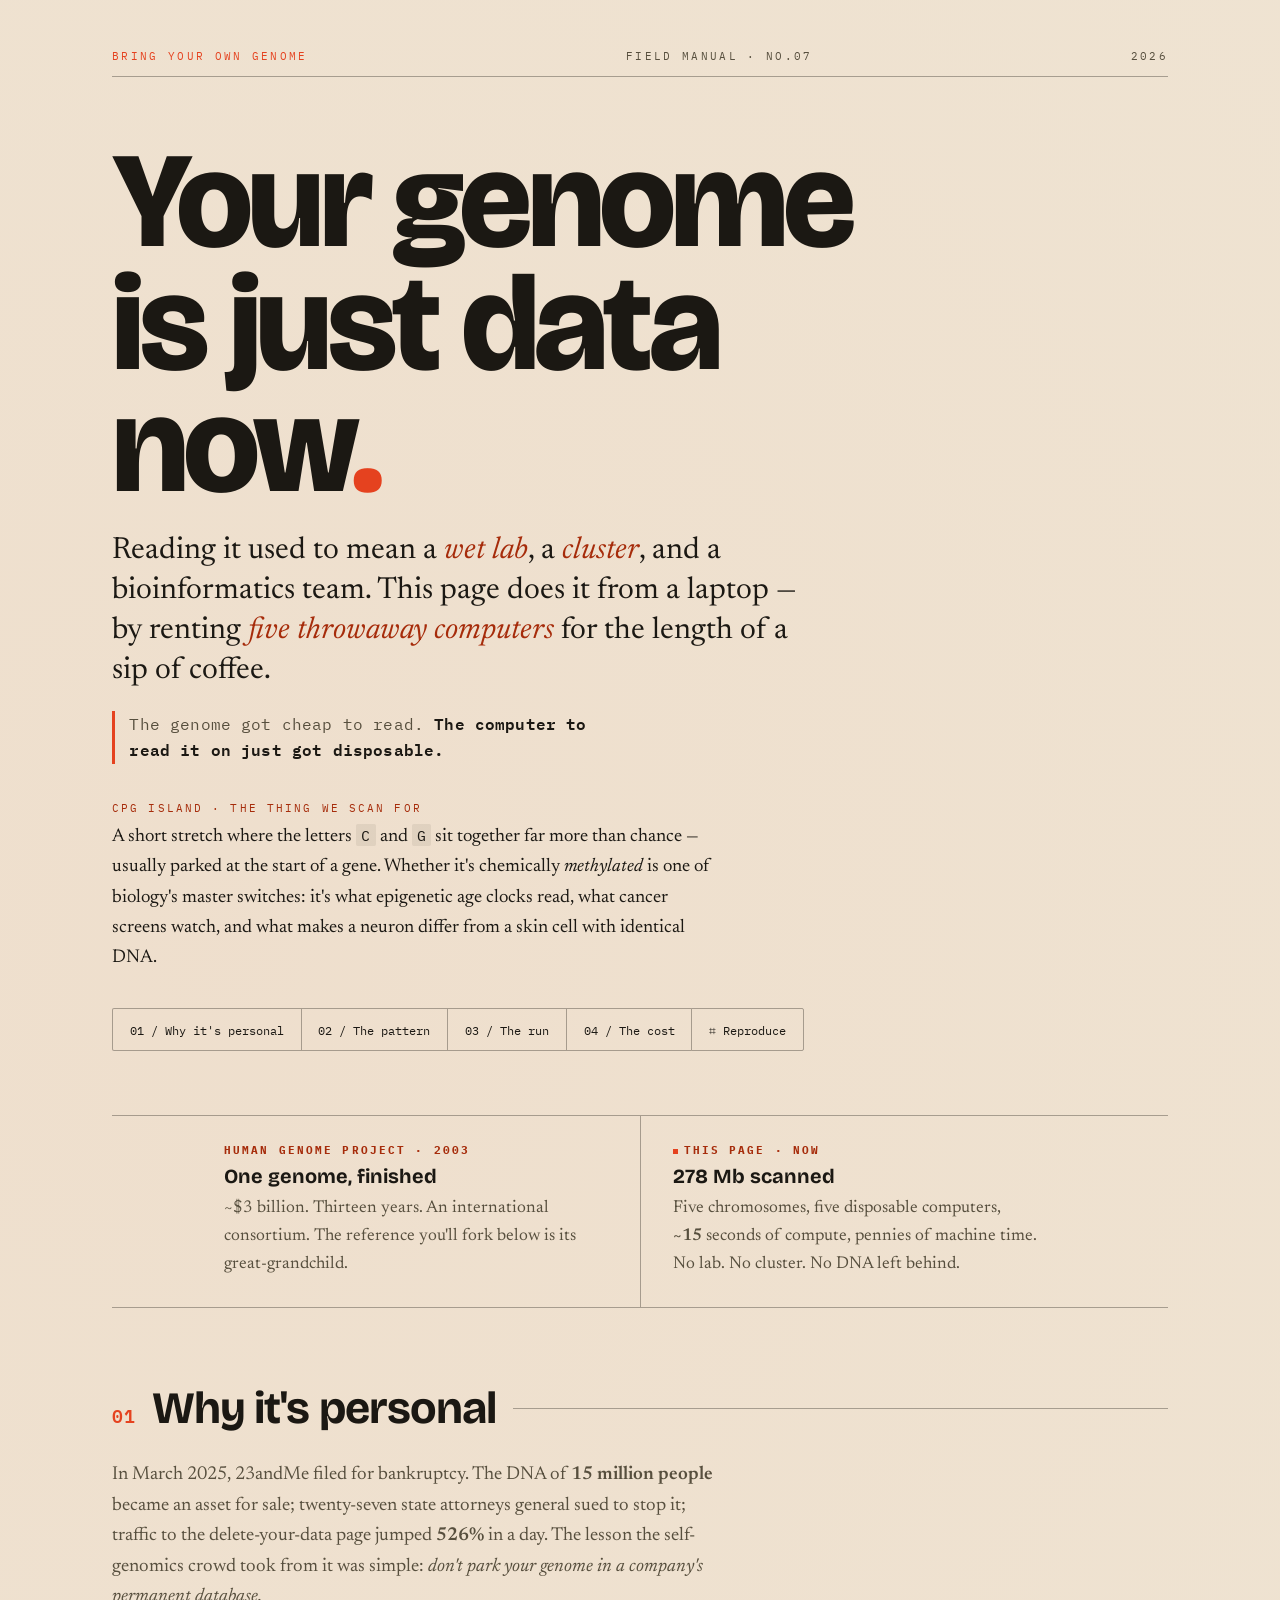
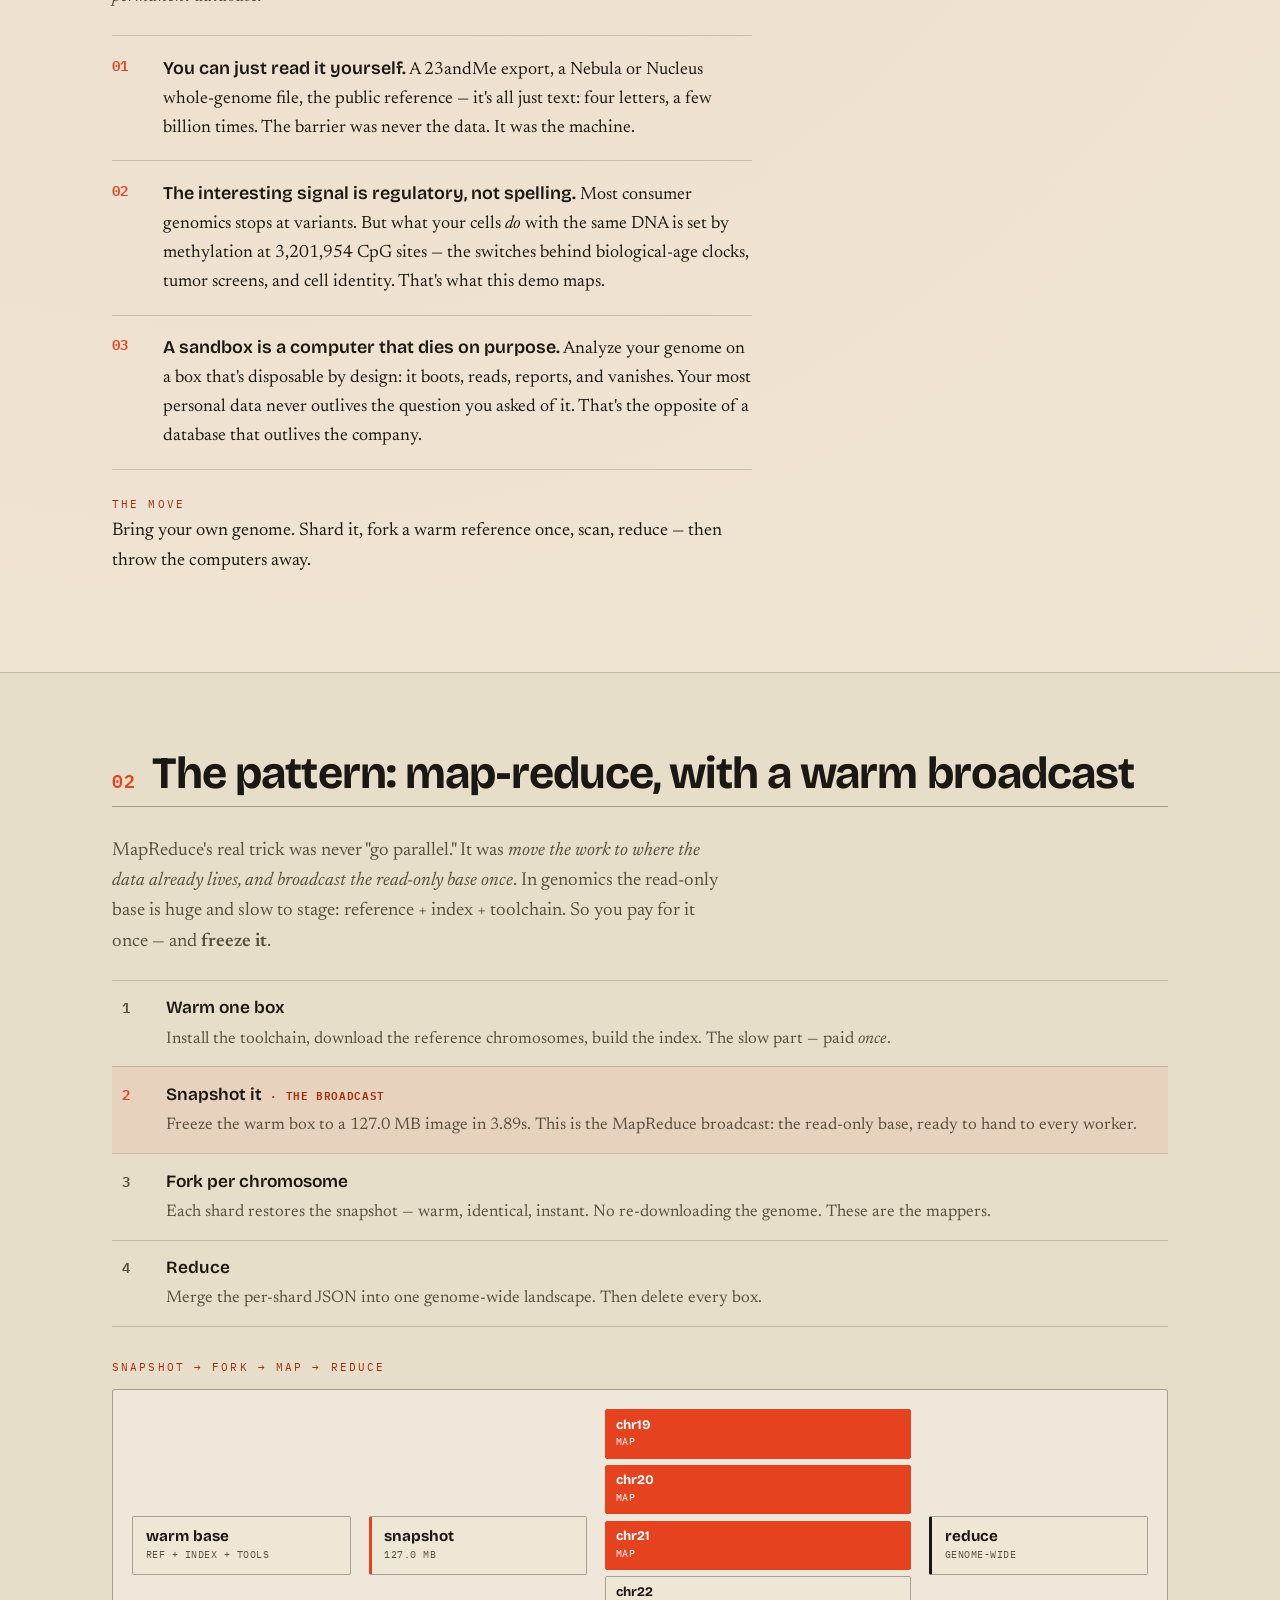
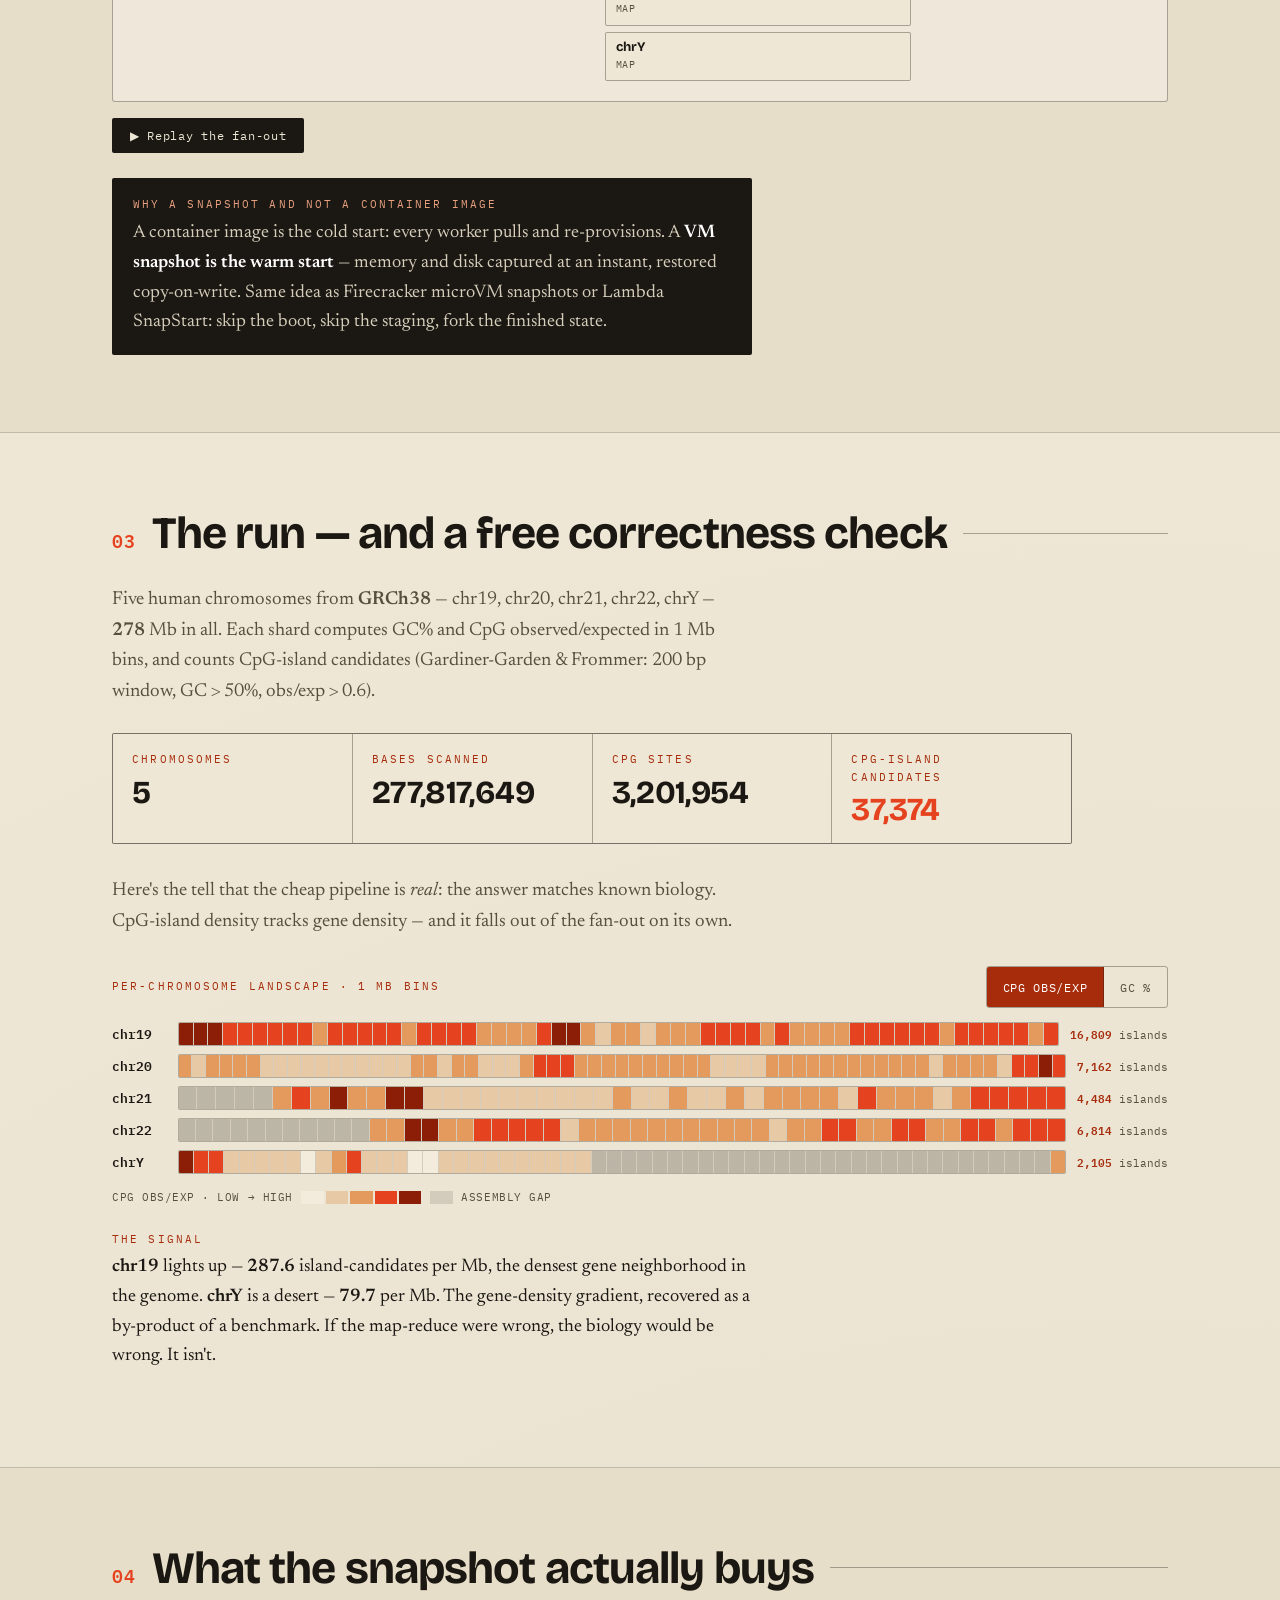
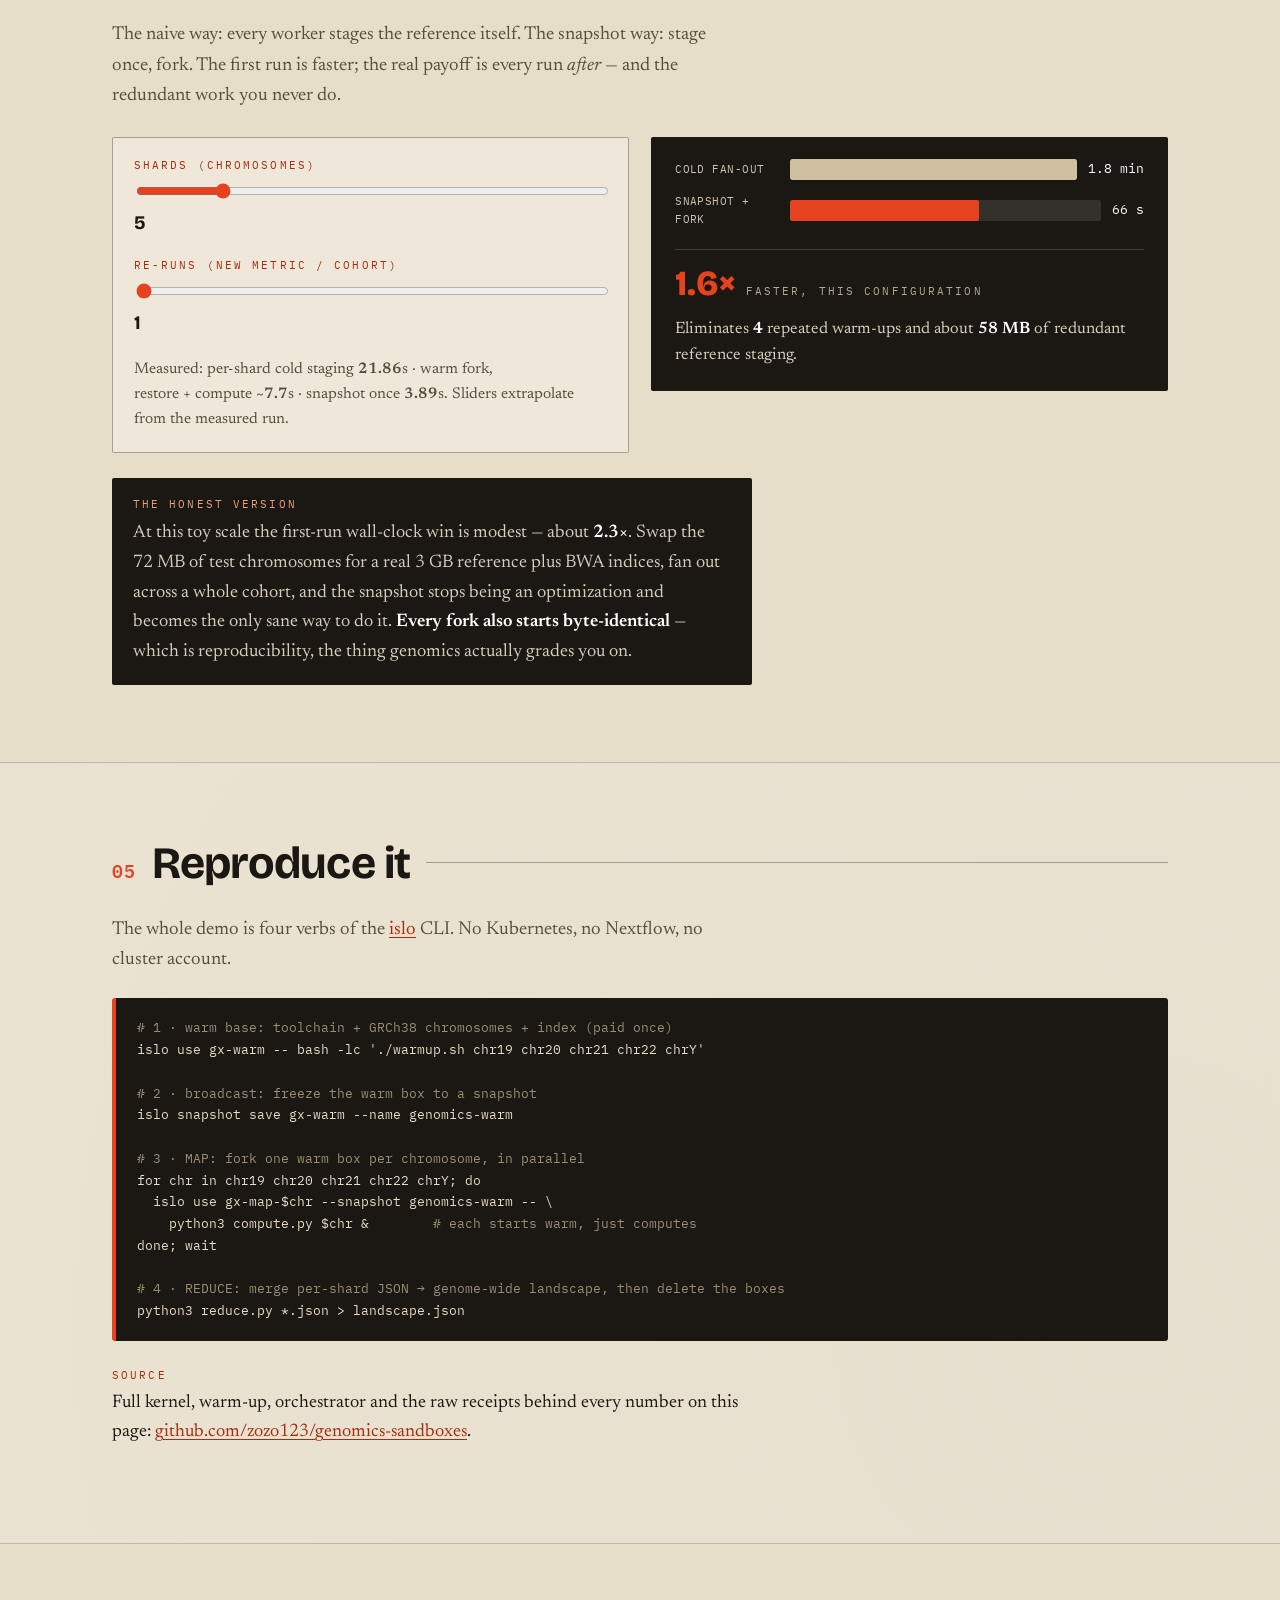
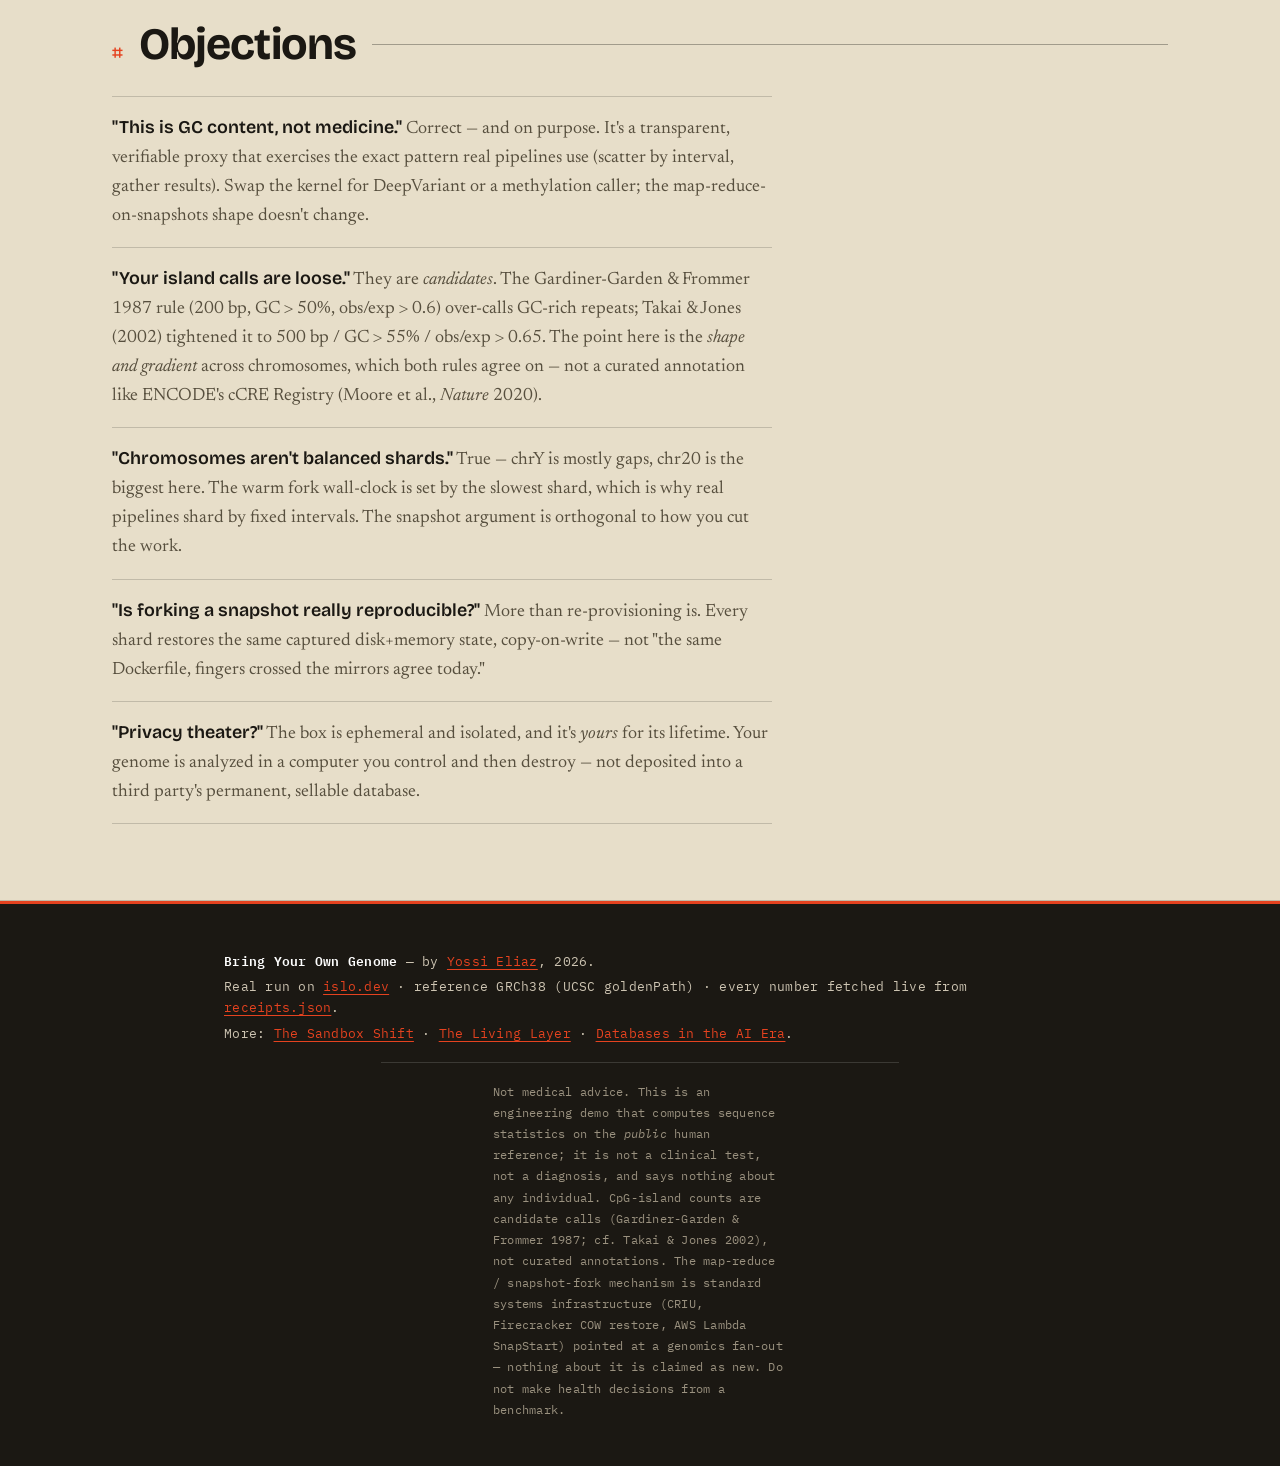
==== index.html @ f75ce4e0 "Bring Your Own Genome: map-reduce the human genome on disposable islo sandboxes Real, reproducible d" ====
<!doctype html>
<html lang="en">
<head>
  <meta charset="utf-8">
  <meta name="viewport" content="width=device-width, initial-scale=1">
  <title>Bring Your Own Genome — map-reducing the human genome on disposable sandboxes</title>
  <meta name="description" content="A decade ago, reading the methylation landscape of your chromosomes meant a wet lab and a cluster. Here it runs from a laptop in ~15 seconds: shard the genome by chromosome, fork one warm reference snapshot, scan for CpG islands, reduce — on computers that vanish. A real, reproducible demo on islo.dev.">
  <meta name="color-scheme" content="light">
  <meta name="theme-color" content="#1a1712">

  <link rel="canonical" href="https://zozo123.github.io/genomics-sandboxes/">
  <meta name="author" content="Yossi Eliaz">

  <meta property="og:type" content="article">
  <meta property="og:url" content="https://zozo123.github.io/genomics-sandboxes/">
  <meta property="og:title" content="Bring Your Own Genome">
  <meta property="og:description" content="The human genome is just data now. Shard it by chromosome, fork one warm reference snapshot, scan for the methylation switches your cells actually use — on disposable computers, from a laptop, in ~15 seconds.">
  <meta property="og:image" content="https://zozo123.github.io/genomics-sandboxes/og.png">
  <meta property="og:image:width" content="1200">
  <meta property="og:image:height" content="630">
  <meta property="og:image:alt" content="Bring Your Own Genome — map-reduce the human genome on disposable sandboxes.">
  <meta name="twitter:card" content="summary_large_image">
  <meta name="twitter:title" content="Bring Your Own Genome">
  <meta name="twitter:description" content="Map-reduce the human genome on disposable sandboxes. Real demo, real numbers, real biology.">
  <meta name="twitter:image" content="https://zozo123.github.io/genomics-sandboxes/og.png">

  <link rel="icon" href="data:image/svg+xml,%3Csvg xmlns='http://www.w3.org/2000/svg' viewBox='0 0 64 64'%3E%3Crect width='64' height='64' fill='%231a1712'/%3E%3Cg stroke='%23e5421f' stroke-width='4' fill='none'%3E%3Cpath d='M22 10c20 9 -20 35 0 44'/%3E%3Cpath d='M42 10c-20 9 20 35 0 44'/%3E%3C/g%3E%3Cg stroke='%23e5421f' stroke-width='3'%3E%3Cline x1='24' y1='20' x2='40' y2='20'/%3E%3Cline x1='24' y1='32' x2='40' y2='32'/%3E%3Cline x1='24' y1='44' x2='40' y2='44'/%3E%3C/g%3E%3C/svg%3E">

  <link rel="preconnect" href="https://fonts.googleapis.com">
  <link rel="preconnect" href="https://fonts.gstatic.com" crossorigin>
  <link href="https://fonts.googleapis.com/css2?family=Bricolage+Grotesque:opsz,wght@12..96,600;12..96,700;12..96,800&family=IBM+Plex+Mono:wght@400;600&family=Newsreader:ital,opsz,wght@0,6..72,400;0,6..72,600;1,6..72,400&display=swap" rel="stylesheet">

  <script>document.documentElement.classList.add('js')</script>
  <link rel="stylesheet" href="styles.css">

  <script type="application/ld+json">
  {
    "@context": "https://schema.org",
    "@type": "TechArticle",
    "headline": "Bring Your Own Genome",
    "description": "Map-reduce the human genome on disposable sandboxes: shard by chromosome, fork one warm reference snapshot, scan for CpG islands, reduce. A real, reproducible demo on islo.dev.",
    "url": "https://zozo123.github.io/genomics-sandboxes/",
    "image": "https://zozo123.github.io/genomics-sandboxes/og.png",
    "datePublished": "2026-06-14",
    "author": { "@type": "Person", "name": "Yossi Eliaz", "url": "https://www.linkedin.com/in/yossi-eliaz" }
  }
  </script>
</head>
<body>
<a class="skip" href="#why">Skip to content</a>

<!-- ============ MASTHEAD ============ -->
<header class="mast">
  <div class="rule-top"><span>BRING YOUR OWN GENOME</span><span>FIELD&nbsp;MANUAL · No.07</span><span>2026</span></div>
  <h1 class="load" style="--d:.05s">Your genome<br>is just data<br>now<span class="dot">.</span></h1>
  <p class="thesis load" style="--d:.18s">
    Reading it used to mean a <em>wet lab</em>, a <em>cluster</em>, and a bioinformatics team.
    This page does it from a laptop — by renting <em>five throwaway computers</em> for the length of a sip of coffee.
  </p>
  <p class="claim load" style="--d:.3s">The genome got cheap to read. <strong>The computer to read it on just got disposable.</strong></p>
  <p class="def load" style="--d:.4s"><span class="mk">CpG island · the thing we scan for</span>A short stretch where the letters <code>C</code> and <code>G</code> sit together far more than chance — usually parked at the start of a gene. Whether it's chemically <i>methylated</i> is one of biology's master switches: it's what epigenetic age clocks read, what cancer screens watch, and what makes a neuron differ from a skin cell with identical DNA.</p>
  <nav class="jump load" style="--d:.5s" aria-label="Sections">
    <a href="#why">01 / Why it's personal</a><a href="#pattern">02 / The pattern</a><a href="#run">03 / The run</a><a href="#cost">04 / The cost</a><a href="#repro">⌗ Reproduce</a>
  </nav>
</header>

<main>

<!-- ============ THEN / NOW ============ -->
<section class="strip reveal" aria-label="Then and now">
  <div class="tn">
    <p class="tn-h"><span class="mk">Human Genome Project · 2003</span>One genome, finished</p>
    <p>~$3&nbsp;billion. Thirteen years. An international consortium. The reference you'll fork below is its great-grandchild.</p>
  </div>
  <div class="tn now">
    <p class="tn-h"><span class="mk hot">This page · now</span>278&nbsp;Mb scanned</p>
    <p>Five chromosomes, five disposable computers, <strong data-bind="map_wallclock_sec_round">~15</strong>&nbsp;seconds of compute, pennies of machine time. No lab. No cluster. No DNA left behind.</p>
  </div>
</section>

<!-- ============ 01 WHY IT'S PERSONAL ============ -->
<section id="why" class="sec">
  <header class="sec-h reveal"><span class="idx">01</span><h2>Why it's personal</h2><span class="sec-line"></span></header>
  <p class="lead reveal">In March 2025, 23andMe filed for bankruptcy. The DNA of <b>15&nbsp;million people</b> became an asset for sale; twenty-seven state attorneys general sued to stop it; traffic to the delete-your-data page jumped <b>526%</b> in a day. The lesson the self-genomics crowd took from it was simple: <em>don't park your genome in a company's permanent database.</em></p>
  <ol class="why">
    <li class="reveal"><b>You can just read it yourself.</b> A 23andMe export, a Nebula or Nucleus whole-genome file, the public reference — it's all just text: four letters, a few billion times. The barrier was never the data. It was the machine.</li>
    <li class="reveal"><b>The interesting signal is regulatory, not spelling.</b> Most consumer genomics stops at variants. But what your cells <i>do</i> with the same DNA is set by methylation at <span data-bind="genome.cpg_sites">3,201,954</span> CpG sites — the switches behind biological-age clocks, tumor screens, and cell identity. That's what this demo maps.</li>
    <li class="reveal"><b>A sandbox is a computer that dies on purpose.</b> Analyze your genome on a box that's disposable by design: it boots, reads, reports, and vanishes. Your most personal data never outlives the question you asked of it. That's the opposite of a database that outlives the company.</li>
  </ol>
  <p class="bear reveal"><span class="mk">the move</span>Bring your own genome. Shard it, fork a warm reference once, scan, reduce — then throw the computers away.</p>
</section>

<!-- ============ 02 THE PATTERN ============ -->
<section id="pattern" class="sec alt">
  <header class="sec-h reveal"><span class="idx">02</span><h2>The pattern: map-reduce, with a warm broadcast</h2><span class="sec-line"></span></header>
  <p class="lead reveal">MapReduce's real trick was never "go parallel." It was <em>move the work to where the data already lives, and broadcast the read-only base once</em>. In genomics the read-only base is huge and slow to stage: reference + index + toolchain. So you pay for it once — and <b>freeze it</b>.</p>

  <ol class="ladder reveal" id="pattern-steps">
    <li><span class="rung">Warm one box</span><span class="d">Install the toolchain, download the reference chromosomes, build the index. The slow part — paid <i>once</i>.</span></li>
    <li class="sweet"><span class="rung">Snapshot it</span><span class="d">Freeze the warm box to a <span data-bind="snapshot.size">127&nbsp;MB</span> image in <span data-bind="snapshot.save_sec">~4</span>s. This is the MapReduce broadcast: the read-only base, ready to hand to every worker.</span></li>
    <li><span class="rung">Fork per chromosome</span><span class="d">Each shard restores the snapshot — warm, identical, instant. No re-downloading the genome. These are the mappers.</span></li>
    <li><span class="rung">Reduce</span><span class="d">Merge the per-shard JSON into one genome-wide landscape. Then delete every box.</span></li>
  </ol>

  <!-- fork fan-out animation -->
  <figure class="forkfig reveal" aria-label="Animation: one warm snapshot forks into five map shards, then reduces">
    <figcaption class="mk">snapshot → fork → map → reduce</figcaption>
    <div id="forkstage" class="forkstage" data-state="idle">
      <div class="fork-warm"><span class="box-tag">warm base</span><span class="box-sub">ref + index + tools</span></div>
      <div class="fork-snap"><span class="box-tag">snapshot</span><span class="box-sub" data-bind="snapshot.size">127 MB</span></div>
      <div class="fork-shards" id="fork-shards"></div>
      <div class="fork-reduce"><span class="box-tag">reduce</span><span class="box-sub">genome-wide</span></div>
    </div>
    <button class="btn" id="fork-run" type="button">▶ Replay the fan-out</button>
  </figure>
  <p class="kicker reveal"><span class="mk">why a snapshot and not a container image</span>A container image is the cold start: every worker pulls and re-provisions. A <strong>VM snapshot is the warm start</strong> — memory and disk captured at an instant, restored copy-on-write. Same idea as Firecracker microVM snapshots or Lambda SnapStart: skip the boot, skip the staging, fork the finished state.</p>
</section>

<!-- ============ 03 THE RUN ============ -->
<section id="run" class="sec">
  <header class="sec-h reveal"><span class="idx">03</span><h2>The run — and a free correctness check</h2><span class="sec-line"></span></header>
  <p class="lead reveal">Five human chromosomes from <b>GRCh38</b> — chr19, chr20, chr21, chr22, chrY — <b data-bind="genome.total_bp_mb">278</b>&nbsp;Mb in all. Each shard computes GC% and CpG observed/expected in 1&nbsp;Mb bins, and counts CpG-island candidates (Gardiner-Garden &amp; Frommer: 200&nbsp;bp window, GC&nbsp;&gt;&nbsp;50%, obs/exp&nbsp;&gt;&nbsp;0.6).</p>

  <div class="stats reveal" id="stats">
    <div class="stat"><span class="mk">chromosomes</span><b data-bind="shards">5</b></div>
    <div class="stat"><span class="mk">bases scanned</span><b data-bind="genome.total_bp_commas">277,817,649</b></div>
    <div class="stat"><span class="mk">CpG sites</span><b data-bind="genome.cpg_sites">3,201,954</b></div>
    <div class="stat hot"><span class="mk">CpG-island candidates</span><b data-bind="genome.cpg_islands">37,374</b></div>
  </div>

  <p class="lead reveal" style="margin-top:2rem">Here's the tell that the cheap pipeline is <em>real</em>: the answer matches known biology. CpG-island density tracks gene density — and it falls out of the fan-out on its own.</p>

  <!-- karyotype landscape -->
  <figure class="kary-wrap reveal" aria-label="Per-chromosome CpG / GC landscape">
    <div class="kary-head">
      <figcaption class="mk">per-chromosome landscape · 1&nbsp;Mb bins</figcaption>
      <div class="seg kary-seg" role="tablist" aria-label="Metric">
        <button role="tab" aria-selected="true" data-metric="cpg_oe" type="button">CpG obs/exp</button>
        <button role="tab" aria-selected="false" data-metric="gc" type="button">GC&nbsp;%</button>
      </div>
    </div>
    <div id="kary" class="kary"></div>
    <div class="kary-legend" id="kary-legend"></div>
  </figure>

  <p class="bear reveal"><span class="mk">the signal</span><b>chr19</b> lights up — <b data-bind="biology.chr19_density">287.6</b> island-candidates per Mb, the densest gene neighborhood in the genome. <b>chrY</b> is a desert — <b data-bind="biology.chrY_density">79.7</b> per Mb. The gene-density gradient, recovered as a by-product of a benchmark. If the map-reduce were wrong, the biology would be wrong. It isn't.</p>
</section>

<!-- ============ 04 THE COST ============ -->
<section id="cost" class="sec alt">
  <header class="sec-h reveal"><span class="idx">04</span><h2>What the snapshot actually buys</h2><span class="sec-line"></span></header>
  <p class="lead reveal">The naive way: every worker stages the reference itself. The snapshot way: stage once, fork. The first run is faster; the real payoff is every run <em>after</em> — and the redundant work you never do.</p>

  <div class="calc reveal" id="calc">
    <div class="calc-controls">
      <label class="calc-row">
        <span class="mk">shards (chromosomes)</span>
        <input type="range" id="calc-shards" min="1" max="24" value="5" step="1">
        <output id="calc-shards-out">5</output>
      </label>
      <label class="calc-row">
        <span class="mk">re-runs (new metric / cohort)</span>
        <input type="range" id="calc-reruns" min="1" max="50" value="1" step="1">
        <output id="calc-reruns-out">1</output>
      </label>
      <p class="calc-note">Measured: per-shard cold staging <b data-bind="cold_shard_avg_sec">21.9</b>s · warm fork, restore&nbsp;+&nbsp;compute <b data-bind="map_per_shard">~7.6</b>s · snapshot once <b data-bind="snapshot.save_sec">3.9</b>s. Sliders extrapolate from the measured run.</p>
    </div>
    <div class="calc-out">
      <div class="bars" id="calc-bars">
        <div class="bar-row"><span class="bar-lab">cold fan-out</span><div class="bar"><span class="bar-fill cold" id="bar-cold"></span></div><span class="bar-val" id="val-cold">—</span></div>
        <div class="bar-row"><span class="bar-lab">snapshot + fork</span><div class="bar"><span class="bar-fill warm" id="bar-warm"></span></div><span class="bar-val" id="val-warm">—</span></div>
      </div>
      <div class="calc-head"><span class="big" id="calc-speedup">2.3×</span><span class="mk">faster, this configuration</span></div>
      <p class="calc-saved" id="calc-saved">Eliminates <b>288 MB</b> of redundant reference downloads and <b>4</b> repeated warm-ups.</p>
    </div>
  </div>

  <p class="kicker reveal"><span class="mk">the honest version</span>At this toy scale the first-run wall-clock win is modest — about <strong data-bind="economics.speedup_fanout">2.3×</strong>. Swap the 72&nbsp;MB of test chromosomes for a real 3&nbsp;GB reference plus BWA indices, fan out across a whole cohort, and the snapshot stops being an optimization and becomes the only sane way to do it. <strong>Every fork also starts byte-identical</strong> — which is reproducibility, the thing genomics actually grades you on.</p>
</section>

<!-- ============ REPRODUCE ============ -->
<section id="repro" class="sec">
  <header class="sec-h reveal"><span class="idx">05</span><h2>Reproduce it</h2><span class="sec-line"></span></header>
  <p class="lead reveal">The whole demo is four verbs of the <a href="https://islo.dev">islo</a> CLI. No Kubernetes, no Nextflow, no cluster account.</p>
  <pre class="code-block reveal"><code><span class="c"># 1 · warm base: toolchain + GRCh38 chromosomes + index (paid once)</span>
islo use gx-warm -- bash -lc './warmup.sh chr19 chr20 chr21 chr22 chrY'

<span class="c"># 2 · broadcast: freeze the warm box to a snapshot</span>
islo snapshot save gx-warm --name genomics-warm

<span class="c"># 3 · MAP: fork one warm box per chromosome, in parallel</span>
for chr in chr19 chr20 chr21 chr22 chrY; do
  islo use gx-map-$chr --snapshot genomics-warm -- \
    python3 compute.py $chr &amp;        <span class="c"># each starts warm, just computes</span>
done; wait

<span class="c"># 4 · REDUCE: merge per-shard JSON → genome-wide landscape, then delete the boxes</span>
python3 reduce.py *.json &gt; landscape.json</code></pre>
  <p class="bear reveal"><span class="mk">source</span>Full kernel, warm-up, orchestrator and the raw receipts behind every number on this page:
  <a href="https://github.com/zozo123/genomics-sandboxes">github.com/zozo123/genomics-sandboxes</a>.</p>
</section>

<!-- ============ OBJECTIONS ============ -->
<section class="sec alt">
  <header class="sec-h reveal"><span class="idx">⌗</span><h2>Objections</h2><span class="sec-line"></span></header>
  <div class="obs reveal">
    <p><b>"This is GC content, not medicine."</b> Correct — and on purpose. It's a transparent, verifiable proxy that exercises the exact pattern real pipelines use (scatter by interval, gather results). Swap the kernel for DeepVariant or a methylation caller; the map-reduce-on-snapshots shape doesn't change.</p>
    <p><b>"Your island calls are loose."</b> They are <i>candidates</i>. The Gardiner-Garden &amp; Frommer 1987 rule (200&nbsp;bp, GC&nbsp;&gt;&nbsp;50%, obs/exp&nbsp;&gt;&nbsp;0.6) over-calls GC-rich repeats; Takai &amp; Jones (2002) tightened it to 500&nbsp;bp / GC&nbsp;&gt;&nbsp;55% / obs/exp&nbsp;&gt;&nbsp;0.65. The point here is the <i>shape and gradient</i> across chromosomes, which both rules agree on — not a curated annotation like ENCODE's cCRE Registry (Moore et&nbsp;al., <i>Nature</i> 2020).</p>
    <p><b>"Chromosomes aren't balanced shards."</b> True — chrY is mostly gaps, chr20 is the biggest here. The warm fork wall-clock is set by the slowest shard, which is why real pipelines shard by fixed intervals. The snapshot argument is orthogonal to how you cut the work.</p>
    <p><b>"Is forking a snapshot really reproducible?"</b> More than re-provisioning is. Every shard restores the same captured disk+memory state, copy-on-write — not "the same Dockerfile, fingers crossed the mirrors agree today."</p>
    <p><b>"Privacy theater?"</b> The box is ephemeral and isolated, and it's <i>yours</i> for its lifetime. Your genome is analyzed in a computer you control and then destroy — not deposited into a third party's permanent, sellable database.</p>
  </div>
</section>

</main>

<!-- ============ FOOTER ============ -->
<footer class="foot">
  <p><b>Bring Your Own Genome</b> — by <a href="https://www.linkedin.com/in/yossi-eliaz">Yossi Eliaz</a>, 2026.</p>
  <p>Real run on <a href="https://islo.dev">islo.dev</a> · reference GRCh38 (UCSC goldenPath) · every number fetched live from <a href="./data/receipts.json">receipts.json</a>.</p>
  <p>More: <a href="https://zozo123.github.io/sandboxes-why-how-when/">The Sandbox Shift</a> · <a href="https://zozo123.github.io/the-living-layer/">The Living Layer</a> · <a href="https://zozo123.github.io/databases-in-the-ai-era/">Databases in the AI Era</a>.</p>
  <p class="disc">Not medical advice. This is an engineering demo that computes sequence statistics on the <em>public</em> human reference; it is not a clinical test, not a diagnosis, and says nothing about any individual. CpG-island counts are candidate calls (Gardiner-Garden &amp; Frommer 1987; cf. Takai &amp; Jones 2002), not curated annotations. The map-reduce / snapshot-fork mechanism is standard systems infrastructure (CRIU, Firecracker COW restore, AWS Lambda SnapStart) pointed at a genomics fan-out — nothing about it is claimed as new. Do not make health decisions from a benchmark.</p>
</footer>

<script src="script.js"></script>
</body>
</html>
---- styles.css ----
/* ===================================================================
   Bring Your Own Genome — editorial engineering datasheet.
   Bone paper · ink · vermillion · hairline rules · mono labels.
   Same design language as "The Sandbox Shift" / "The Living Layer".
   =================================================================== */

:root {
  --paper:   #efe7d6;
  --paper-2: #e7dec9;
  --ink:     #1b1813;
  --ink-2:   #574f3e;
  --hot:     #e5421f;
  --hot-2:   #a62c0b;
  --rule:    rgba(27,24,19,.18);
  --rule-2:  rgba(27,24,19,.34);

  /* sequence palette for the karyotype (low → high) */
  --seq-0: #f3ecdc;
  --seq-1: #e8c9a6;
  --seq-2: #e39a5c;
  --seq-3: #e5421f;
  --seq-4: #8c1d06;
  --gap:   rgba(27,24,19,.12);

  --display: "Bricolage Grotesque", system-ui, sans-serif;
  --body:    "Newsreader", Georgia, "Times New Roman", serif;
  --mono:    "IBM Plex Mono", ui-monospace, monospace;

  --cw: 66rem;
  --pad: clamp(1.25rem, calc((100% - var(--cw)) / 2), 50%);
}

* { box-sizing: border-box; }
html { scroll-behavior: smooth; }
body {
  margin: 0; background: var(--paper); color: var(--ink);
  font-family: var(--body); font-size: clamp(1.02rem, 1.4vw, 1.18rem);
  line-height: 1.62; overflow-x: hidden; font-optical-sizing: auto;
  -webkit-font-smoothing: antialiased;
  background-image:
    radial-gradient(circle at 18% 12%, rgba(229,66,31,.05), transparent 38%),
    radial-gradient(circle at 88% 78%, rgba(27,24,19,.04), transparent 42%);
}
a { color: var(--hot-2); text-underline-offset: 3px; text-decoration-thickness: 1px; }
a:hover { color: var(--ink); }
code { font-family: var(--mono); font-size: .82em; background: rgba(27,24,19,.07);
       padding: .08em .35em; border-radius: 2px; }
em { font-style: italic; } strong, b { font-weight: 600; }

.skip { position:absolute; left:-999px; }
.skip:focus { left:1rem; top:1rem; background:var(--ink); color:var(--paper); padding:.5rem 1rem; z-index:9; }

.mk { display:inline-block; font-family:var(--mono); font-size:.66rem; letter-spacing:.2em;
  text-transform:uppercase; color:var(--hot-2); margin-right:.6rem; }
.mk.hot { color: var(--hot-2); }
:focus-visible { outline: 2px solid var(--hot); outline-offset: 2px; border-radius: 1px; }
.d-out :focus-visible, .foot :focus-visible { outline-color: #ff7a5c; }

/* ---------- layout primitives ---------- */
.mast, .sec, .foot, .strip { padding-inline: var(--pad); }
.sec  { padding-block: clamp(3rem, 6vw, 5rem); }
.sec.alt { background: var(--paper-2); border-block: 1px solid var(--rule); }
.lead { max-width: 62ch; color: var(--ink-2); font-size: 1.05em; }

/* ============ MASTHEAD ============ */
.mast { padding-top: clamp(1.5rem, 4vw, 3rem); padding-bottom: clamp(2.5rem, 5vw, 4rem); }
.rule-top { display:flex; justify-content:space-between; gap:1rem; flex-wrap:wrap;
  font-family:var(--mono); font-size:.66rem; letter-spacing:.22em; text-transform:uppercase;
  color:var(--ink-2); border-bottom:1px solid var(--rule-2); padding-bottom:.7rem;
  margin-bottom:clamp(2rem,6vw,4rem); }
.rule-top span:first-child { color: var(--hot); }
h1 { font-family:var(--display); font-weight:800; font-size:clamp(2.6rem, 11vw, 8.5rem);
  line-height:.9; letter-spacing:-.035em; margin:0 0 1.4rem; }
h1 .dot { color: var(--hot); }
.thesis { font-size:clamp(1.25rem,3vw,1.9rem); line-height:1.32; max-width:24ch; margin:0 0 1.2rem; font-weight:400; }
@media (min-width: 700px){ .thesis { max-width: 42ch; } }
.thesis em { color: var(--hot-2); font-style: italic; }
.claim { font-family:var(--mono); font-size:clamp(.85rem,1.6vw,1rem); letter-spacing:.01em;
  border-left:3px solid var(--hot); padding-left:.9rem; max-width:48ch; margin:0 0 2.2rem; color:var(--ink-2); }
.claim strong { color: var(--ink); }
.def { max-width:60ch; margin:0 0 2.2rem; font-size:1.04em; color:var(--ink); }
.def .mk { display:block; margin-bottom:.35rem; }
.jump { display:flex; flex-wrap:wrap; gap:0; font-family:var(--mono); font-size:.78rem; }
.jump a { text-decoration:none; color:var(--ink); padding:.65rem 1.05rem;
  border:1px solid var(--rule-2); border-right-width:0; transition:background .15s,color .15s; }
.jump a:first-child { border-radius:2px 0 0 2px; }
.jump a:last-child { border-right-width:1px; border-radius:0 2px 2px 0; }
.jump a:hover { background: var(--ink); color: var(--paper); }

/* ============ THEN / NOW ============ */
.strip { display:grid; gap:0; max-width:var(--cw); margin-inline:auto; border-block:1px solid var(--rule-2); }
@media (min-width: 760px){ .strip { grid-template-columns: 1fr 1fr; } }
.tn { padding: 1.6rem 0; }
.tn.now { border-top: 1px solid var(--rule); }
@media (min-width: 760px){
  .tn { padding: 1.8rem 2rem 1.8rem 0; }
  .tn.now { padding: 1.8rem 0 1.8rem 2rem; border-top:0; border-left:1px solid var(--rule-2); }
}
.tn-h { font-family:var(--display); font-weight:700; font-size:1.25rem; margin:0 0 .5rem; line-height:1.1; }
.tn-h .mk { display:block; margin:0 0 .5rem; }
.tn.now .tn-h .mk::before { content:""; display:inline-block; width:.5em; height:.5em; background:var(--hot); margin-right:.5em; }
.tn p:last-child { margin:0; color:var(--ink-2); font-size:.96em; }

/* ============ SECTION HEADER ============ */
.sec-h { display:flex; align-items:baseline; flex-wrap:wrap; gap:.6rem 1rem; margin:0 0 1.8rem; }
.sec-h .idx { font-family:var(--mono); font-weight:600; font-size:1.1rem; color:var(--hot); letter-spacing:.05em; }
.sec-h h2 { font-family:var(--display); font-weight:700; letter-spacing:-.02em;
  font-size:clamp(1.6rem,4.6vw,2.8rem); margin:0; line-height:1.04; }
.sec-h .sec-line { flex:1; min-width:2rem; height:1px; background:var(--rule-2); align-self:center; }

/* ============ WHY list ============ */
.why { list-style:none; counter-reset:w; margin:1.4rem 0 0; padding:0; max-width:64ch; }
.why li { counter-increment:w; position:relative; padding:1.1rem 0 1.1rem 3.2rem; border-top:1px solid var(--rule); }
.why li:last-child { border-bottom:1px solid var(--rule); }
.why li::before { content:"0" counter(w); position:absolute; left:0; top:1.1rem;
  font-family:var(--mono); font-size:.85rem; color:var(--hot); font-weight:600; }
.why b { font-family:var(--display); font-weight:600; }
.bear { margin-top:1.6rem; max-width:64ch; font-size:1.02em; }
.bear .mk { display:block; margin-bottom:.3rem; }

/* ============ LADDER (the pattern) ============ */
.ladder { list-style:none; counter-reset:r; margin:1.4rem 0 2rem; padding:0; }
.ladder li { counter-increment:r; display:grid; grid-template-columns:1.8rem 1fr; gap:.2rem 1rem;
  padding:.85rem 1rem .85rem .6rem; border-top:1px solid var(--rule); align-items:baseline; }
.ladder li:last-child { border-bottom:1px solid var(--rule); }
.ladder li::before { content:counter(r); grid-row:1 / span 2; font-family:var(--mono); font-weight:600; color:var(--ink-2); font-size:.9rem; }
.ladder .rung { font-family:var(--display); font-weight:600; font-size:1.08rem; }
.ladder .d { grid-column:2; color:var(--ink-2); font-size:.94em; }
.ladder li.sweet { background: rgba(229,66,31,.07); }
.ladder li.sweet::before { color: var(--hot); }
.ladder li.sweet .rung::after { content:"· the broadcast"; color:var(--hot-2); font-family:var(--mono);
  font-size:.66rem; letter-spacing:.06em; margin-left:.5rem; text-transform:uppercase; }

.kicker { max-width:64ch; margin:1.6rem 0 0; padding:1.1rem 1.3rem; background:var(--ink);
  color:#d6cdbb; border-radius:2px; font-size:1.02em; }
.kicker .mk { display:block; color:#e8a07f; margin-bottom:.4rem; }
.kicker strong { color:#fff; font-weight:600; }

/* ============ FORK FAN-OUT FIGURE ============ */
.forkfig { margin:2rem 0 0; }
.forkfig figcaption { display:block; margin-bottom:.8rem; }
.forkstage {
  --boxbg: var(--paper); position:relative; display:grid; gap:.7rem 1.1rem;
  grid-template-columns: 1fr; align-items:center;
  border:1px solid var(--rule-2); border-radius:3px; padding:1.2rem; background:rgba(255,255,255,.32);
}
@media (min-width:720px){
  .forkstage { grid-template-columns: 1fr 1fr 1.4fr 1fr; }
}
.forkstage > div { min-width:0; }
.fork-warm, .fork-snap, .fork-reduce, .shard {
  border:1px solid var(--rule-2); border-radius:2px; padding:.7rem .8rem; background:var(--boxbg);
  display:flex; flex-direction:column; gap:.15rem; transition:transform .4s, opacity .4s, border-color .4s, background .4s;
}
.box-tag { font-family:var(--display); font-weight:700; font-size:.95rem; line-height:1.1; }
.box-sub { font-family:var(--mono); font-size:.62rem; letter-spacing:.05em; color:var(--ink-2); text-transform:uppercase; }
.fork-snap { border-left:3px solid var(--hot); }
.fork-shards { display:grid; gap:.4rem; }
.shard { padding:.45rem .6rem; }
.shard .box-tag { font-size:.82rem; }
.shard.lit { background: var(--hot); border-color: var(--hot); }
.shard.lit .box-tag, .shard.lit .box-sub { color:#fff; }
.fork-reduce { border-left:3px solid var(--ink); }
/* animated states */
.forkstage[data-state="idle"] .fork-snap,
.forkstage[data-state="idle"] .fork-shards,
.forkstage[data-state="idle"] .fork-reduce { opacity:.32; }
.forkstage[data-state="snap"] .fork-snap { opacity:1; transform:scale(1.03); }
.forkstage[data-state="map"] .fork-snap,
.forkstage[data-state="map"] .fork-shards { opacity:1; }
.forkstage[data-state="reduce"] > div { opacity:1; }
.btn { margin-top:1rem; font-family:var(--mono); font-size:.78rem; letter-spacing:.06em;
  background:var(--ink); color:var(--paper); border:0; border-radius:2px; padding:.6rem 1.1rem; cursor:pointer; }
.btn:hover { background: var(--hot-2); }

/* ============ STATS ============ */
.stats { display:grid; grid-template-columns:repeat(2,1fr); gap:1px; background:var(--rule-2);
  border:1px solid var(--rule-2); border-radius:2px; overflow:hidden; margin-top:1.6rem; max-width:60rem; }
@media (min-width:680px){ .stats { grid-template-columns:repeat(4,1fr); } }
.stat { background:var(--paper); padding:1.1rem 1.2rem; }
.sec.alt .stat { background:var(--paper-2); }
.stat .mk { display:block; margin-bottom:.5rem; }
.stat b { font-family:var(--display); font-weight:700; font-size:clamp(1.3rem,3.4vw,2rem); line-height:1;
  letter-spacing:-.02em; display:block; }
.stat.hot b { color:var(--hot); }

/* ============ KARYOTYPE ============ */
.kary-wrap { margin:1.8rem 0 0; }
.kary-head { display:flex; justify-content:space-between; align-items:center; flex-wrap:wrap; gap:.8rem; margin-bottom:.9rem; }
.seg { display:inline-flex; border:1px solid var(--rule-2); border-radius:3px; overflow:hidden; }
.seg button { font-family:var(--mono); font-size:.72rem; letter-spacing:.06em; text-transform:uppercase;
  background:transparent; color:var(--ink-2); border:0; border-right:1px solid var(--rule-2);
  padding:.55rem 1rem; min-height:40px; cursor:pointer; transition:background .15s,color .15s; }
.seg button:last-child { border-right:0; }
.seg button[aria-selected="true"] { background:var(--hot-2); color:#fff; }
.seg button:hover:not([aria-selected="true"]) { background:rgba(27,24,19,.06); color:var(--ink); }

.kary { display:grid; gap:.5rem; }
.kary-row { display:grid; grid-template-columns:3.4rem 1fr auto; align-items:center; gap:.7rem; }
.kary-name { font-family:var(--mono); font-weight:600; font-size:.8rem; color:var(--ink); }
.kary-track { display:flex; gap:1px; height:1.5rem; border-radius:2px; overflow:hidden;
  background:var(--gap); border:1px solid var(--rule); }
.kary-cell { flex:1 1 0; min-width:1px; }
.kary-isl { font-family:var(--mono); font-size:.68rem; color:var(--ink-2); white-space:nowrap; }
.kary-isl b { color:var(--hot-2); }
.kary-legend { display:flex; align-items:center; gap:.55rem; margin-top:.9rem;
  font-family:var(--mono); font-size:.66rem; letter-spacing:.05em; color:var(--ink-2); text-transform:uppercase; }
.legend-swatches { display:flex; gap:2px; }
.legend-swatches i { width:1.4rem; height:.8rem; display:block; }

/* ============ ECONOMICS CALCULATOR ============ */
.calc { display:grid; gap:1.4rem; margin-top:1.6rem; }
@media (min-width:860px){ .calc { grid-template-columns:1fr 1fr; align-items:start; } }
.calc-controls { border:1px solid var(--rule-2); border-radius:2px; padding:1.2rem 1.3rem; background:rgba(255,255,255,.32); }
.calc-row { display:grid; gap:.4rem; margin-bottom:1.2rem; }
.calc-row .mk { margin:0; }
.calc-row input[type=range] { width:100%; accent-color:var(--hot); }
.calc-row output { font-family:var(--display); font-weight:700; font-size:1.2rem; }
.calc-note { font-size:.86em; color:var(--ink-2); margin:.4rem 0 0; }
.calc-out { background:var(--ink); color:var(--paper); border-radius:2px; padding:1.4rem 1.5rem; }
.bars { display:grid; gap:.8rem; margin-bottom:1.3rem; }
.bar-row { display:grid; grid-template-columns:6.5rem 1fr auto; align-items:center; gap:.7rem; }
.bar-lab { font-family:var(--mono); font-size:.68rem; letter-spacing:.04em; text-transform:uppercase; color:#cdc4b2; }
.bar { height:1.3rem; background:rgba(255,255,255,.1); border-radius:2px; overflow:hidden; }
.bar-fill { display:block; height:100%; width:0; transition:width .5s cubic-bezier(.2,.7,.2,1); border-radius:2px; }
.bar-fill.cold { background:#cdbfa0; }
.bar-fill.warm { background:var(--hot); }
.bar-val { font-family:var(--mono); font-size:.8rem; color:#fff; white-space:nowrap; }
.calc-head { display:flex; align-items:baseline; gap:.6rem; border-top:1px solid rgba(255,255,255,.16); padding-top:1rem; }
.calc-head .big { font-family:var(--display); font-weight:800; font-size:2.2rem; color:var(--hot); line-height:1; }
.calc-head .mk { color:#b3a98f; }
.calc-saved { color:#d6cdbb; font-size:.92em; margin:.9rem 0 0; }
.calc-saved b { color:#fff; }

/* ============ CODE BLOCK ============ */
.code-block { background:var(--ink); color:#e7dcc6; border-radius:3px; border-left:4px solid var(--hot);
  padding:1.2rem 1.3rem; overflow-x:auto; font-family:var(--mono); font-size:.8rem; line-height:1.7; margin:1.4rem 0 0; }
.code-block code { background:none; padding:0; font-size:inherit; color:inherit; }
.code-block .c { color:#9a8f76; }

/* ============ OBJECTIONS / FOOTER ============ */
.obs { max-width:66ch; }
.obs p { padding:1rem 0; border-top:1px solid var(--rule); margin:0; color:var(--ink-2); }
.obs p:last-child { border-bottom:1px solid var(--rule); }
.obs b { color:var(--ink); font-family:var(--display); font-weight:600; }

.foot { background:var(--ink); color:#cdc4b2; padding:2.6rem 0; border-top:3px solid var(--hot); }
.foot > * { max-width:var(--cw); margin-inline:auto; padding-inline:var(--pad); }
.foot p { margin:.3rem auto; font-family:var(--mono); font-size:.8rem; letter-spacing:.02em; }
.foot b { color:#fff; } .foot a { color:var(--hot); }
.foot .disc { color:#9a917f; max-width:74ch; line-height:1.7; font-size:.78rem;
  border-top:1px solid rgba(255,255,255,.14); margin-top:1.1rem; padding-top:1.1rem; }
.foot .disc a { color:#e8dcc4; }

/* ============ MOTION ============ */
@keyframes fade { from {opacity:0; transform:translateY(8px);} to {opacity:1; transform:none;} }
@keyframes loadup { from {opacity:0; transform:translateY(18px);} to {opacity:1; transform:none;} }
.load { opacity:0; animation:loadup .7s cubic-bezier(.2,.7,.2,1) forwards; animation-delay:var(--d,0s); }
.js .reveal { opacity:0; transform:translateY(20px); transition:opacity .6s ease, transform .6s ease; }
.js .reveal.in { opacity:1; transform:none; }
@media (prefers-reduced-motion: reduce) {
  html { scroll-behavior:auto; }
  .load,.reveal { opacity:1 !important; transform:none !important; animation:none !important; transition:none !important; }
  .bar-fill { transition:none; }
  .forkstage > div { opacity:1 !important; transform:none !important; }
}
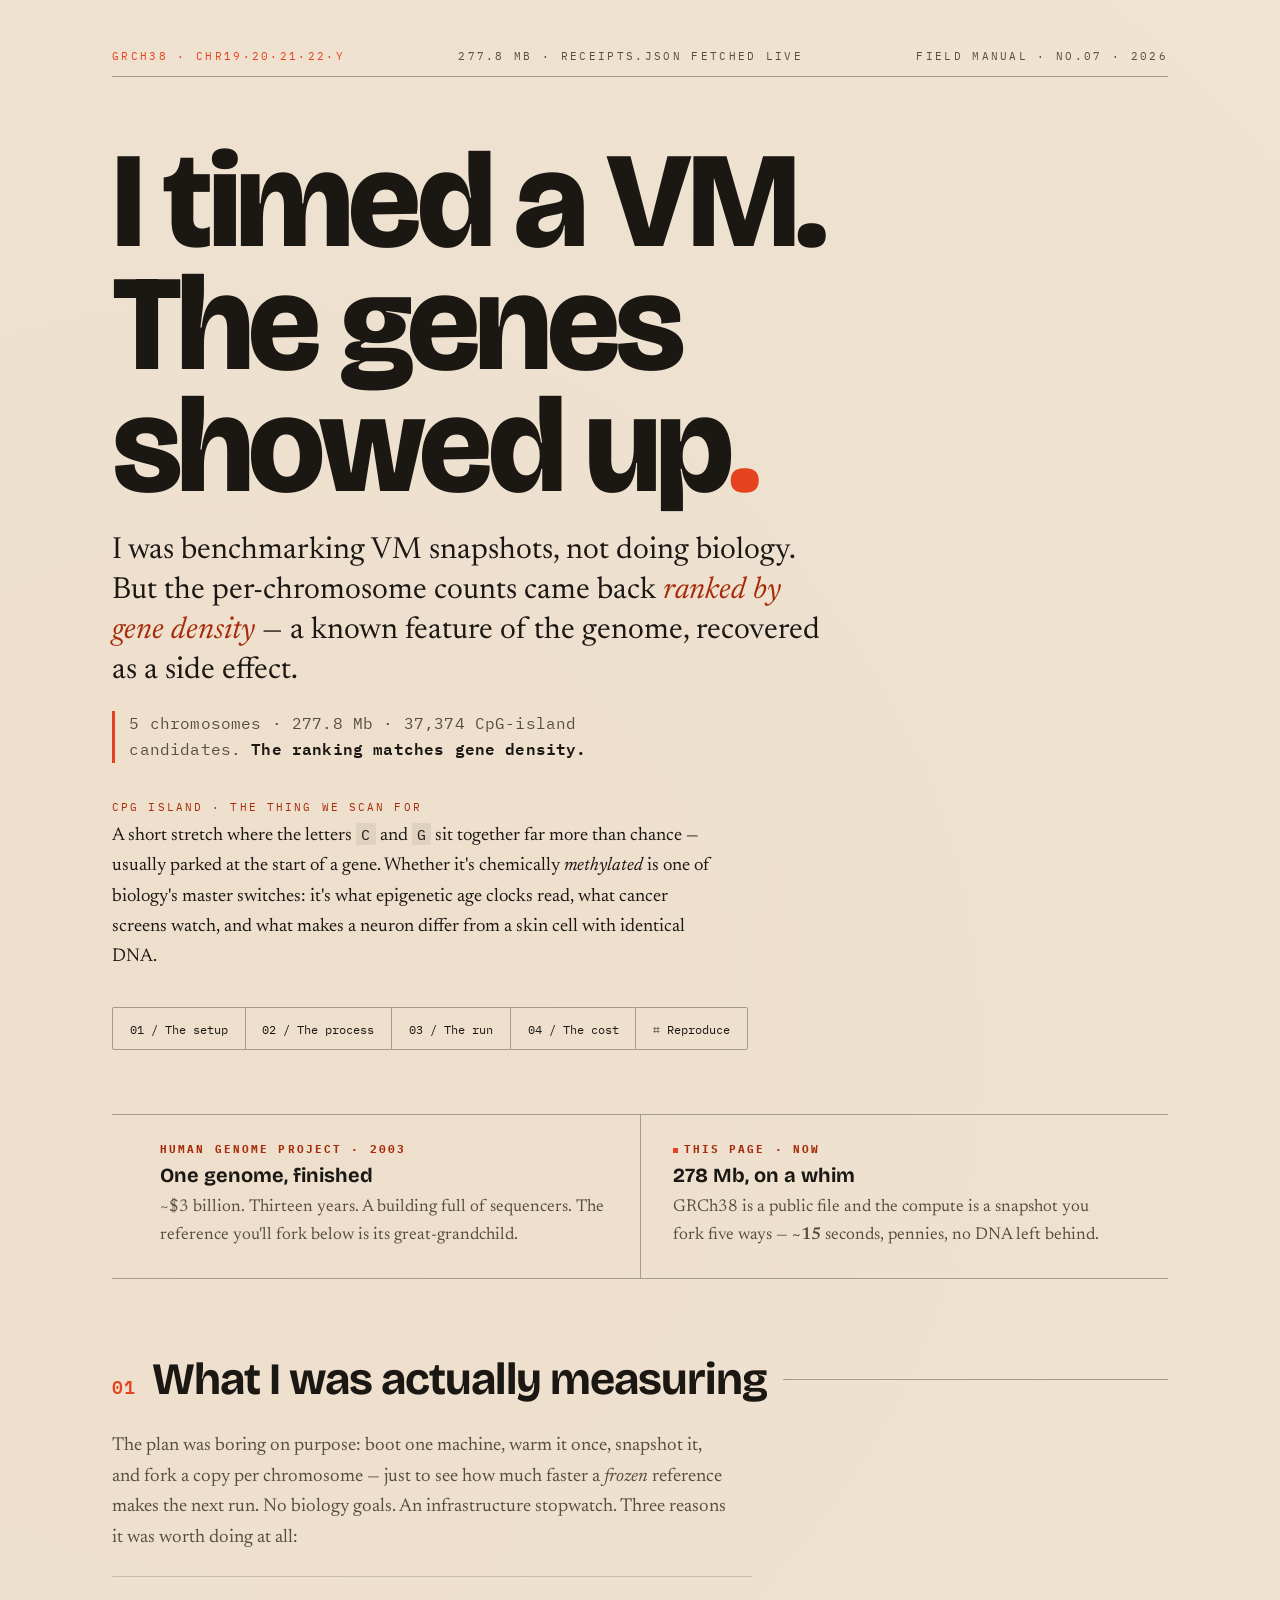
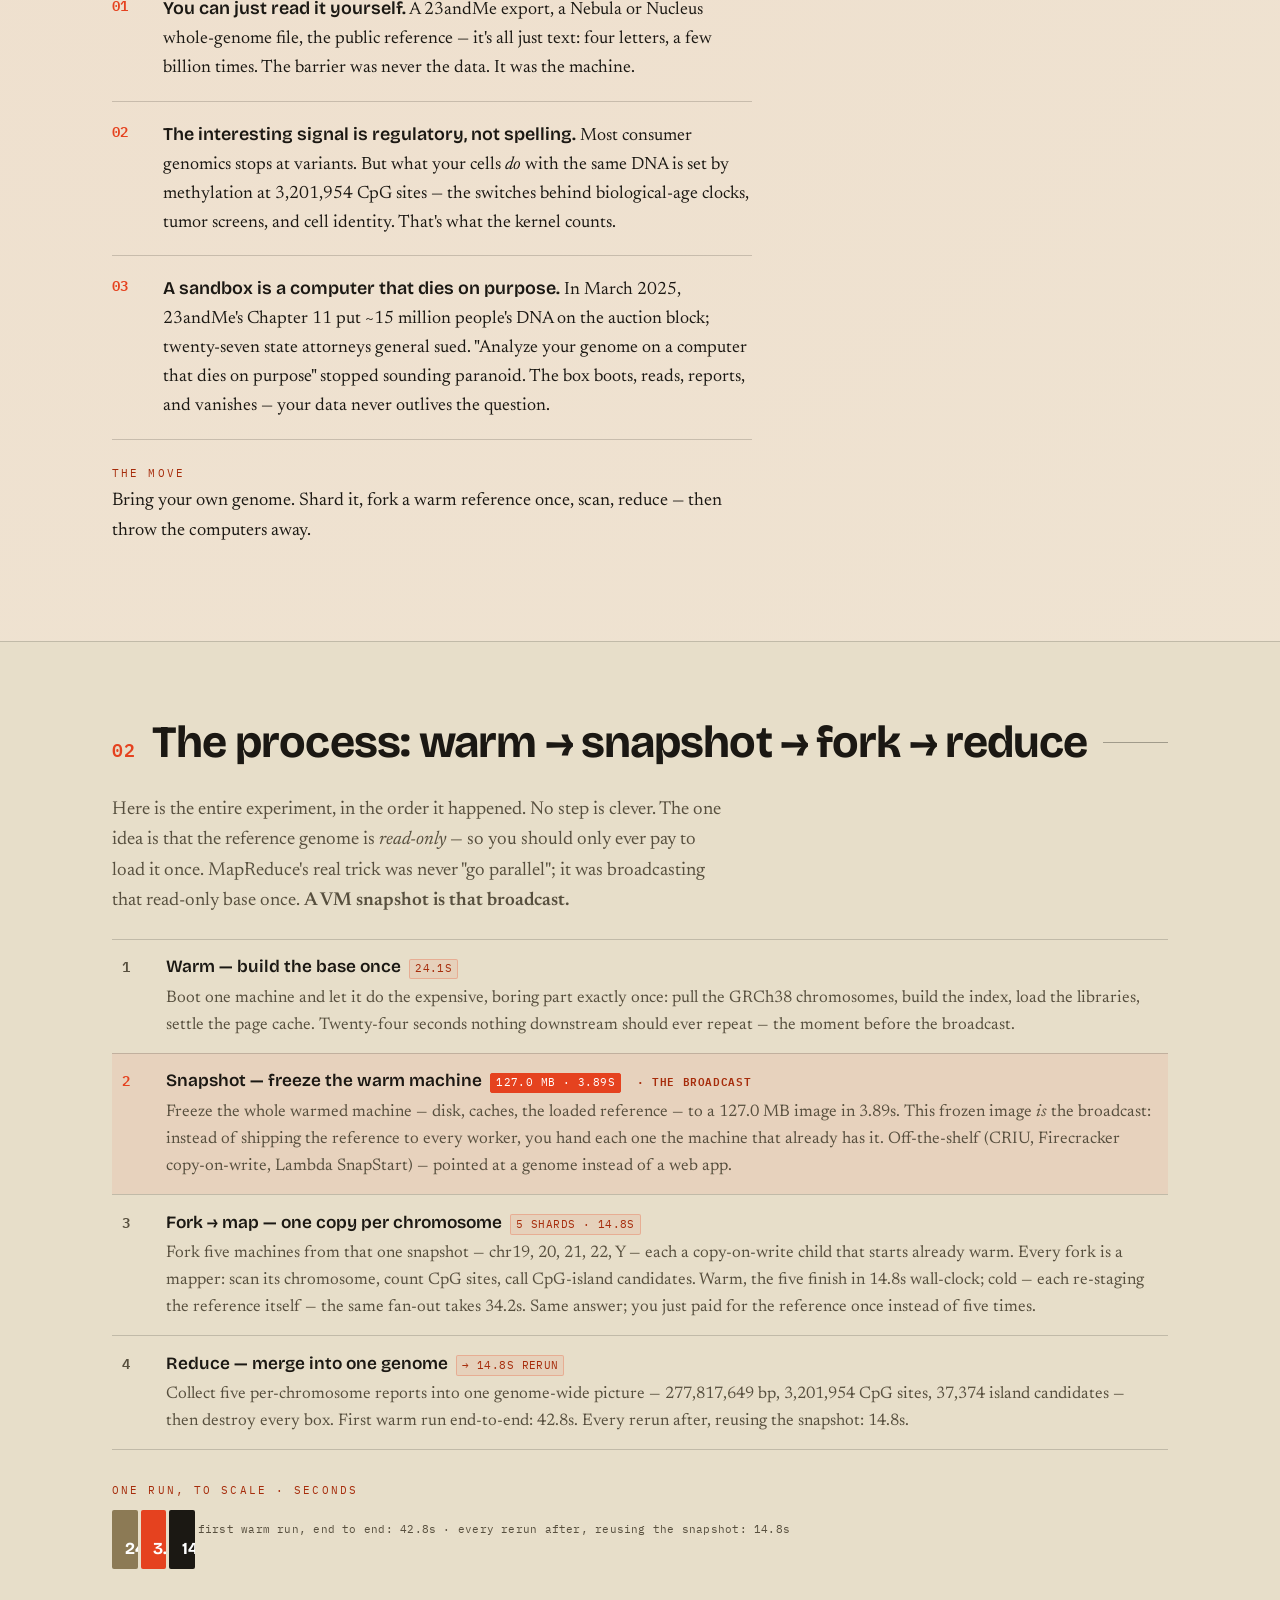
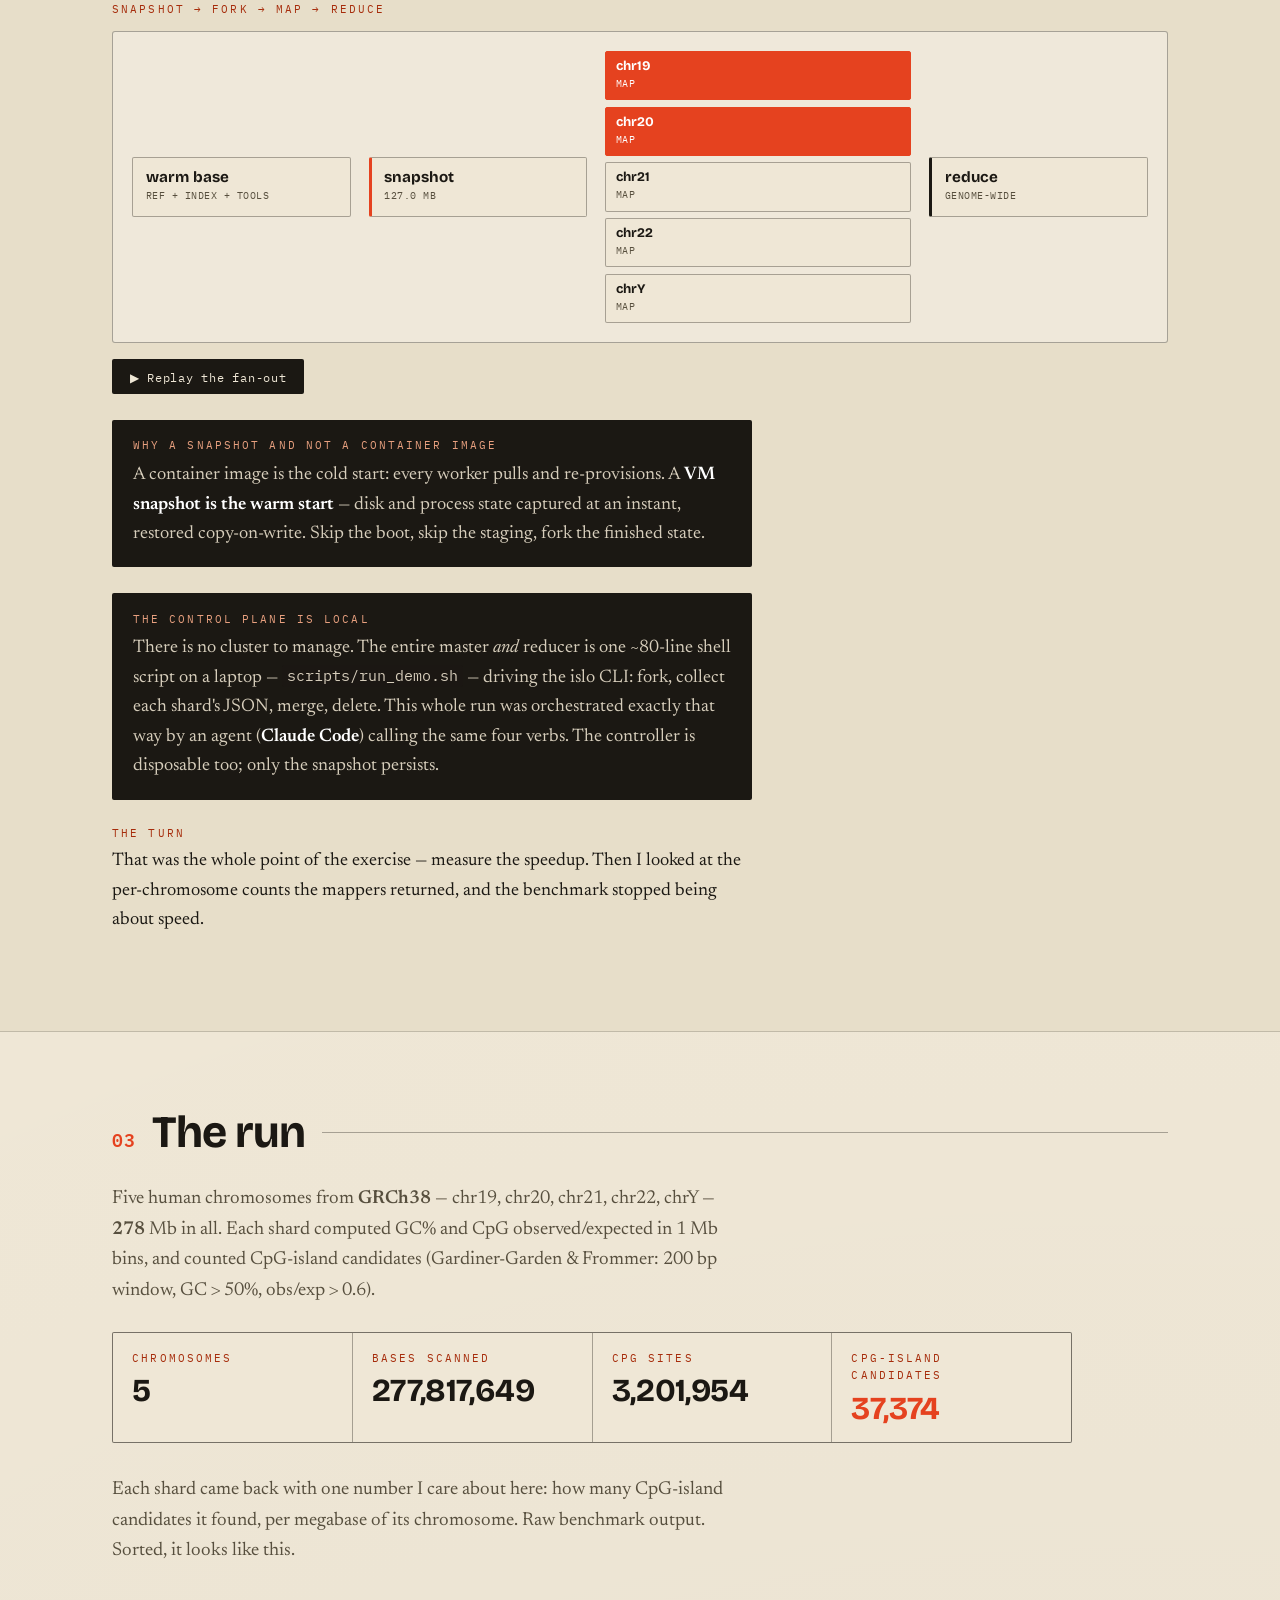
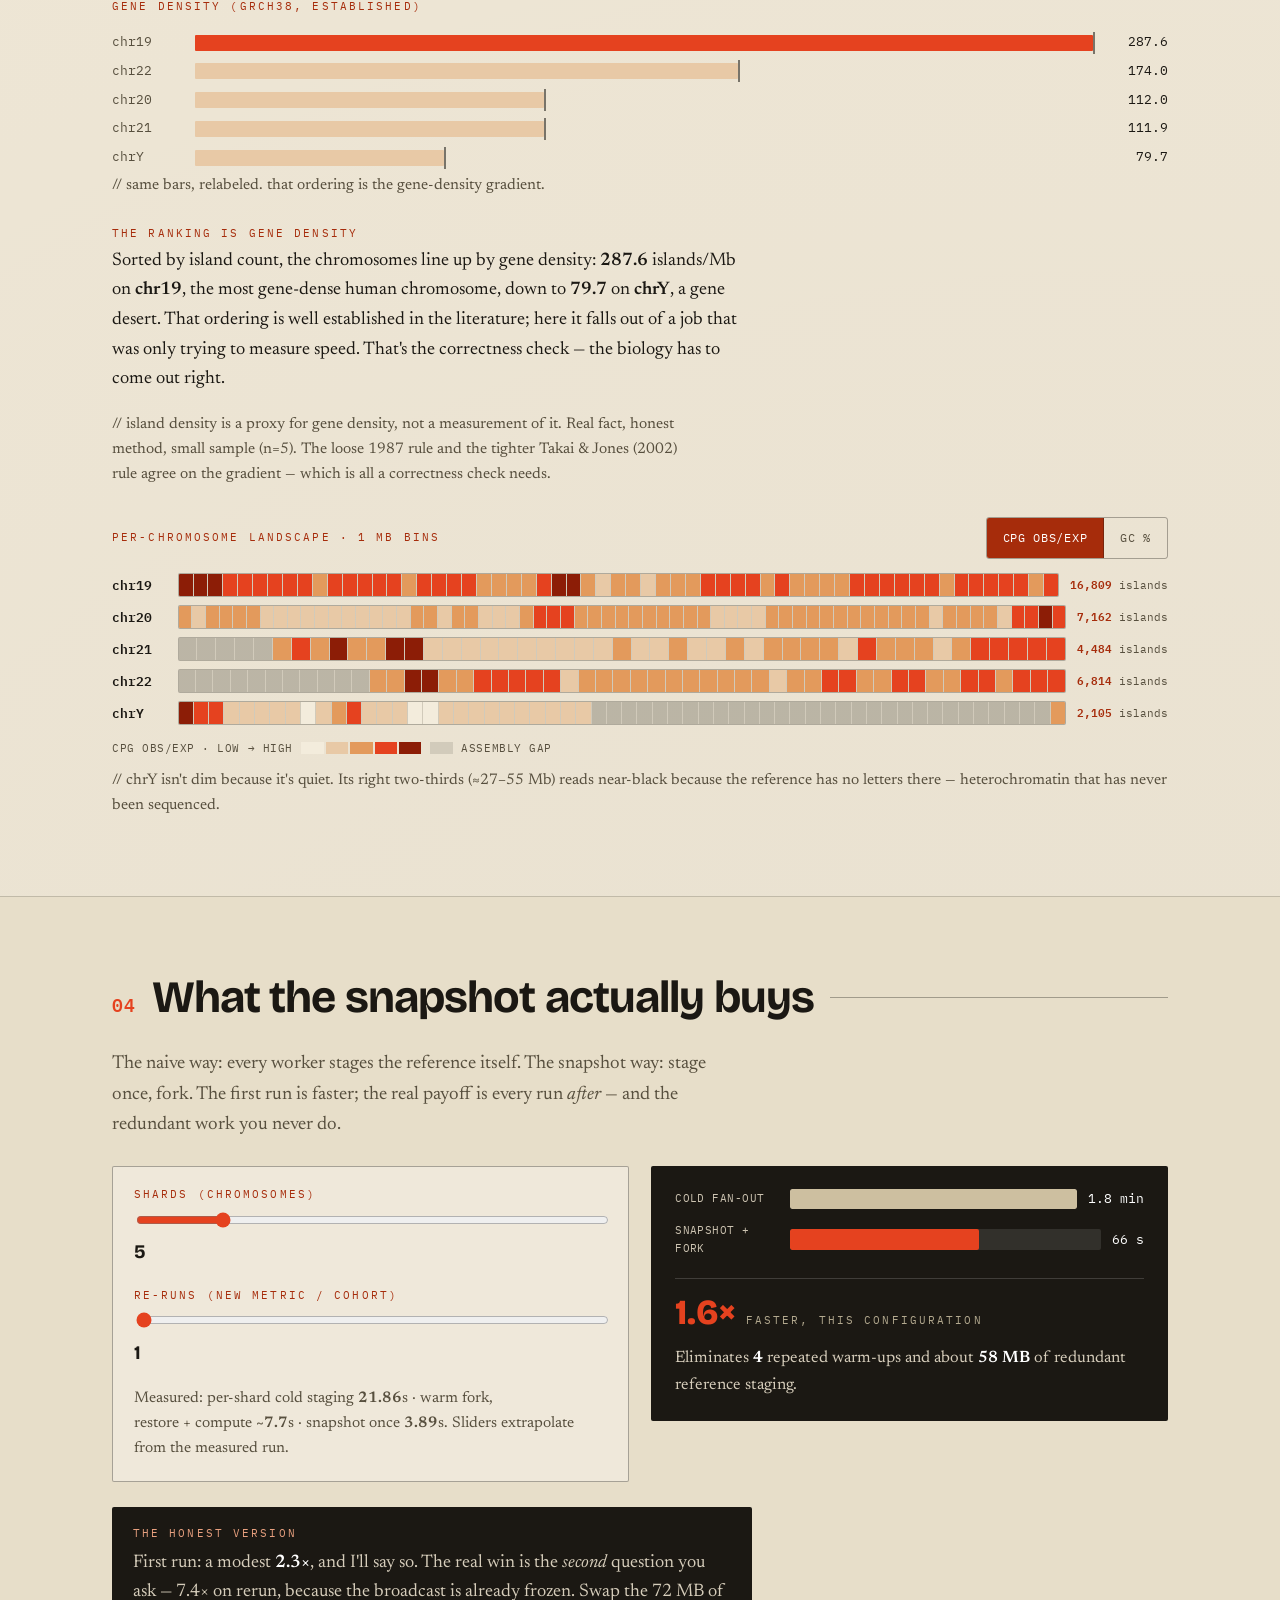
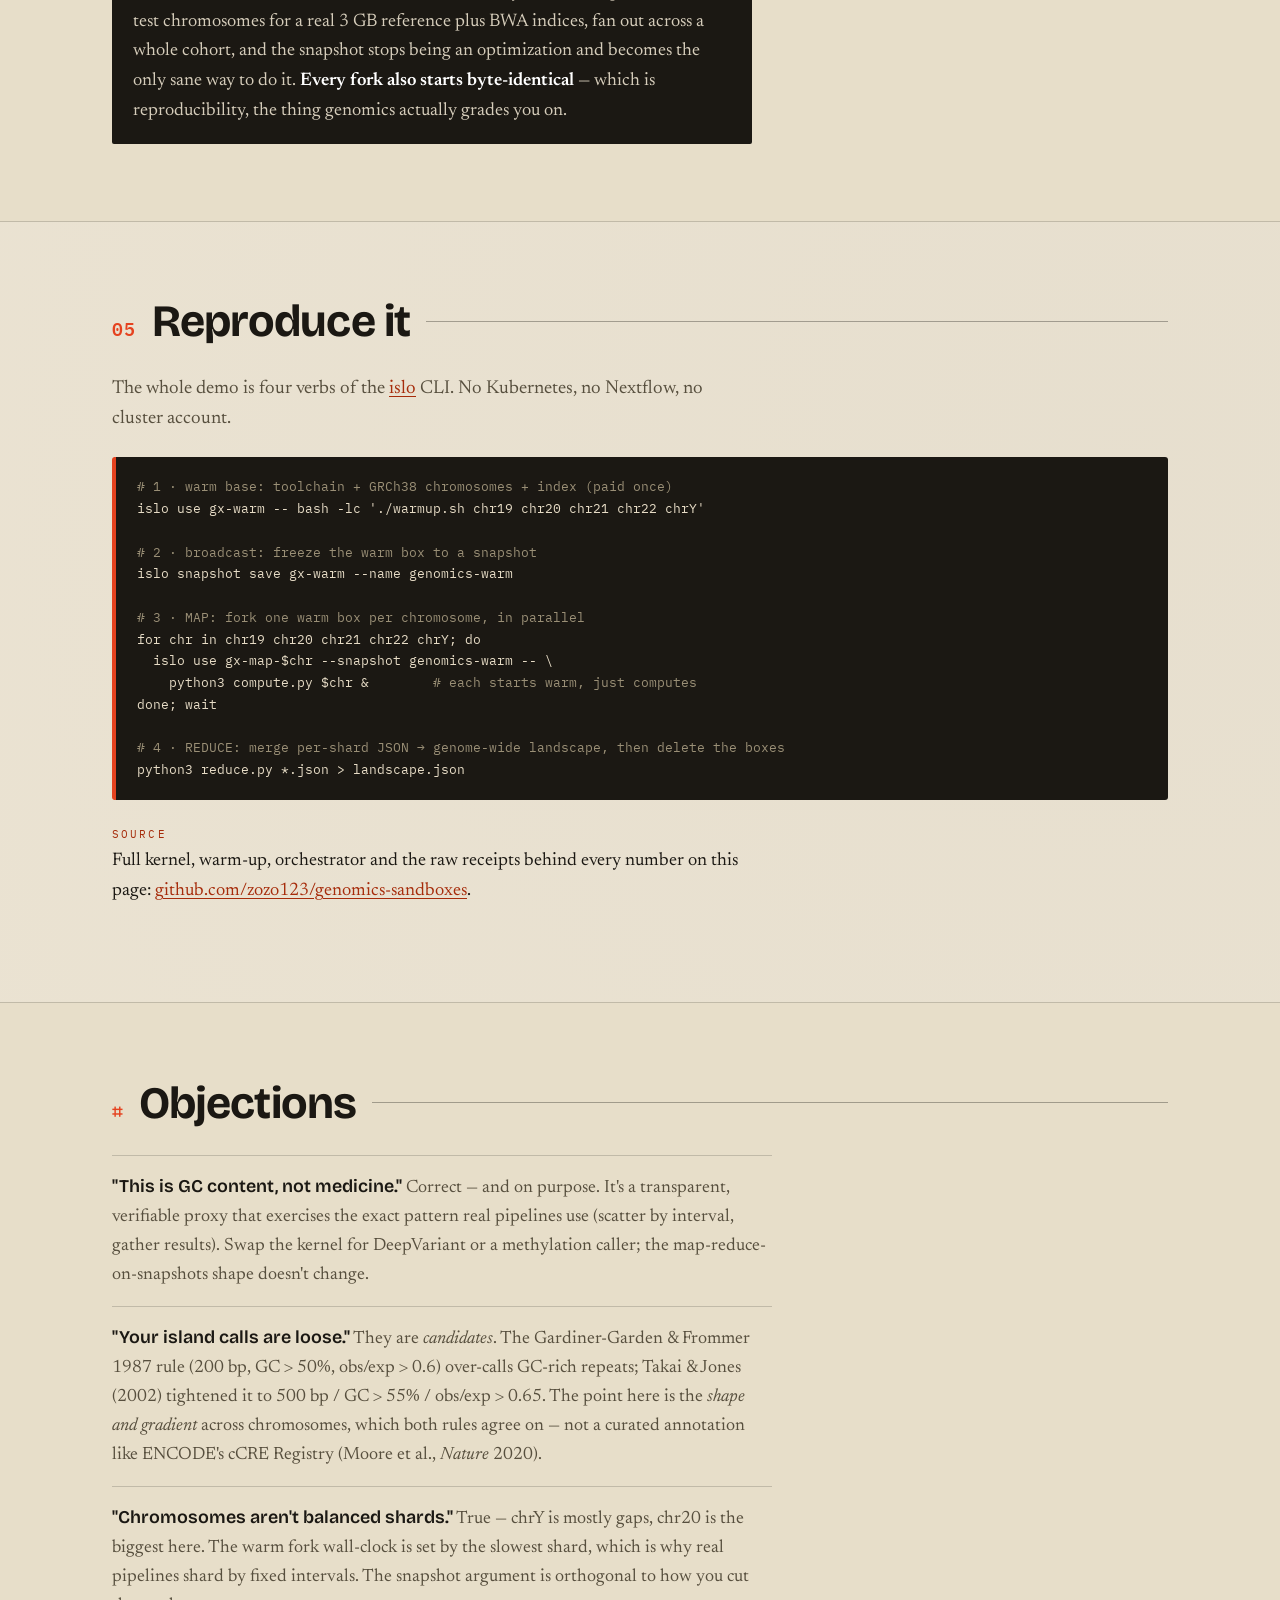
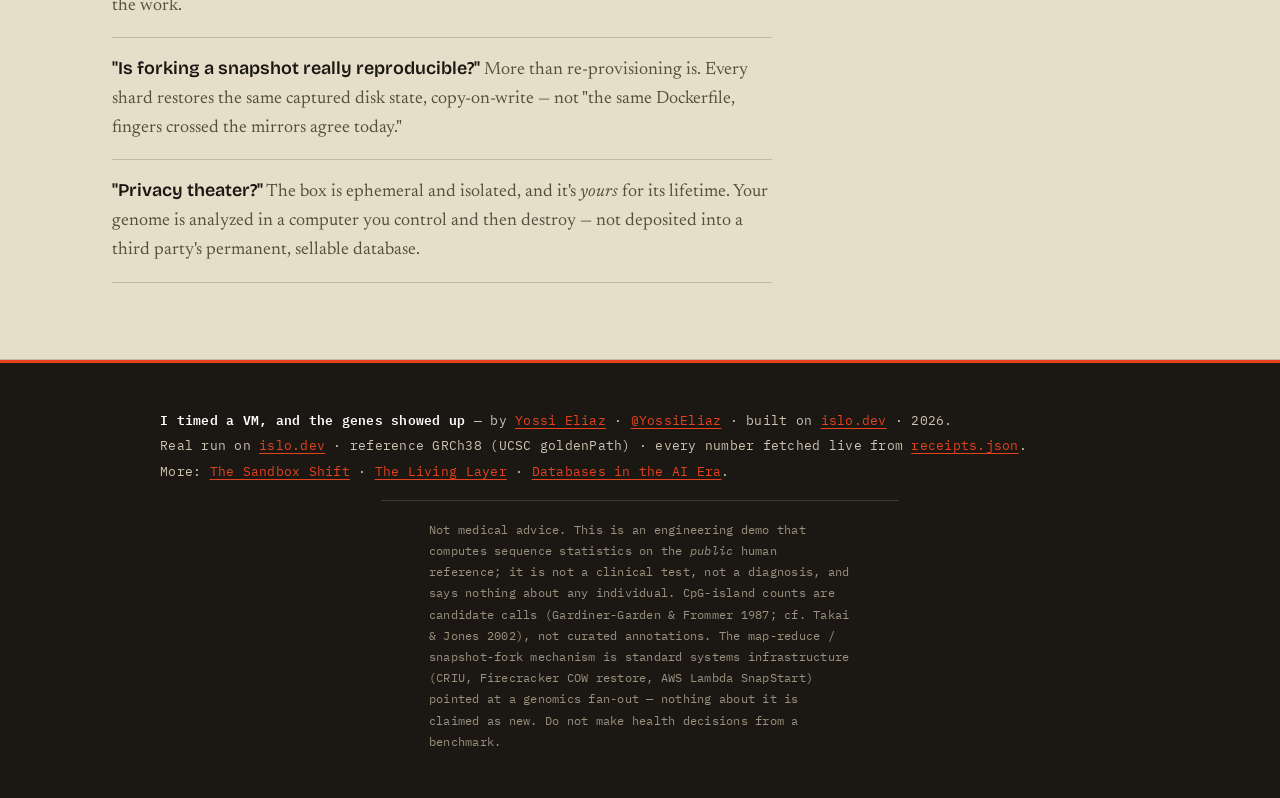
==== commit d7c276f0: "Elevate story (discovery framing), de-hype copy, add process timeline + two-reading climax + local-c" ====
--- a/index.html
+++ b/index.html
@@ -3,8 +3,8 @@
 <head>
   <meta charset="utf-8">
   <meta name="viewport" content="width=device-width, initial-scale=1">
-  <title>Bring Your Own Genome — map-reducing the human genome on disposable sandboxes</title>
-  <meta name="description" content="A decade ago, reading the methylation landscape of your chromosomes meant a wet lab and a cluster. Here it runs from a laptop in ~15 seconds: shard the genome by chromosome, fork one warm reference snapshot, scan for CpG islands, reduce — on computers that vanish. A real, reproducible demo on islo.dev.">
+  <title>I timed a VM, and the genes showed up — map-reduce on disposable sandboxes</title>
+  <meta name="description" content="I was benchmarking VM snapshots: warm one reference genome, snapshot it, fork it per chromosome on islo.dev, reduce. The per-chromosome counts came back ranked by gene density — a known feature of the genome, recovered as a side effect. Real, reproducible.">
   <meta name="color-scheme" content="light">
   <meta name="theme-color" content="#1a1712">
 
@@ -13,15 +13,17 @@
 
   <meta property="og:type" content="article">
   <meta property="og:url" content="https://zozo123.github.io/genomics-sandboxes/">
-  <meta property="og:title" content="Bring Your Own Genome">
-  <meta property="og:description" content="The human genome is just data now. Shard it by chromosome, fork one warm reference snapshot, scan for the methylation switches your cells actually use — on disposable computers, from a laptop, in ~15 seconds.">
+  <meta property="og:title" content="I timed a VM, and the genes showed up">
+  <meta property="og:description" content="Benchmarking VM snapshots on genomics: fork one warm reference per chromosome. The per-chromosome counts came back ranked by gene density.">
   <meta property="og:image" content="https://zozo123.github.io/genomics-sandboxes/og.png">
   <meta property="og:image:width" content="1200">
   <meta property="og:image:height" content="630">
-  <meta property="og:image:alt" content="Bring Your Own Genome — map-reduce the human genome on disposable sandboxes.">
+  <meta property="og:image:alt" content="The benchmark saw your genome — map-reduce the human genome on disposable sandboxes.">
   <meta name="twitter:card" content="summary_large_image">
-  <meta name="twitter:title" content="Bring Your Own Genome">
-  <meta name="twitter:description" content="Map-reduce the human genome on disposable sandboxes. Real demo, real numbers, real biology.">
+  <meta name="twitter:site" content="@YossiEliaz">
+  <meta name="twitter:creator" content="@YossiEliaz">
+  <meta name="twitter:title" content="I timed a VM, and the genes showed up">
+  <meta name="twitter:description" content="A VM-snapshot benchmark on genomics. The per-chromosome counts came back ranked by gene density. Real demo on islo.dev.">
   <meta name="twitter:image" content="https://zozo123.github.io/genomics-sandboxes/og.png">
 
   <link rel="icon" href="data:image/svg+xml,%3Csvg xmlns='http://www.w3.org/2000/svg' viewBox='0 0 64 64'%3E%3Crect width='64' height='64' fill='%231a1712'/%3E%3Cg stroke='%23e5421f' stroke-width='4' fill='none'%3E%3Cpath d='M22 10c20 9 -20 35 0 44'/%3E%3Cpath d='M42 10c-20 9 20 35 0 44'/%3E%3C/g%3E%3Cg stroke='%23e5421f' stroke-width='3'%3E%3Cline x1='24' y1='20' x2='40' y2='20'/%3E%3Cline x1='24' y1='32' x2='40' y2='32'/%3E%3Cline x1='24' y1='44' x2='40' y2='44'/%3E%3C/g%3E%3C/svg%3E">
@@ -37,8 +39,8 @@
   {
     "@context": "https://schema.org",
     "@type": "TechArticle",
-    "headline": "Bring Your Own Genome",
-    "description": "Map-reduce the human genome on disposable sandboxes: shard by chromosome, fork one warm reference snapshot, scan for CpG islands, reduce. A real, reproducible demo on islo.dev.",
+    "headline": "I timed a VM, and the genes showed up",
+    "description": "A VM-snapshot benchmark on islo.dev: fork a warm reference genome per chromosome, reduce. The per-chromosome CpG-island counts came back ranked by gene density. Real, reproducible.",
     "url": "https://zozo123.github.io/genomics-sandboxes/",
     "image": "https://zozo123.github.io/genomics-sandboxes/og.png",
     "datePublished": "2026-06-14",
@@ -47,20 +49,19 @@
   </script>
 </head>
 <body>
-<a class="skip" href="#why">Skip to content</a>
+<a class="skip" href="#setup">Skip to content</a>
 
 <!-- ============ MASTHEAD ============ -->
 <header class="mast">
-  <div class="rule-top"><span>BRING YOUR OWN GENOME</span><span>FIELD&nbsp;MANUAL · No.07</span><span>2026</span></div>
-  <h1 class="load" style="--d:.05s">Your genome<br>is just data<br>now<span class="dot">.</span></h1>
+  <div class="rule-top"><span>GRCh38 · chr19·20·21·22·Y</span><span>277.8&nbsp;Mb · receipts.json fetched live</span><span>FIELD&nbsp;MANUAL · No.07 · 2026</span></div>
+  <h1 class="load" style="--d:.05s">I timed a VM.<br>The genes<br>showed up<span class="dot">.</span></h1>
   <p class="thesis load" style="--d:.18s">
-    Reading it used to mean a <em>wet lab</em>, a <em>cluster</em>, and a bioinformatics team.
-    This page does it from a laptop — by renting <em>five throwaway computers</em> for the length of a sip of coffee.
+    I was benchmarking VM snapshots, not doing biology. But the per-chromosome counts came back <em>ranked by gene density</em> — a known feature of the genome, recovered as a side effect.
   </p>
-  <p class="claim load" style="--d:.3s">The genome got cheap to read. <strong>The computer to read it on just got disposable.</strong></p>
+  <p class="claim load" style="--d:.3s">5 chromosomes · 277.8&nbsp;Mb · 37,374 CpG-island candidates. <strong>The ranking matches gene density.</strong></p>
   <p class="def load" style="--d:.4s"><span class="mk">CpG island · the thing we scan for</span>A short stretch where the letters <code>C</code> and <code>G</code> sit together far more than chance — usually parked at the start of a gene. Whether it's chemically <i>methylated</i> is one of biology's master switches: it's what epigenetic age clocks read, what cancer screens watch, and what makes a neuron differ from a skin cell with identical DNA.</p>
   <nav class="jump load" style="--d:.5s" aria-label="Sections">
-    <a href="#why">01 / Why it's personal</a><a href="#pattern">02 / The pattern</a><a href="#run">03 / The run</a><a href="#cost">04 / The cost</a><a href="#repro">⌗ Reproduce</a>
+    <a href="#setup">01 / The setup</a><a href="#process">02 / The process</a><a href="#run">03 / The run</a><a href="#cost">04 / The cost</a><a href="#repro">⌗ Reproduce</a>
   </nav>
 </header>
 
@@ -70,37 +71,43 @@
 <section class="strip reveal" aria-label="Then and now">
   <div class="tn">
     <p class="tn-h"><span class="mk">Human Genome Project · 2003</span>One genome, finished</p>
-    <p>~$3&nbsp;billion. Thirteen years. An international consortium. The reference you'll fork below is its great-grandchild.</p>
+    <p>~$3&nbsp;billion. Thirteen years. A building full of sequencers. The reference you'll fork below is its great-grandchild.</p>
   </div>
   <div class="tn now">
-    <p class="tn-h"><span class="mk hot">This page · now</span>278&nbsp;Mb scanned</p>
-    <p>Five chromosomes, five disposable computers, <strong data-bind="map_wallclock_sec_round">~15</strong>&nbsp;seconds of compute, pennies of machine time. No lab. No cluster. No DNA left behind.</p>
-  </div>
-</section>
-
-<!-- ============ 01 WHY IT'S PERSONAL ============ -->
-<section id="why" class="sec">
-  <header class="sec-h reveal"><span class="idx">01</span><h2>Why it's personal</h2><span class="sec-line"></span></header>
-  <p class="lead reveal">In March 2025, 23andMe filed for bankruptcy. The DNA of <b>15&nbsp;million people</b> became an asset for sale; twenty-seven state attorneys general sued to stop it; traffic to the delete-your-data page jumped <b>526%</b> in a day. The lesson the self-genomics crowd took from it was simple: <em>don't park your genome in a company's permanent database.</em></p>
+    <p class="tn-h"><span class="mk hot">This page · now</span>278&nbsp;Mb, on a whim</p>
+    <p>GRCh38 is a public file and the compute is a snapshot you fork five ways — <strong data-bind="map_wallclock_sec_round">~15</strong>&nbsp;seconds, pennies, no DNA left behind.</p>
+  </div>
+</section>
+
+<!-- ============ 01 THE SETUP ============ -->
+<section id="setup" class="sec">
+  <header class="sec-h reveal"><span class="idx">01</span><h2>What I was actually measuring</h2><span class="sec-line"></span></header>
+  <p class="lead reveal">The plan was boring on purpose: boot one machine, warm it once, snapshot it, and fork a copy per chromosome — just to see how much faster a <em>frozen</em> reference makes the next run. No biology goals. An infrastructure stopwatch. Three reasons it was worth doing at all:</p>
   <ol class="why">
     <li class="reveal"><b>You can just read it yourself.</b> A 23andMe export, a Nebula or Nucleus whole-genome file, the public reference — it's all just text: four letters, a few billion times. The barrier was never the data. It was the machine.</li>
-    <li class="reveal"><b>The interesting signal is regulatory, not spelling.</b> Most consumer genomics stops at variants. But what your cells <i>do</i> with the same DNA is set by methylation at <span data-bind="genome.cpg_sites">3,201,954</span> CpG sites — the switches behind biological-age clocks, tumor screens, and cell identity. That's what this demo maps.</li>
-    <li class="reveal"><b>A sandbox is a computer that dies on purpose.</b> Analyze your genome on a box that's disposable by design: it boots, reads, reports, and vanishes. Your most personal data never outlives the question you asked of it. That's the opposite of a database that outlives the company.</li>
+    <li class="reveal"><b>The interesting signal is regulatory, not spelling.</b> Most consumer genomics stops at variants. But what your cells <i>do</i> with the same DNA is set by methylation at <span data-bind="genome.cpg_sites">3,201,954</span> CpG sites — the switches behind biological-age clocks, tumor screens, and cell identity. That's what the kernel counts.</li>
+    <li class="reveal"><b>A sandbox is a computer that dies on purpose.</b> In March 2025, 23andMe's Chapter&nbsp;11 put ~15&nbsp;million people's DNA on the auction block; twenty-seven state attorneys general sued. "Analyze your genome on a computer that dies on purpose" stopped sounding paranoid. The box boots, reads, reports, and vanishes — your data never outlives the question.</li>
   </ol>
   <p class="bear reveal"><span class="mk">the move</span>Bring your own genome. Shard it, fork a warm reference once, scan, reduce — then throw the computers away.</p>
 </section>
 
-<!-- ============ 02 THE PATTERN ============ -->
-<section id="pattern" class="sec alt">
-  <header class="sec-h reveal"><span class="idx">02</span><h2>The pattern: map-reduce, with a warm broadcast</h2><span class="sec-line"></span></header>
-  <p class="lead reveal">MapReduce's real trick was never "go parallel." It was <em>move the work to where the data already lives, and broadcast the read-only base once</em>. In genomics the read-only base is huge and slow to stage: reference + index + toolchain. So you pay for it once — and <b>freeze it</b>.</p>
+<!-- ============ 02 THE PROCESS ============ -->
+<section id="process" class="sec alt">
+  <header class="sec-h reveal"><span class="idx">02</span><h2>The process: warm → snapshot → fork → reduce</h2><span class="sec-line"></span></header>
+  <p class="lead reveal">Here is the entire experiment, in the order it happened. No step is clever. The one idea is that the reference genome is <em>read-only</em> — so you should only ever pay to load it once. MapReduce's real trick was never "go parallel"; it was broadcasting that read-only base once. <strong>A VM snapshot is that broadcast.</strong></p>
 
   <ol class="ladder reveal" id="pattern-steps">
-    <li><span class="rung">Warm one box</span><span class="d">Install the toolchain, download the reference chromosomes, build the index. The slow part — paid <i>once</i>.</span></li>
-    <li class="sweet"><span class="rung">Snapshot it</span><span class="d">Freeze the warm box to a <span data-bind="snapshot.size">127&nbsp;MB</span> image in <span data-bind="snapshot.save_sec">~4</span>s. This is the MapReduce broadcast: the read-only base, ready to hand to every worker.</span></li>
-    <li><span class="rung">Fork per chromosome</span><span class="d">Each shard restores the snapshot — warm, identical, instant. No re-downloading the genome. These are the mappers.</span></li>
-    <li><span class="rung">Reduce</span><span class="d">Merge the per-shard JSON into one genome-wide landscape. Then delete every box.</span></li>
+    <li><span class="rung">Warm — build the base once <span class="rt">24.1s</span></span><span class="d">Boot one machine and let it do the expensive, boring part exactly once: pull the GRCh38 chromosomes, build the index, load the libraries, settle the page cache. Twenty-four seconds nothing downstream should ever repeat — the moment before the broadcast.</span></li>
+    <li class="sweet"><span class="rung">Snapshot — freeze the warm machine <span class="rt"><span data-bind="snapshot.size">127&nbsp;MB</span> · <span data-bind="snapshot.save_sec">3.9</span>s</span></span><span class="d">Freeze the whole warmed machine — disk, caches, the loaded reference — to a <span data-bind="snapshot.size">127&nbsp;MB</span> image in <span data-bind="snapshot.save_sec">3.9</span>s. This frozen image <i>is</i> the broadcast: instead of shipping the reference to every worker, you hand each one the machine that already has it. Off-the-shelf (CRIU, Firecracker copy-on-write, Lambda SnapStart) — pointed at a genome instead of a web app.</span></li>
+    <li><span class="rung">Fork → map — one copy per chromosome <span class="rt">5 shards · 14.8s</span></span><span class="d">Fork five machines from that one snapshot — chr19, 20, 21, 22, Y — each a copy-on-write child that starts already warm. Every fork is a mapper: scan its chromosome, count CpG sites, call CpG-island candidates. Warm, the five finish in 14.8s wall-clock; cold — each re-staging the reference itself — the same fan-out takes 34.2s. Same answer; you just paid for the reference once instead of five times.</span></li>
+    <li><span class="rung">Reduce — merge into one genome <span class="rt">→ 14.8s rerun</span></span><span class="d">Collect five per-chromosome reports into one genome-wide picture — <span data-bind="genome.total_bp_commas">277,817,649</span> bp, <span data-bind="genome.cpg_sites">3,201,954</span> CpG sites, <span data-bind="genome.cpg_islands">37,374</span> island candidates — then destroy every box. First warm run end-to-end: 42.8s. Every rerun after, reusing the snapshot: 14.8s.</span></li>
   </ol>
+
+  <!-- process timeline: same four phases, true proportional widths from receipts -->
+  <figure class="timeline reveal" aria-label="Process timeline at true proportional durations">
+    <figcaption class="mk">one run, to scale · seconds</figcaption>
+    <div id="proc-timeline" class="proc-timeline"></div>
+  </figure>
 
   <!-- fork fan-out animation -->
   <figure class="forkfig reveal" aria-label="Animation: one warm snapshot forks into five map shards, then reduces">
@@ -113,13 +120,15 @@
     </div>
     <button class="btn" id="fork-run" type="button">▶ Replay the fan-out</button>
   </figure>
-  <p class="kicker reveal"><span class="mk">why a snapshot and not a container image</span>A container image is the cold start: every worker pulls and re-provisions. A <strong>VM snapshot is the warm start</strong> — memory and disk captured at an instant, restored copy-on-write. Same idea as Firecracker microVM snapshots or Lambda SnapStart: skip the boot, skip the staging, fork the finished state.</p>
+  <p class="kicker reveal"><span class="mk">why a snapshot and not a container image</span>A container image is the cold start: every worker pulls and re-provisions. A <strong>VM snapshot is the warm start</strong> — disk and process state captured at an instant, restored copy-on-write. Skip the boot, skip the staging, fork the finished state.</p>
+  <p class="kicker reveal"><span class="mk">the control plane is local</span>There is no cluster to manage. The entire master <em>and</em> reducer is one ~80-line shell script on a laptop — <code>scripts/run_demo.sh</code> — driving the islo CLI: fork, collect each shard's JSON, merge, delete. This whole run was orchestrated exactly that way by an agent (<strong>Claude Code</strong>) calling the same four verbs. The controller is disposable too; only the snapshot persists.</p>
+  <p class="bear reveal"><span class="mk">the turn</span>That was the whole point of the exercise — measure the speedup. Then I looked at the per-chromosome counts the mappers returned, and the benchmark stopped being about speed.</p>
 </section>
 
 <!-- ============ 03 THE RUN ============ -->
 <section id="run" class="sec">
-  <header class="sec-h reveal"><span class="idx">03</span><h2>The run — and a free correctness check</h2><span class="sec-line"></span></header>
-  <p class="lead reveal">Five human chromosomes from <b>GRCh38</b> — chr19, chr20, chr21, chr22, chrY — <b data-bind="genome.total_bp_mb">278</b>&nbsp;Mb in all. Each shard computes GC% and CpG observed/expected in 1&nbsp;Mb bins, and counts CpG-island candidates (Gardiner-Garden &amp; Frommer: 200&nbsp;bp window, GC&nbsp;&gt;&nbsp;50%, obs/exp&nbsp;&gt;&nbsp;0.6).</p>
+  <header class="sec-h reveal"><span class="idx">03</span><h2>The run</h2><span class="sec-line"></span></header>
+  <p class="lead reveal">Five human chromosomes from <b>GRCh38</b> — chr19, chr20, chr21, chr22, chrY — <b data-bind="genome.total_bp_mb">278</b>&nbsp;Mb in all. Each shard computed GC% and CpG observed/expected in 1&nbsp;Mb bins, and counted CpG-island candidates (Gardiner-Garden &amp; Frommer: 200&nbsp;bp window, GC&nbsp;&gt;&nbsp;50%, obs/exp&nbsp;&gt;&nbsp;0.6).</p>
 
   <div class="stats reveal" id="stats">
     <div class="stat"><span class="mk">chromosomes</span><b data-bind="shards">5</b></div>
@@ -128,7 +137,17 @@
     <div class="stat hot"><span class="mk">CpG-island candidates</span><b data-bind="genome.cpg_islands">37,374</b></div>
   </div>
 
-  <p class="lead reveal" style="margin-top:2rem">Here's the tell that the cheap pipeline is <em>real</em>: the answer matches known biology. CpG-island density tracks gene density — and it falls out of the fan-out on its own.</p>
+  <p class="lead reveal" style="margin-top:2rem">Each shard came back with one number I care about here: how many CpG-island candidates it found, per megabase of its chromosome. Raw benchmark output. Sorted, it looks like this.</p>
+
+  <!-- the two-reading bar: an infra metric that turns out to be a biology fact -->
+  <figure class="tworead reveal" aria-label="CpG-island density per chromosome">
+    <div class="tworead-axis"><span class="mk" id="tworead-axis-lab">islands / Mb</span></div>
+    <div id="tworead" class="tworead-rows"></div>
+    <p class="calc-note" id="tworead-cap">// raw benchmark output — CpG-island candidates per megabase.</p>
+  </figure>
+
+  <p class="bear reveal" id="aha"><span class="mk">the ranking is gene density</span>Sorted by island count, the chromosomes line up by gene density: <b data-bind="biology.chr19_density">287.6</b> islands/Mb on <b>chr19</b>, the most gene-dense human chromosome, down to <b data-bind="biology.chrY_density">79.7</b> on <b>chrY</b>, a gene desert. That ordering is well established in the literature; here it falls out of a job that was only trying to measure speed. That's the correctness check — the biology has to come out right.</p>
+  <p class="calc-note reveal" id="aha-caveat">// island density is a proxy for gene density, not a measurement of it. Real fact, honest method, small sample (n=5). The loose 1987 rule and the tighter Takai &amp; Jones (2002) rule agree on the gradient — which is all a correctness check needs.</p>
 
   <!-- karyotype landscape -->
   <figure class="kary-wrap reveal" aria-label="Per-chromosome CpG / GC landscape">
@@ -141,9 +160,8 @@
     </div>
     <div id="kary" class="kary"></div>
     <div class="kary-legend" id="kary-legend"></div>
-  </figure>
-
-  <p class="bear reveal"><span class="mk">the signal</span><b>chr19</b> lights up — <b data-bind="biology.chr19_density">287.6</b> island-candidates per Mb, the densest gene neighborhood in the genome. <b>chrY</b> is a desert — <b data-bind="biology.chrY_density">79.7</b> per Mb. The gene-density gradient, recovered as a by-product of a benchmark. If the map-reduce were wrong, the biology would be wrong. It isn't.</p>
+    <p class="calc-note kary-foot">// chrY isn't dim because it's quiet. Its right two-thirds (≈27–55&nbsp;Mb) reads near-black because the reference has no letters there — heterochromatin that has never been sequenced.</p>
+  </figure>
 </section>
 
 <!-- ============ 04 THE COST ============ -->
@@ -175,7 +193,7 @@
     </div>
   </div>
 
-  <p class="kicker reveal"><span class="mk">the honest version</span>At this toy scale the first-run wall-clock win is modest — about <strong data-bind="economics.speedup_fanout">2.3×</strong>. Swap the 72&nbsp;MB of test chromosomes for a real 3&nbsp;GB reference plus BWA indices, fan out across a whole cohort, and the snapshot stops being an optimization and becomes the only sane way to do it. <strong>Every fork also starts byte-identical</strong> — which is reproducibility, the thing genomics actually grades you on.</p>
+  <p class="kicker reveal"><span class="mk">the honest version</span>First run: a modest <strong data-bind="economics.speedup_fanout">2.3×</strong>, and I'll say so. The real win is the <em>second</em> question you ask — 7.4× on rerun, because the broadcast is already frozen. Swap the 72&nbsp;MB of test chromosomes for a real 3&nbsp;GB reference plus BWA indices, fan out across a whole cohort, and the snapshot stops being an optimization and becomes the only sane way to do it. <strong>Every fork also starts byte-identical</strong> — which is reproducibility, the thing genomics actually grades you on.</p>
 </section>
 
 <!-- ============ REPRODUCE ============ -->
@@ -207,7 +225,7 @@
     <p><b>"This is GC content, not medicine."</b> Correct — and on purpose. It's a transparent, verifiable proxy that exercises the exact pattern real pipelines use (scatter by interval, gather results). Swap the kernel for DeepVariant or a methylation caller; the map-reduce-on-snapshots shape doesn't change.</p>
     <p><b>"Your island calls are loose."</b> They are <i>candidates</i>. The Gardiner-Garden &amp; Frommer 1987 rule (200&nbsp;bp, GC&nbsp;&gt;&nbsp;50%, obs/exp&nbsp;&gt;&nbsp;0.6) over-calls GC-rich repeats; Takai &amp; Jones (2002) tightened it to 500&nbsp;bp / GC&nbsp;&gt;&nbsp;55% / obs/exp&nbsp;&gt;&nbsp;0.65. The point here is the <i>shape and gradient</i> across chromosomes, which both rules agree on — not a curated annotation like ENCODE's cCRE Registry (Moore et&nbsp;al., <i>Nature</i> 2020).</p>
     <p><b>"Chromosomes aren't balanced shards."</b> True — chrY is mostly gaps, chr20 is the biggest here. The warm fork wall-clock is set by the slowest shard, which is why real pipelines shard by fixed intervals. The snapshot argument is orthogonal to how you cut the work.</p>
-    <p><b>"Is forking a snapshot really reproducible?"</b> More than re-provisioning is. Every shard restores the same captured disk+memory state, copy-on-write — not "the same Dockerfile, fingers crossed the mirrors agree today."</p>
+    <p><b>"Is forking a snapshot really reproducible?"</b> More than re-provisioning is. Every shard restores the same captured disk state, copy-on-write — not "the same Dockerfile, fingers crossed the mirrors agree today."</p>
     <p><b>"Privacy theater?"</b> The box is ephemeral and isolated, and it's <i>yours</i> for its lifetime. Your genome is analyzed in a computer you control and then destroy — not deposited into a third party's permanent, sellable database.</p>
   </div>
 </section>
@@ -216,7 +234,7 @@
 
 <!-- ============ FOOTER ============ -->
 <footer class="foot">
-  <p><b>Bring Your Own Genome</b> — by <a href="https://www.linkedin.com/in/yossi-eliaz">Yossi Eliaz</a>, 2026.</p>
+  <p><b>I timed a VM, and the genes showed up</b> — by <a href="https://www.linkedin.com/in/yossi-eliaz">Yossi Eliaz</a> · <a href="https://x.com/YossiEliaz">@YossiEliaz</a> · built on <a href="https://islo.dev">islo.dev</a> · 2026.</p>
   <p>Real run on <a href="https://islo.dev">islo.dev</a> · reference GRCh38 (UCSC goldenPath) · every number fetched live from <a href="./data/receipts.json">receipts.json</a>.</p>
   <p>More: <a href="https://zozo123.github.io/sandboxes-why-how-when/">The Sandbox Shift</a> · <a href="https://zozo123.github.io/the-living-layer/">The Living Layer</a> · <a href="https://zozo123.github.io/databases-in-the-ai-era/">Databases in the AI Era</a>.</p>
   <p class="disc">Not medical advice. This is an engineering demo that computes sequence statistics on the <em>public</em> human reference; it is not a clinical test, not a diagnosis, and says nothing about any individual. CpG-island counts are candidate calls (Gardiner-Garden &amp; Frommer 1987; cf. Takai &amp; Jones 2002), not curated annotations. The map-reduce / snapshot-fork mechanism is standard systems infrastructure (CRIU, Firecracker COW restore, AWS Lambda SnapStart) pointed at a genomics fan-out — nothing about it is claimed as new. Do not make health decisions from a benchmark.</p>
--- a/styles.css
+++ b/styles.css
@@ -57,7 +57,7 @@
 .d-out :focus-visible, .foot :focus-visible { outline-color: #ff7a5c; }
 
 /* ---------- layout primitives ---------- */
-.mast, .sec, .foot, .strip { padding-inline: var(--pad); }
+.mast, .sec, .foot { padding-inline: var(--pad); }
 .sec  { padding-block: clamp(3rem, 6vw, 5rem); }
 .sec.alt { background: var(--paper-2); border-block: 1px solid var(--rule); }
 .lead { max-width: 62ch; color: var(--ink-2); font-size: 1.05em; }
@@ -88,7 +88,8 @@
 .jump a:hover { background: var(--ink); color: var(--paper); }
 
 /* ============ THEN / NOW ============ */
-.strip { display:grid; gap:0; max-width:var(--cw); margin-inline:auto; border-block:1px solid var(--rule-2); }
+.strip { display:grid; gap:0; max-width:var(--cw); margin-inline:auto;
+  padding-inline:clamp(1.25rem, 4vw, 3rem); border-block:1px solid var(--rule-2); }
 @media (min-width: 760px){ .strip { grid-template-columns: 1fr 1fr; } }
 .tn { padding: 1.6rem 0; }
 .tn.now { border-top: 1px solid var(--rule); }
@@ -245,12 +246,59 @@
 .obs b { color:var(--ink); font-family:var(--display); font-weight:600; }
 
 .foot { background:var(--ink); color:#cdc4b2; padding:2.6rem 0; border-top:3px solid var(--hot); }
-.foot > * { max-width:var(--cw); margin-inline:auto; padding-inline:var(--pad); }
+.foot > * { max-width:var(--cw); margin-inline:auto; padding-inline:clamp(1.25rem, 4vw, 3rem); }
 .foot p { margin:.3rem auto; font-family:var(--mono); font-size:.8rem; letter-spacing:.02em; }
 .foot b { color:#fff; } .foot a { color:var(--hot); }
 .foot .disc { color:#9a917f; max-width:74ch; line-height:1.7; font-size:.78rem;
   border-top:1px solid rgba(255,255,255,.14); margin-top:1.1rem; padding-top:1.1rem; }
 .foot .disc a { color:#e8dcc4; }
+
+/* ============ LADDER TIMING CHIP ============ */
+.ladder .rung { display:flex; flex-wrap:wrap; align-items:baseline; gap:.5rem; }
+.ladder .rt { font-family:var(--mono); font-size:.66rem; letter-spacing:.04em; text-transform:uppercase;
+  color:var(--hot-2); background:rgba(229,66,31,.08); border:1px solid rgba(229,66,31,.25);
+  border-radius:2px; padding:.08em .45em; font-weight:400; }
+.ladder li.sweet .rt { background:var(--hot); color:#fff; border-color:var(--hot); }
+
+/* ============ PROCESS TIMELINE ============ */
+.timeline { margin:1.8rem 0 0; }
+.timeline figcaption { display:block; margin-bottom:.7rem; }
+.proc-timeline { display:flex; gap:3px; align-items:stretch; }
+.tl-seg { display:flex; flex-direction:column; justify-content:center; gap:.2rem; min-width:0;
+  padding:.7rem .8rem; border-radius:2px; color:#fff; overflow:hidden; }
+.tl-warm { background:#8c7a55; }
+.tl-snap { background:var(--hot); }
+.tl-map  { background:var(--ink); }
+.tl-lab { font-family:var(--mono); font-size:.62rem; letter-spacing:.08em; text-transform:uppercase; opacity:.92; white-space:nowrap; overflow:hidden; text-overflow:ellipsis; }
+.tl-sec { font-family:var(--display); font-weight:700; font-size:1.05rem; line-height:1; }
+.tl-total { flex-basis:100%; font-family:var(--mono); font-size:.7rem; color:var(--ink-2);
+  letter-spacing:.02em; margin-top:.6rem; }
+@media (max-width:560px){ .tl-lab{ font-size:.56rem } .tl-sec{ font-size:.85rem } }
+
+/* ============ TWO-READING BAR (the climax) ============ */
+.tworead { margin:1.6rem 0 1.4rem; }
+.tworead-axis { margin-bottom:.7rem; }
+.tworead-axis .mk { transition:opacity .28s ease; }
+.tworead-axis .mk.swap { color:var(--hot-2); }
+.tworead-rows { display:grid; gap:.5rem; }
+.tworead-row { display:grid; grid-template-columns:4.5rem 1fr 4rem; align-items:center; gap:.7rem; }
+.tworead-name { font-family:var(--mono); font-size:.8rem; color:var(--ink-2); }
+.tworead-bar { position:relative; height:1rem; width:var(--w); background:var(--seq-1);
+  border-radius:1px; /* width MUST NOT transition — the immovability is the point */ }
+.tworead-bar.hot { background:var(--hot); }
+.tworead-val { font-family:var(--mono); font-size:.8rem; color:var(--ink); text-align:right; }
+.tworead.revealed .tworead-bar::after { content:""; position:absolute; right:-2px; top:-3px; bottom:-3px;
+  width:2px; background:var(--ink); opacity:.55; animation:ghostIn .45s ease both; }
+@keyframes ghostIn { from{opacity:0; transform:scaleY(.2)} to{opacity:.55; transform:scaleY(1)} }
+@media (max-width:560px){ .tworead-row{ grid-template-columns:3.6rem 1fr 3.2rem } }
+.kary-foot { margin-top:.8rem; }
+#aha-caveat { max-width:64ch; margin-top:.6rem; }
+
+/* ============ FOOTER MIC-DROP ============ */
+.foot .foot-drop { font-family:var(--display); font-weight:700; letter-spacing:-.01em;
+  font-size:clamp(1.15rem,2.6vw,1.6rem); color:#fff; line-height:1.25; max-width:30ch;
+  margin:0 auto 1.4rem; padding-bottom:1.2rem; border-bottom:1px solid rgba(255,255,255,.16); }
+.foot .foot-drop em { color:var(--hot); font-style:italic; }
 
 /* ============ MOTION ============ */
 @keyframes fade { from {opacity:0; transform:translateY(8px);} to {opacity:1; transform:none;} }
@@ -263,4 +311,6 @@
   .load,.reveal { opacity:1 !important; transform:none !important; animation:none !important; transition:none !important; }
   .bar-fill { transition:none; }
   .forkstage > div { opacity:1 !important; transform:none !important; }
-}
+  .tworead.revealed .tworead-bar::after { animation:none; }
+  .tworead-axis .mk { transition:none; }
+}
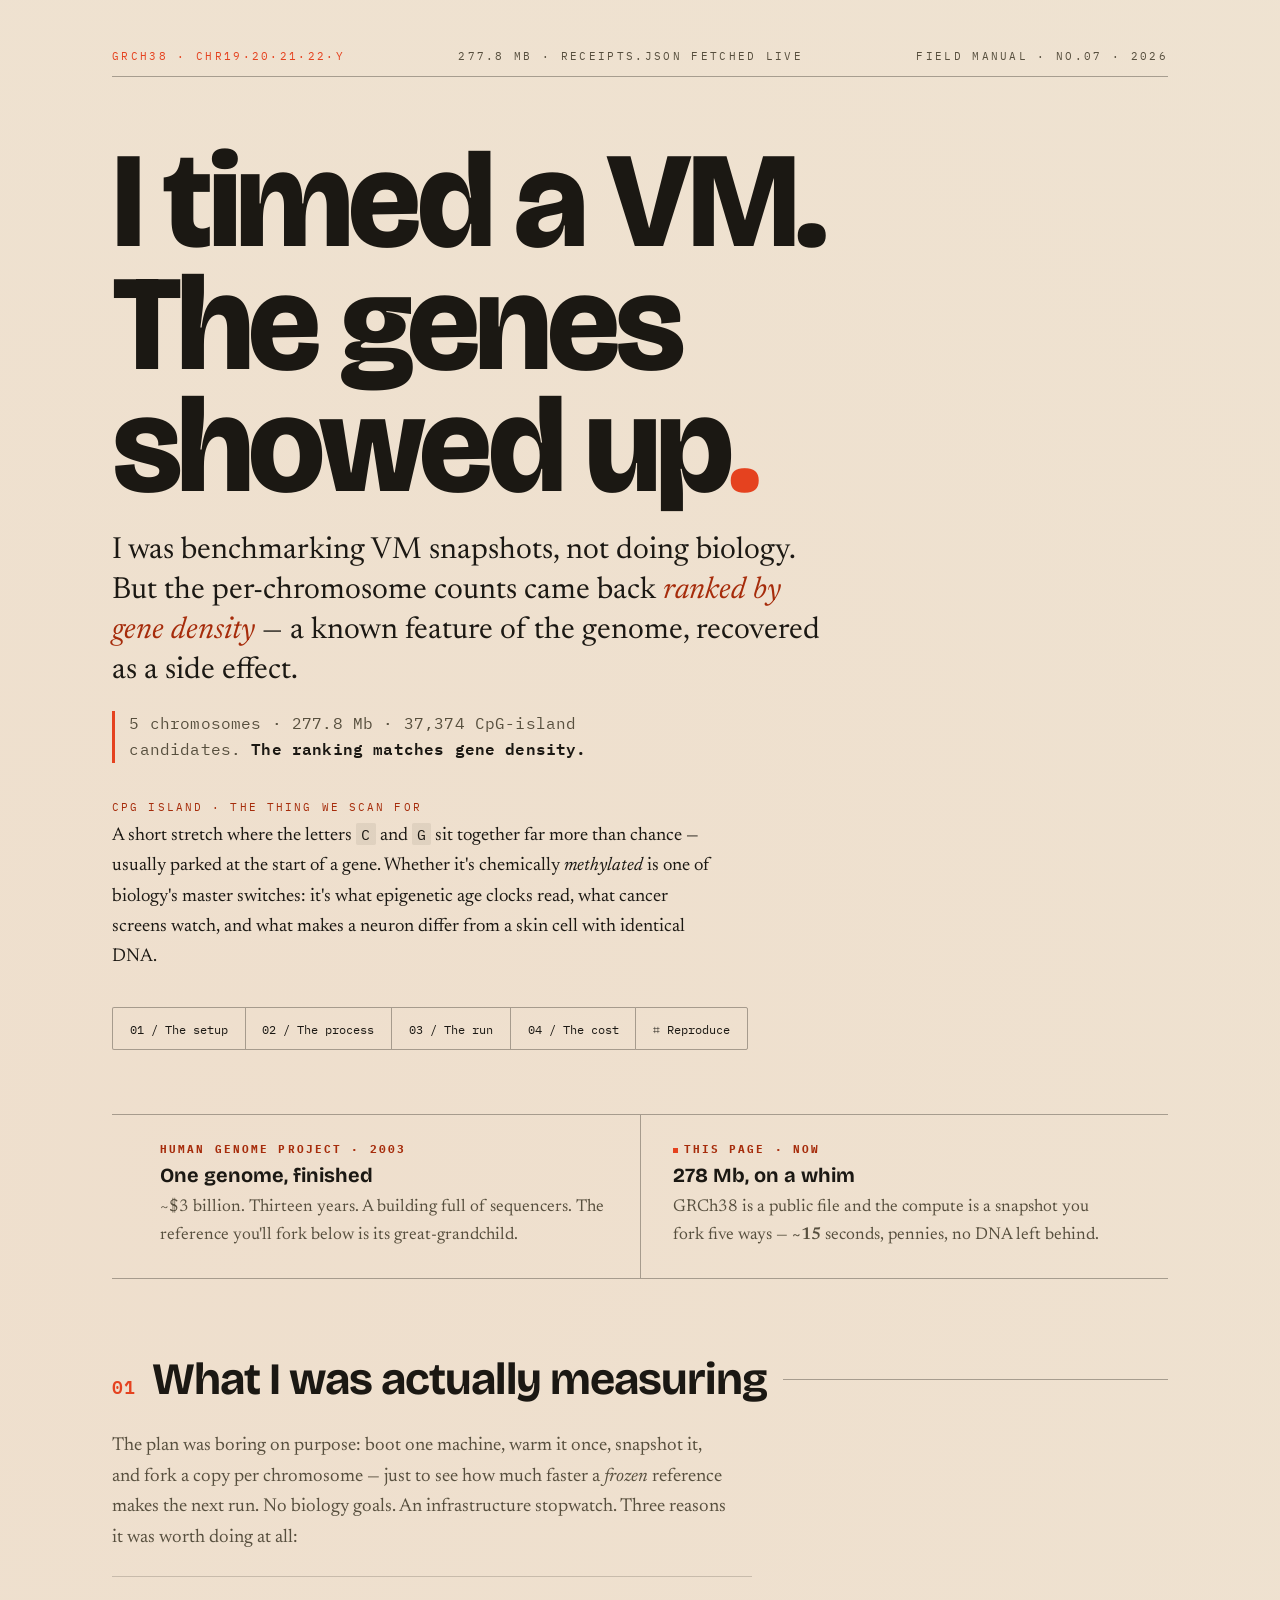
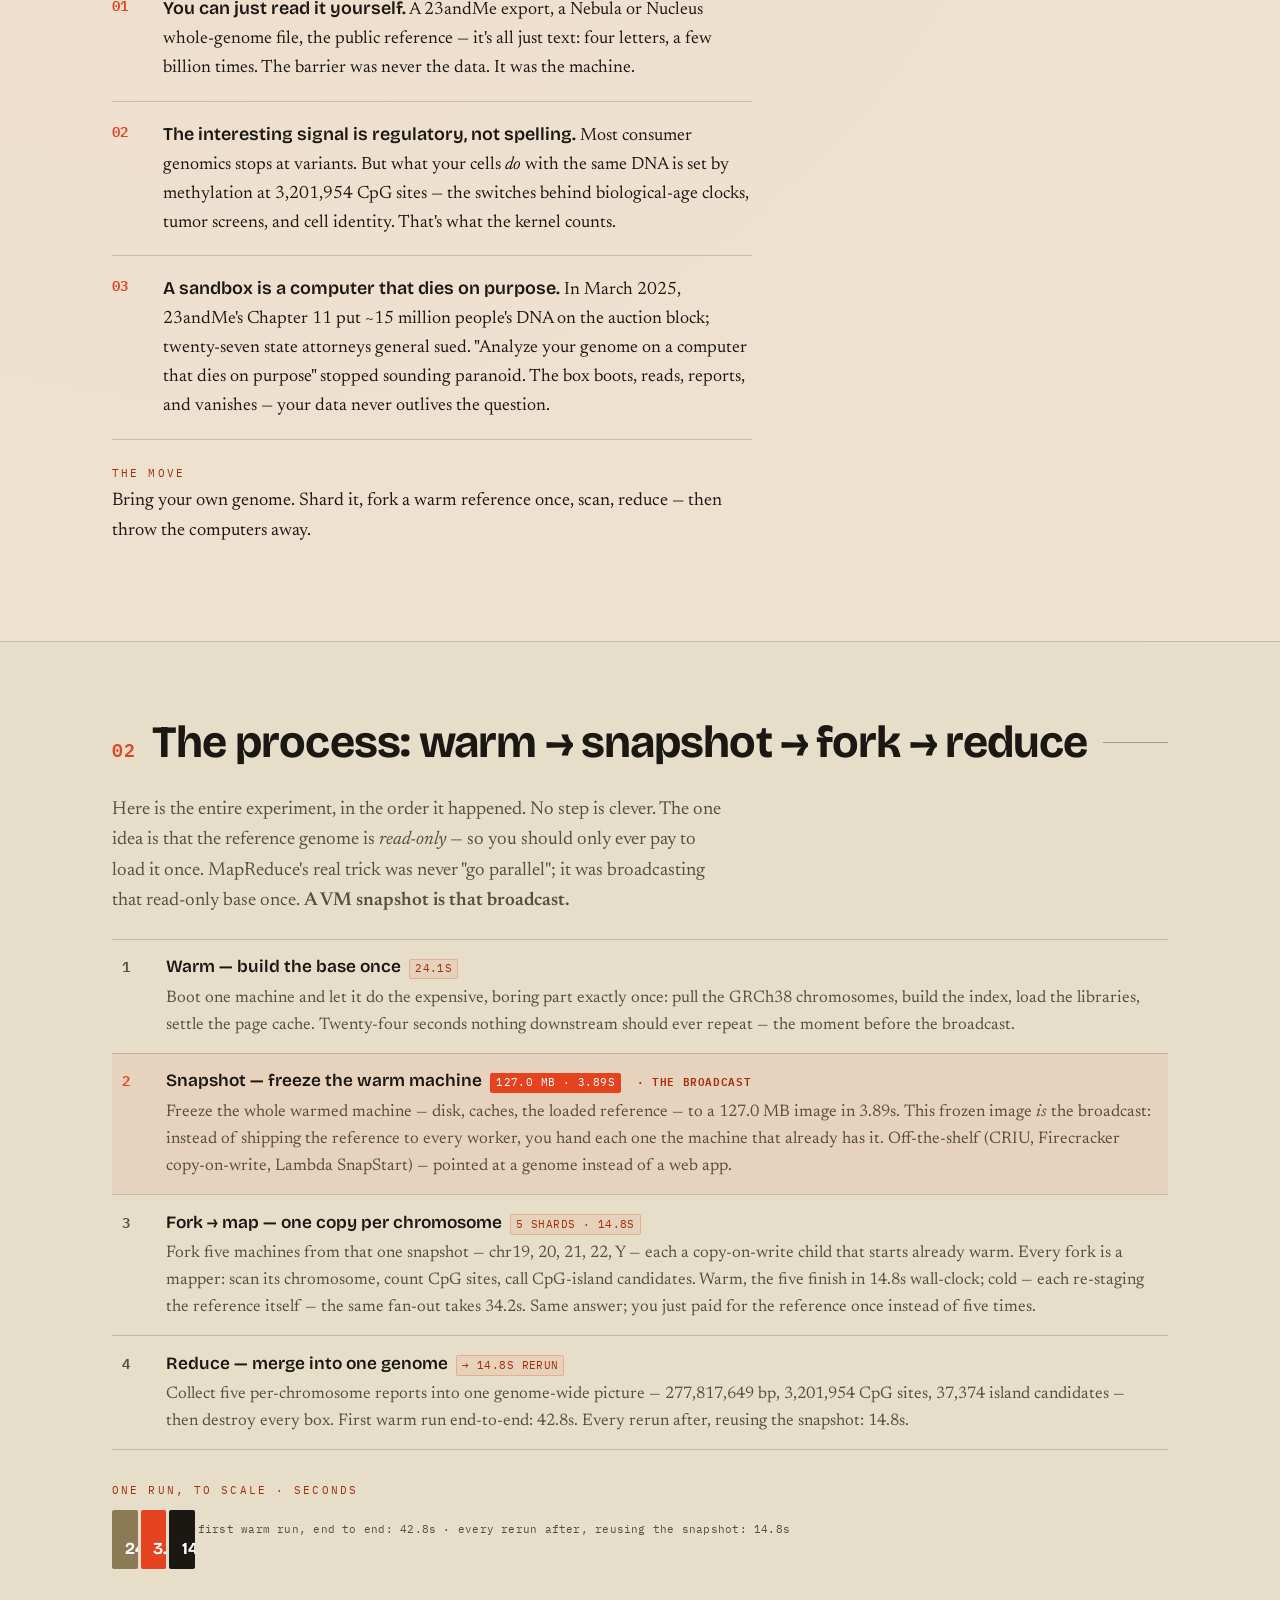
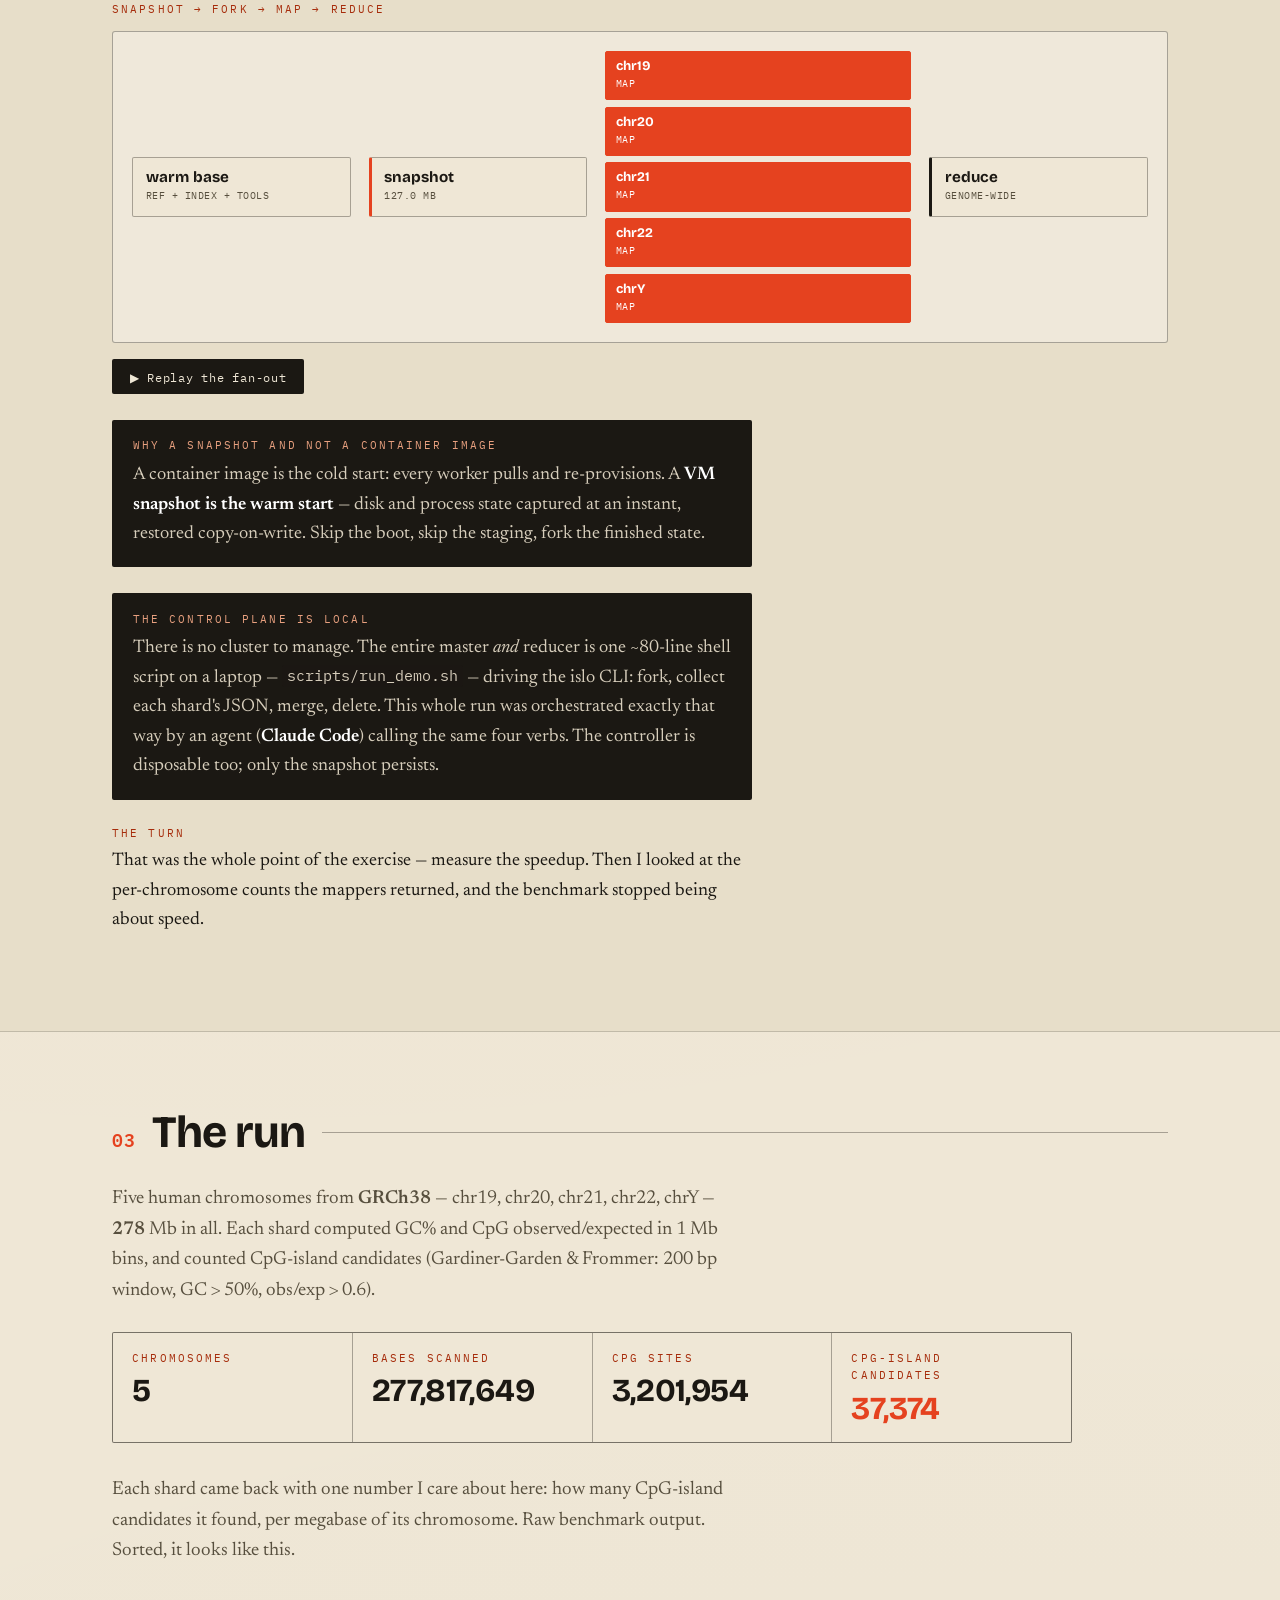
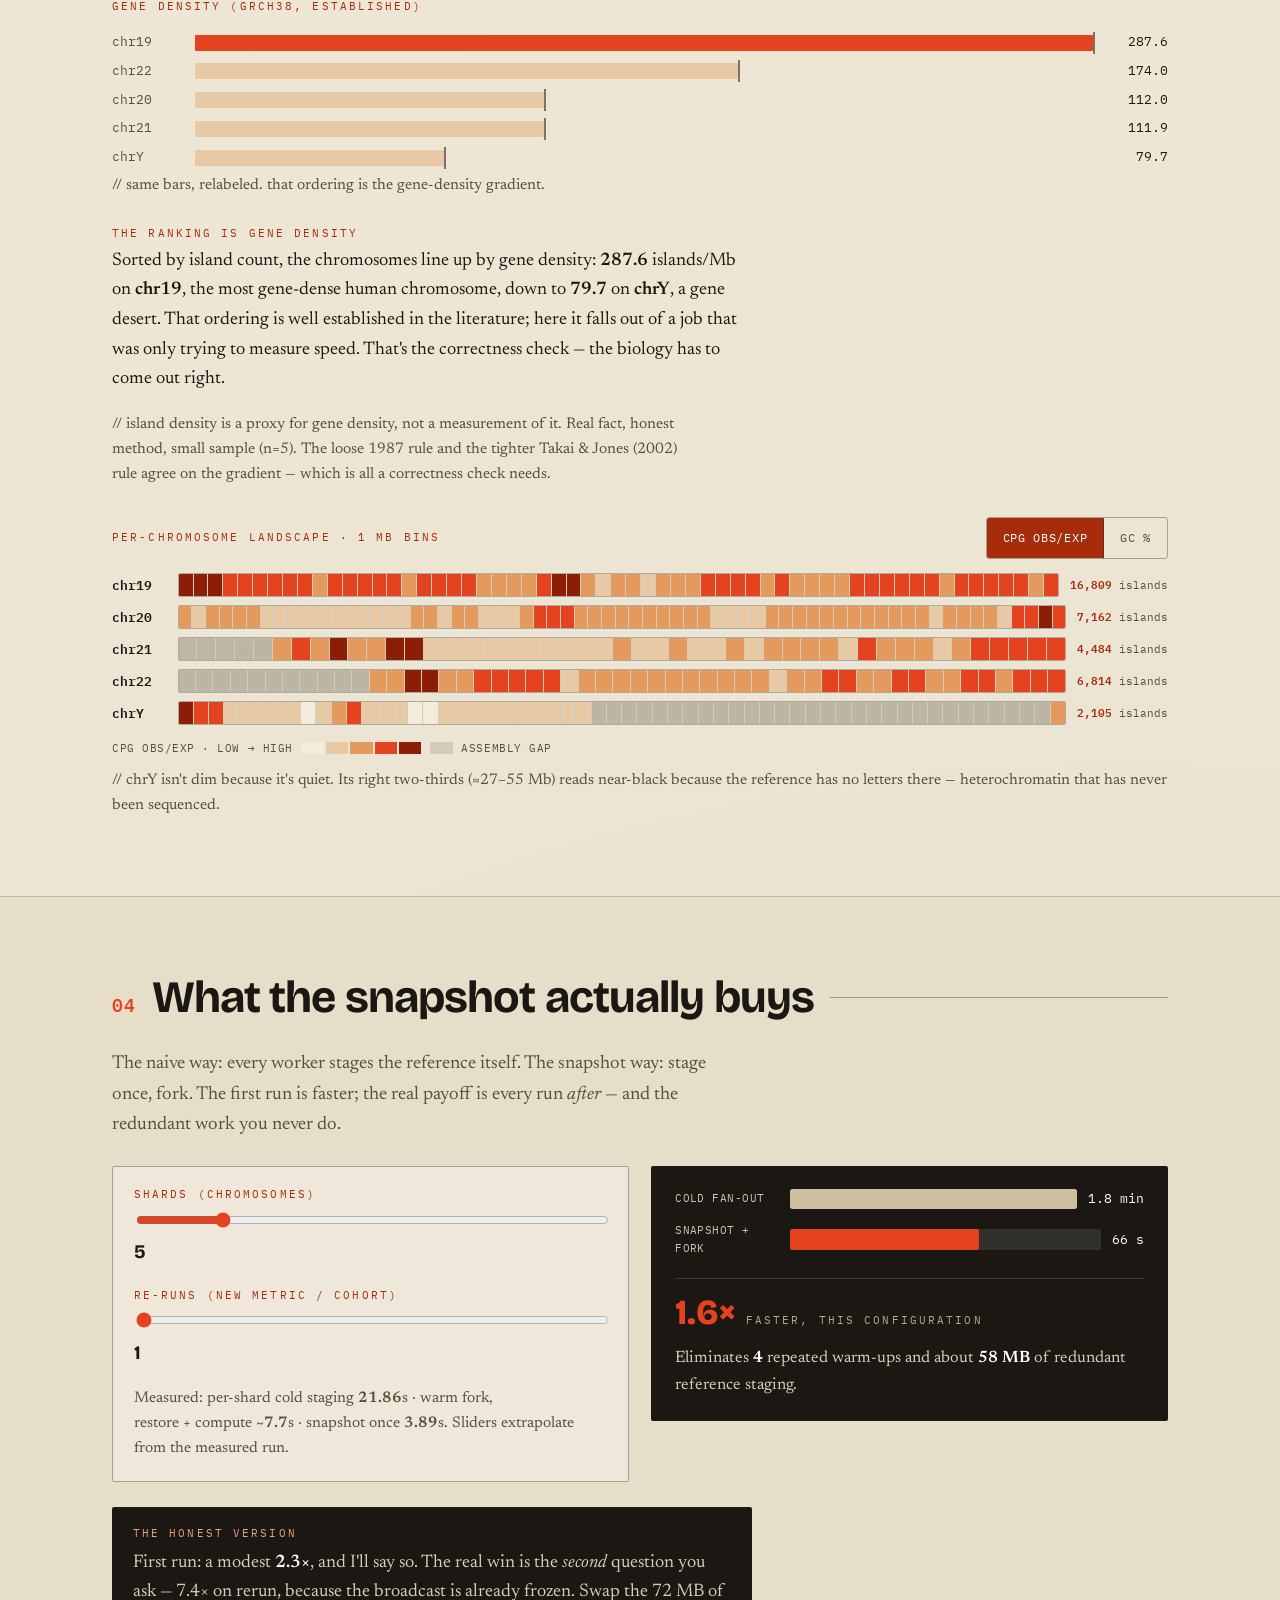
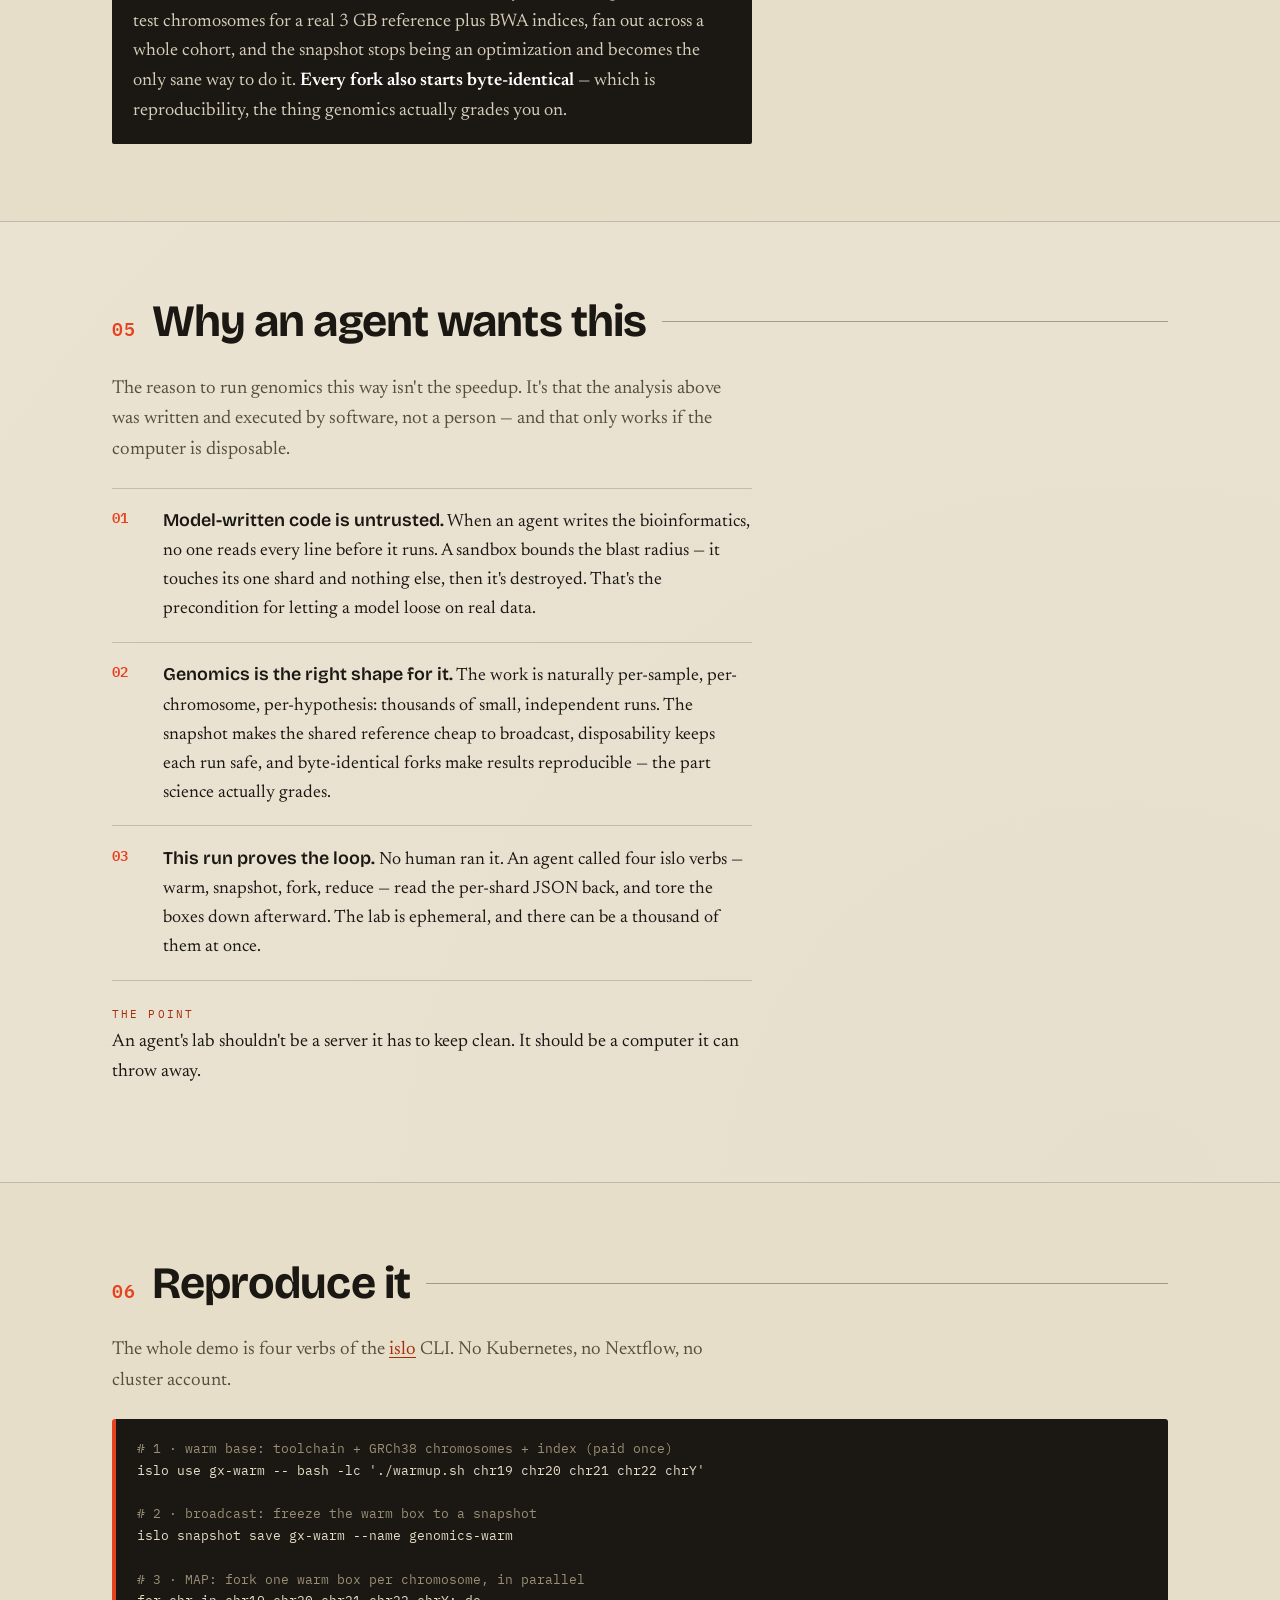
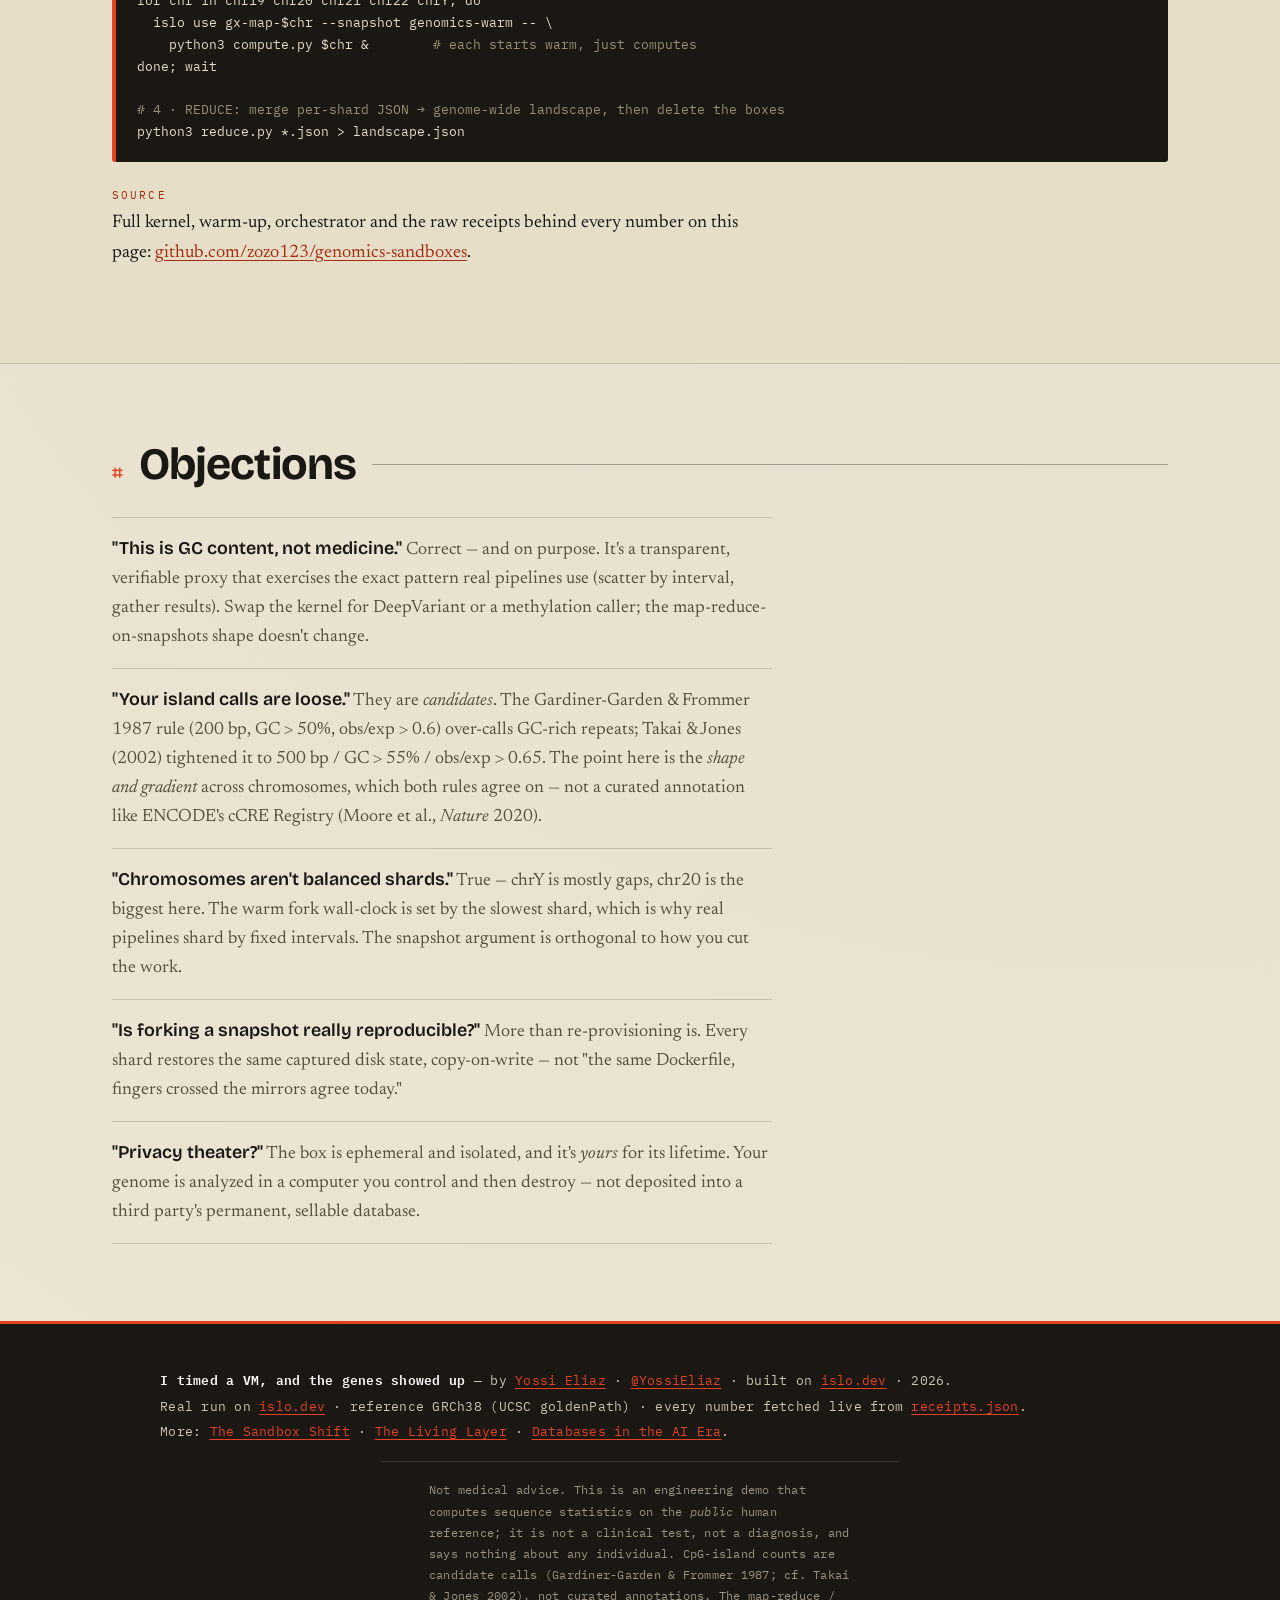
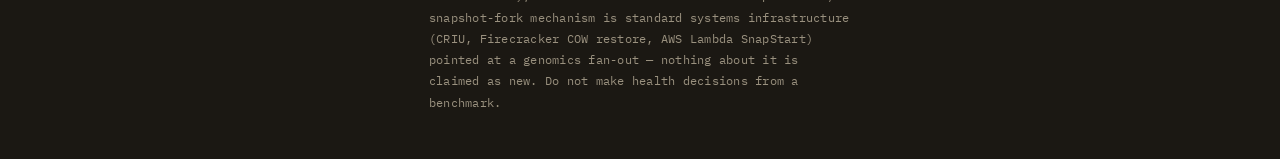
==== commit 985774e0: "Add 'Why an agent wants this' section: the value of disposable sandboxes for AI-driven genomics Mode" ====
--- a/index.html
+++ b/index.html
@@ -196,9 +196,21 @@
   <p class="kicker reveal"><span class="mk">the honest version</span>First run: a modest <strong data-bind="economics.speedup_fanout">2.3×</strong>, and I'll say so. The real win is the <em>second</em> question you ask — 7.4× on rerun, because the broadcast is already frozen. Swap the 72&nbsp;MB of test chromosomes for a real 3&nbsp;GB reference plus BWA indices, fan out across a whole cohort, and the snapshot stops being an optimization and becomes the only sane way to do it. <strong>Every fork also starts byte-identical</strong> — which is reproducibility, the thing genomics actually grades you on.</p>
 </section>
 
+<!-- ============ 05 WHY AN AGENT WANTS THIS ============ -->
+<section id="value" class="sec">
+  <header class="sec-h reveal"><span class="idx">05</span><h2>Why an agent wants this</h2><span class="sec-line"></span></header>
+  <p class="lead reveal">The reason to run genomics this way isn't the speedup. It's that the analysis above was written and executed by software, not a person — and that only works if the computer is disposable.</p>
+  <ol class="why">
+    <li class="reveal"><b>Model-written code is untrusted.</b> When an agent writes the bioinformatics, no one reads every line before it runs. A sandbox bounds the blast radius — it touches its one shard and nothing else, then it's destroyed. That's the precondition for letting a model loose on real data.</li>
+    <li class="reveal"><b>Genomics is the right shape for it.</b> The work is naturally per-sample, per-chromosome, per-hypothesis: thousands of small, independent runs. The snapshot makes the shared reference cheap to broadcast, disposability keeps each run safe, and byte-identical forks make results reproducible — the part science actually grades.</li>
+    <li class="reveal"><b>This run proves the loop.</b> No human ran it. An agent called four islo verbs — warm, snapshot, fork, reduce — read the per-shard JSON back, and tore the boxes down afterward. The lab is ephemeral, and there can be a thousand of them at once.</li>
+  </ol>
+  <p class="bear reveal"><span class="mk">the point</span>An agent's lab shouldn't be a server it has to keep clean. It should be a computer it can throw away.</p>
+</section>
+
 <!-- ============ REPRODUCE ============ -->
-<section id="repro" class="sec">
-  <header class="sec-h reveal"><span class="idx">05</span><h2>Reproduce it</h2><span class="sec-line"></span></header>
+<section id="repro" class="sec alt">
+  <header class="sec-h reveal"><span class="idx">06</span><h2>Reproduce it</h2><span class="sec-line"></span></header>
   <p class="lead reveal">The whole demo is four verbs of the <a href="https://islo.dev">islo</a> CLI. No Kubernetes, no Nextflow, no cluster account.</p>
   <pre class="code-block reveal"><code><span class="c"># 1 · warm base: toolchain + GRCh38 chromosomes + index (paid once)</span>
 islo use gx-warm -- bash -lc './warmup.sh chr19 chr20 chr21 chr22 chrY'
@@ -219,7 +231,7 @@
 </section>
 
 <!-- ============ OBJECTIONS ============ -->
-<section class="sec alt">
+<section class="sec">
   <header class="sec-h reveal"><span class="idx">⌗</span><h2>Objections</h2><span class="sec-line"></span></header>
   <div class="obs reveal">
     <p><b>"This is GC content, not medicine."</b> Correct — and on purpose. It's a transparent, verifiable proxy that exercises the exact pattern real pipelines use (scatter by interval, gather results). Swap the kernel for DeepVariant or a methylation caller; the map-reduce-on-snapshots shape doesn't change.</p>
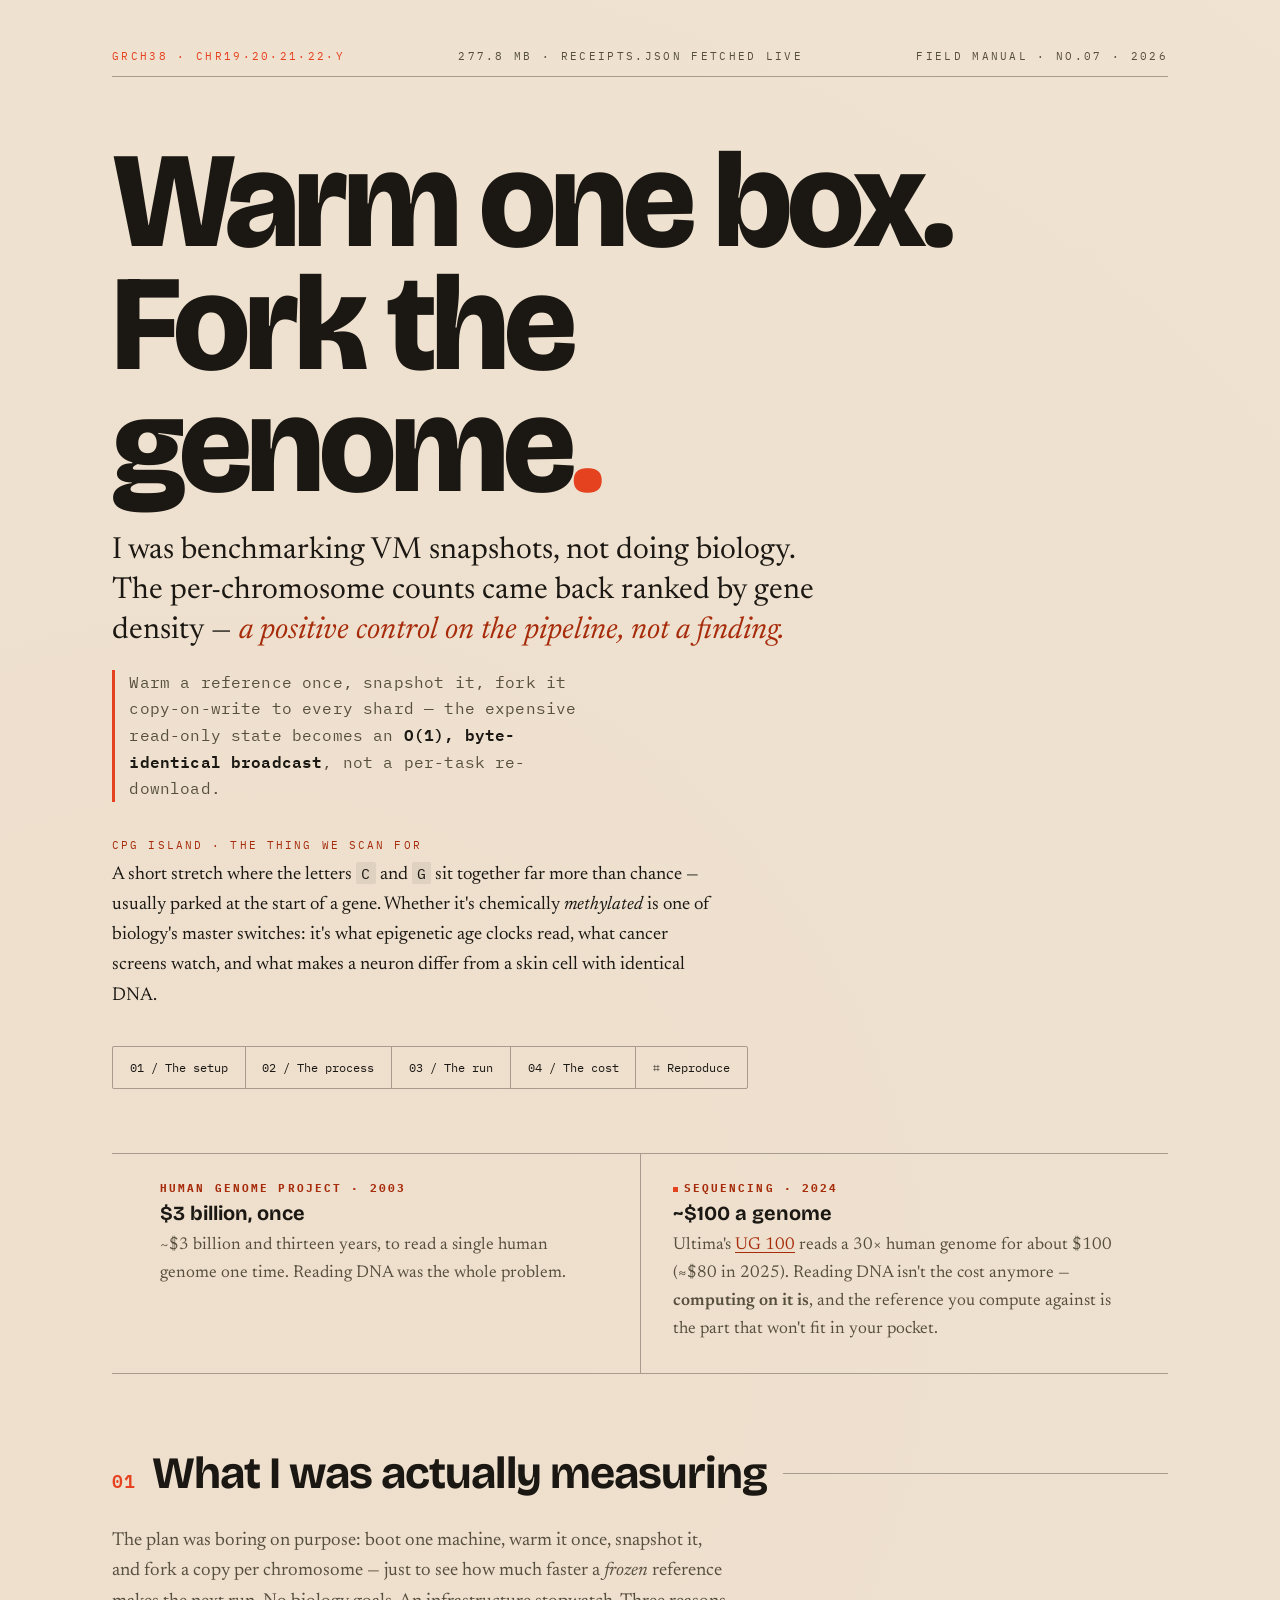
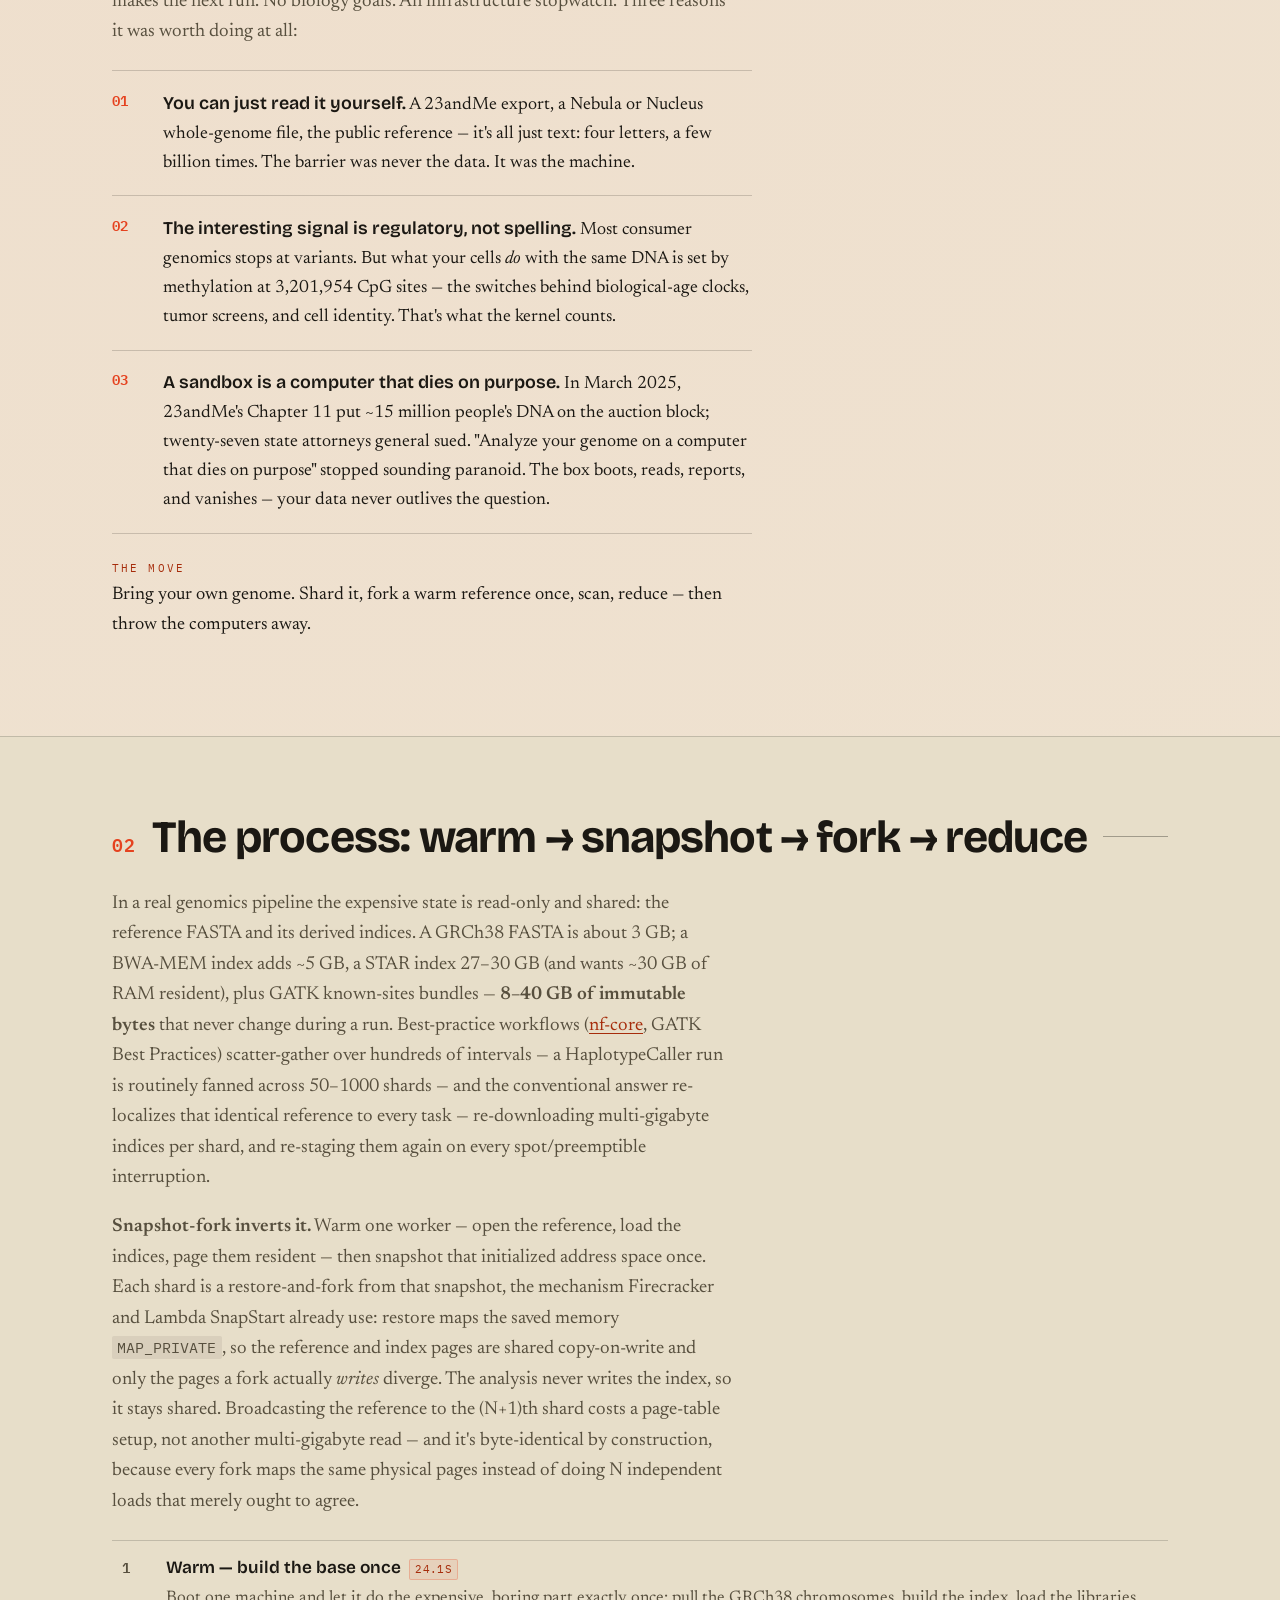
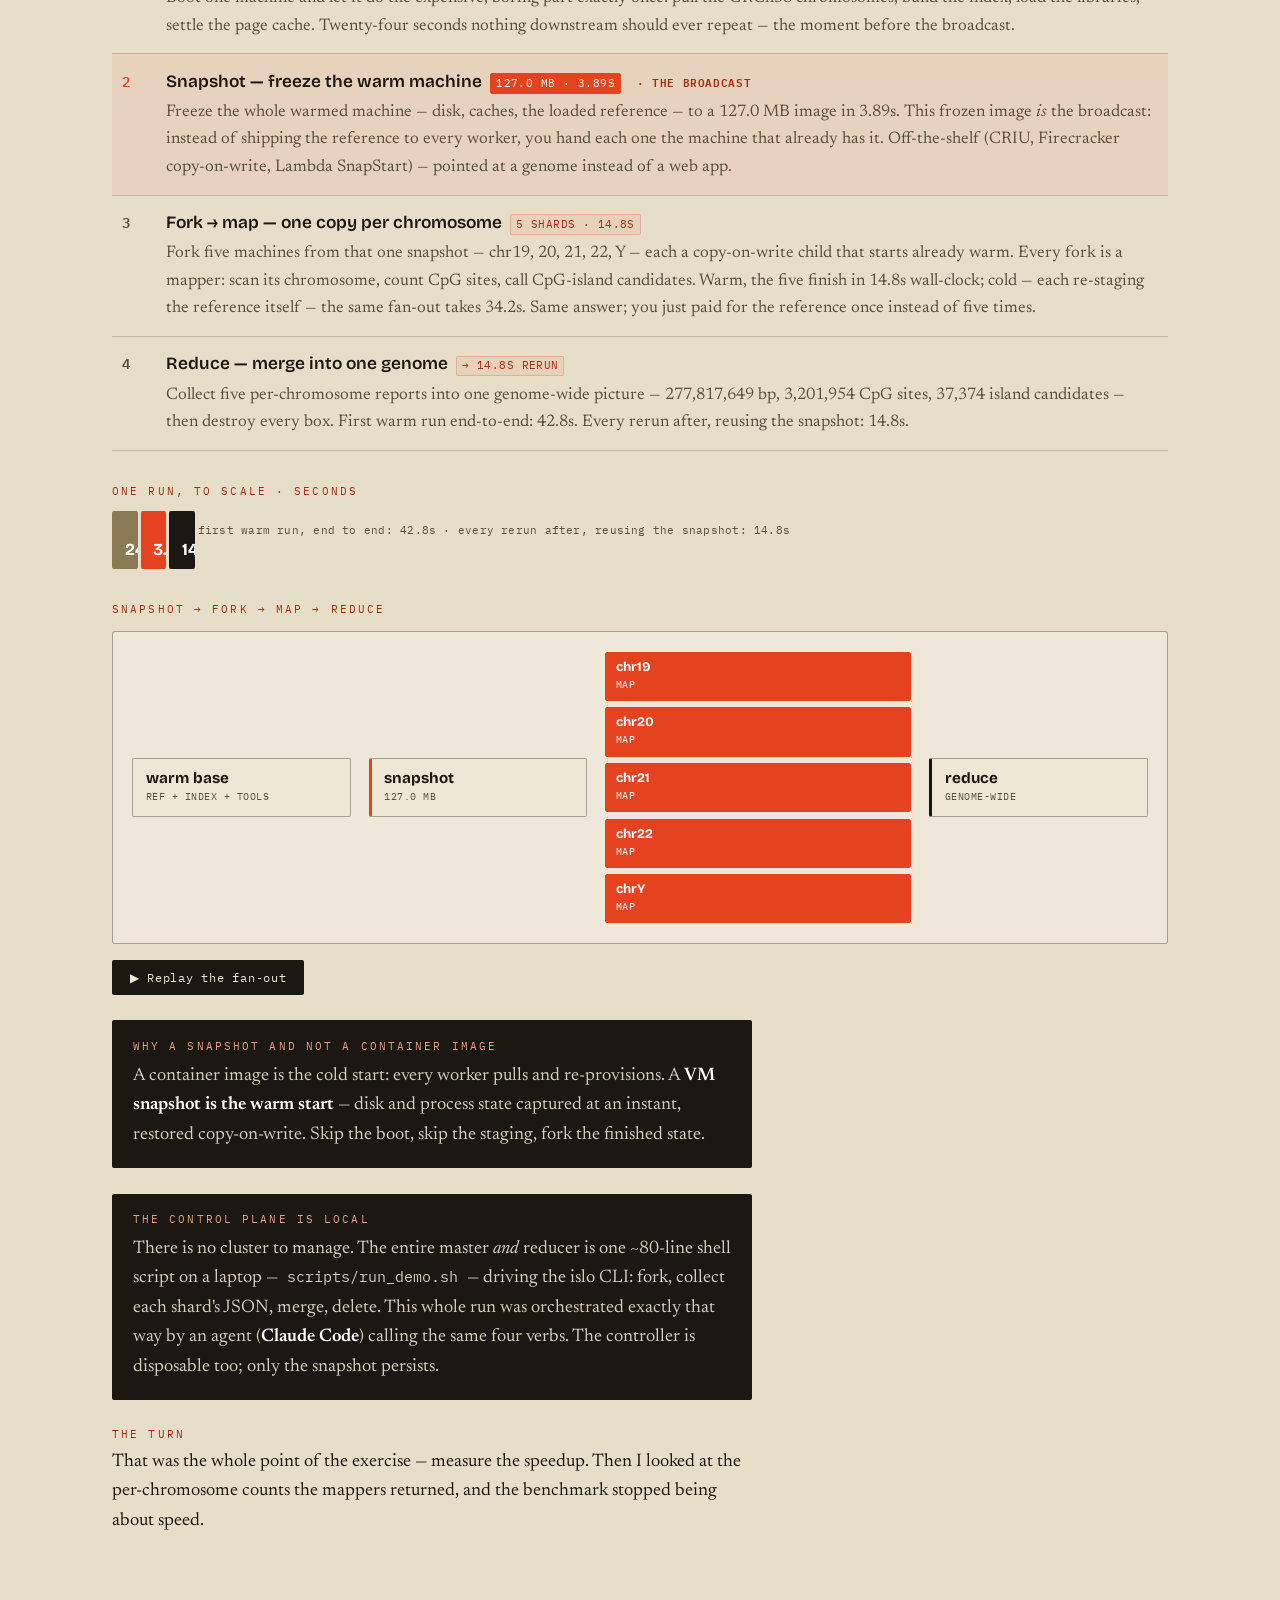
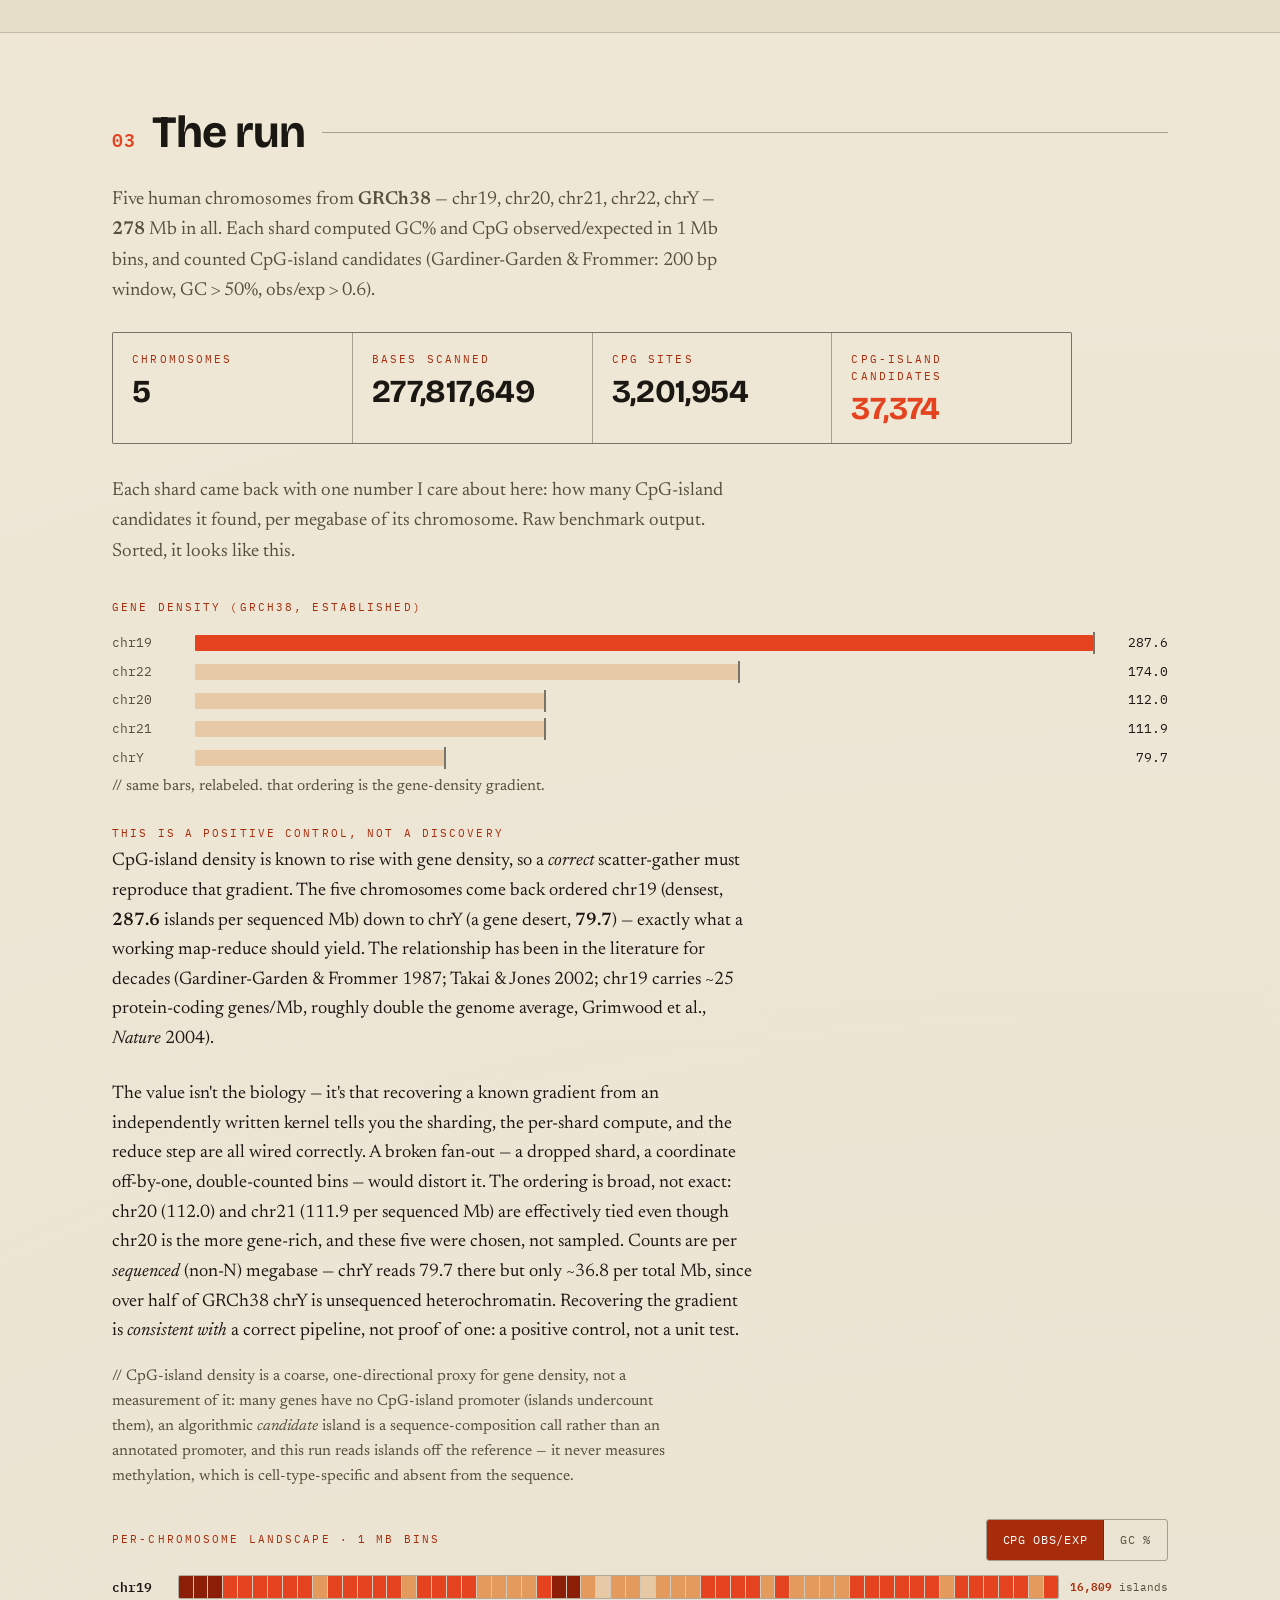
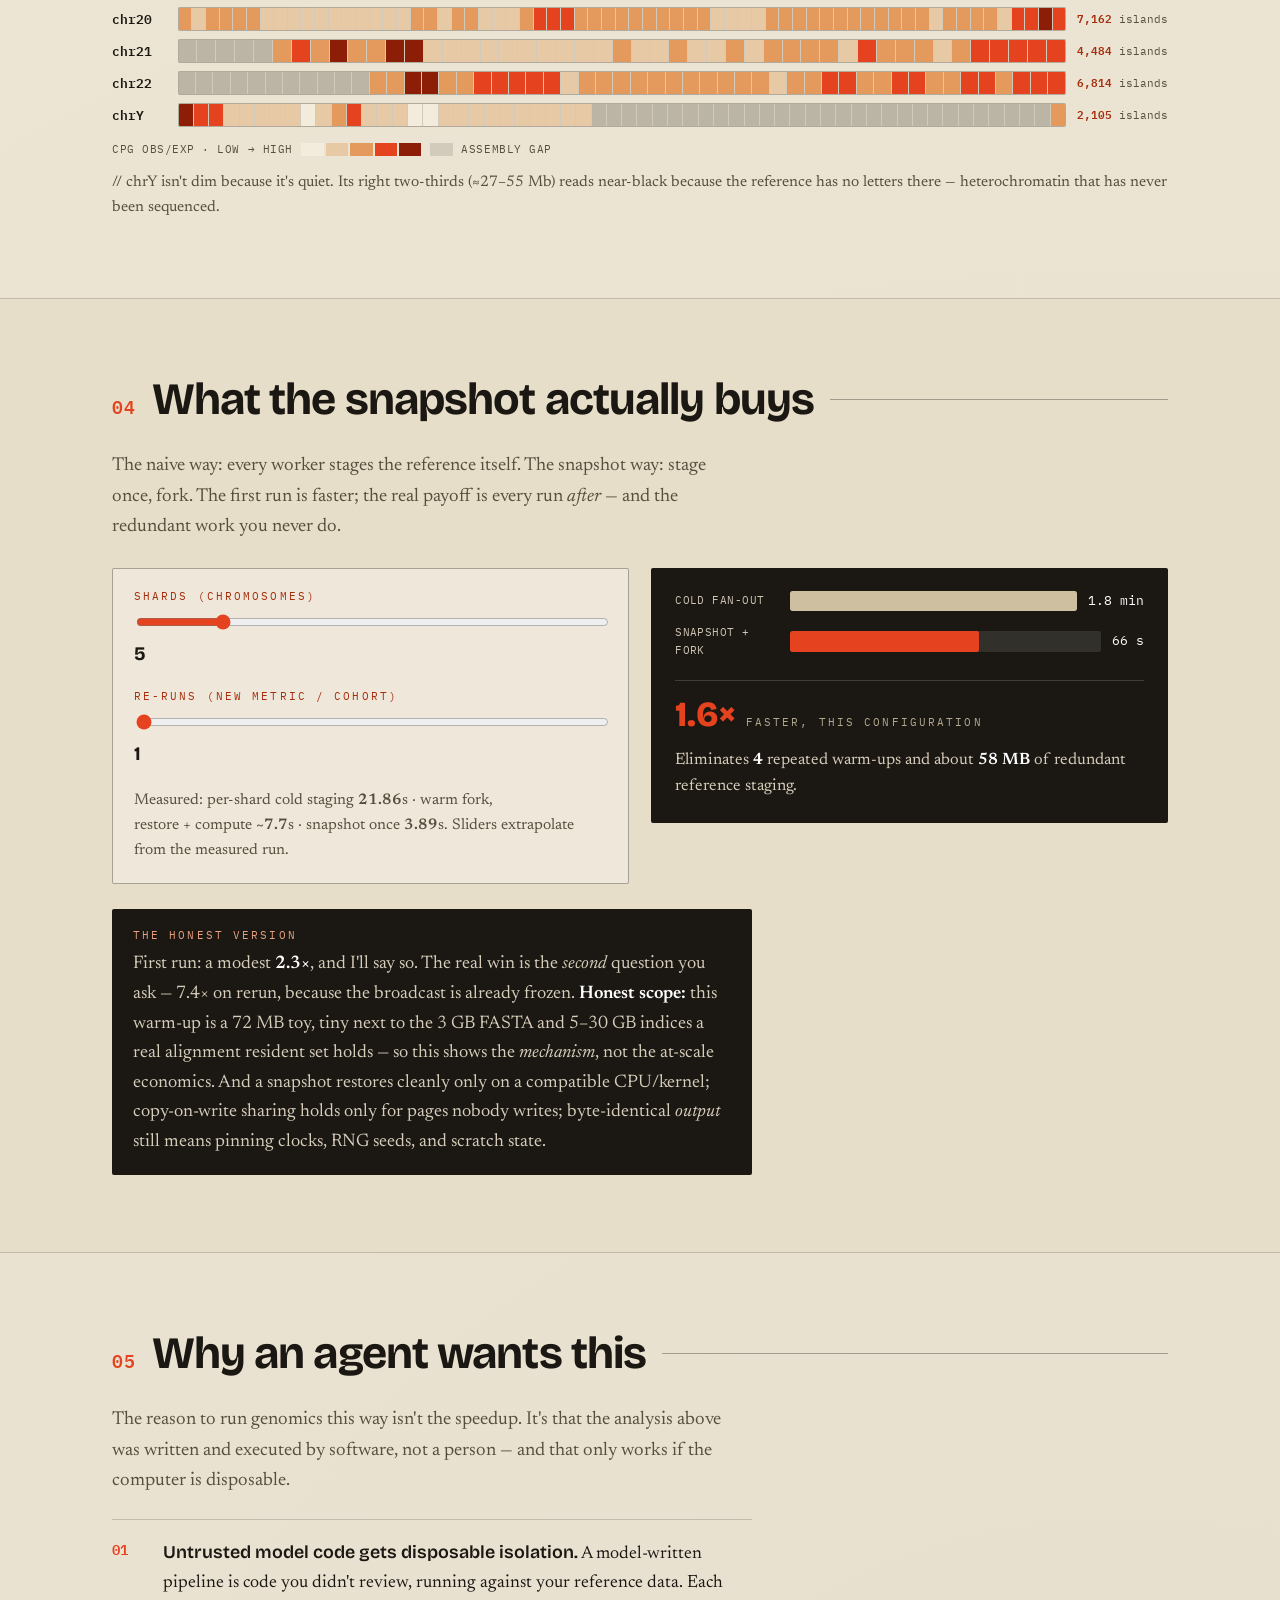
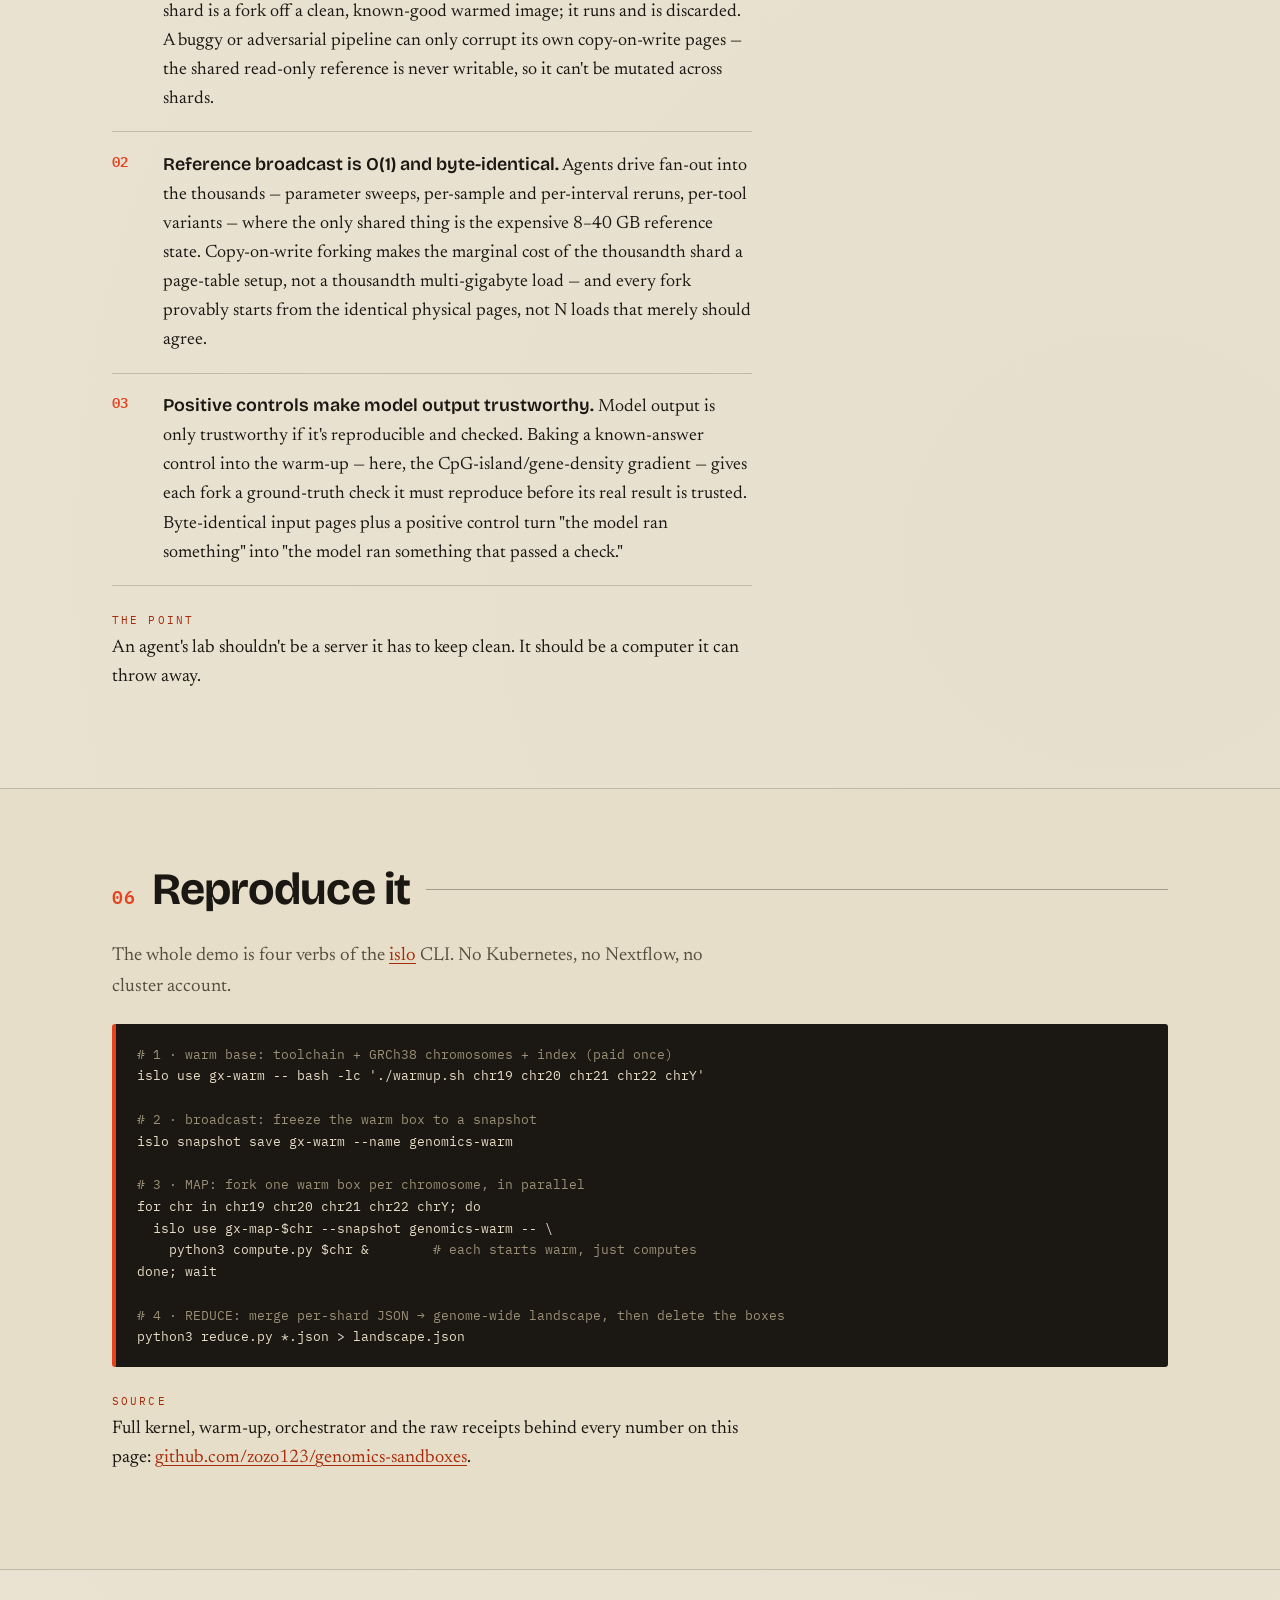
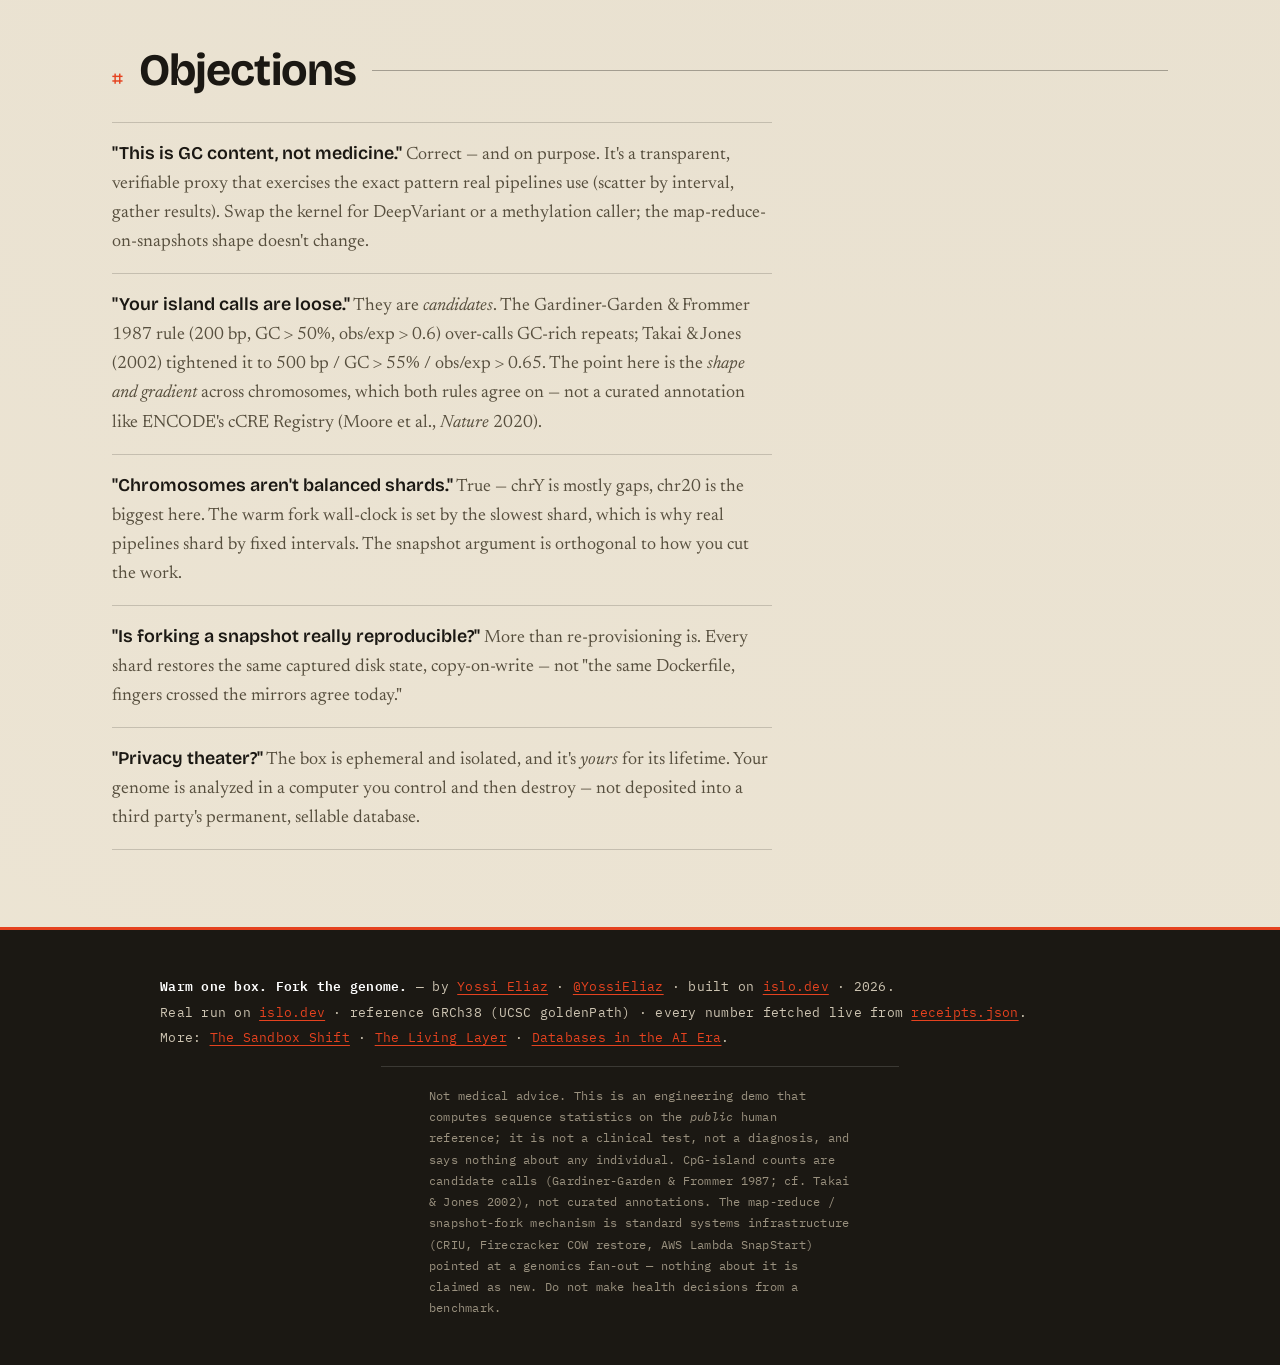
==== commit 35e64b53: "Expert rewrite: reference-broadcast thesis, positive-control framing, real production numbers - Refr" ====
--- a/index.html
+++ b/index.html
@@ -3,8 +3,8 @@
 <head>
   <meta charset="utf-8">
   <meta name="viewport" content="width=device-width, initial-scale=1">
-  <title>I timed a VM, and the genes showed up — map-reduce on disposable sandboxes</title>
-  <meta name="description" content="I was benchmarking VM snapshots: warm one reference genome, snapshot it, fork it per chromosome on islo.dev, reduce. The per-chromosome counts came back ranked by gene density — a known feature of the genome, recovered as a side effect. Real, reproducible.">
+  <title>Warm one box, fork the genome — reference-broadcast by VM snapshot</title>
+  <meta name="description" content="In real genomics the expensive state is the read-only reference + indices (8–40 GB), re-staged to every shard. Warm one box, snapshot it, fork it copy-on-write per chromosome on islo.dev: an O(1), byte-identical broadcast. Validated against a positive control — the CpG-island/gene-density gradient. Real, reproducible.">
   <meta name="color-scheme" content="light">
   <meta name="theme-color" content="#1a1712">
 
@@ -13,8 +13,8 @@
 
   <meta property="og:type" content="article">
   <meta property="og:url" content="https://zozo123.github.io/genomics-sandboxes/">
-  <meta property="og:title" content="I timed a VM, and the genes showed up">
-  <meta property="og:description" content="Benchmarking VM snapshots on genomics: fork one warm reference per chromosome. The per-chromosome counts came back ranked by gene density.">
+  <meta property="og:title" content="Warm one box. Fork the genome.">
+  <meta property="og:description" content="The reference + indices are 8–40 GB of read-only state re-staged to every shard. Snapshot one warm box, fork it copy-on-write per chromosome: an O(1), byte-identical broadcast.">
   <meta property="og:image" content="https://zozo123.github.io/genomics-sandboxes/og.png">
   <meta property="og:image:width" content="1200">
   <meta property="og:image:height" content="630">
@@ -22,8 +22,8 @@
   <meta name="twitter:card" content="summary_large_image">
   <meta name="twitter:site" content="@YossiEliaz">
   <meta name="twitter:creator" content="@YossiEliaz">
-  <meta name="twitter:title" content="I timed a VM, and the genes showed up">
-  <meta name="twitter:description" content="A VM-snapshot benchmark on genomics. The per-chromosome counts came back ranked by gene density. Real demo on islo.dev.">
+  <meta name="twitter:title" content="Warm one box. Fork the genome.">
+  <meta name="twitter:description" content="Reference + indices are 8–40 GB of read-only state. Snapshot one warm box, fork it per chromosome: O(1), byte-identical broadcast. Validated by a positive control. Real demo on islo.dev.">
   <meta name="twitter:image" content="https://zozo123.github.io/genomics-sandboxes/og.png">
 
   <link rel="icon" href="data:image/svg+xml,%3Csvg xmlns='http://www.w3.org/2000/svg' viewBox='0 0 64 64'%3E%3Crect width='64' height='64' fill='%231a1712'/%3E%3Cg stroke='%23e5421f' stroke-width='4' fill='none'%3E%3Cpath d='M22 10c20 9 -20 35 0 44'/%3E%3Cpath d='M42 10c-20 9 20 35 0 44'/%3E%3C/g%3E%3Cg stroke='%23e5421f' stroke-width='3'%3E%3Cline x1='24' y1='20' x2='40' y2='20'/%3E%3Cline x1='24' y1='32' x2='40' y2='32'/%3E%3Cline x1='24' y1='44' x2='40' y2='44'/%3E%3C/g%3E%3C/svg%3E">
@@ -39,8 +39,8 @@
   {
     "@context": "https://schema.org",
     "@type": "TechArticle",
-    "headline": "I timed a VM, and the genes showed up",
-    "description": "A VM-snapshot benchmark on islo.dev: fork a warm reference genome per chromosome, reduce. The per-chromosome CpG-island counts came back ranked by gene density. Real, reproducible.",
+    "headline": "Warm one box. Fork the genome.",
+    "description": "Reference broadcast by VM snapshot: warm one box with the reference + indices, snapshot it, fork it copy-on-write per chromosome on islo.dev. An O(1), byte-identical broadcast, validated against the CpG-island/gene-density positive control. Real, reproducible.",
     "url": "https://zozo123.github.io/genomics-sandboxes/",
     "image": "https://zozo123.github.io/genomics-sandboxes/og.png",
     "datePublished": "2026-06-14",
@@ -54,11 +54,11 @@
 <!-- ============ MASTHEAD ============ -->
 <header class="mast">
   <div class="rule-top"><span>GRCh38 · chr19·20·21·22·Y</span><span>277.8&nbsp;Mb · receipts.json fetched live</span><span>FIELD&nbsp;MANUAL · No.07 · 2026</span></div>
-  <h1 class="load" style="--d:.05s">I timed a VM.<br>The genes<br>showed up<span class="dot">.</span></h1>
+  <h1 class="load" style="--d:.05s">Warm one box.<br>Fork the<br>genome<span class="dot">.</span></h1>
   <p class="thesis load" style="--d:.18s">
-    I was benchmarking VM snapshots, not doing biology. But the per-chromosome counts came back <em>ranked by gene density</em> — a known feature of the genome, recovered as a side effect.
+    I was benchmarking VM snapshots, not doing biology. The per-chromosome counts came back ranked by gene density — <em>a positive control on the pipeline, not a finding.</em>
   </p>
-  <p class="claim load" style="--d:.3s">5 chromosomes · 277.8&nbsp;Mb · 37,374 CpG-island candidates. <strong>The ranking matches gene density.</strong></p>
+  <p class="claim load" style="--d:.3s">Warm a reference once, snapshot it, fork it copy-on-write to every shard — the expensive read-only state becomes an <strong>O(1), byte-identical broadcast</strong>, not a per-task re-download.</p>
   <p class="def load" style="--d:.4s"><span class="mk">CpG island · the thing we scan for</span>A short stretch where the letters <code>C</code> and <code>G</code> sit together far more than chance — usually parked at the start of a gene. Whether it's chemically <i>methylated</i> is one of biology's master switches: it's what epigenetic age clocks read, what cancer screens watch, and what makes a neuron differ from a skin cell with identical DNA.</p>
   <nav class="jump load" style="--d:.5s" aria-label="Sections">
     <a href="#setup">01 / The setup</a><a href="#process">02 / The process</a><a href="#run">03 / The run</a><a href="#cost">04 / The cost</a><a href="#repro">⌗ Reproduce</a>
@@ -70,12 +70,12 @@
 <!-- ============ THEN / NOW ============ -->
 <section class="strip reveal" aria-label="Then and now">
   <div class="tn">
-    <p class="tn-h"><span class="mk">Human Genome Project · 2003</span>One genome, finished</p>
-    <p>~$3&nbsp;billion. Thirteen years. A building full of sequencers. The reference you'll fork below is its great-grandchild.</p>
+    <p class="tn-h"><span class="mk">Human Genome Project · 2003</span>$3 billion, once</p>
+    <p>~$3&nbsp;billion and thirteen years, to read a single human genome one time. Reading DNA was the whole problem.</p>
   </div>
   <div class="tn now">
-    <p class="tn-h"><span class="mk hot">This page · now</span>278&nbsp;Mb, on a whim</p>
-    <p>GRCh38 is a public file and the compute is a snapshot you fork five ways — <strong data-bind="map_wallclock_sec_round">~15</strong>&nbsp;seconds, pennies, no DNA left behind.</p>
+    <p class="tn-h"><span class="mk hot">Sequencing · 2024</span>~$100 a genome</p>
+    <p>Ultima's <a href="https://www.statnews.com/2024/01/30/ultima-genomics-dna-sequencing-100-dollars/">UG&nbsp;100</a> reads a 30× human genome for about $100 (≈$80 in 2025). Reading DNA isn't the cost anymore — <strong>computing on it is</strong>, and the reference you compute against is the part that won't fit in your pocket.</p>
   </div>
 </section>
 
@@ -94,7 +94,8 @@
 <!-- ============ 02 THE PROCESS ============ -->
 <section id="process" class="sec alt">
   <header class="sec-h reveal"><span class="idx">02</span><h2>The process: warm → snapshot → fork → reduce</h2><span class="sec-line"></span></header>
-  <p class="lead reveal">Here is the entire experiment, in the order it happened. No step is clever. The one idea is that the reference genome is <em>read-only</em> — so you should only ever pay to load it once. MapReduce's real trick was never "go parallel"; it was broadcasting that read-only base once. <strong>A VM snapshot is that broadcast.</strong></p>
+  <p class="lead reveal">In a real genomics pipeline the expensive state is read-only and shared: the reference FASTA and its derived indices. A GRCh38 FASTA is about 3&nbsp;GB; a BWA-MEM index adds ~5&nbsp;GB, a STAR index 27–30&nbsp;GB (and wants ~30&nbsp;GB of RAM resident), plus GATK known-sites bundles — <b>8–40&nbsp;GB of immutable bytes</b> that never change during a run. Best-practice workflows (<a href="https://pubmed.ncbi.nlm.nih.gov/32055031/">nf-core</a>, GATK Best Practices) scatter-gather over hundreds of intervals — a HaplotypeCaller run is routinely fanned across 50–1000 shards — and the conventional answer re-localizes that identical reference to every task — re-downloading multi-gigabyte indices per shard, and re-staging them again on every spot/preemptible interruption.</p>
+  <p class="lead reveal"><strong>Snapshot-fork inverts it.</strong> Warm one worker — open the reference, load the indices, page them resident — then snapshot that initialized address space once. Each shard is a restore-and-fork from that snapshot, the mechanism Firecracker and Lambda SnapStart already use: restore maps the saved memory <code>MAP_PRIVATE</code>, so the reference and index pages are shared copy-on-write and only the pages a fork actually <i>writes</i> diverge. The analysis never writes the index, so it stays shared. Broadcasting the reference to the (N+1)th shard costs a page-table setup, not another multi-gigabyte read — and it's byte-identical by construction, because every fork maps the same physical pages instead of doing N independent loads that merely ought to agree.</p>
 
   <ol class="ladder reveal" id="pattern-steps">
     <li><span class="rung">Warm — build the base once <span class="rt">24.1s</span></span><span class="d">Boot one machine and let it do the expensive, boring part exactly once: pull the GRCh38 chromosomes, build the index, load the libraries, settle the page cache. Twenty-four seconds nothing downstream should ever repeat — the moment before the broadcast.</span></li>
@@ -146,8 +147,9 @@
     <p class="calc-note" id="tworead-cap">// raw benchmark output — CpG-island candidates per megabase.</p>
   </figure>
 
-  <p class="bear reveal" id="aha"><span class="mk">the ranking is gene density</span>Sorted by island count, the chromosomes line up by gene density: <b data-bind="biology.chr19_density">287.6</b> islands/Mb on <b>chr19</b>, the most gene-dense human chromosome, down to <b data-bind="biology.chrY_density">79.7</b> on <b>chrY</b>, a gene desert. That ordering is well established in the literature; here it falls out of a job that was only trying to measure speed. That's the correctness check — the biology has to come out right.</p>
-  <p class="calc-note reveal" id="aha-caveat">// island density is a proxy for gene density, not a measurement of it. Real fact, honest method, small sample (n=5). The loose 1987 rule and the tighter Takai &amp; Jones (2002) rule agree on the gradient — which is all a correctness check needs.</p>
+  <p class="bear reveal" id="aha"><span class="mk">this is a positive control, not a discovery</span>CpG-island density is known to rise with gene density, so a <em>correct</em> scatter-gather must reproduce that gradient. The five chromosomes come back ordered chr19 (densest, <b data-bind="biology.chr19_density">287.6</b> islands per sequenced Mb) down to chrY (a gene desert, <b data-bind="biology.chrY_density">79.7</b>) — exactly what a working map-reduce should yield. The relationship has been in the literature for decades (Gardiner-Garden &amp; Frommer 1987; Takai &amp; Jones 2002; chr19 carries ~25 protein-coding genes/Mb, roughly double the genome average, Grimwood et&nbsp;al., <i>Nature</i> 2004).</p>
+  <p class="bear reveal">The value isn't the biology — it's that recovering a known gradient from an independently written kernel tells you the sharding, the per-shard compute, and the reduce step are all wired correctly. A broken fan-out — a dropped shard, a coordinate off-by-one, double-counted bins — would distort it. The ordering is broad, not exact: chr20 (112.0) and chr21 (111.9 per sequenced Mb) are effectively tied even though chr20 is the more gene-rich, and these five were chosen, not sampled. Counts are per <i>sequenced</i> (non-N) megabase — chrY reads 79.7 there but only ~36.8 per total Mb, since over half of GRCh38 chrY is unsequenced heterochromatin. Recovering the gradient is <em>consistent with</em> a correct pipeline, not proof of one: a positive control, not a unit test.</p>
+  <p class="calc-note reveal" id="aha-caveat">// CpG-island density is a coarse, one-directional proxy for gene density, not a measurement of it: many genes have no CpG-island promoter (islands undercount them), an algorithmic <i>candidate</i> island is a sequence-composition call rather than an annotated promoter, and this run reads islands off the reference — it never measures methylation, which is cell-type-specific and absent from the sequence.</p>
 
   <!-- karyotype landscape -->
   <figure class="kary-wrap reveal" aria-label="Per-chromosome CpG / GC landscape">
@@ -193,7 +195,7 @@
     </div>
   </div>
 
-  <p class="kicker reveal"><span class="mk">the honest version</span>First run: a modest <strong data-bind="economics.speedup_fanout">2.3×</strong>, and I'll say so. The real win is the <em>second</em> question you ask — 7.4× on rerun, because the broadcast is already frozen. Swap the 72&nbsp;MB of test chromosomes for a real 3&nbsp;GB reference plus BWA indices, fan out across a whole cohort, and the snapshot stops being an optimization and becomes the only sane way to do it. <strong>Every fork also starts byte-identical</strong> — which is reproducibility, the thing genomics actually grades you on.</p>
+  <p class="kicker reveal"><span class="mk">the honest version</span>First run: a modest <strong data-bind="economics.speedup_fanout">2.3×</strong>, and I'll say so. The real win is the <em>second</em> question you ask — 7.4× on rerun, because the broadcast is already frozen. <strong>Honest scope:</strong> this warm-up is a 72&nbsp;MB toy, tiny next to the 3&nbsp;GB FASTA and 5–30&nbsp;GB indices a real alignment resident set holds — so this shows the <em>mechanism</em>, not the at-scale economics. And a snapshot restores cleanly only on a compatible CPU/kernel; copy-on-write sharing holds only for pages nobody writes; byte-identical <i>output</i> still means pinning clocks, RNG seeds, and scratch state.</p>
 </section>
 
 <!-- ============ 05 WHY AN AGENT WANTS THIS ============ -->
@@ -201,9 +203,9 @@
   <header class="sec-h reveal"><span class="idx">05</span><h2>Why an agent wants this</h2><span class="sec-line"></span></header>
   <p class="lead reveal">The reason to run genomics this way isn't the speedup. It's that the analysis above was written and executed by software, not a person — and that only works if the computer is disposable.</p>
   <ol class="why">
-    <li class="reveal"><b>Model-written code is untrusted.</b> When an agent writes the bioinformatics, no one reads every line before it runs. A sandbox bounds the blast radius — it touches its one shard and nothing else, then it's destroyed. That's the precondition for letting a model loose on real data.</li>
-    <li class="reveal"><b>Genomics is the right shape for it.</b> The work is naturally per-sample, per-chromosome, per-hypothesis: thousands of small, independent runs. The snapshot makes the shared reference cheap to broadcast, disposability keeps each run safe, and byte-identical forks make results reproducible — the part science actually grades.</li>
-    <li class="reveal"><b>This run proves the loop.</b> No human ran it. An agent called four islo verbs — warm, snapshot, fork, reduce — read the per-shard JSON back, and tore the boxes down afterward. The lab is ephemeral, and there can be a thousand of them at once.</li>
+    <li class="reveal"><b>Untrusted model code gets disposable isolation.</b> A model-written pipeline is code you didn't review, running against your reference data. Each shard is a fork off a clean, known-good warmed image; it runs and is discarded. A buggy or adversarial pipeline can only corrupt its own copy-on-write pages — the shared read-only reference is never writable, so it can't be mutated across shards.</li>
+    <li class="reveal"><b>Reference broadcast is O(1) and byte-identical.</b> Agents drive fan-out into the thousands — parameter sweeps, per-sample and per-interval reruns, per-tool variants — where the only shared thing is the expensive 8–40&nbsp;GB reference state. Copy-on-write forking makes the marginal cost of the thousandth shard a page-table setup, not a thousandth multi-gigabyte load — and every fork provably starts from the identical physical pages, not N loads that merely should agree.</li>
+    <li class="reveal"><b>Positive controls make model output trustworthy.</b> Model output is only trustworthy if it's reproducible and checked. Baking a known-answer control into the warm-up — here, the CpG-island/gene-density gradient — gives each fork a ground-truth check it must reproduce before its real result is trusted. Byte-identical input pages plus a positive control turn "the model ran something" into "the model ran something that passed a check."</li>
   </ol>
   <p class="bear reveal"><span class="mk">the point</span>An agent's lab shouldn't be a server it has to keep clean. It should be a computer it can throw away.</p>
 </section>
@@ -246,7 +248,7 @@
 
 <!-- ============ FOOTER ============ -->
 <footer class="foot">
-  <p><b>I timed a VM, and the genes showed up</b> — by <a href="https://www.linkedin.com/in/yossi-eliaz">Yossi Eliaz</a> · <a href="https://x.com/YossiEliaz">@YossiEliaz</a> · built on <a href="https://islo.dev">islo.dev</a> · 2026.</p>
+  <p><b>Warm one box. Fork the genome.</b> — by <a href="https://www.linkedin.com/in/yossi-eliaz">Yossi Eliaz</a> · <a href="https://x.com/YossiEliaz">@YossiEliaz</a> · built on <a href="https://islo.dev">islo.dev</a> · 2026.</p>
   <p>Real run on <a href="https://islo.dev">islo.dev</a> · reference GRCh38 (UCSC goldenPath) · every number fetched live from <a href="./data/receipts.json">receipts.json</a>.</p>
   <p>More: <a href="https://zozo123.github.io/sandboxes-why-how-when/">The Sandbox Shift</a> · <a href="https://zozo123.github.io/the-living-layer/">The Living Layer</a> · <a href="https://zozo123.github.io/databases-in-the-ai-era/">Databases in the AI Era</a>.</p>
   <p class="disc">Not medical advice. This is an engineering demo that computes sequence statistics on the <em>public</em> human reference; it is not a clinical test, not a diagnosis, and says nothing about any individual. CpG-island counts are candidate calls (Gardiner-Garden &amp; Frommer 1987; cf. Takai &amp; Jones 2002), not curated annotations. The map-reduce / snapshot-fork mechanism is standard systems infrastructure (CRIU, Firecracker COW restore, AWS Lambda SnapStart) pointed at a genomics fan-out — nothing about it is claimed as new. Do not make health decisions from a benchmark.</p>
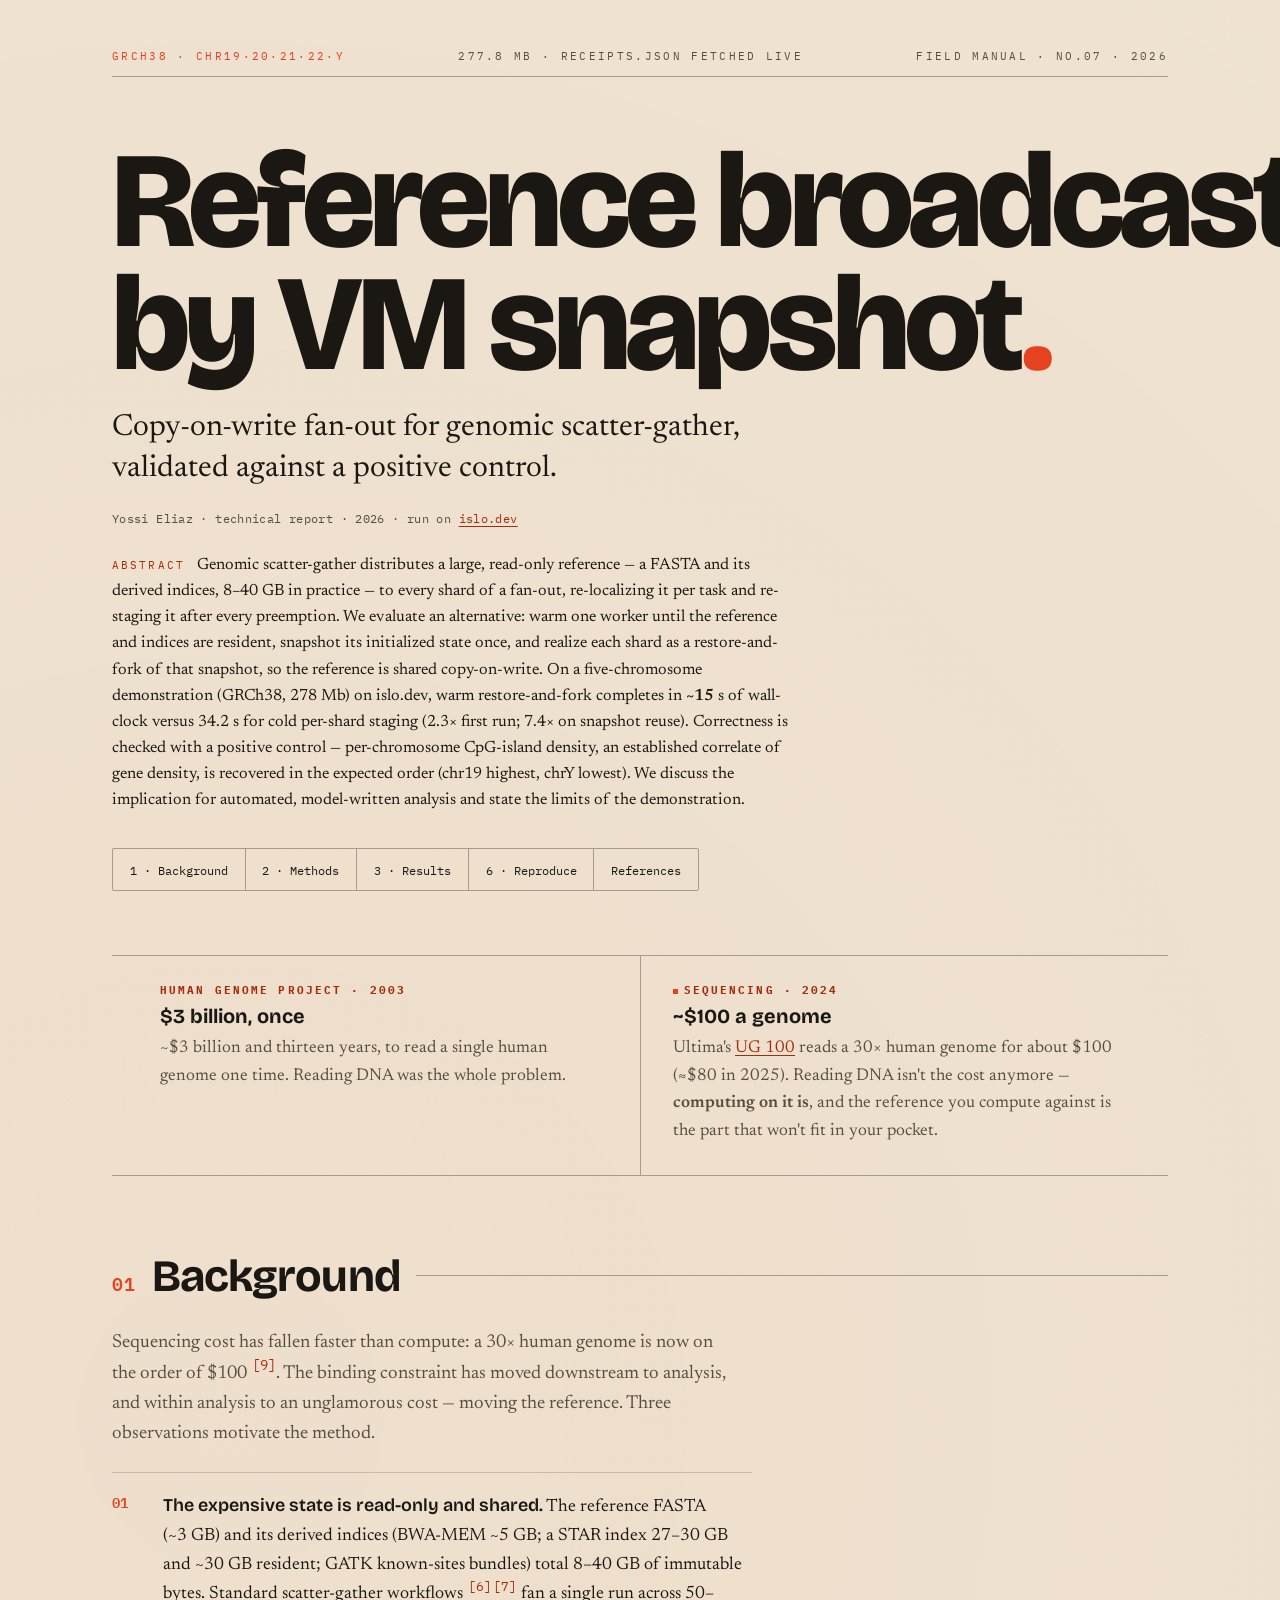
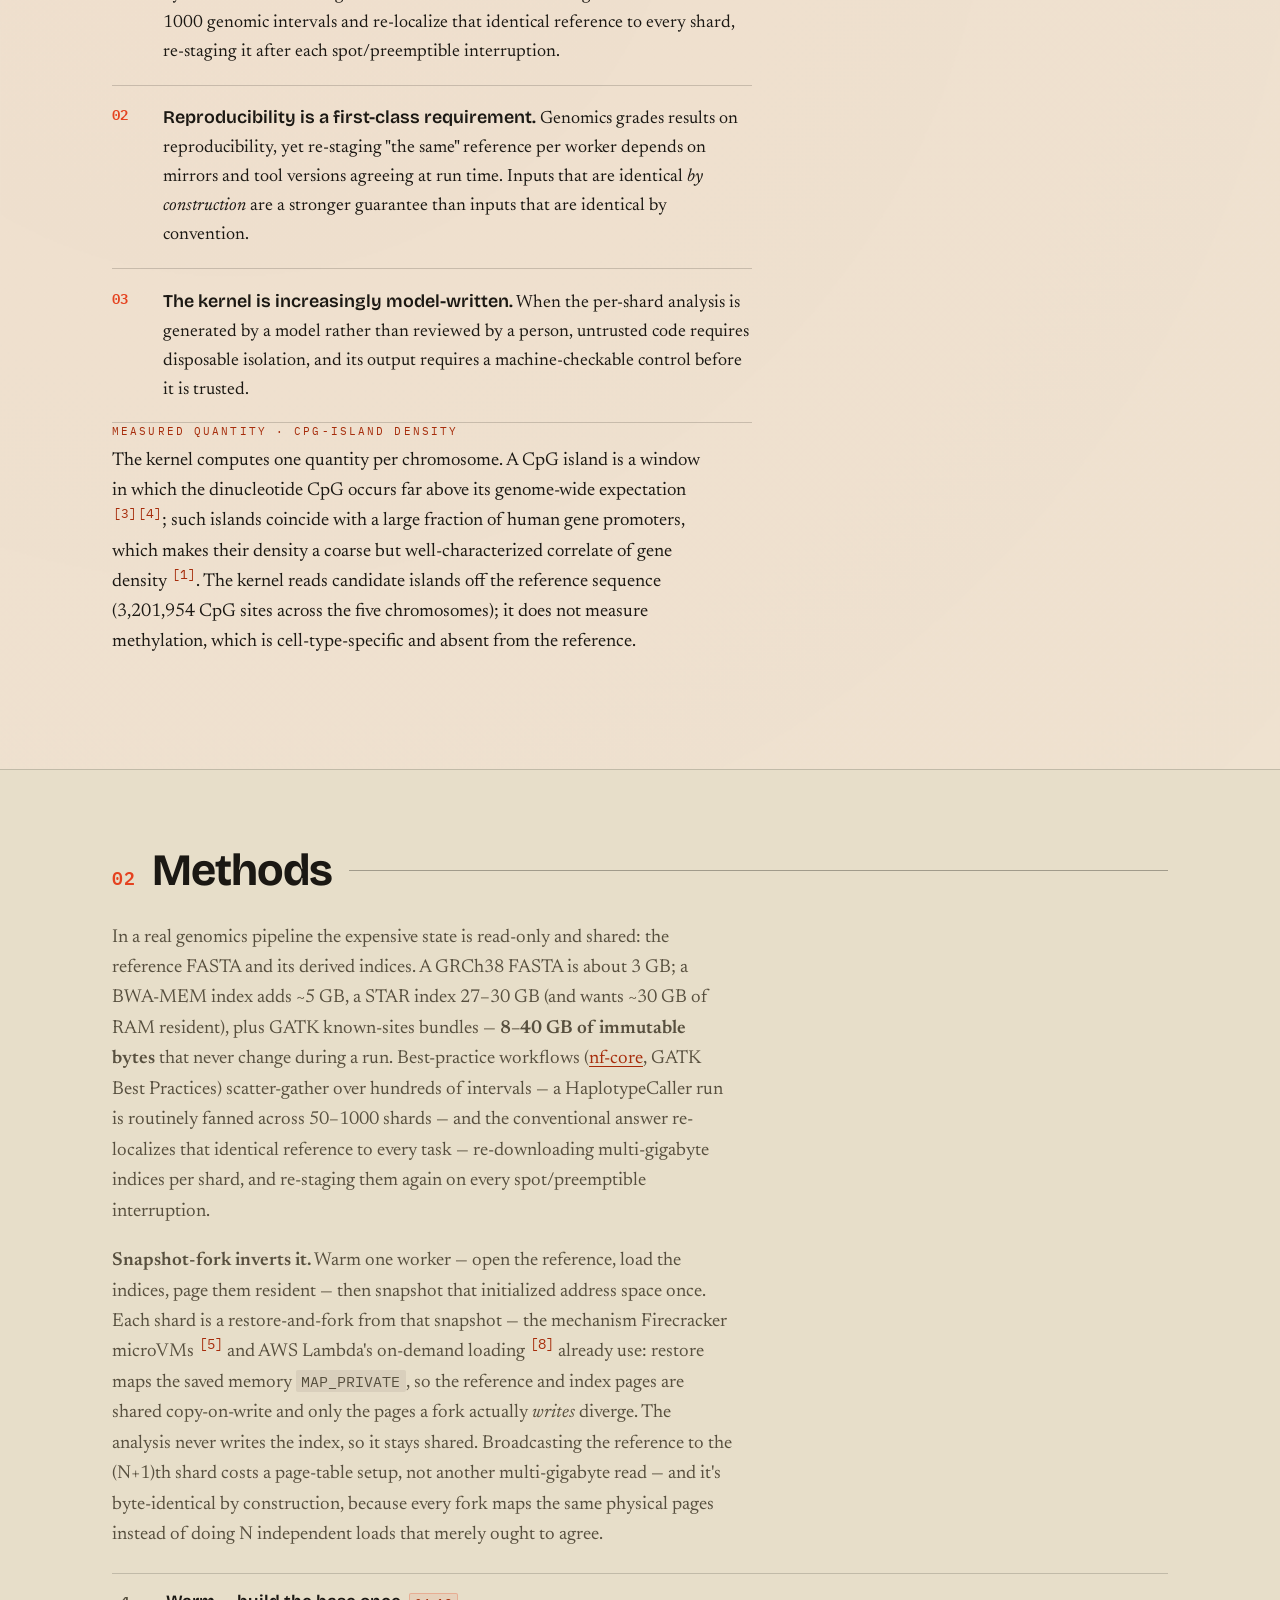
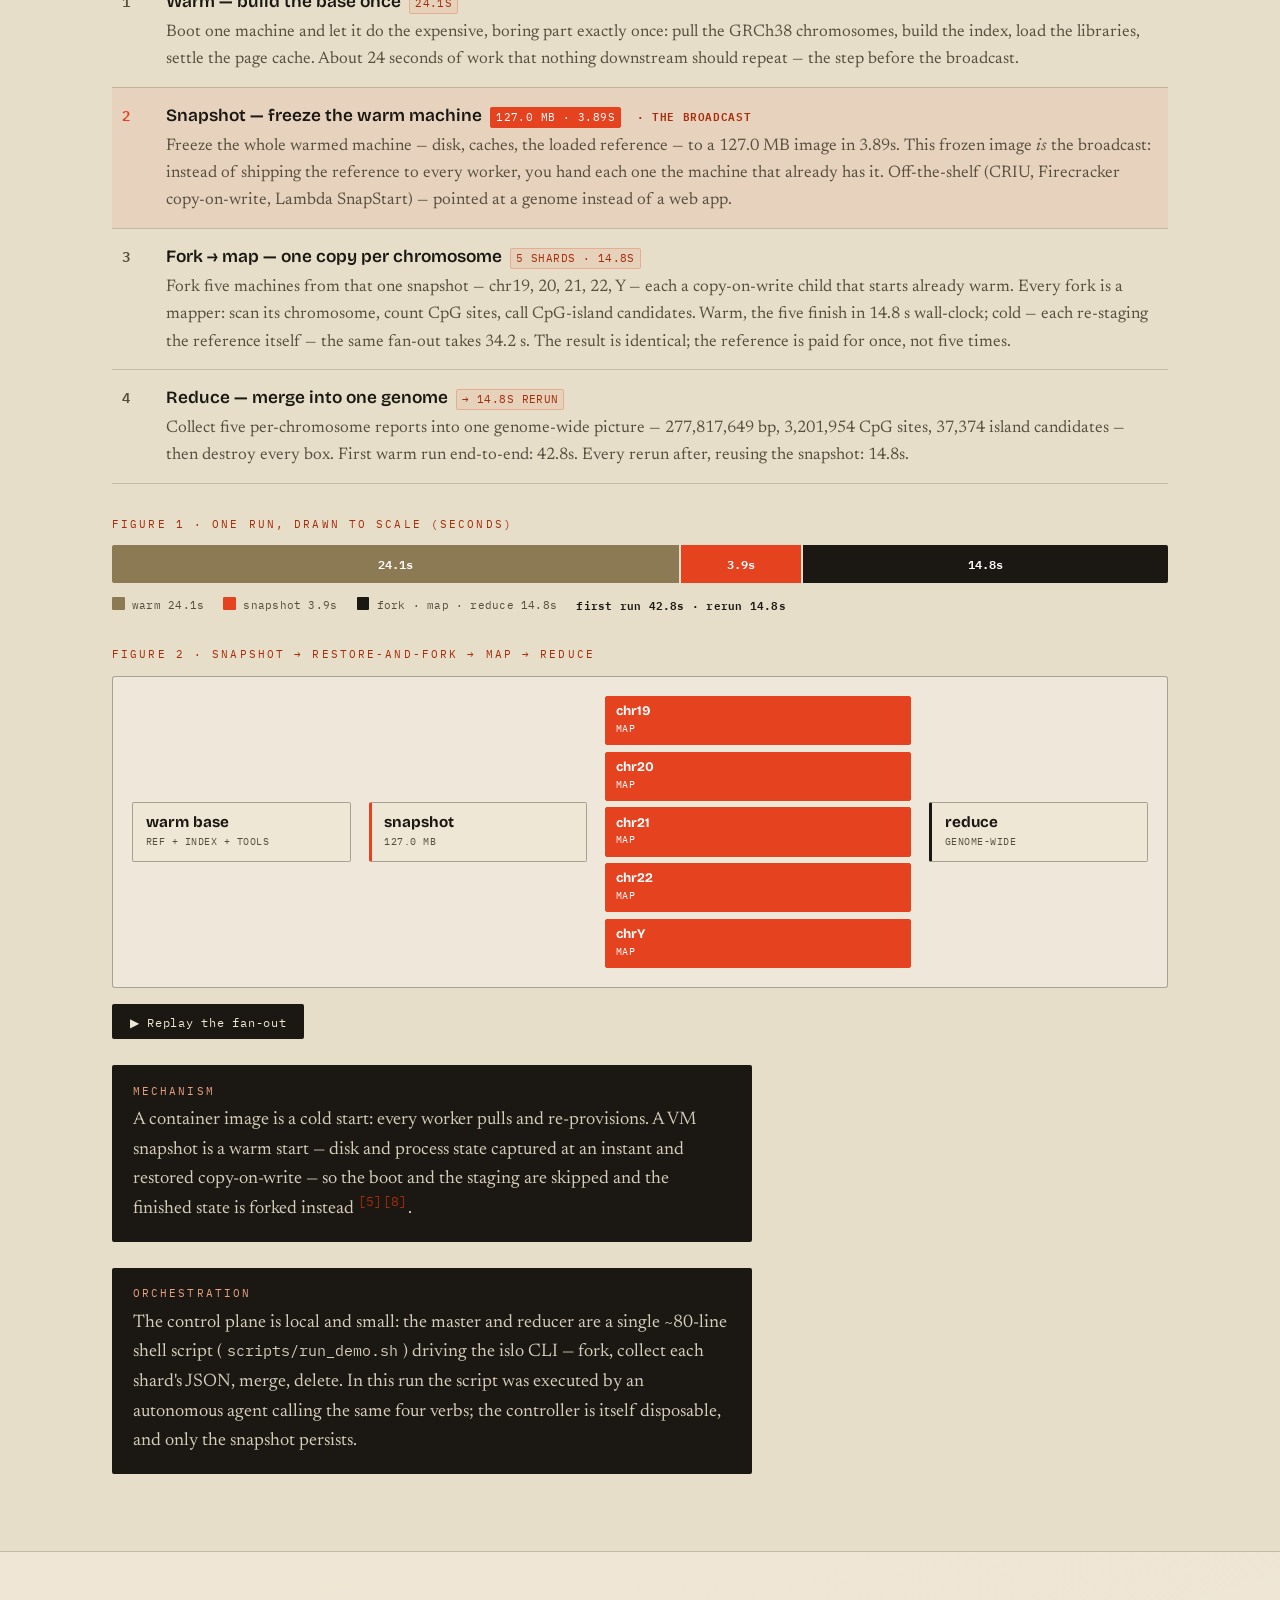
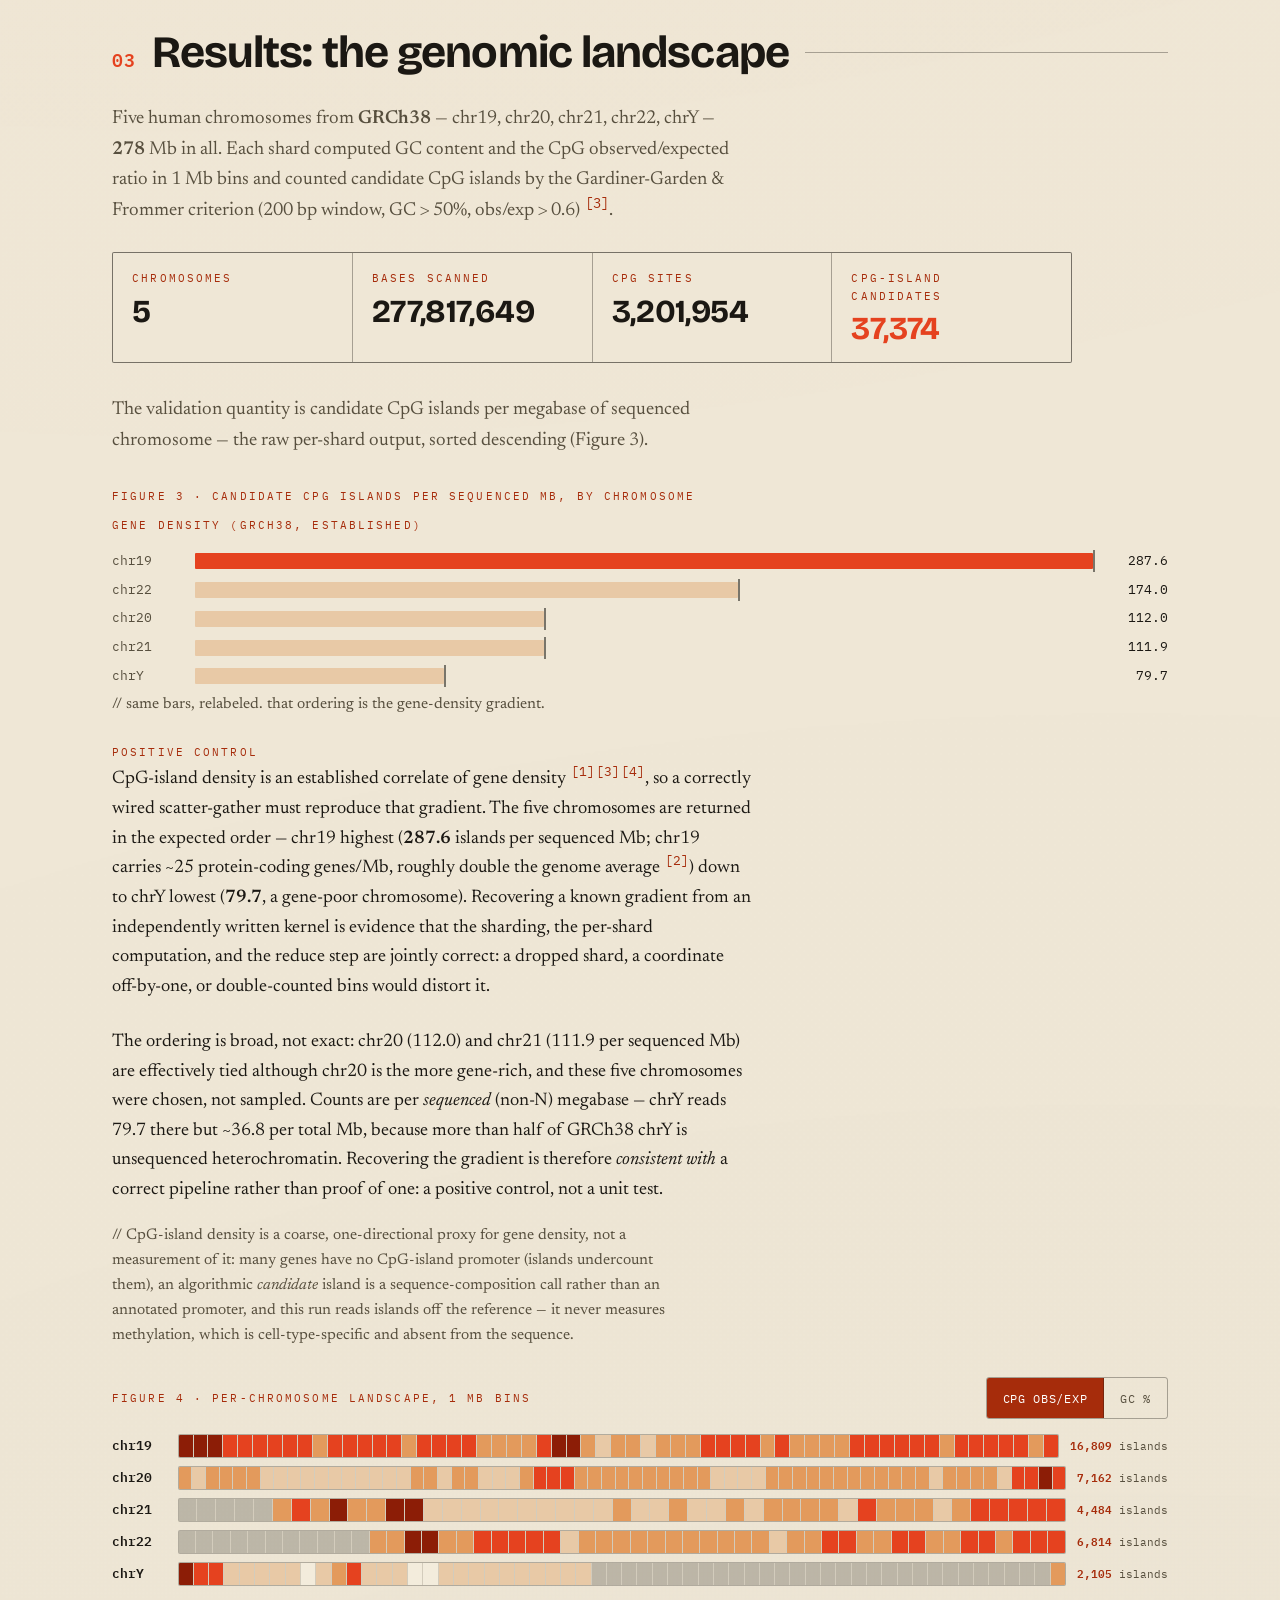
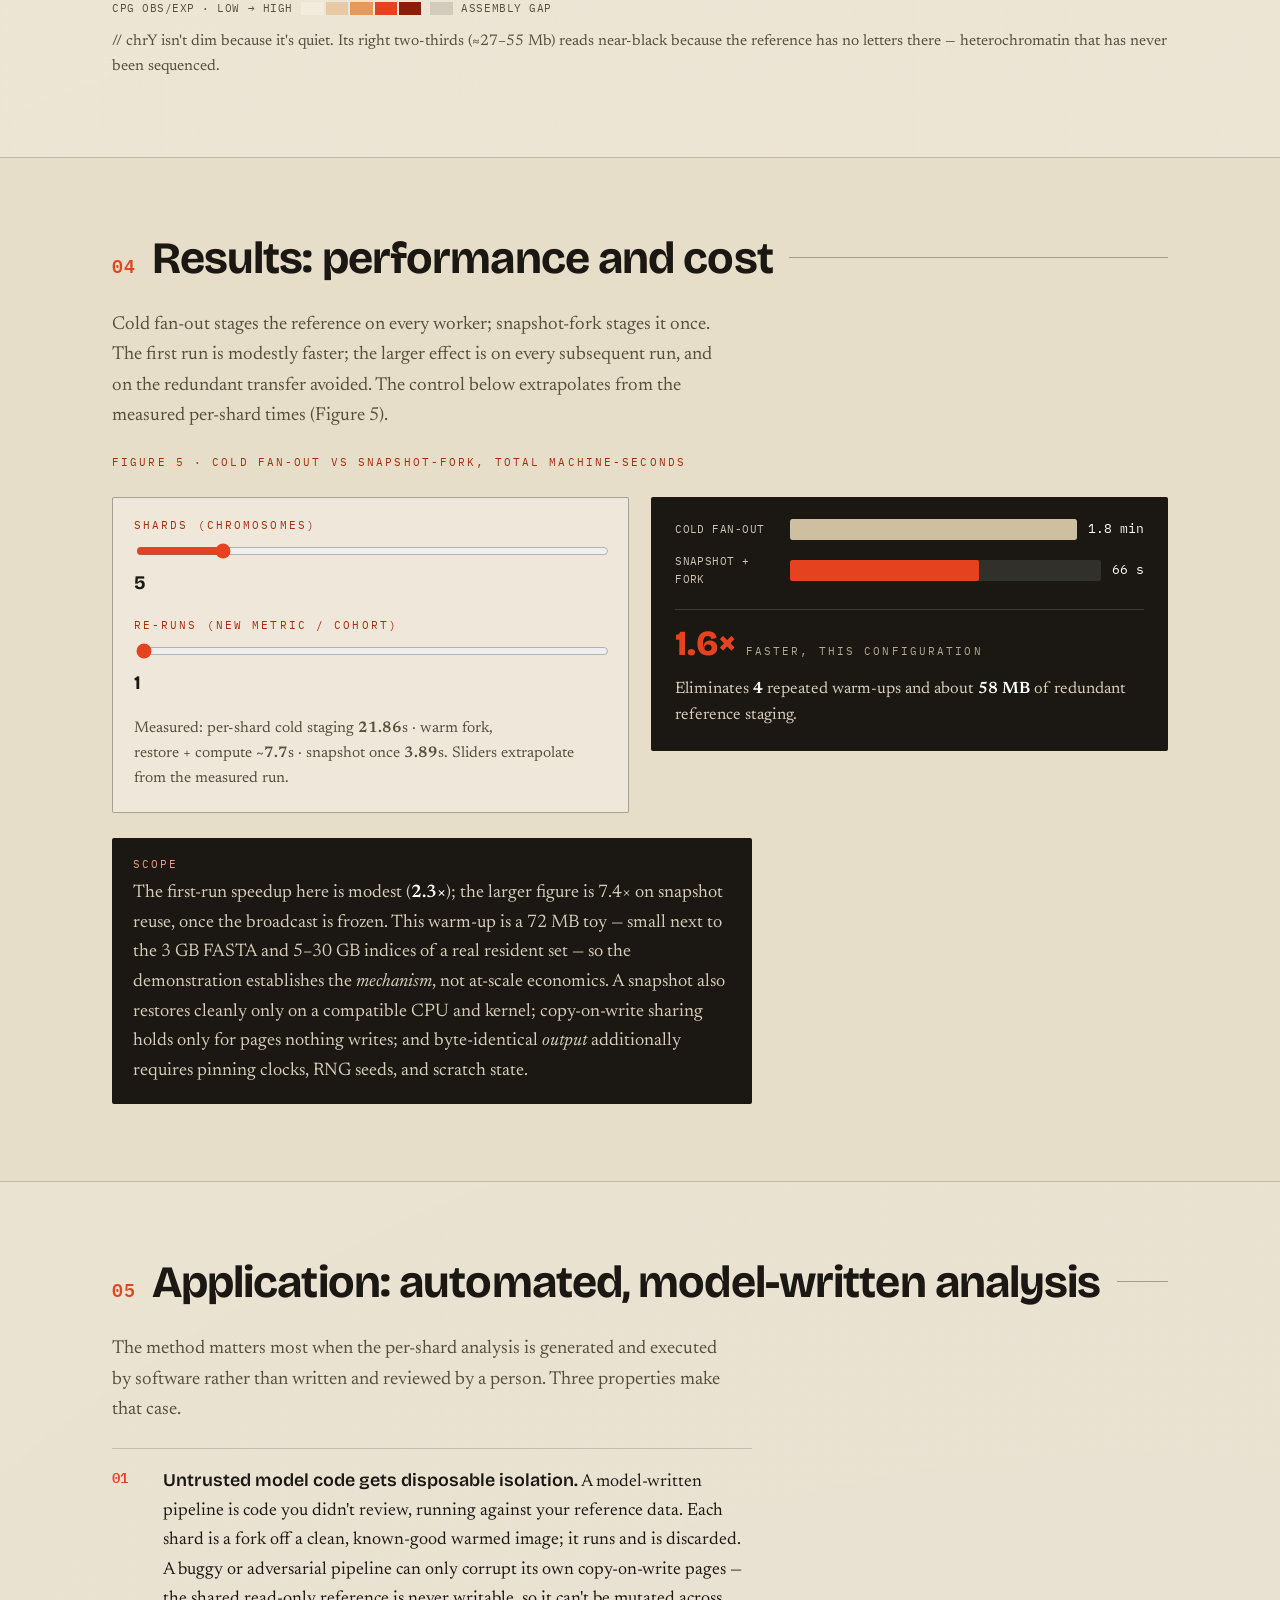
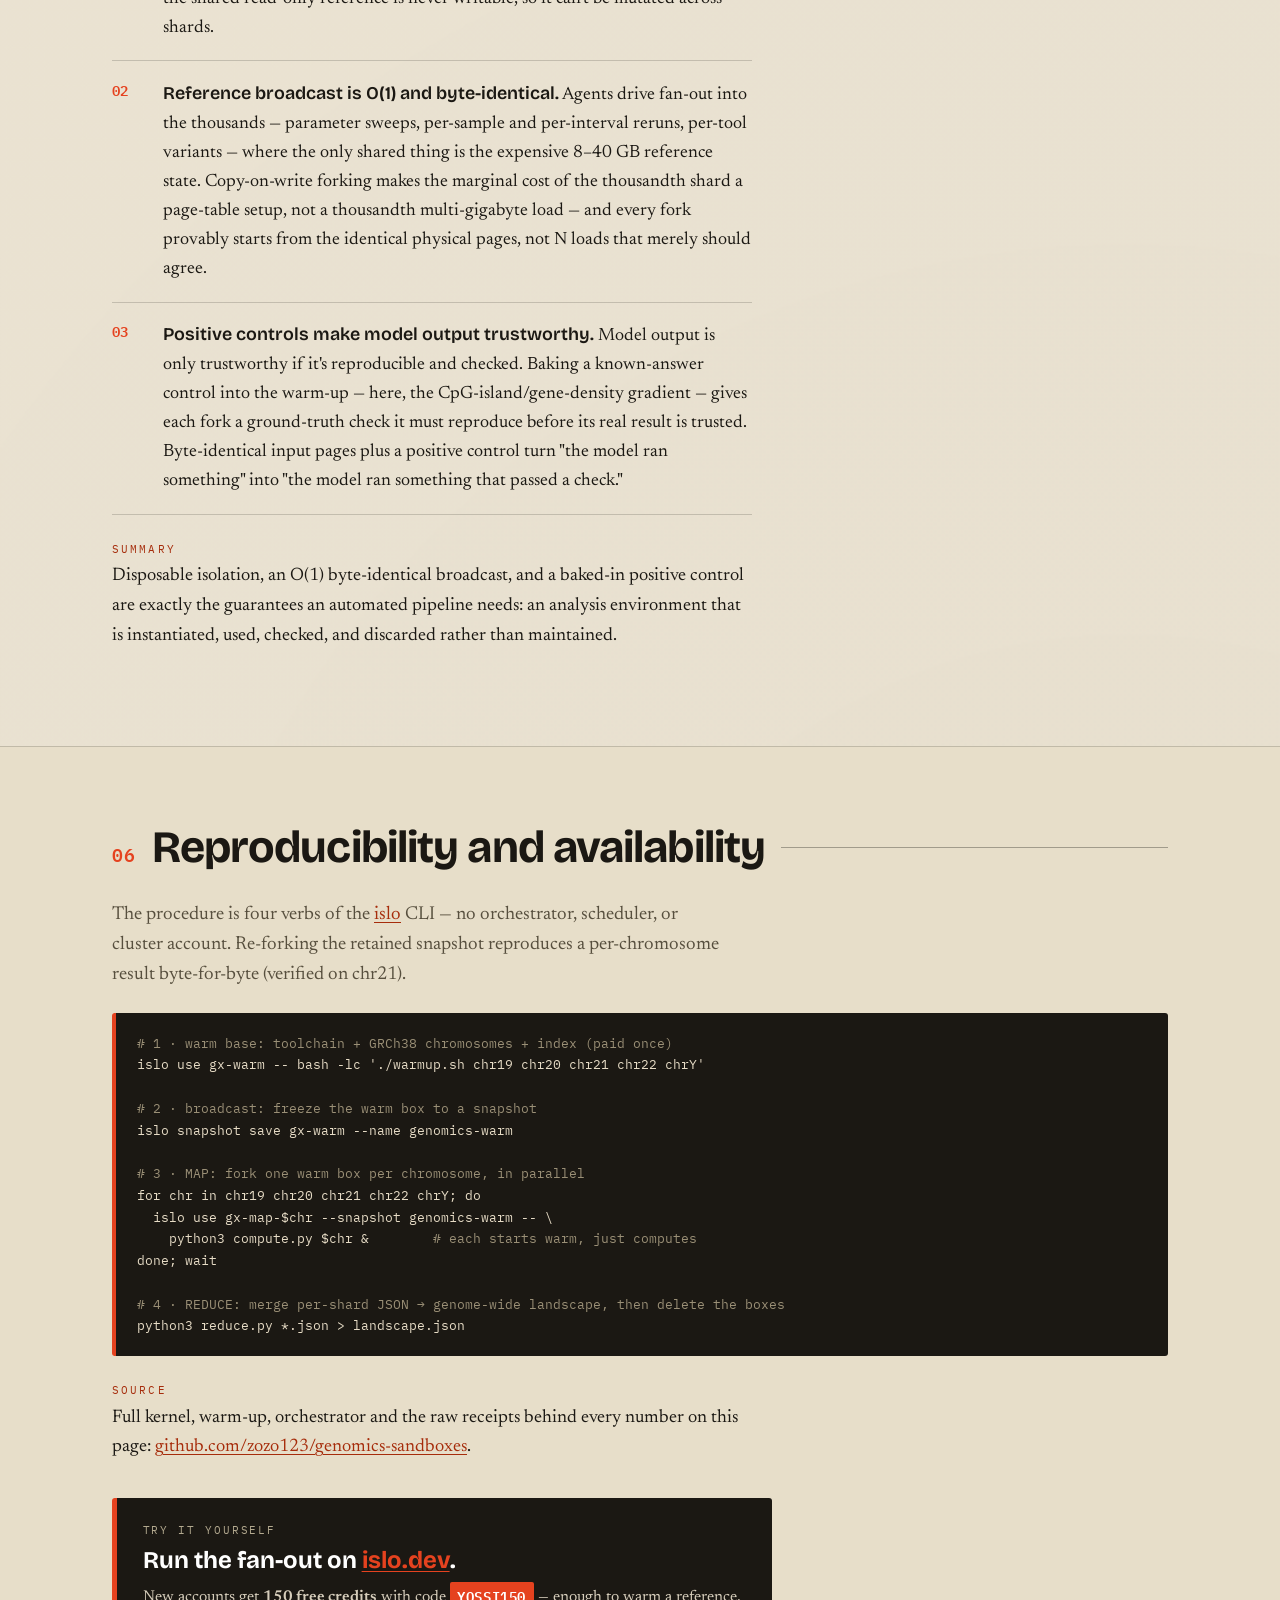
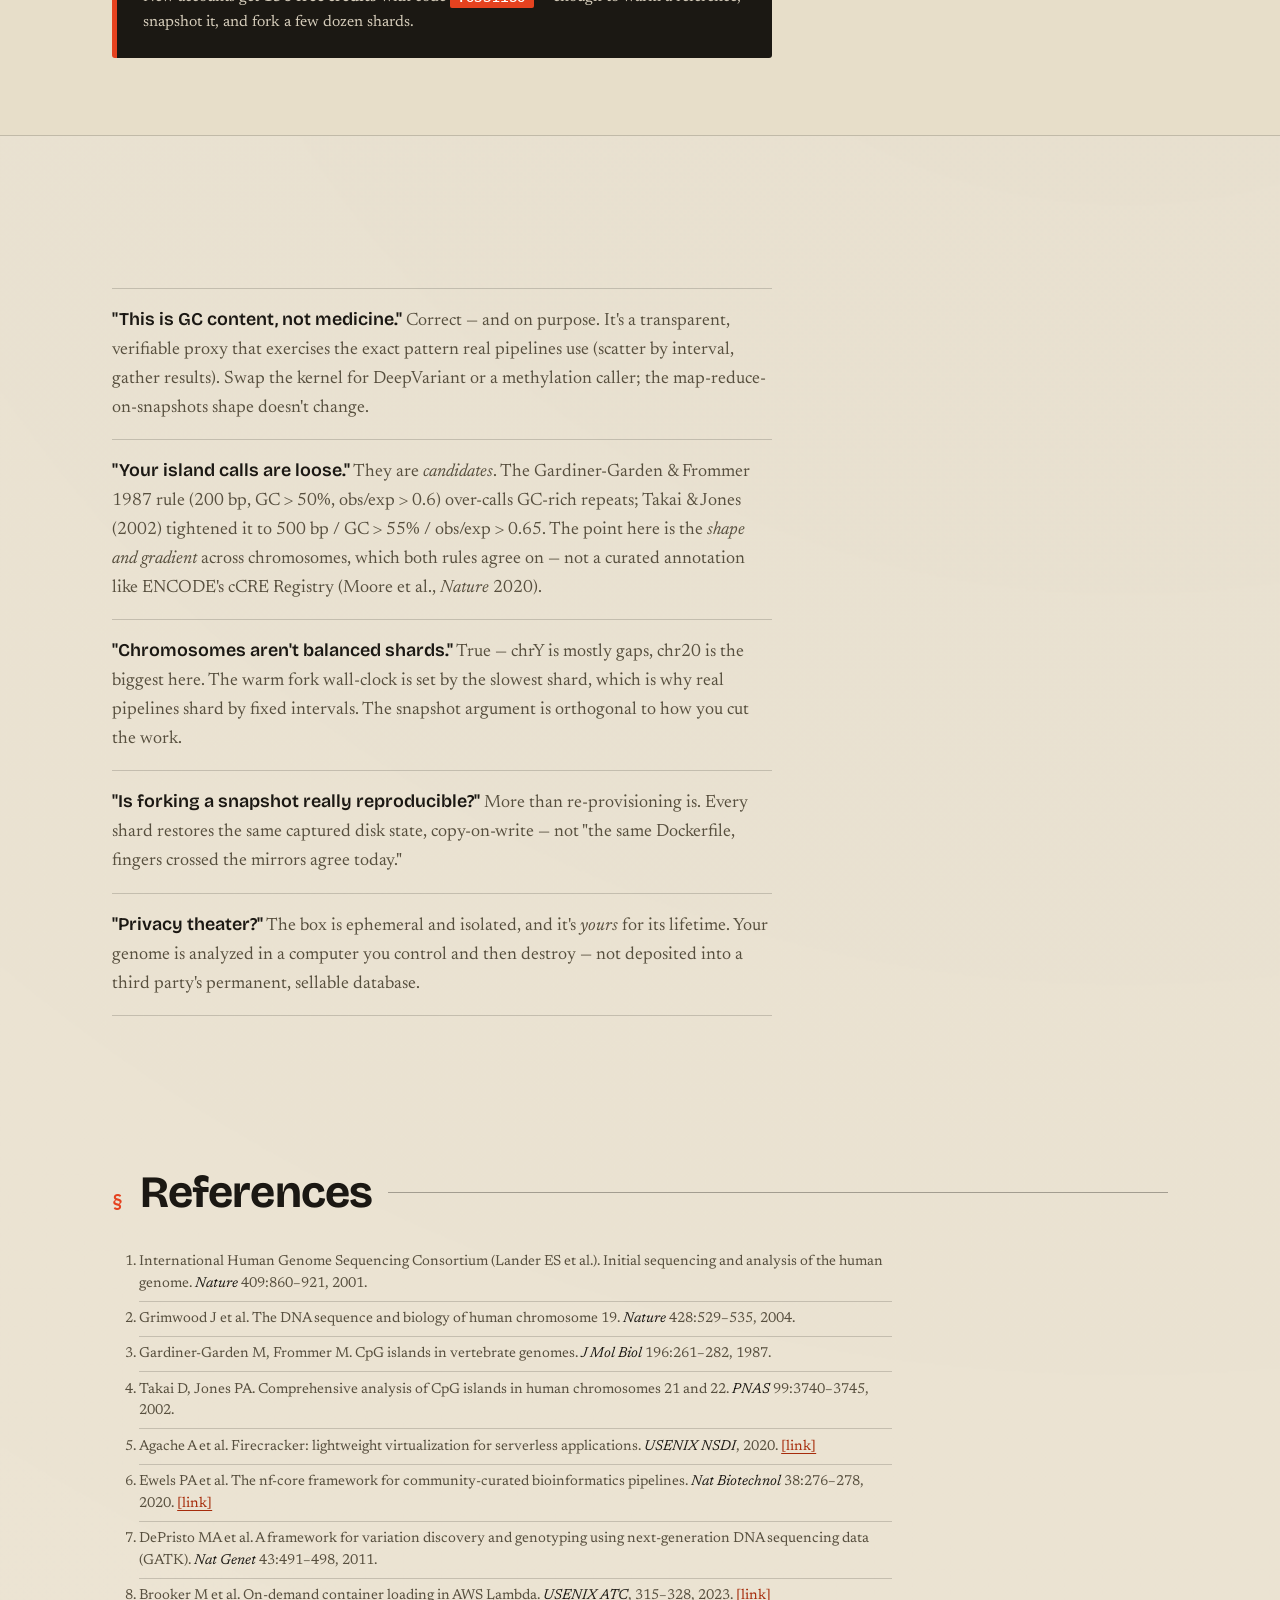
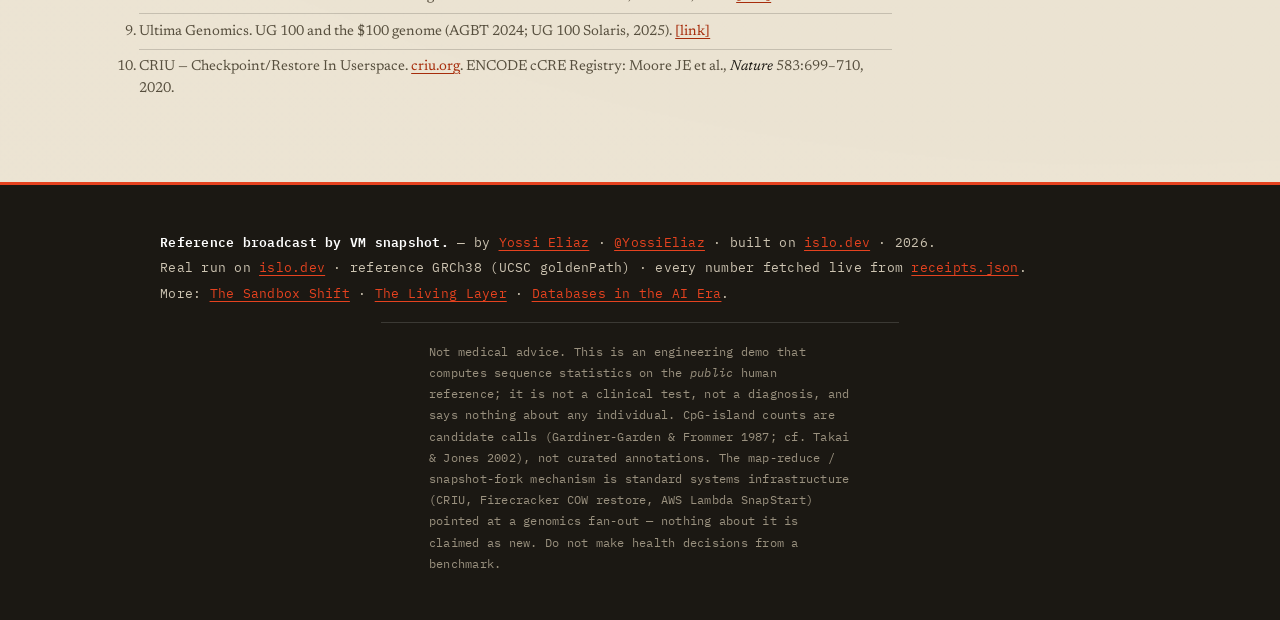
==== commit 78fc146c: "Rewrite as a technical report: abstract, sectioned headings, References, citations; add islo CTA (YO" ====
--- a/index.html
+++ b/index.html
@@ -3,7 +3,7 @@
 <head>
   <meta charset="utf-8">
   <meta name="viewport" content="width=device-width, initial-scale=1">
-  <title>Warm one box, fork the genome — reference-broadcast by VM snapshot</title>
+  <title>Reference broadcast by VM snapshot — copy-on-write fan-out for genomic scatter-gather</title>
   <meta name="description" content="In real genomics the expensive state is the read-only reference + indices (8–40 GB), re-staged to every shard. Warm one box, snapshot it, fork it copy-on-write per chromosome on islo.dev: an O(1), byte-identical broadcast. Validated against a positive control — the CpG-island/gene-density gradient. Real, reproducible.">
   <meta name="color-scheme" content="light">
   <meta name="theme-color" content="#1a1712">
@@ -13,16 +13,16 @@
 
   <meta property="og:type" content="article">
   <meta property="og:url" content="https://zozo123.github.io/genomics-sandboxes/">
-  <meta property="og:title" content="Warm one box. Fork the genome.">
+  <meta property="og:title" content="Reference broadcast by VM snapshot">
   <meta property="og:description" content="The reference + indices are 8–40 GB of read-only state re-staged to every shard. Snapshot one warm box, fork it copy-on-write per chromosome: an O(1), byte-identical broadcast.">
   <meta property="og:image" content="https://zozo123.github.io/genomics-sandboxes/og.png">
   <meta property="og:image:width" content="1200">
   <meta property="og:image:height" content="630">
-  <meta property="og:image:alt" content="The benchmark saw your genome — map-reduce the human genome on disposable sandboxes.">
+  <meta property="og:image:alt" content="Reference broadcast by VM snapshot — copy-on-write fan-out for genomic scatter-gather.">
   <meta name="twitter:card" content="summary_large_image">
   <meta name="twitter:site" content="@YossiEliaz">
   <meta name="twitter:creator" content="@YossiEliaz">
-  <meta name="twitter:title" content="Warm one box. Fork the genome.">
+  <meta name="twitter:title" content="Reference broadcast by VM snapshot">
   <meta name="twitter:description" content="Reference + indices are 8–40 GB of read-only state. Snapshot one warm box, fork it per chromosome: O(1), byte-identical broadcast. Validated by a positive control. Real demo on islo.dev.">
   <meta name="twitter:image" content="https://zozo123.github.io/genomics-sandboxes/og.png">
 
@@ -39,8 +39,8 @@
   {
     "@context": "https://schema.org",
     "@type": "TechArticle",
-    "headline": "Warm one box. Fork the genome.",
-    "description": "Reference broadcast by VM snapshot: warm one box with the reference + indices, snapshot it, fork it copy-on-write per chromosome on islo.dev. An O(1), byte-identical broadcast, validated against the CpG-island/gene-density positive control. Real, reproducible.",
+    "headline": "Reference broadcast by VM snapshot",
+    "description": "Copy-on-write fan-out for genomic scatter-gather: warm one worker with the reference and indices, snapshot it, and restore-and-fork per chromosome on islo.dev — an O(1), byte-identical broadcast, validated against a positive control (CpG-island vs gene-density gradient). Real, reproducible.",
     "url": "https://zozo123.github.io/genomics-sandboxes/",
     "image": "https://zozo123.github.io/genomics-sandboxes/og.png",
     "datePublished": "2026-06-14",
@@ -54,14 +54,14 @@
 <!-- ============ MASTHEAD ============ -->
 <header class="mast">
   <div class="rule-top"><span>GRCh38 · chr19·20·21·22·Y</span><span>277.8&nbsp;Mb · receipts.json fetched live</span><span>FIELD&nbsp;MANUAL · No.07 · 2026</span></div>
-  <h1 class="load" style="--d:.05s">Warm one box.<br>Fork the<br>genome<span class="dot">.</span></h1>
+  <h1 class="load" style="--d:.05s">Reference&nbsp;broadcast<br>by VM&nbsp;snapshot<span class="dot">.</span></h1>
   <p class="thesis load" style="--d:.18s">
-    I was benchmarking VM snapshots, not doing biology. The per-chromosome counts came back ranked by gene density — <em>a positive control on the pipeline, not a finding.</em>
+    Copy-on-write fan-out for genomic scatter-gather, validated against a positive control.
   </p>
-  <p class="claim load" style="--d:.3s">Warm a reference once, snapshot it, fork it copy-on-write to every shard — the expensive read-only state becomes an <strong>O(1), byte-identical broadcast</strong>, not a per-task re-download.</p>
-  <p class="def load" style="--d:.4s"><span class="mk">CpG island · the thing we scan for</span>A short stretch where the letters <code>C</code> and <code>G</code> sit together far more than chance — usually parked at the start of a gene. Whether it's chemically <i>methylated</i> is one of biology's master switches: it's what epigenetic age clocks read, what cancer screens watch, and what makes a neuron differ from a skin cell with identical DNA.</p>
+  <p class="byline load" style="--d:.26s">Yossi Eliaz · technical report · 2026 · run on <a href="https://islo.dev">islo.dev</a></p>
+  <p class="abstract load" style="--d:.36s"><span class="mk">Abstract</span> Genomic scatter-gather distributes a large, read-only reference — a FASTA and its derived indices, 8–40&nbsp;GB in practice — to every shard of a fan-out, re-localizing it per task and re-staging it after every preemption. We evaluate an alternative: warm one worker until the reference and indices are resident, snapshot its initialized state once, and realize each shard as a restore-and-fork of that snapshot, so the reference is shared copy-on-write. On a five-chromosome demonstration (GRCh38, <span data-bind="genome.total_bp_mb">278</span>&nbsp;Mb) on islo.dev, warm restore-and-fork completes in <b data-bind="map_wallclock_sec_round">~15</b>&nbsp;s of wall-clock versus 34.2&nbsp;s for cold per-shard staging (2.3× first run; 7.4× on snapshot reuse). Correctness is checked with a positive control — per-chromosome CpG-island density, an established correlate of gene density, is recovered in the expected order (chr19 highest, chrY lowest). We discuss the implication for automated, model-written analysis and state the limits of the demonstration.</p>
   <nav class="jump load" style="--d:.5s" aria-label="Sections">
-    <a href="#setup">01 / The setup</a><a href="#process">02 / The process</a><a href="#run">03 / The run</a><a href="#cost">04 / The cost</a><a href="#repro">⌗ Reproduce</a>
+    <a href="#setup">1 · Background</a><a href="#process">2 · Methods</a><a href="#run">3 · Results</a><a href="#repro">6 · Reproduce</a><a href="#refs">References</a>
   </nav>
 </header>
 
@@ -81,38 +81,38 @@
 
 <!-- ============ 01 THE SETUP ============ -->
 <section id="setup" class="sec">
-  <header class="sec-h reveal"><span class="idx">01</span><h2>What I was actually measuring</h2><span class="sec-line"></span></header>
-  <p class="lead reveal">The plan was boring on purpose: boot one machine, warm it once, snapshot it, and fork a copy per chromosome — just to see how much faster a <em>frozen</em> reference makes the next run. No biology goals. An infrastructure stopwatch. Three reasons it was worth doing at all:</p>
+  <header class="sec-h reveal"><span class="idx">01</span><h2>Background</h2><span class="sec-line"></span></header>
+  <p class="lead reveal">Sequencing cost has fallen faster than compute: a 30× human genome is now on the order of $100 <a href="#ref-9">[9]</a>. The binding constraint has moved downstream to analysis, and within analysis to an unglamorous cost — moving the reference. Three observations motivate the method.</p>
   <ol class="why">
-    <li class="reveal"><b>You can just read it yourself.</b> A 23andMe export, a Nebula or Nucleus whole-genome file, the public reference — it's all just text: four letters, a few billion times. The barrier was never the data. It was the machine.</li>
-    <li class="reveal"><b>The interesting signal is regulatory, not spelling.</b> Most consumer genomics stops at variants. But what your cells <i>do</i> with the same DNA is set by methylation at <span data-bind="genome.cpg_sites">3,201,954</span> CpG sites — the switches behind biological-age clocks, tumor screens, and cell identity. That's what the kernel counts.</li>
-    <li class="reveal"><b>A sandbox is a computer that dies on purpose.</b> In March 2025, 23andMe's Chapter&nbsp;11 put ~15&nbsp;million people's DNA on the auction block; twenty-seven state attorneys general sued. "Analyze your genome on a computer that dies on purpose" stopped sounding paranoid. The box boots, reads, reports, and vanishes — your data never outlives the question.</li>
-  </ol>
-  <p class="bear reveal"><span class="mk">the move</span>Bring your own genome. Shard it, fork a warm reference once, scan, reduce — then throw the computers away.</p>
+    <li class="reveal"><b>The expensive state is read-only and shared.</b> The reference FASTA (~3&nbsp;GB) and its derived indices (BWA-MEM ~5&nbsp;GB; a STAR index 27–30&nbsp;GB and ~30&nbsp;GB resident; GATK known-sites bundles) total 8–40&nbsp;GB of immutable bytes. Standard scatter-gather workflows <a href="#ref-6">[6]</a><a href="#ref-7">[7]</a> fan a single run across 50–1000 genomic intervals and re-localize that identical reference to every shard, re-staging it after each spot/preemptible interruption.</li>
+    <li class="reveal"><b>Reproducibility is a first-class requirement.</b> Genomics grades results on reproducibility, yet re-staging "the same" reference per worker depends on mirrors and tool versions agreeing at run time. Inputs that are identical <i>by construction</i> are a stronger guarantee than inputs that are identical by convention.</li>
+    <li class="reveal"><b>The kernel is increasingly model-written.</b> When the per-shard analysis is generated by a model rather than reviewed by a person, untrusted code requires disposable isolation, and its output requires a machine-checkable control before it is trusted.</li>
+  </ol>
+  <p class="def reveal"><span class="mk">measured quantity · CpG-island density</span>The kernel computes one quantity per chromosome. A CpG island is a window in which the dinucleotide CpG occurs far above its genome-wide expectation <a href="#ref-3">[3]</a><a href="#ref-4">[4]</a>; such islands coincide with a large fraction of human gene promoters, which makes their density a coarse but well-characterized correlate of gene density <a href="#ref-1">[1]</a>. The kernel reads candidate islands off the reference sequence (<span data-bind="genome.cpg_sites">3,201,954</span> CpG sites across the five chromosomes); it does not measure methylation, which is cell-type-specific and absent from the reference.</p>
 </section>
 
 <!-- ============ 02 THE PROCESS ============ -->
 <section id="process" class="sec alt">
-  <header class="sec-h reveal"><span class="idx">02</span><h2>The process: warm → snapshot → fork → reduce</h2><span class="sec-line"></span></header>
+  <header class="sec-h reveal"><span class="idx">02</span><h2>Methods</h2><span class="sec-line"></span></header>
   <p class="lead reveal">In a real genomics pipeline the expensive state is read-only and shared: the reference FASTA and its derived indices. A GRCh38 FASTA is about 3&nbsp;GB; a BWA-MEM index adds ~5&nbsp;GB, a STAR index 27–30&nbsp;GB (and wants ~30&nbsp;GB of RAM resident), plus GATK known-sites bundles — <b>8–40&nbsp;GB of immutable bytes</b> that never change during a run. Best-practice workflows (<a href="https://pubmed.ncbi.nlm.nih.gov/32055031/">nf-core</a>, GATK Best Practices) scatter-gather over hundreds of intervals — a HaplotypeCaller run is routinely fanned across 50–1000 shards — and the conventional answer re-localizes that identical reference to every task — re-downloading multi-gigabyte indices per shard, and re-staging them again on every spot/preemptible interruption.</p>
-  <p class="lead reveal"><strong>Snapshot-fork inverts it.</strong> Warm one worker — open the reference, load the indices, page them resident — then snapshot that initialized address space once. Each shard is a restore-and-fork from that snapshot, the mechanism Firecracker and Lambda SnapStart already use: restore maps the saved memory <code>MAP_PRIVATE</code>, so the reference and index pages are shared copy-on-write and only the pages a fork actually <i>writes</i> diverge. The analysis never writes the index, so it stays shared. Broadcasting the reference to the (N+1)th shard costs a page-table setup, not another multi-gigabyte read — and it's byte-identical by construction, because every fork maps the same physical pages instead of doing N independent loads that merely ought to agree.</p>
+  <p class="lead reveal"><strong>Snapshot-fork inverts it.</strong> Warm one worker — open the reference, load the indices, page them resident — then snapshot that initialized address space once. Each shard is a restore-and-fork from that snapshot — the mechanism Firecracker microVMs <a href="#ref-5">[5]</a> and AWS Lambda's on-demand loading <a href="#ref-8">[8]</a> already use: restore maps the saved memory <code>MAP_PRIVATE</code>, so the reference and index pages are shared copy-on-write and only the pages a fork actually <i>writes</i> diverge. The analysis never writes the index, so it stays shared. Broadcasting the reference to the (N+1)th shard costs a page-table setup, not another multi-gigabyte read — and it's byte-identical by construction, because every fork maps the same physical pages instead of doing N independent loads that merely ought to agree.</p>
 
   <ol class="ladder reveal" id="pattern-steps">
-    <li><span class="rung">Warm — build the base once <span class="rt">24.1s</span></span><span class="d">Boot one machine and let it do the expensive, boring part exactly once: pull the GRCh38 chromosomes, build the index, load the libraries, settle the page cache. Twenty-four seconds nothing downstream should ever repeat — the moment before the broadcast.</span></li>
+    <li><span class="rung">Warm — build the base once <span class="rt">24.1s</span></span><span class="d">Boot one machine and let it do the expensive, boring part exactly once: pull the GRCh38 chromosomes, build the index, load the libraries, settle the page cache. About 24 seconds of work that nothing downstream should repeat — the step before the broadcast.</span></li>
     <li class="sweet"><span class="rung">Snapshot — freeze the warm machine <span class="rt"><span data-bind="snapshot.size">127&nbsp;MB</span> · <span data-bind="snapshot.save_sec">3.9</span>s</span></span><span class="d">Freeze the whole warmed machine — disk, caches, the loaded reference — to a <span data-bind="snapshot.size">127&nbsp;MB</span> image in <span data-bind="snapshot.save_sec">3.9</span>s. This frozen image <i>is</i> the broadcast: instead of shipping the reference to every worker, you hand each one the machine that already has it. Off-the-shelf (CRIU, Firecracker copy-on-write, Lambda SnapStart) — pointed at a genome instead of a web app.</span></li>
-    <li><span class="rung">Fork → map — one copy per chromosome <span class="rt">5 shards · 14.8s</span></span><span class="d">Fork five machines from that one snapshot — chr19, 20, 21, 22, Y — each a copy-on-write child that starts already warm. Every fork is a mapper: scan its chromosome, count CpG sites, call CpG-island candidates. Warm, the five finish in 14.8s wall-clock; cold — each re-staging the reference itself — the same fan-out takes 34.2s. Same answer; you just paid for the reference once instead of five times.</span></li>
+    <li><span class="rung">Fork → map — one copy per chromosome <span class="rt">5 shards · 14.8s</span></span><span class="d">Fork five machines from that one snapshot — chr19, 20, 21, 22, Y — each a copy-on-write child that starts already warm. Every fork is a mapper: scan its chromosome, count CpG sites, call CpG-island candidates. Warm, the five finish in 14.8&nbsp;s wall-clock; cold — each re-staging the reference itself — the same fan-out takes 34.2&nbsp;s. The result is identical; the reference is paid for once, not five times.</span></li>
     <li><span class="rung">Reduce — merge into one genome <span class="rt">→ 14.8s rerun</span></span><span class="d">Collect five per-chromosome reports into one genome-wide picture — <span data-bind="genome.total_bp_commas">277,817,649</span> bp, <span data-bind="genome.cpg_sites">3,201,954</span> CpG sites, <span data-bind="genome.cpg_islands">37,374</span> island candidates — then destroy every box. First warm run end-to-end: 42.8s. Every rerun after, reusing the snapshot: 14.8s.</span></li>
   </ol>
 
   <!-- process timeline: same four phases, true proportional widths from receipts -->
   <figure class="timeline reveal" aria-label="Process timeline at true proportional durations">
-    <figcaption class="mk">one run, to scale · seconds</figcaption>
+    <figcaption class="mk">Figure 1 · one run, drawn to scale (seconds)</figcaption>
     <div id="proc-timeline" class="proc-timeline"></div>
   </figure>
 
   <!-- fork fan-out animation -->
   <figure class="forkfig reveal" aria-label="Animation: one warm snapshot forks into five map shards, then reduces">
-    <figcaption class="mk">snapshot → fork → map → reduce</figcaption>
+    <figcaption class="mk">Figure 2 · snapshot → restore-and-fork → map → reduce</figcaption>
     <div id="forkstage" class="forkstage" data-state="idle">
       <div class="fork-warm"><span class="box-tag">warm base</span><span class="box-sub">ref + index + tools</span></div>
       <div class="fork-snap"><span class="box-tag">snapshot</span><span class="box-sub" data-bind="snapshot.size">127 MB</span></div>
@@ -121,15 +121,14 @@
     </div>
     <button class="btn" id="fork-run" type="button">▶ Replay the fan-out</button>
   </figure>
-  <p class="kicker reveal"><span class="mk">why a snapshot and not a container image</span>A container image is the cold start: every worker pulls and re-provisions. A <strong>VM snapshot is the warm start</strong> — disk and process state captured at an instant, restored copy-on-write. Skip the boot, skip the staging, fork the finished state.</p>
-  <p class="kicker reveal"><span class="mk">the control plane is local</span>There is no cluster to manage. The entire master <em>and</em> reducer is one ~80-line shell script on a laptop — <code>scripts/run_demo.sh</code> — driving the islo CLI: fork, collect each shard's JSON, merge, delete. This whole run was orchestrated exactly that way by an agent (<strong>Claude Code</strong>) calling the same four verbs. The controller is disposable too; only the snapshot persists.</p>
-  <p class="bear reveal"><span class="mk">the turn</span>That was the whole point of the exercise — measure the speedup. Then I looked at the per-chromosome counts the mappers returned, and the benchmark stopped being about speed.</p>
+  <p class="kicker reveal"><span class="mk">Mechanism</span>A container image is a cold start: every worker pulls and re-provisions. A VM snapshot is a warm start — disk and process state captured at an instant and restored copy-on-write — so the boot and the staging are skipped and the finished state is forked instead <a href="#ref-5">[5]</a><a href="#ref-8">[8]</a>.</p>
+  <p class="kicker reveal"><span class="mk">Orchestration</span>The control plane is local and small: the master and reducer are a single ~80-line shell script (<code>scripts/run_demo.sh</code>) driving the islo CLI — fork, collect each shard's JSON, merge, delete. In this run the script was executed by an autonomous agent calling the same four verbs; the controller is itself disposable, and only the snapshot persists.</p>
 </section>
 
 <!-- ============ 03 THE RUN ============ -->
 <section id="run" class="sec">
-  <header class="sec-h reveal"><span class="idx">03</span><h2>The run</h2><span class="sec-line"></span></header>
-  <p class="lead reveal">Five human chromosomes from <b>GRCh38</b> — chr19, chr20, chr21, chr22, chrY — <b data-bind="genome.total_bp_mb">278</b>&nbsp;Mb in all. Each shard computed GC% and CpG observed/expected in 1&nbsp;Mb bins, and counted CpG-island candidates (Gardiner-Garden &amp; Frommer: 200&nbsp;bp window, GC&nbsp;&gt;&nbsp;50%, obs/exp&nbsp;&gt;&nbsp;0.6).</p>
+  <header class="sec-h reveal"><span class="idx">03</span><h2>Results: the genomic landscape</h2><span class="sec-line"></span></header>
+  <p class="lead reveal">Five human chromosomes from <b>GRCh38</b> — chr19, chr20, chr21, chr22, chrY — <b data-bind="genome.total_bp_mb">278</b>&nbsp;Mb in all. Each shard computed GC content and the CpG observed/expected ratio in 1&nbsp;Mb bins and counted candidate CpG islands by the Gardiner-Garden &amp; Frommer criterion (200&nbsp;bp window, GC&nbsp;&gt;&nbsp;50%, obs/exp&nbsp;&gt;&nbsp;0.6) <a href="#ref-3">[3]</a>.</p>
 
   <div class="stats reveal" id="stats">
     <div class="stat"><span class="mk">chromosomes</span><b data-bind="shards">5</b></div>
@@ -138,23 +137,24 @@
     <div class="stat hot"><span class="mk">CpG-island candidates</span><b data-bind="genome.cpg_islands">37,374</b></div>
   </div>
 
-  <p class="lead reveal" style="margin-top:2rem">Each shard came back with one number I care about here: how many CpG-island candidates it found, per megabase of its chromosome. Raw benchmark output. Sorted, it looks like this.</p>
-
-  <!-- the two-reading bar: an infra metric that turns out to be a biology fact -->
+  <p class="lead reveal" style="margin-top:2rem">The validation quantity is candidate CpG islands per megabase of sequenced chromosome — the raw per-shard output, sorted descending (Figure&nbsp;3).</p>
+
+  <!-- the two-reading bar: an infra metric that is a known biological gradient -->
   <figure class="tworead reveal" aria-label="CpG-island density per chromosome">
+    <figcaption class="mk">Figure 3 · candidate CpG islands per sequenced Mb, by chromosome</figcaption>
     <div class="tworead-axis"><span class="mk" id="tworead-axis-lab">islands / Mb</span></div>
     <div id="tworead" class="tworead-rows"></div>
-    <p class="calc-note" id="tworead-cap">// raw benchmark output — CpG-island candidates per megabase.</p>
-  </figure>
-
-  <p class="bear reveal" id="aha"><span class="mk">this is a positive control, not a discovery</span>CpG-island density is known to rise with gene density, so a <em>correct</em> scatter-gather must reproduce that gradient. The five chromosomes come back ordered chr19 (densest, <b data-bind="biology.chr19_density">287.6</b> islands per sequenced Mb) down to chrY (a gene desert, <b data-bind="biology.chrY_density">79.7</b>) — exactly what a working map-reduce should yield. The relationship has been in the literature for decades (Gardiner-Garden &amp; Frommer 1987; Takai &amp; Jones 2002; chr19 carries ~25 protein-coding genes/Mb, roughly double the genome average, Grimwood et&nbsp;al., <i>Nature</i> 2004).</p>
-  <p class="bear reveal">The value isn't the biology — it's that recovering a known gradient from an independently written kernel tells you the sharding, the per-shard compute, and the reduce step are all wired correctly. A broken fan-out — a dropped shard, a coordinate off-by-one, double-counted bins — would distort it. The ordering is broad, not exact: chr20 (112.0) and chr21 (111.9 per sequenced Mb) are effectively tied even though chr20 is the more gene-rich, and these five were chosen, not sampled. Counts are per <i>sequenced</i> (non-N) megabase — chrY reads 79.7 there but only ~36.8 per total Mb, since over half of GRCh38 chrY is unsequenced heterochromatin. Recovering the gradient is <em>consistent with</em> a correct pipeline, not proof of one: a positive control, not a unit test.</p>
+    <p class="calc-note" id="tworead-cap">// per-shard benchmark output, before any biological interpretation.</p>
+  </figure>
+
+  <p class="bear reveal" id="aha"><span class="mk">Positive control</span>CpG-island density is an established correlate of gene density <a href="#ref-1">[1]</a><a href="#ref-3">[3]</a><a href="#ref-4">[4]</a>, so a correctly wired scatter-gather must reproduce that gradient. The five chromosomes are returned in the expected order — chr19 highest (<b data-bind="biology.chr19_density">287.6</b> islands per sequenced Mb; chr19 carries ~25 protein-coding genes/Mb, roughly double the genome average <a href="#ref-2">[2]</a>) down to chrY lowest (<b data-bind="biology.chrY_density">79.7</b>, a gene-poor chromosome). Recovering a known gradient from an independently written kernel is evidence that the sharding, the per-shard computation, and the reduce step are jointly correct: a dropped shard, a coordinate off-by-one, or double-counted bins would distort it.</p>
+  <p class="bear reveal">The ordering is broad, not exact: chr20 (112.0) and chr21 (111.9 per sequenced Mb) are effectively tied although chr20 is the more gene-rich, and these five chromosomes were chosen, not sampled. Counts are per <i>sequenced</i> (non-N) megabase — chrY reads 79.7 there but ~36.8 per total Mb, because more than half of GRCh38 chrY is unsequenced heterochromatin. Recovering the gradient is therefore <em>consistent with</em> a correct pipeline rather than proof of one: a positive control, not a unit test.</p>
   <p class="calc-note reveal" id="aha-caveat">// CpG-island density is a coarse, one-directional proxy for gene density, not a measurement of it: many genes have no CpG-island promoter (islands undercount them), an algorithmic <i>candidate</i> island is a sequence-composition call rather than an annotated promoter, and this run reads islands off the reference — it never measures methylation, which is cell-type-specific and absent from the sequence.</p>
 
   <!-- karyotype landscape -->
   <figure class="kary-wrap reveal" aria-label="Per-chromosome CpG / GC landscape">
     <div class="kary-head">
-      <figcaption class="mk">per-chromosome landscape · 1&nbsp;Mb bins</figcaption>
+      <figcaption class="mk">Figure 4 · per-chromosome landscape, 1&nbsp;Mb bins</figcaption>
       <div class="seg kary-seg" role="tablist" aria-label="Metric">
         <button role="tab" aria-selected="true" data-metric="cpg_oe" type="button">CpG obs/exp</button>
         <button role="tab" aria-selected="false" data-metric="gc" type="button">GC&nbsp;%</button>
@@ -168,9 +168,10 @@
 
 <!-- ============ 04 THE COST ============ -->
 <section id="cost" class="sec alt">
-  <header class="sec-h reveal"><span class="idx">04</span><h2>What the snapshot actually buys</h2><span class="sec-line"></span></header>
-  <p class="lead reveal">The naive way: every worker stages the reference itself. The snapshot way: stage once, fork. The first run is faster; the real payoff is every run <em>after</em> — and the redundant work you never do.</p>
-
+  <header class="sec-h reveal"><span class="idx">04</span><h2>Results: performance and cost</h2><span class="sec-line"></span></header>
+  <p class="lead reveal">Cold fan-out stages the reference on every worker; snapshot-fork stages it once. The first run is modestly faster; the larger effect is on every subsequent run, and on the redundant transfer avoided. The control below extrapolates from the measured per-shard times (Figure&nbsp;5).</p>
+
+  <p class="mk reveal" style="display:block;margin:1.4rem 0 .4rem">Figure 5 · cold fan-out vs snapshot-fork, total machine-seconds</p>
   <div class="calc reveal" id="calc">
     <div class="calc-controls">
       <label class="calc-row">
@@ -195,25 +196,25 @@
     </div>
   </div>
 
-  <p class="kicker reveal"><span class="mk">the honest version</span>First run: a modest <strong data-bind="economics.speedup_fanout">2.3×</strong>, and I'll say so. The real win is the <em>second</em> question you ask — 7.4× on rerun, because the broadcast is already frozen. <strong>Honest scope:</strong> this warm-up is a 72&nbsp;MB toy, tiny next to the 3&nbsp;GB FASTA and 5–30&nbsp;GB indices a real alignment resident set holds — so this shows the <em>mechanism</em>, not the at-scale economics. And a snapshot restores cleanly only on a compatible CPU/kernel; copy-on-write sharing holds only for pages nobody writes; byte-identical <i>output</i> still means pinning clocks, RNG seeds, and scratch state.</p>
+  <p class="kicker reveal"><span class="mk">Scope</span>The first-run speedup here is modest (<strong data-bind="economics.speedup_fanout">2.3×</strong>); the larger figure is 7.4× on snapshot reuse, once the broadcast is frozen. This warm-up is a 72&nbsp;MB toy — small next to the 3&nbsp;GB FASTA and 5–30&nbsp;GB indices of a real resident set — so the demonstration establishes the <em>mechanism</em>, not at-scale economics. A snapshot also restores cleanly only on a compatible CPU and kernel; copy-on-write sharing holds only for pages nothing writes; and byte-identical <i>output</i> additionally requires pinning clocks, RNG seeds, and scratch state.</p>
 </section>
 
 <!-- ============ 05 WHY AN AGENT WANTS THIS ============ -->
 <section id="value" class="sec">
-  <header class="sec-h reveal"><span class="idx">05</span><h2>Why an agent wants this</h2><span class="sec-line"></span></header>
-  <p class="lead reveal">The reason to run genomics this way isn't the speedup. It's that the analysis above was written and executed by software, not a person — and that only works if the computer is disposable.</p>
+  <header class="sec-h reveal"><span class="idx">05</span><h2>Application: automated, model-written analysis</h2><span class="sec-line"></span></header>
+  <p class="lead reveal">The method matters most when the per-shard analysis is generated and executed by software rather than written and reviewed by a person. Three properties make that case.</p>
   <ol class="why">
     <li class="reveal"><b>Untrusted model code gets disposable isolation.</b> A model-written pipeline is code you didn't review, running against your reference data. Each shard is a fork off a clean, known-good warmed image; it runs and is discarded. A buggy or adversarial pipeline can only corrupt its own copy-on-write pages — the shared read-only reference is never writable, so it can't be mutated across shards.</li>
     <li class="reveal"><b>Reference broadcast is O(1) and byte-identical.</b> Agents drive fan-out into the thousands — parameter sweeps, per-sample and per-interval reruns, per-tool variants — where the only shared thing is the expensive 8–40&nbsp;GB reference state. Copy-on-write forking makes the marginal cost of the thousandth shard a page-table setup, not a thousandth multi-gigabyte load — and every fork provably starts from the identical physical pages, not N loads that merely should agree.</li>
     <li class="reveal"><b>Positive controls make model output trustworthy.</b> Model output is only trustworthy if it's reproducible and checked. Baking a known-answer control into the warm-up — here, the CpG-island/gene-density gradient — gives each fork a ground-truth check it must reproduce before its real result is trusted. Byte-identical input pages plus a positive control turn "the model ran something" into "the model ran something that passed a check."</li>
   </ol>
-  <p class="bear reveal"><span class="mk">the point</span>An agent's lab shouldn't be a server it has to keep clean. It should be a computer it can throw away.</p>
+  <p class="bear reveal"><span class="mk">Summary</span>Disposable isolation, an O(1) byte-identical broadcast, and a baked-in positive control are exactly the guarantees an automated pipeline needs: an analysis environment that is instantiated, used, checked, and discarded rather than maintained.</p>
 </section>
 
 <!-- ============ REPRODUCE ============ -->
 <section id="repro" class="sec alt">
-  <header class="sec-h reveal"><span class="idx">06</span><h2>Reproduce it</h2><span class="sec-line"></span></header>
-  <p class="lead reveal">The whole demo is four verbs of the <a href="https://islo.dev">islo</a> CLI. No Kubernetes, no Nextflow, no cluster account.</p>
+  <header class="sec-h reveal"><span class="idx">06</span><h2>Reproducibility and availability</h2><span class="sec-line"></span></header>
+  <p class="lead reveal">The procedure is four verbs of the <a href="https://islo.dev">islo</a> CLI — no orchestrator, scheduler, or cluster account. Re-forking the retained snapshot reproduces a per-chromosome result byte-for-byte (verified on chr21).</p>
   <pre class="code-block reveal"><code><span class="c"># 1 · warm base: toolchain + GRCh38 chromosomes + index (paid once)</span>
 islo use gx-warm -- bash -lc './warmup.sh chr19 chr20 chr21 chr22 chrY'
 
@@ -230,11 +231,17 @@
 python3 reduce.py *.json &gt; landscape.json</code></pre>
   <p class="bear reveal"><span class="mk">source</span>Full kernel, warm-up, orchestrator and the raw receipts behind every number on this page:
   <a href="https://github.com/zozo123/genomics-sandboxes">github.com/zozo123/genomics-sandboxes</a>.</p>
+
+  <aside class="cta reveal" aria-label="Try it on islo.dev">
+    <p class="cta-k">Try it yourself</p>
+    <p class="cta-h">Run the fan-out on <a href="https://islo.dev">islo.dev</a>.</p>
+    <p class="cta-b">New accounts get <b>150 free credits</b> with code <code class="cta-code">YOSSI150</code> — enough to warm a reference, snapshot it, and fork a few dozen shards.</p>
+  </aside>
 </section>
 
 <!-- ============ OBJECTIONS ============ -->
 <section class="sec">
-  <header class="sec-h reveal"><span class="idx">⌗</span><h2>Objections</h2><span class="sec-line"></span></header>
+  <header class="sec-h reveal"><span class="idx">07</span><h2>Limitations and objections</h2><span class="sec-line"></span></header>
   <div class="obs reveal">
     <p><b>"This is GC content, not medicine."</b> Correct — and on purpose. It's a transparent, verifiable proxy that exercises the exact pattern real pipelines use (scatter by interval, gather results). Swap the kernel for DeepVariant or a methylation caller; the map-reduce-on-snapshots shape doesn't change.</p>
     <p><b>"Your island calls are loose."</b> They are <i>candidates</i>. The Gardiner-Garden &amp; Frommer 1987 rule (200&nbsp;bp, GC&nbsp;&gt;&nbsp;50%, obs/exp&nbsp;&gt;&nbsp;0.6) over-calls GC-rich repeats; Takai &amp; Jones (2002) tightened it to 500&nbsp;bp / GC&nbsp;&gt;&nbsp;55% / obs/exp&nbsp;&gt;&nbsp;0.65. The point here is the <i>shape and gradient</i> across chromosomes, which both rules agree on — not a curated annotation like ENCODE's cCRE Registry (Moore et&nbsp;al., <i>Nature</i> 2020).</p>
@@ -244,11 +251,28 @@
   </div>
 </section>
 
+<!-- ============ REFERENCES ============ -->
+<section id="refs" class="sec">
+  <header class="sec-h reveal"><span class="idx">§</span><h2>References</h2><span class="sec-line"></span></header>
+  <ol class="refs reveal">
+    <li id="ref-1">International Human Genome Sequencing Consortium (Lander ES et&nbsp;al.). Initial sequencing and analysis of the human genome. <i>Nature</i> 409:860–921, 2001.</li>
+    <li id="ref-2">Grimwood J et&nbsp;al. The DNA sequence and biology of human chromosome 19. <i>Nature</i> 428:529–535, 2004.</li>
+    <li id="ref-3">Gardiner-Garden M, Frommer M. CpG islands in vertebrate genomes. <i>J Mol Biol</i> 196:261–282, 1987.</li>
+    <li id="ref-4">Takai D, Jones PA. Comprehensive analysis of CpG islands in human chromosomes 21 and 22. <i>PNAS</i> 99:3740–3745, 2002.</li>
+    <li id="ref-5">Agache A et&nbsp;al. Firecracker: lightweight virtualization for serverless applications. <i>USENIX NSDI</i>, 2020. <a href="https://www.usenix.org/conference/nsdi20/presentation/agache">[link]</a></li>
+    <li id="ref-6">Ewels PA et&nbsp;al. The nf-core framework for community-curated bioinformatics pipelines. <i>Nat Biotechnol</i> 38:276–278, 2020. <a href="https://pubmed.ncbi.nlm.nih.gov/32055031/">[link]</a></li>
+    <li id="ref-7">DePristo MA et&nbsp;al. A framework for variation discovery and genotyping using next-generation DNA sequencing data (GATK). <i>Nat Genet</i> 43:491–498, 2011.</li>
+    <li id="ref-8">Brooker M et&nbsp;al. On-demand container loading in AWS Lambda. <i>USENIX ATC</i>, 315–328, 2023. <a href="https://www.usenix.org/conference/atc23/presentation/brooker">[link]</a></li>
+    <li id="ref-9">Ultima Genomics. UG&nbsp;100 and the $100 genome (AGBT 2024; UG&nbsp;100 Solaris, 2025). <a href="https://www.statnews.com/2024/01/30/ultima-genomics-dna-sequencing-100-dollars/">[link]</a></li>
+    <li id="ref-10">CRIU — Checkpoint/Restore In Userspace. <a href="https://criu.org">criu.org</a>. ENCODE cCRE Registry: Moore JE et&nbsp;al., <i>Nature</i> 583:699–710, 2020.</li>
+  </ol>
+</section>
+
 </main>
 
 <!-- ============ FOOTER ============ -->
 <footer class="foot">
-  <p><b>Warm one box. Fork the genome.</b> — by <a href="https://www.linkedin.com/in/yossi-eliaz">Yossi Eliaz</a> · <a href="https://x.com/YossiEliaz">@YossiEliaz</a> · built on <a href="https://islo.dev">islo.dev</a> · 2026.</p>
+  <p><b>Reference broadcast by VM snapshot.</b> — by <a href="https://www.linkedin.com/in/yossi-eliaz">Yossi Eliaz</a> · <a href="https://x.com/YossiEliaz">@YossiEliaz</a> · built on <a href="https://islo.dev">islo.dev</a> · 2026.</p>
   <p>Real run on <a href="https://islo.dev">islo.dev</a> · reference GRCh38 (UCSC goldenPath) · every number fetched live from <a href="./data/receipts.json">receipts.json</a>.</p>
   <p>More: <a href="https://zozo123.github.io/sandboxes-why-how-when/">The Sandbox Shift</a> · <a href="https://zozo123.github.io/the-living-layer/">The Living Layer</a> · <a href="https://zozo123.github.io/databases-in-the-ai-era/">Databases in the AI Era</a>.</p>
   <p class="disc">Not medical advice. This is an engineering demo that computes sequence statistics on the <em>public</em> human reference; it is not a clinical test, not a diagnosis, and says nothing about any individual. CpG-island counts are candidate calls (Gardiner-Garden &amp; Frommer 1987; cf. Takai &amp; Jones 2002), not curated annotations. The map-reduce / snapshot-fork mechanism is standard systems infrastructure (CRIU, Firecracker COW restore, AWS Lambda SnapStart) pointed at a genomics fan-out — nothing about it is claimed as new. Do not make health decisions from a benchmark.</p>
--- a/styles.css
+++ b/styles.css
@@ -263,17 +263,16 @@
 /* ============ PROCESS TIMELINE ============ */
 .timeline { margin:1.8rem 0 0; }
 .timeline figcaption { display:block; margin-bottom:.7rem; }
-.proc-timeline { display:flex; gap:3px; align-items:stretch; }
-.tl-seg { display:flex; flex-direction:column; justify-content:center; gap:.2rem; min-width:0;
-  padding:.7rem .8rem; border-radius:2px; color:#fff; overflow:hidden; }
+.tl-bar { display:flex; gap:2px; height:2.4rem; border-radius:2px; overflow:hidden; }
+.tl-seg { display:flex; align-items:center; justify-content:center; min-width:0; color:#fff; }
 .tl-warm { background:#8c7a55; }
 .tl-snap { background:var(--hot); }
 .tl-map  { background:var(--ink); }
-.tl-lab { font-family:var(--mono); font-size:.62rem; letter-spacing:.08em; text-transform:uppercase; opacity:.92; white-space:nowrap; overflow:hidden; text-overflow:ellipsis; }
-.tl-sec { font-family:var(--display); font-weight:700; font-size:1.05rem; line-height:1; }
-.tl-total { flex-basis:100%; font-family:var(--mono); font-size:.7rem; color:var(--ink-2);
-  letter-spacing:.02em; margin-top:.6rem; }
-@media (max-width:560px){ .tl-lab{ font-size:.56rem } .tl-sec{ font-size:.85rem } }
+.tl-sec { font-family:var(--mono); font-size:.72rem; font-weight:600; white-space:nowrap; padding:0 .2rem; }
+.tl-legend { display:flex; flex-wrap:wrap; gap:.45rem 1.2rem; margin-top:.8rem;
+  font-family:var(--mono); font-size:.7rem; letter-spacing:.02em; color:var(--ink-2); }
+.tl-sw { display:inline-block; width:.8rem; height:.8rem; border-radius:1px; margin-right:.45rem; vertical-align:-1px; }
+.tl-tot { color:var(--ink); font-weight:600; }
 
 /* ============ TWO-READING BAR (the climax) ============ */
 .tworead { margin:1.6rem 0 1.4rem; }
@@ -300,6 +299,33 @@
   margin:0 auto 1.4rem; padding-bottom:1.2rem; border-bottom:1px solid rgba(255,255,255,.16); }
 .foot .foot-drop em { color:var(--hot); font-style:italic; }
 
+/* ============ ABSTRACT / BYLINE / CITATIONS / REFERENCES ============ */
+.byline { font-family:var(--mono); font-size:.78rem; letter-spacing:.03em; color:var(--ink-2); margin:.2rem 0 0; }
+.byline a { color:var(--hot-2); }
+.abstract { max-width:76ch; margin:1.5rem 0 2.2rem; font-size:1.02rem; line-height:1.6; color:var(--ink); }
+.abstract .mk { display:inline; margin-right:.5rem; }
+.abstract b { font-weight:600; }
+a[href^="#ref-"] { text-decoration:none; color:var(--hot-2); font-family:var(--mono);
+  font-size:.72em; vertical-align:super; line-height:0; padding:0 .04em; }
+a[href^="#ref-"]:hover { color:var(--ink); }
+.refs { max-width:78ch; margin:1.2rem 0 0; padding-left:1.7rem; }
+.refs li { font-size:.9rem; line-height:1.5; color:var(--ink-2); padding:.4rem 0; border-top:1px solid var(--rule); }
+.refs li:first-child { border-top:0; }
+.refs li i { color:var(--ink); font-style:italic; }
+.refs li a { color:var(--hot-2); }
+
+/* ============ CTA (islo.dev / coupon) ============ */
+.cta { margin:2.2rem 0 0; background:var(--ink); color:#d6cdbb; border-radius:3px;
+  border-left:5px solid var(--hot); padding:1.5rem 1.6rem; max-width:66ch; }
+.cta .cta-k { font-family:var(--mono); text-transform:uppercase; letter-spacing:.18em;
+  font-size:.66rem; color:#b3a98f; margin:0 0 .5rem; }
+.cta .cta-h { font-family:var(--display); font-weight:700; font-size:clamp(1.2rem,2.6vw,1.5rem);
+  color:#fff; margin:0 0 .6rem; line-height:1.15; }
+.cta .cta-b { margin:0; font-size:.98rem; line-height:1.55; }
+.cta a { color:var(--hot); }
+.cta .cta-code { background:var(--hot); color:#fff; font-weight:600; padding:.12em .55em;
+  border-radius:2px; font-size:.9em; letter-spacing:.04em; }
+
 /* ============ MOTION ============ */
 @keyframes fade { from {opacity:0; transform:translateY(8px);} to {opacity:1; transform:none;} }
 @keyframes loadup { from {opacity:0; transform:translateY(18px);} to {opacity:1; transform:none;} }
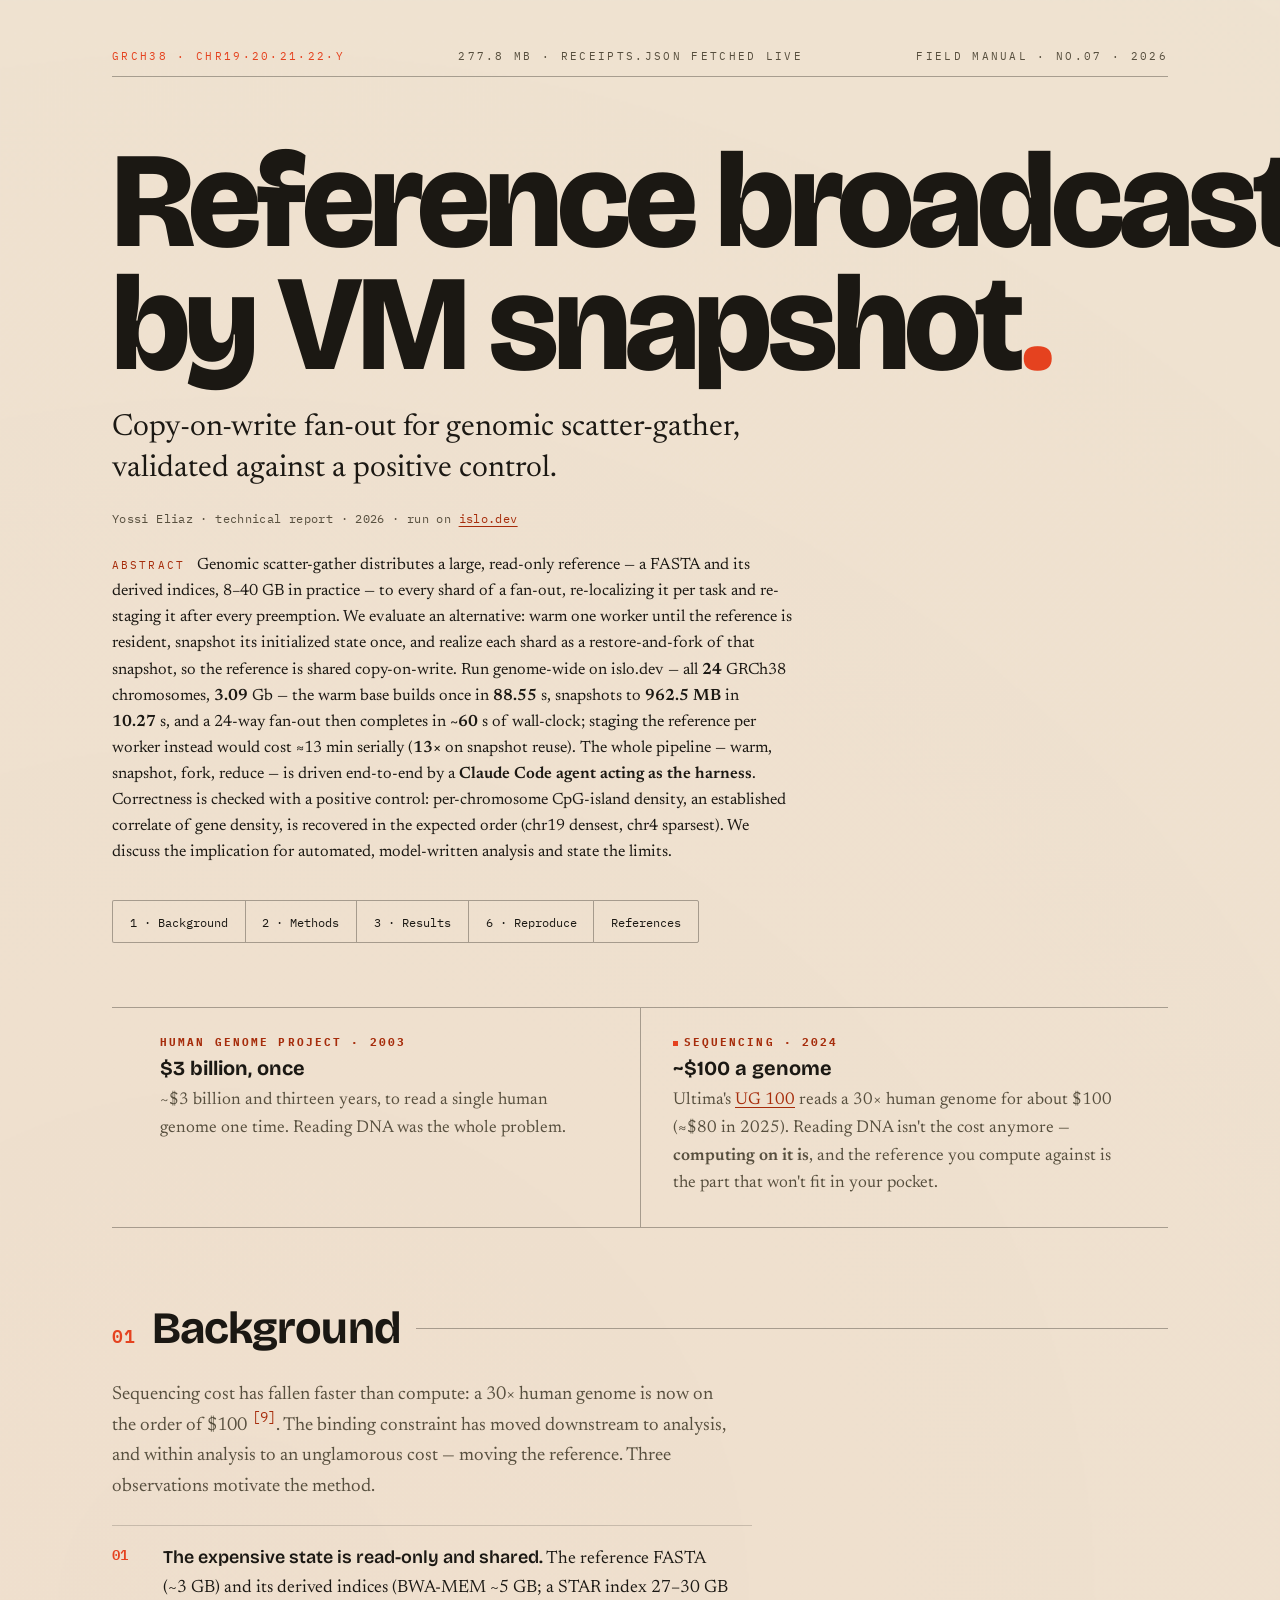
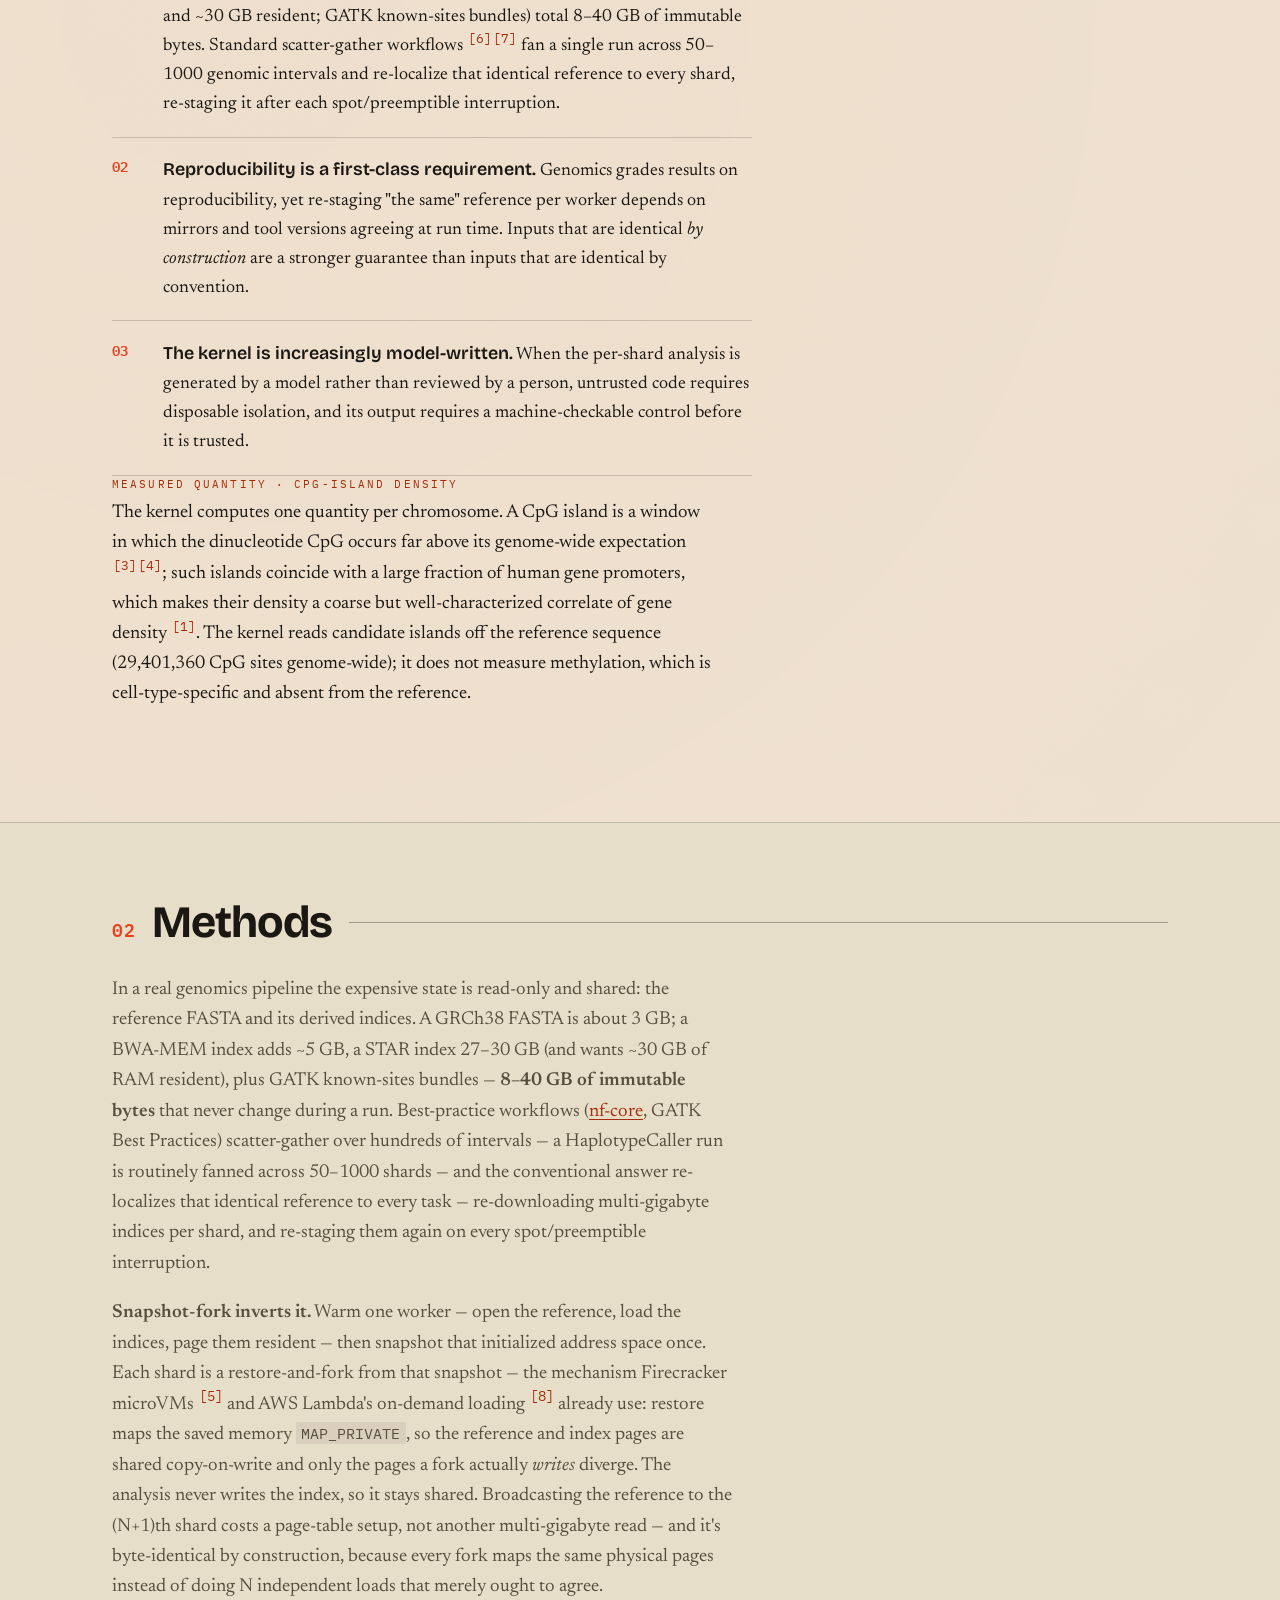
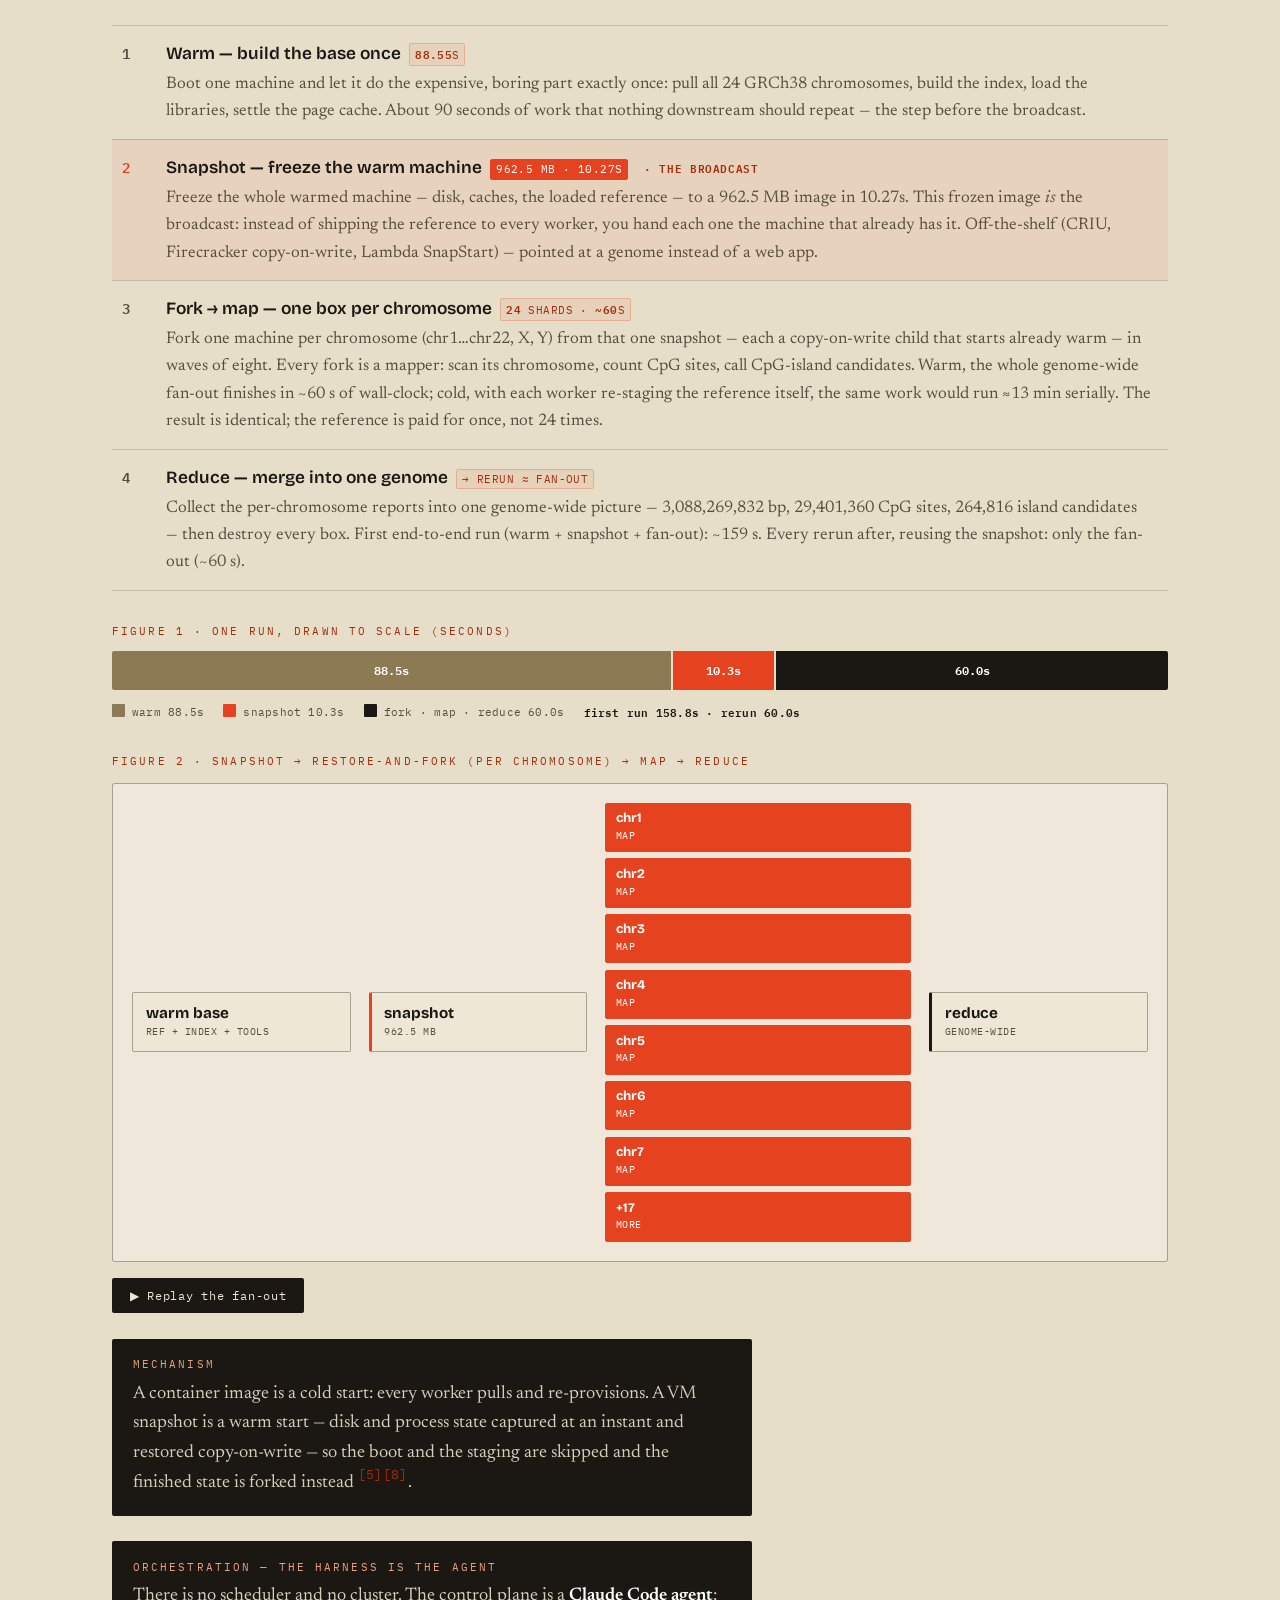
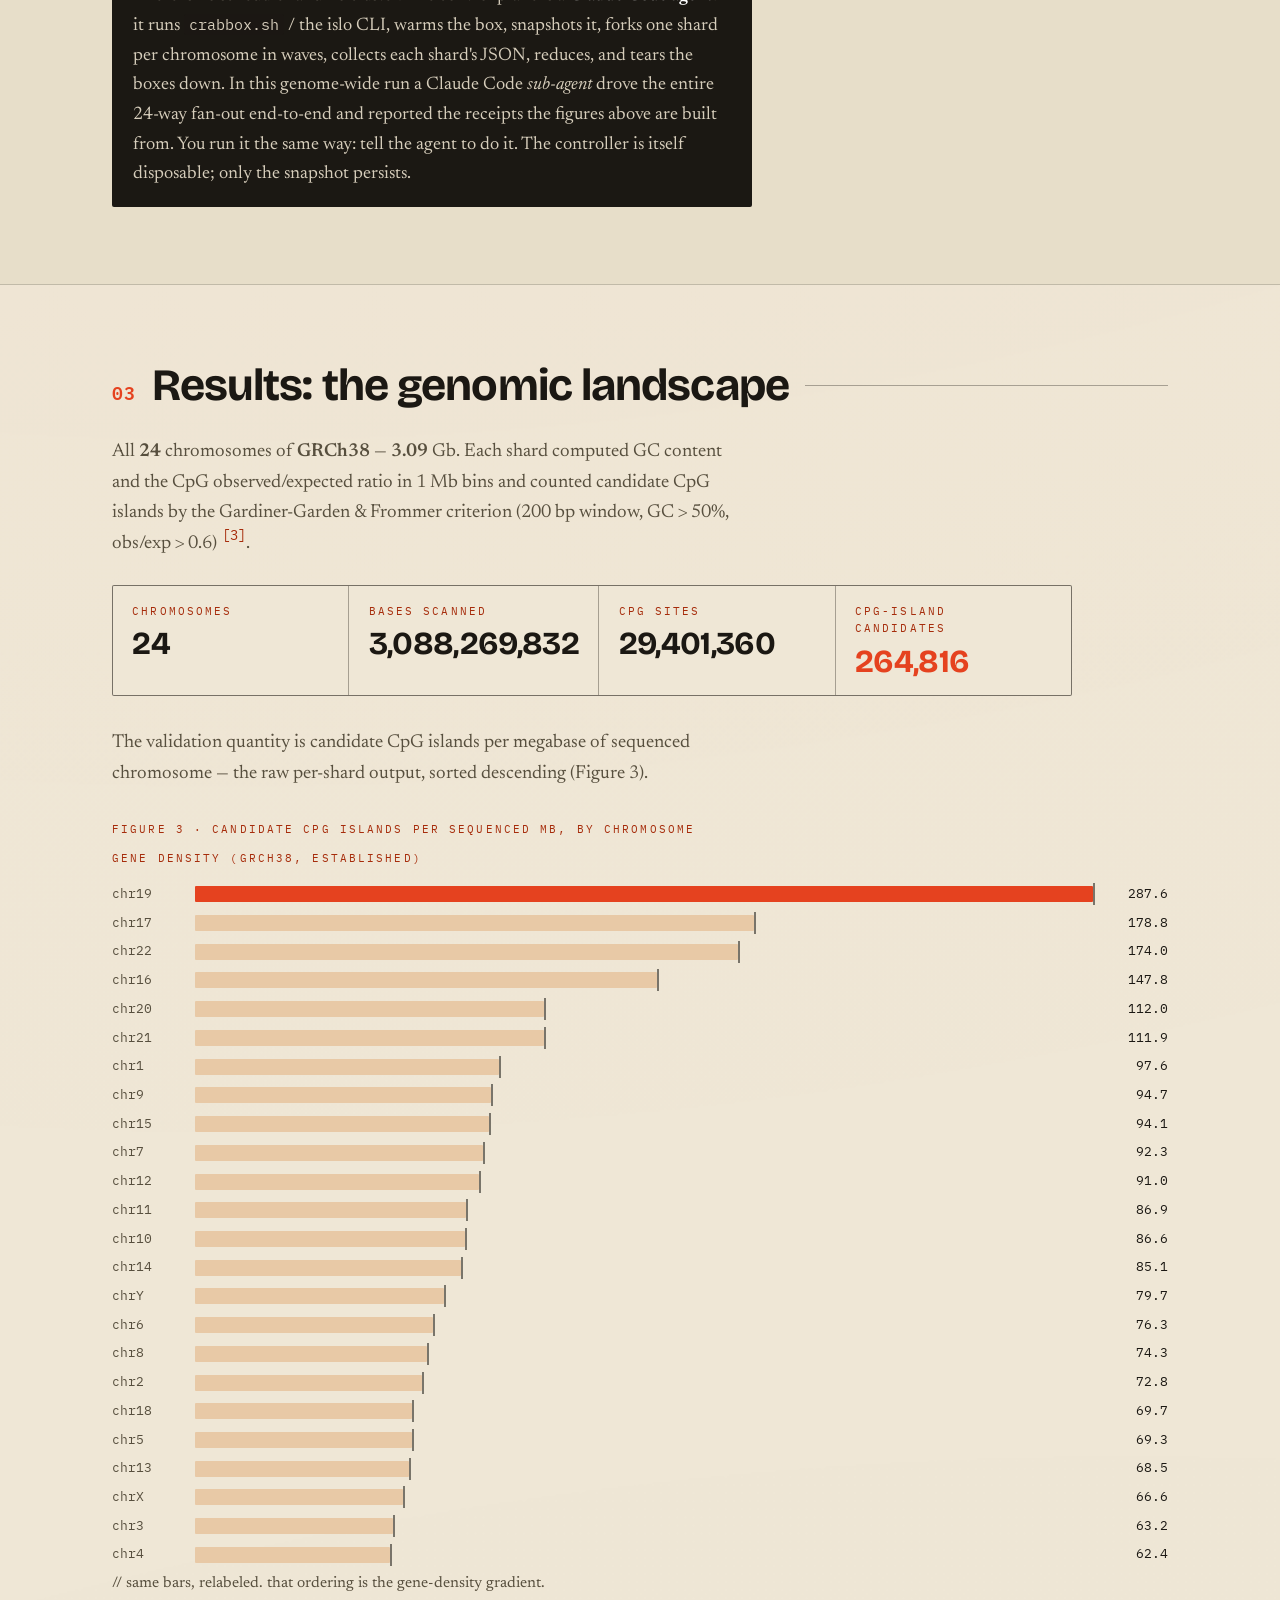
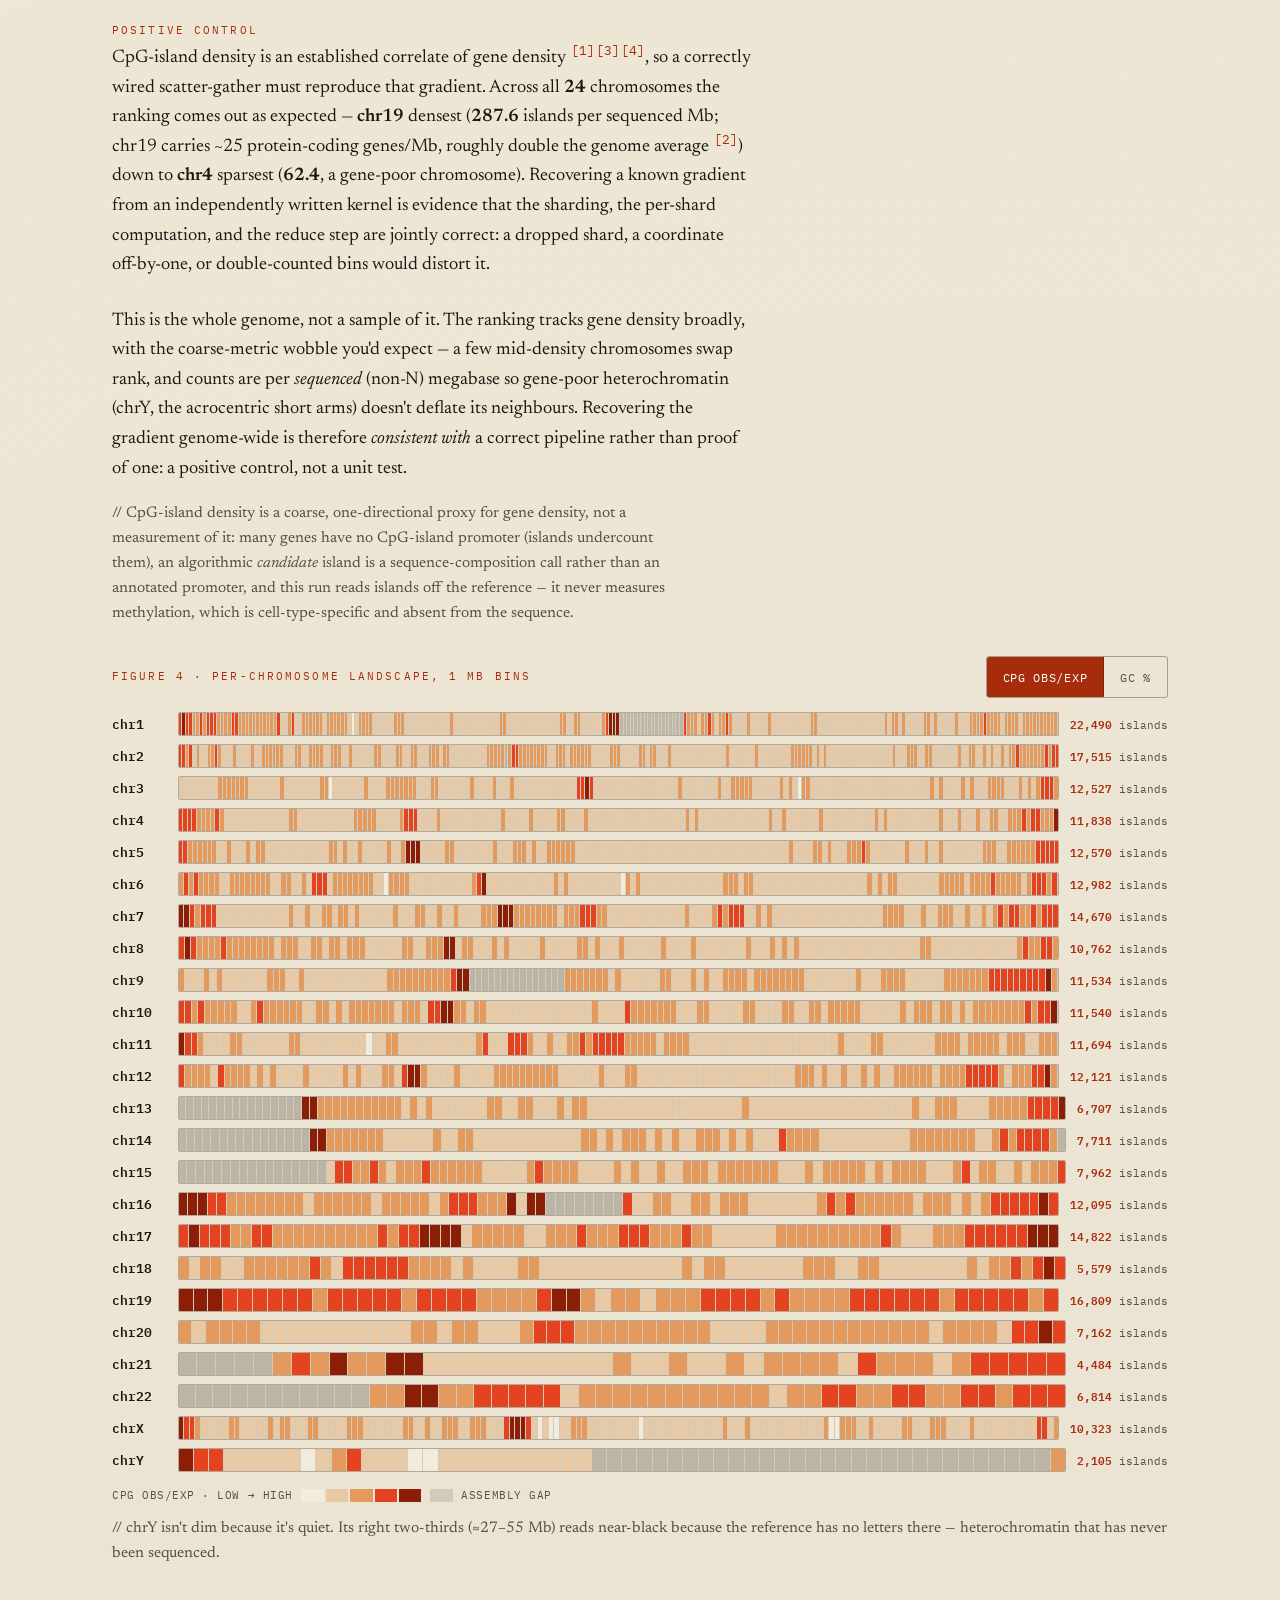
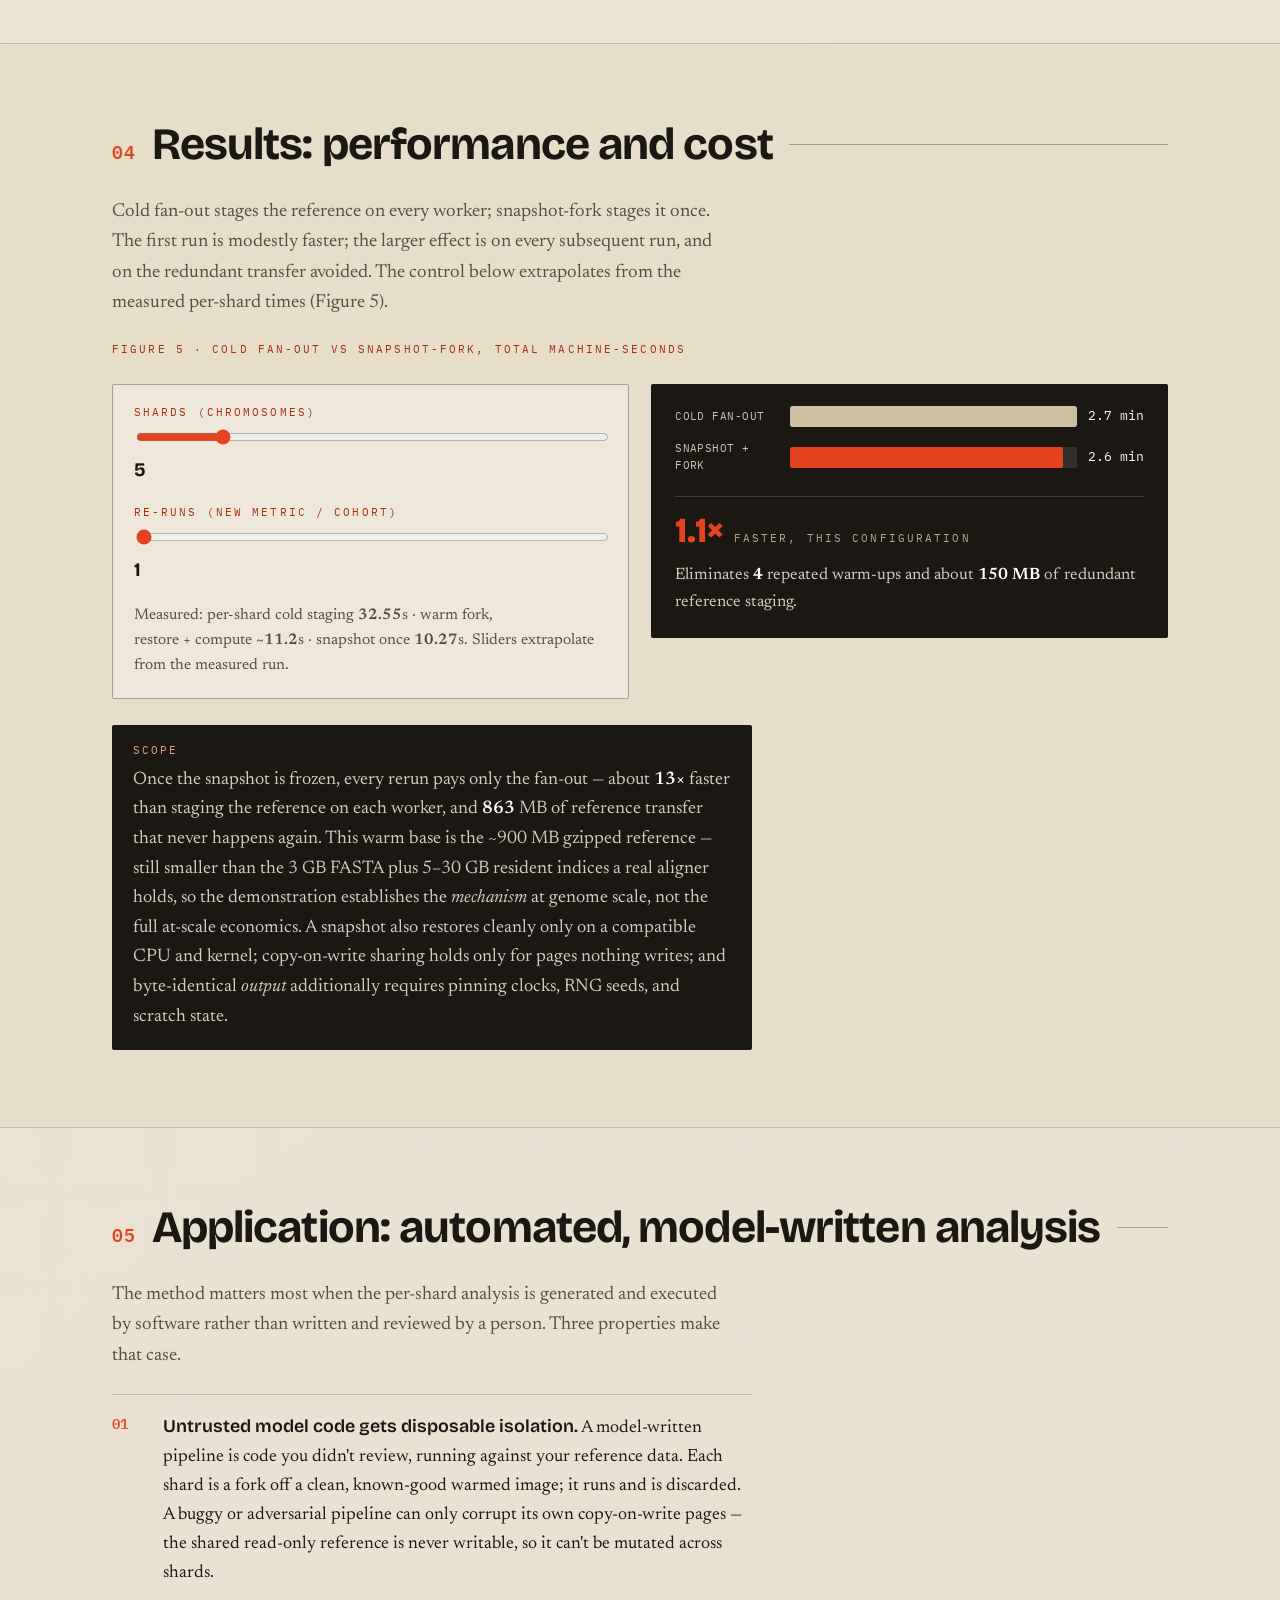
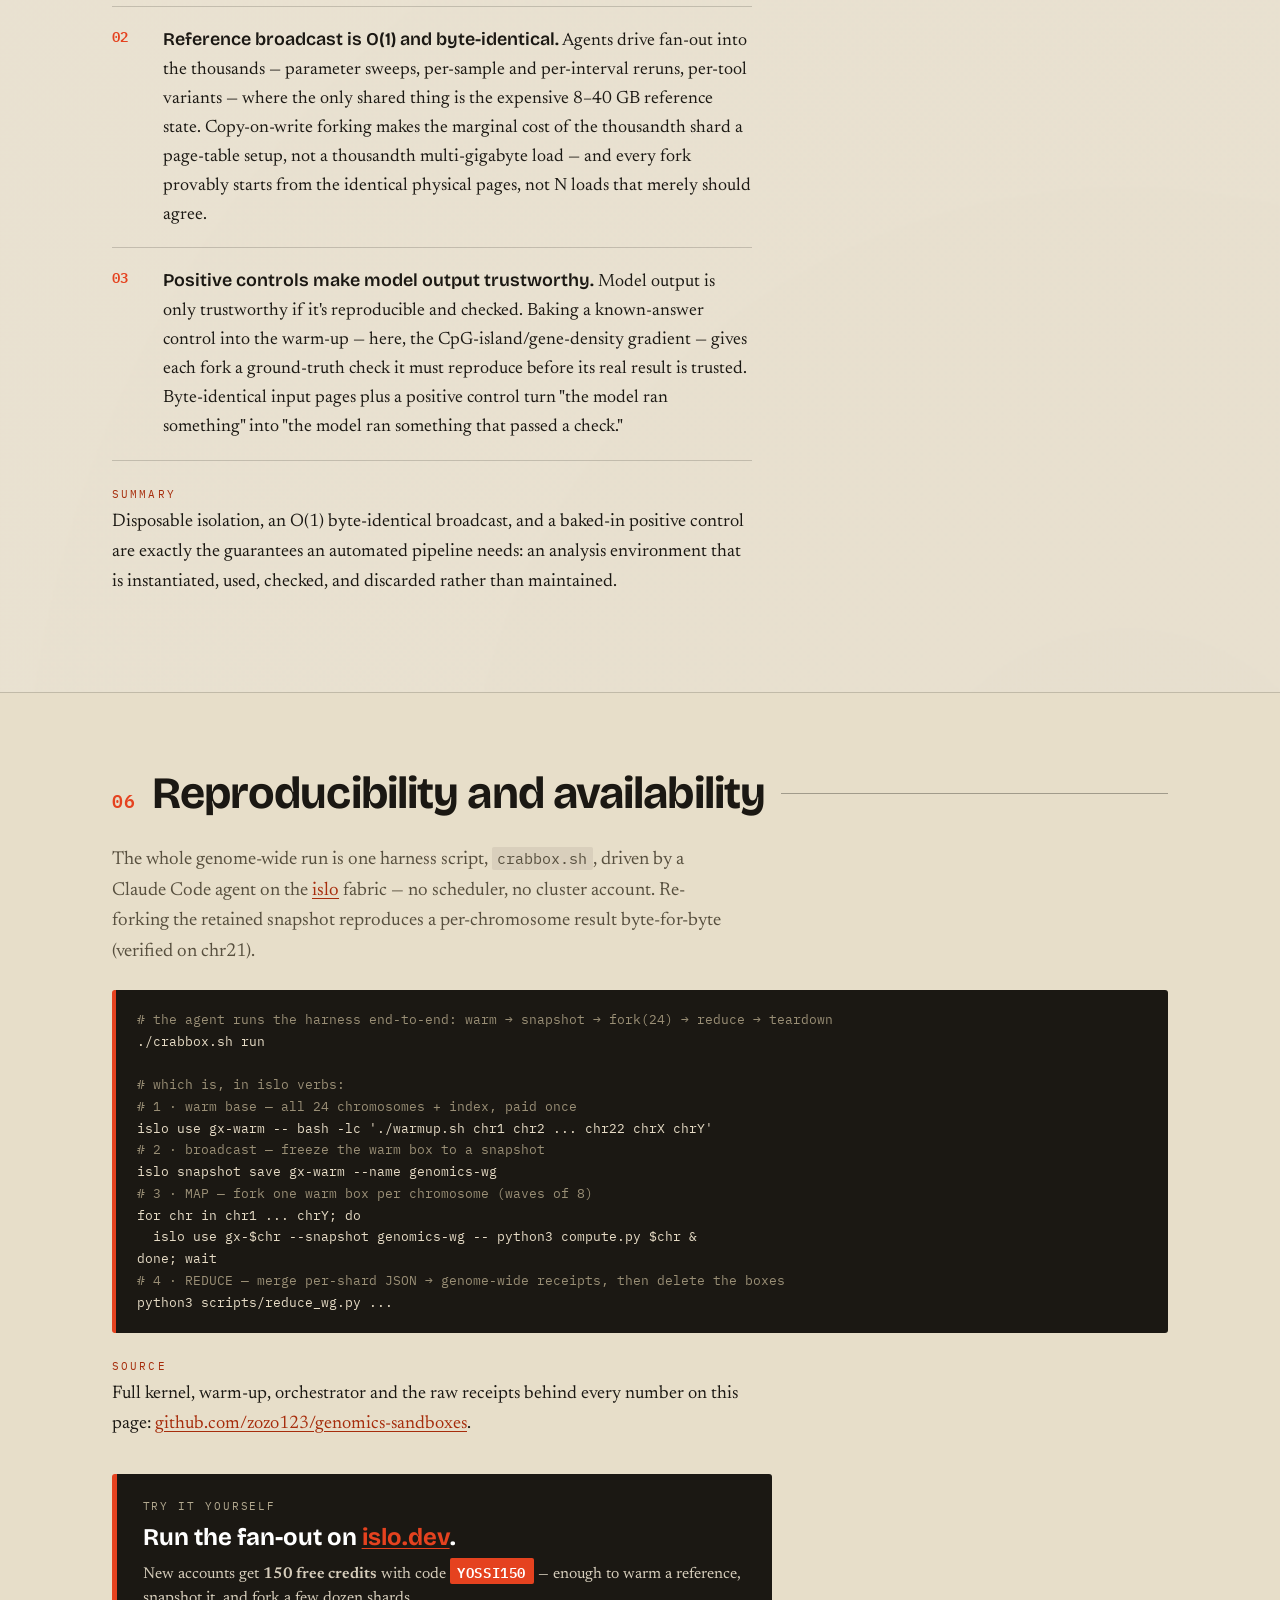
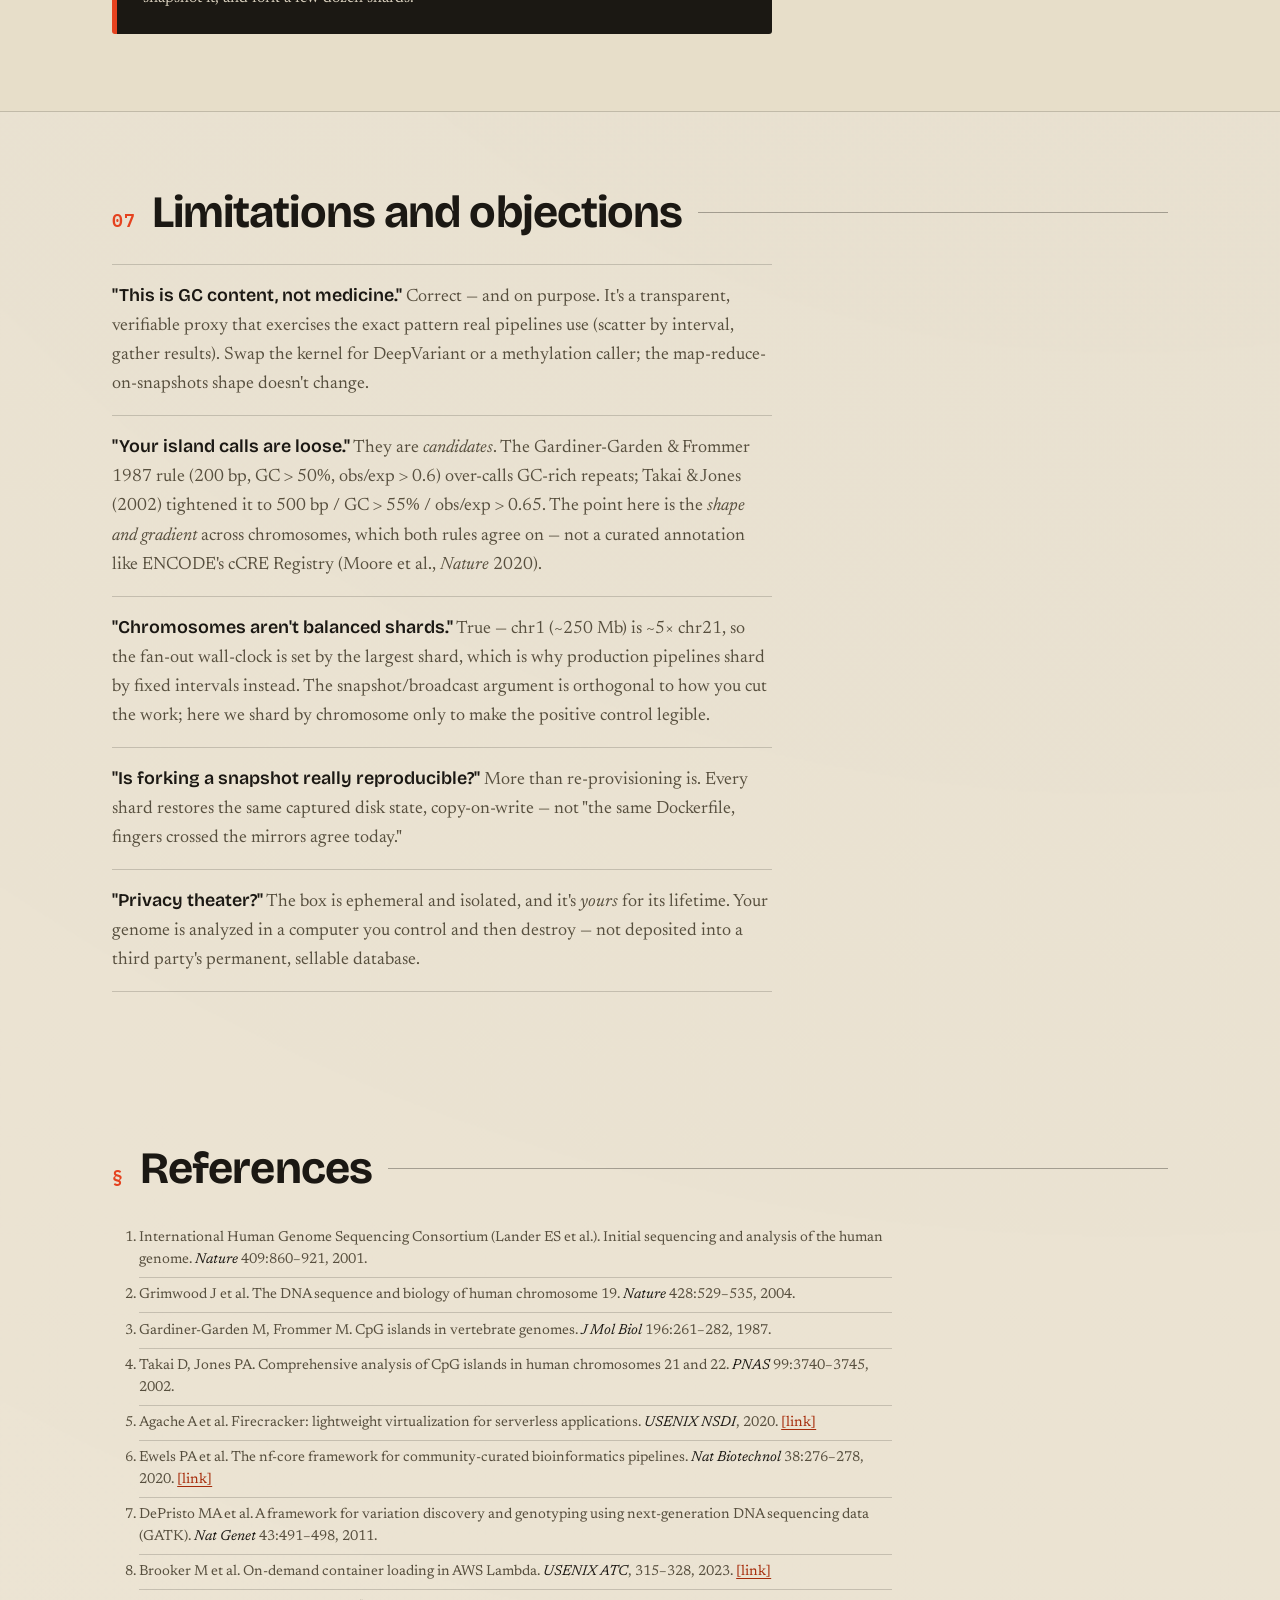
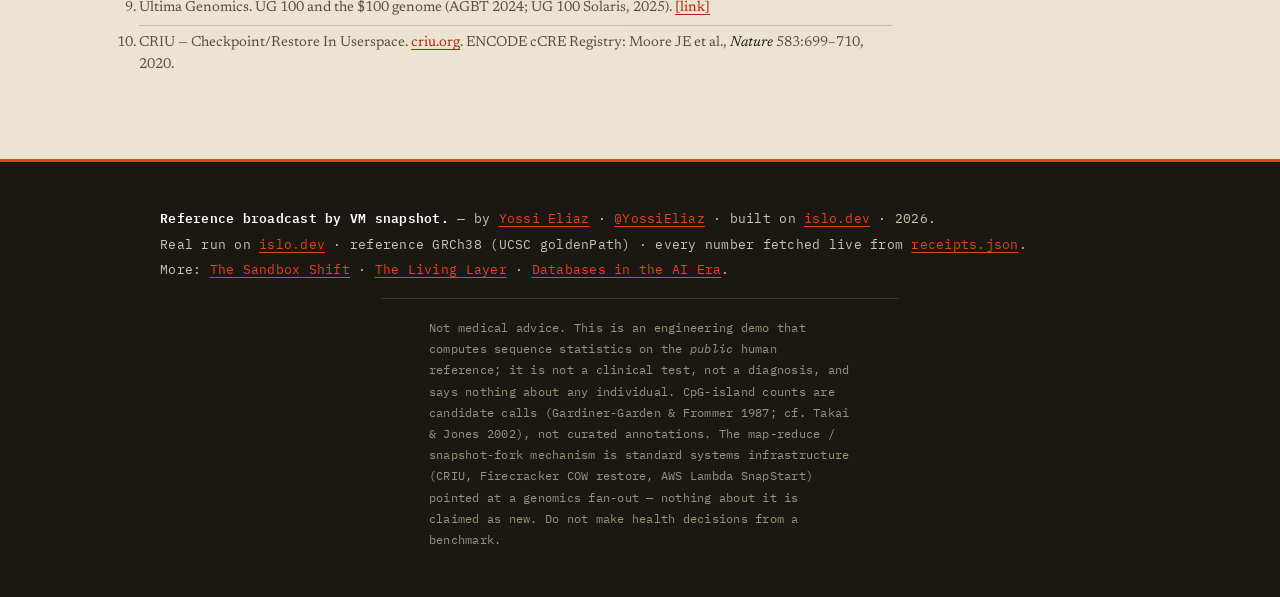
==== commit 1f7bcf24: "Genome-wide run (24 chromosomes) orchestrated by a Claude Code sub-agent; crabbox.sh harness - Scale" ====
--- a/index.html
+++ b/index.html
@@ -59,7 +59,7 @@
     Copy-on-write fan-out for genomic scatter-gather, validated against a positive control.
   </p>
   <p class="byline load" style="--d:.26s">Yossi Eliaz · technical report · 2026 · run on <a href="https://islo.dev">islo.dev</a></p>
-  <p class="abstract load" style="--d:.36s"><span class="mk">Abstract</span> Genomic scatter-gather distributes a large, read-only reference — a FASTA and its derived indices, 8–40&nbsp;GB in practice — to every shard of a fan-out, re-localizing it per task and re-staging it after every preemption. We evaluate an alternative: warm one worker until the reference and indices are resident, snapshot its initialized state once, and realize each shard as a restore-and-fork of that snapshot, so the reference is shared copy-on-write. On a five-chromosome demonstration (GRCh38, <span data-bind="genome.total_bp_mb">278</span>&nbsp;Mb) on islo.dev, warm restore-and-fork completes in <b data-bind="map_wallclock_sec_round">~15</b>&nbsp;s of wall-clock versus 34.2&nbsp;s for cold per-shard staging (2.3× first run; 7.4× on snapshot reuse). Correctness is checked with a positive control — per-chromosome CpG-island density, an established correlate of gene density, is recovered in the expected order (chr19 highest, chrY lowest). We discuss the implication for automated, model-written analysis and state the limits of the demonstration.</p>
+  <p class="abstract load" style="--d:.36s"><span class="mk">Abstract</span> Genomic scatter-gather distributes a large, read-only reference — a FASTA and its derived indices, 8–40&nbsp;GB in practice — to every shard of a fan-out, re-localizing it per task and re-staging it after every preemption. We evaluate an alternative: warm one worker until the reference is resident, snapshot its initialized state once, and realize each shard as a restore-and-fork of that snapshot, so the reference is shared copy-on-write. Run genome-wide on islo.dev — all <b data-bind="shards">24</b> GRCh38 chromosomes, <b data-bind="genome.total_bp_gb">3.09</b>&nbsp;Gb — the warm base builds once in <b data-bind="warmup_sec">88.6</b>&nbsp;s, snapshots to <b data-bind="snapshot.size">962&nbsp;MB</b> in <b data-bind="snapshot.save_sec">10.3</b>&nbsp;s, and a 24-way fan-out then completes in <b data-bind="map_wallclock_sec_round">~60</b>&nbsp;s of wall-clock; staging the reference per worker instead would cost ≈13&nbsp;min serially (<b data-bind="economics.speedup_rerun">13×</b> on snapshot reuse). The whole pipeline — warm, snapshot, fork, reduce — is driven end-to-end by a <b>Claude Code agent acting as the harness</b>. Correctness is checked with a positive control: per-chromosome CpG-island density, an established correlate of gene density, is recovered in the expected order (chr19 densest, chr4 sparsest). We discuss the implication for automated, model-written analysis and state the limits.</p>
   <nav class="jump load" style="--d:.5s" aria-label="Sections">
     <a href="#setup">1 · Background</a><a href="#process">2 · Methods</a><a href="#run">3 · Results</a><a href="#repro">6 · Reproduce</a><a href="#refs">References</a>
   </nav>
@@ -88,7 +88,7 @@
     <li class="reveal"><b>Reproducibility is a first-class requirement.</b> Genomics grades results on reproducibility, yet re-staging "the same" reference per worker depends on mirrors and tool versions agreeing at run time. Inputs that are identical <i>by construction</i> are a stronger guarantee than inputs that are identical by convention.</li>
     <li class="reveal"><b>The kernel is increasingly model-written.</b> When the per-shard analysis is generated by a model rather than reviewed by a person, untrusted code requires disposable isolation, and its output requires a machine-checkable control before it is trusted.</li>
   </ol>
-  <p class="def reveal"><span class="mk">measured quantity · CpG-island density</span>The kernel computes one quantity per chromosome. A CpG island is a window in which the dinucleotide CpG occurs far above its genome-wide expectation <a href="#ref-3">[3]</a><a href="#ref-4">[4]</a>; such islands coincide with a large fraction of human gene promoters, which makes their density a coarse but well-characterized correlate of gene density <a href="#ref-1">[1]</a>. The kernel reads candidate islands off the reference sequence (<span data-bind="genome.cpg_sites">3,201,954</span> CpG sites across the five chromosomes); it does not measure methylation, which is cell-type-specific and absent from the reference.</p>
+  <p class="def reveal"><span class="mk">measured quantity · CpG-island density</span>The kernel computes one quantity per chromosome. A CpG island is a window in which the dinucleotide CpG occurs far above its genome-wide expectation <a href="#ref-3">[3]</a><a href="#ref-4">[4]</a>; such islands coincide with a large fraction of human gene promoters, which makes their density a coarse but well-characterized correlate of gene density <a href="#ref-1">[1]</a>. The kernel reads candidate islands off the reference sequence (<span data-bind="genome.cpg_sites">29,401,360</span> CpG sites genome-wide); it does not measure methylation, which is cell-type-specific and absent from the reference.</p>
 </section>
 
 <!-- ============ 02 THE PROCESS ============ -->
@@ -98,10 +98,10 @@
   <p class="lead reveal"><strong>Snapshot-fork inverts it.</strong> Warm one worker — open the reference, load the indices, page them resident — then snapshot that initialized address space once. Each shard is a restore-and-fork from that snapshot — the mechanism Firecracker microVMs <a href="#ref-5">[5]</a> and AWS Lambda's on-demand loading <a href="#ref-8">[8]</a> already use: restore maps the saved memory <code>MAP_PRIVATE</code>, so the reference and index pages are shared copy-on-write and only the pages a fork actually <i>writes</i> diverge. The analysis never writes the index, so it stays shared. Broadcasting the reference to the (N+1)th shard costs a page-table setup, not another multi-gigabyte read — and it's byte-identical by construction, because every fork maps the same physical pages instead of doing N independent loads that merely ought to agree.</p>
 
   <ol class="ladder reveal" id="pattern-steps">
-    <li><span class="rung">Warm — build the base once <span class="rt">24.1s</span></span><span class="d">Boot one machine and let it do the expensive, boring part exactly once: pull the GRCh38 chromosomes, build the index, load the libraries, settle the page cache. About 24 seconds of work that nothing downstream should repeat — the step before the broadcast.</span></li>
+    <li><span class="rung">Warm — build the base once <span class="rt"><b data-bind="warmup_sec">88.6</b>s</span></span><span class="d">Boot one machine and let it do the expensive, boring part exactly once: pull all 24 GRCh38 chromosomes, build the index, load the libraries, settle the page cache. About 90 seconds of work that nothing downstream should repeat — the step before the broadcast.</span></li>
     <li class="sweet"><span class="rung">Snapshot — freeze the warm machine <span class="rt"><span data-bind="snapshot.size">127&nbsp;MB</span> · <span data-bind="snapshot.save_sec">3.9</span>s</span></span><span class="d">Freeze the whole warmed machine — disk, caches, the loaded reference — to a <span data-bind="snapshot.size">127&nbsp;MB</span> image in <span data-bind="snapshot.save_sec">3.9</span>s. This frozen image <i>is</i> the broadcast: instead of shipping the reference to every worker, you hand each one the machine that already has it. Off-the-shelf (CRIU, Firecracker copy-on-write, Lambda SnapStart) — pointed at a genome instead of a web app.</span></li>
-    <li><span class="rung">Fork → map — one copy per chromosome <span class="rt">5 shards · 14.8s</span></span><span class="d">Fork five machines from that one snapshot — chr19, 20, 21, 22, Y — each a copy-on-write child that starts already warm. Every fork is a mapper: scan its chromosome, count CpG sites, call CpG-island candidates. Warm, the five finish in 14.8&nbsp;s wall-clock; cold — each re-staging the reference itself — the same fan-out takes 34.2&nbsp;s. The result is identical; the reference is paid for once, not five times.</span></li>
-    <li><span class="rung">Reduce — merge into one genome <span class="rt">→ 14.8s rerun</span></span><span class="d">Collect five per-chromosome reports into one genome-wide picture — <span data-bind="genome.total_bp_commas">277,817,649</span> bp, <span data-bind="genome.cpg_sites">3,201,954</span> CpG sites, <span data-bind="genome.cpg_islands">37,374</span> island candidates — then destroy every box. First warm run end-to-end: 42.8s. Every rerun after, reusing the snapshot: 14.8s.</span></li>
+    <li><span class="rung">Fork → map — one box per chromosome <span class="rt"><b data-bind="shards">24</b> shards · <b data-bind="map_wallclock_sec_round">~60</b>s</span></span><span class="d">Fork one machine per chromosome (chr1…chr22, X, Y) from that one snapshot — each a copy-on-write child that starts already warm — in waves of eight. Every fork is a mapper: scan its chromosome, count CpG sites, call CpG-island candidates. Warm, the whole genome-wide fan-out finishes in ~60&nbsp;s of wall-clock; cold, with each worker re-staging the reference itself, the same work would run ≈13&nbsp;min serially. The result is identical; the reference is paid for once, not 24 times.</span></li>
+    <li><span class="rung">Reduce — merge into one genome <span class="rt">→ rerun ≈ fan-out</span></span><span class="d">Collect the per-chromosome reports into one genome-wide picture — <span data-bind="genome.total_bp_commas">3,088,269,832</span> bp, <span data-bind="genome.cpg_sites">29,401,360</span> CpG sites, <span data-bind="genome.cpg_islands">264,816</span> island candidates — then destroy every box. First end-to-end run (warm + snapshot + fan-out): ~159&nbsp;s. Every rerun after, reusing the snapshot: only the fan-out (~60&nbsp;s).</span></li>
   </ol>
 
   <!-- process timeline: same four phases, true proportional widths from receipts -->
@@ -111,8 +111,8 @@
   </figure>
 
   <!-- fork fan-out animation -->
-  <figure class="forkfig reveal" aria-label="Animation: one warm snapshot forks into five map shards, then reduces">
-    <figcaption class="mk">Figure 2 · snapshot → restore-and-fork → map → reduce</figcaption>
+  <figure class="forkfig reveal" aria-label="Animation: one warm snapshot forks into per-chromosome map shards, then reduces">
+    <figcaption class="mk">Figure 2 · snapshot → restore-and-fork (per chromosome) → map → reduce</figcaption>
     <div id="forkstage" class="forkstage" data-state="idle">
       <div class="fork-warm"><span class="box-tag">warm base</span><span class="box-sub">ref + index + tools</span></div>
       <div class="fork-snap"><span class="box-tag">snapshot</span><span class="box-sub" data-bind="snapshot.size">127 MB</span></div>
@@ -122,13 +122,13 @@
     <button class="btn" id="fork-run" type="button">▶ Replay the fan-out</button>
   </figure>
   <p class="kicker reveal"><span class="mk">Mechanism</span>A container image is a cold start: every worker pulls and re-provisions. A VM snapshot is a warm start — disk and process state captured at an instant and restored copy-on-write — so the boot and the staging are skipped and the finished state is forked instead <a href="#ref-5">[5]</a><a href="#ref-8">[8]</a>.</p>
-  <p class="kicker reveal"><span class="mk">Orchestration</span>The control plane is local and small: the master and reducer are a single ~80-line shell script (<code>scripts/run_demo.sh</code>) driving the islo CLI — fork, collect each shard's JSON, merge, delete. In this run the script was executed by an autonomous agent calling the same four verbs; the controller is itself disposable, and only the snapshot persists.</p>
+  <p class="kicker reveal"><span class="mk">Orchestration — the harness is the agent</span>There is no scheduler and no cluster. The control plane is a <strong>Claude Code agent</strong>: it runs <code>crabbox.sh</code> / the islo CLI, warms the box, snapshots it, forks one shard per chromosome in waves, collects each shard's JSON, reduces, and tears the boxes down. In this genome-wide run a Claude Code <em>sub-agent</em> drove the entire 24-way fan-out end-to-end and reported the receipts the figures above are built from. You run it the same way: tell the agent to do it. The controller is itself disposable; only the snapshot persists.</p>
 </section>
 
 <!-- ============ 03 THE RUN ============ -->
 <section id="run" class="sec">
   <header class="sec-h reveal"><span class="idx">03</span><h2>Results: the genomic landscape</h2><span class="sec-line"></span></header>
-  <p class="lead reveal">Five human chromosomes from <b>GRCh38</b> — chr19, chr20, chr21, chr22, chrY — <b data-bind="genome.total_bp_mb">278</b>&nbsp;Mb in all. Each shard computed GC content and the CpG observed/expected ratio in 1&nbsp;Mb bins and counted candidate CpG islands by the Gardiner-Garden &amp; Frommer criterion (200&nbsp;bp window, GC&nbsp;&gt;&nbsp;50%, obs/exp&nbsp;&gt;&nbsp;0.6) <a href="#ref-3">[3]</a>.</p>
+  <p class="lead reveal">All <b data-bind="shards">24</b> chromosomes of <b>GRCh38</b> — <b data-bind="genome.total_bp_gb">3.09</b>&nbsp;Gb. Each shard computed GC content and the CpG observed/expected ratio in 1&nbsp;Mb bins and counted candidate CpG islands by the Gardiner-Garden &amp; Frommer criterion (200&nbsp;bp window, GC&nbsp;&gt;&nbsp;50%, obs/exp&nbsp;&gt;&nbsp;0.6) <a href="#ref-3">[3]</a>.</p>
 
   <div class="stats reveal" id="stats">
     <div class="stat"><span class="mk">chromosomes</span><b data-bind="shards">5</b></div>
@@ -147,8 +147,8 @@
     <p class="calc-note" id="tworead-cap">// per-shard benchmark output, before any biological interpretation.</p>
   </figure>
 
-  <p class="bear reveal" id="aha"><span class="mk">Positive control</span>CpG-island density is an established correlate of gene density <a href="#ref-1">[1]</a><a href="#ref-3">[3]</a><a href="#ref-4">[4]</a>, so a correctly wired scatter-gather must reproduce that gradient. The five chromosomes are returned in the expected order — chr19 highest (<b data-bind="biology.chr19_density">287.6</b> islands per sequenced Mb; chr19 carries ~25 protein-coding genes/Mb, roughly double the genome average <a href="#ref-2">[2]</a>) down to chrY lowest (<b data-bind="biology.chrY_density">79.7</b>, a gene-poor chromosome). Recovering a known gradient from an independently written kernel is evidence that the sharding, the per-shard computation, and the reduce step are jointly correct: a dropped shard, a coordinate off-by-one, or double-counted bins would distort it.</p>
-  <p class="bear reveal">The ordering is broad, not exact: chr20 (112.0) and chr21 (111.9 per sequenced Mb) are effectively tied although chr20 is the more gene-rich, and these five chromosomes were chosen, not sampled. Counts are per <i>sequenced</i> (non-N) megabase — chrY reads 79.7 there but ~36.8 per total Mb, because more than half of GRCh38 chrY is unsequenced heterochromatin. Recovering the gradient is therefore <em>consistent with</em> a correct pipeline rather than proof of one: a positive control, not a unit test.</p>
+  <p class="bear reveal" id="aha"><span class="mk">Positive control</span>CpG-island density is an established correlate of gene density <a href="#ref-1">[1]</a><a href="#ref-3">[3]</a><a href="#ref-4">[4]</a>, so a correctly wired scatter-gather must reproduce that gradient. Across all <b data-bind="shards">24</b> chromosomes the ranking comes out as expected — <b data-bind="biology.rich_chrom">chr19</b> densest (<b data-bind="biology.rich_density">287.6</b> islands per sequenced Mb; chr19 carries ~25 protein-coding genes/Mb, roughly double the genome average <a href="#ref-2">[2]</a>) down to <b data-bind="biology.poor_chrom">chr4</b> sparsest (<b data-bind="biology.poor_density">62.4</b>, a gene-poor chromosome). Recovering a known gradient from an independently written kernel is evidence that the sharding, the per-shard computation, and the reduce step are jointly correct: a dropped shard, a coordinate off-by-one, or double-counted bins would distort it.</p>
+  <p class="bear reveal">This is the whole genome, not a sample of it. The ranking tracks gene density broadly, with the coarse-metric wobble you'd expect — a few mid-density chromosomes swap rank, and counts are per <i>sequenced</i> (non-N) megabase so gene-poor heterochromatin (chrY, the acrocentric short arms) doesn't deflate its neighbours. Recovering the gradient genome-wide is therefore <em>consistent with</em> a correct pipeline rather than proof of one: a positive control, not a unit test.</p>
   <p class="calc-note reveal" id="aha-caveat">// CpG-island density is a coarse, one-directional proxy for gene density, not a measurement of it: many genes have no CpG-island promoter (islands undercount them), an algorithmic <i>candidate</i> island is a sequence-composition call rather than an annotated promoter, and this run reads islands off the reference — it never measures methylation, which is cell-type-specific and absent from the sequence.</p>
 
   <!-- karyotype landscape -->
@@ -196,7 +196,7 @@
     </div>
   </div>
 
-  <p class="kicker reveal"><span class="mk">Scope</span>The first-run speedup here is modest (<strong data-bind="economics.speedup_fanout">2.3×</strong>); the larger figure is 7.4× on snapshot reuse, once the broadcast is frozen. This warm-up is a 72&nbsp;MB toy — small next to the 3&nbsp;GB FASTA and 5–30&nbsp;GB indices of a real resident set — so the demonstration establishes the <em>mechanism</em>, not at-scale economics. A snapshot also restores cleanly only on a compatible CPU and kernel; copy-on-write sharing holds only for pages nothing writes; and byte-identical <i>output</i> additionally requires pinning clocks, RNG seeds, and scratch state.</p>
+  <p class="kicker reveal"><span class="mk">Scope</span>Once the snapshot is frozen, every rerun pays only the fan-out — about <strong data-bind="economics.speedup_rerun">13×</strong> faster than staging the reference on each worker, and <strong data-bind="economics.redundant_mb">862</strong>&nbsp;MB of reference transfer that never happens again. This warm base is the ~900&nbsp;MB gzipped reference — still smaller than the 3&nbsp;GB FASTA plus 5–30&nbsp;GB resident indices a real aligner holds, so the demonstration establishes the <em>mechanism</em> at genome scale, not the full at-scale economics. A snapshot also restores cleanly only on a compatible CPU and kernel; copy-on-write sharing holds only for pages nothing writes; and byte-identical <i>output</i> additionally requires pinning clocks, RNG seeds, and scratch state.</p>
 </section>
 
 <!-- ============ 05 WHY AN AGENT WANTS THIS ============ -->
@@ -214,21 +214,21 @@
 <!-- ============ REPRODUCE ============ -->
 <section id="repro" class="sec alt">
   <header class="sec-h reveal"><span class="idx">06</span><h2>Reproducibility and availability</h2><span class="sec-line"></span></header>
-  <p class="lead reveal">The procedure is four verbs of the <a href="https://islo.dev">islo</a> CLI — no orchestrator, scheduler, or cluster account. Re-forking the retained snapshot reproduces a per-chromosome result byte-for-byte (verified on chr21).</p>
-  <pre class="code-block reveal"><code><span class="c"># 1 · warm base: toolchain + GRCh38 chromosomes + index (paid once)</span>
-islo use gx-warm -- bash -lc './warmup.sh chr19 chr20 chr21 chr22 chrY'
-
-<span class="c"># 2 · broadcast: freeze the warm box to a snapshot</span>
-islo snapshot save gx-warm --name genomics-warm
-
-<span class="c"># 3 · MAP: fork one warm box per chromosome, in parallel</span>
-for chr in chr19 chr20 chr21 chr22 chrY; do
-  islo use gx-map-$chr --snapshot genomics-warm -- \
-    python3 compute.py $chr &amp;        <span class="c"># each starts warm, just computes</span>
+  <p class="lead reveal">The whole genome-wide run is one harness script, <code>crabbox.sh</code>, driven by a Claude Code agent on the <a href="https://islo.dev">islo</a> fabric — no scheduler, no cluster account. Re-forking the retained snapshot reproduces a per-chromosome result byte-for-byte (verified on chr21).</p>
+  <pre class="code-block reveal"><code><span class="c"># the agent runs the harness end-to-end: warm → snapshot → fork(24) → reduce → teardown</span>
+./crabbox.sh run
+
+<span class="c"># which is, in islo verbs:</span>
+<span class="c"># 1 · warm base — all 24 chromosomes + index, paid once</span>
+islo use gx-warm -- bash -lc './warmup.sh chr1 chr2 ... chr22 chrX chrY'
+<span class="c"># 2 · broadcast — freeze the warm box to a snapshot</span>
+islo snapshot save gx-warm --name genomics-wg
+<span class="c"># 3 · MAP — fork one warm box per chromosome (waves of 8)</span>
+for chr in chr1 ... chrY; do
+  islo use gx-$chr --snapshot genomics-wg -- python3 compute.py $chr &amp;
 done; wait
-
-<span class="c"># 4 · REDUCE: merge per-shard JSON → genome-wide landscape, then delete the boxes</span>
-python3 reduce.py *.json &gt; landscape.json</code></pre>
+<span class="c"># 4 · REDUCE — merge per-shard JSON → genome-wide receipts, then delete the boxes</span>
+python3 scripts/reduce_wg.py ...</code></pre>
   <p class="bear reveal"><span class="mk">source</span>Full kernel, warm-up, orchestrator and the raw receipts behind every number on this page:
   <a href="https://github.com/zozo123/genomics-sandboxes">github.com/zozo123/genomics-sandboxes</a>.</p>
 
@@ -245,7 +245,7 @@
   <div class="obs reveal">
     <p><b>"This is GC content, not medicine."</b> Correct — and on purpose. It's a transparent, verifiable proxy that exercises the exact pattern real pipelines use (scatter by interval, gather results). Swap the kernel for DeepVariant or a methylation caller; the map-reduce-on-snapshots shape doesn't change.</p>
     <p><b>"Your island calls are loose."</b> They are <i>candidates</i>. The Gardiner-Garden &amp; Frommer 1987 rule (200&nbsp;bp, GC&nbsp;&gt;&nbsp;50%, obs/exp&nbsp;&gt;&nbsp;0.6) over-calls GC-rich repeats; Takai &amp; Jones (2002) tightened it to 500&nbsp;bp / GC&nbsp;&gt;&nbsp;55% / obs/exp&nbsp;&gt;&nbsp;0.65. The point here is the <i>shape and gradient</i> across chromosomes, which both rules agree on — not a curated annotation like ENCODE's cCRE Registry (Moore et&nbsp;al., <i>Nature</i> 2020).</p>
-    <p><b>"Chromosomes aren't balanced shards."</b> True — chrY is mostly gaps, chr20 is the biggest here. The warm fork wall-clock is set by the slowest shard, which is why real pipelines shard by fixed intervals. The snapshot argument is orthogonal to how you cut the work.</p>
+    <p><b>"Chromosomes aren't balanced shards."</b> True — chr1 (~250&nbsp;Mb) is ~5× chr21, so the fan-out wall-clock is set by the largest shard, which is why production pipelines shard by fixed intervals instead. The snapshot/broadcast argument is orthogonal to how you cut the work; here we shard by chromosome only to make the positive control legible.</p>
     <p><b>"Is forking a snapshot really reproducible?"</b> More than re-provisioning is. Every shard restores the same captured disk state, copy-on-write — not "the same Dockerfile, fingers crossed the mirrors agree today."</p>
     <p><b>"Privacy theater?"</b> The box is ephemeral and isolated, and it's <i>yours</i> for its lifetime. Your genome is analyzed in a computer you control and then destroy — not deposited into a third party's permanent, sellable database.</p>
   </div>
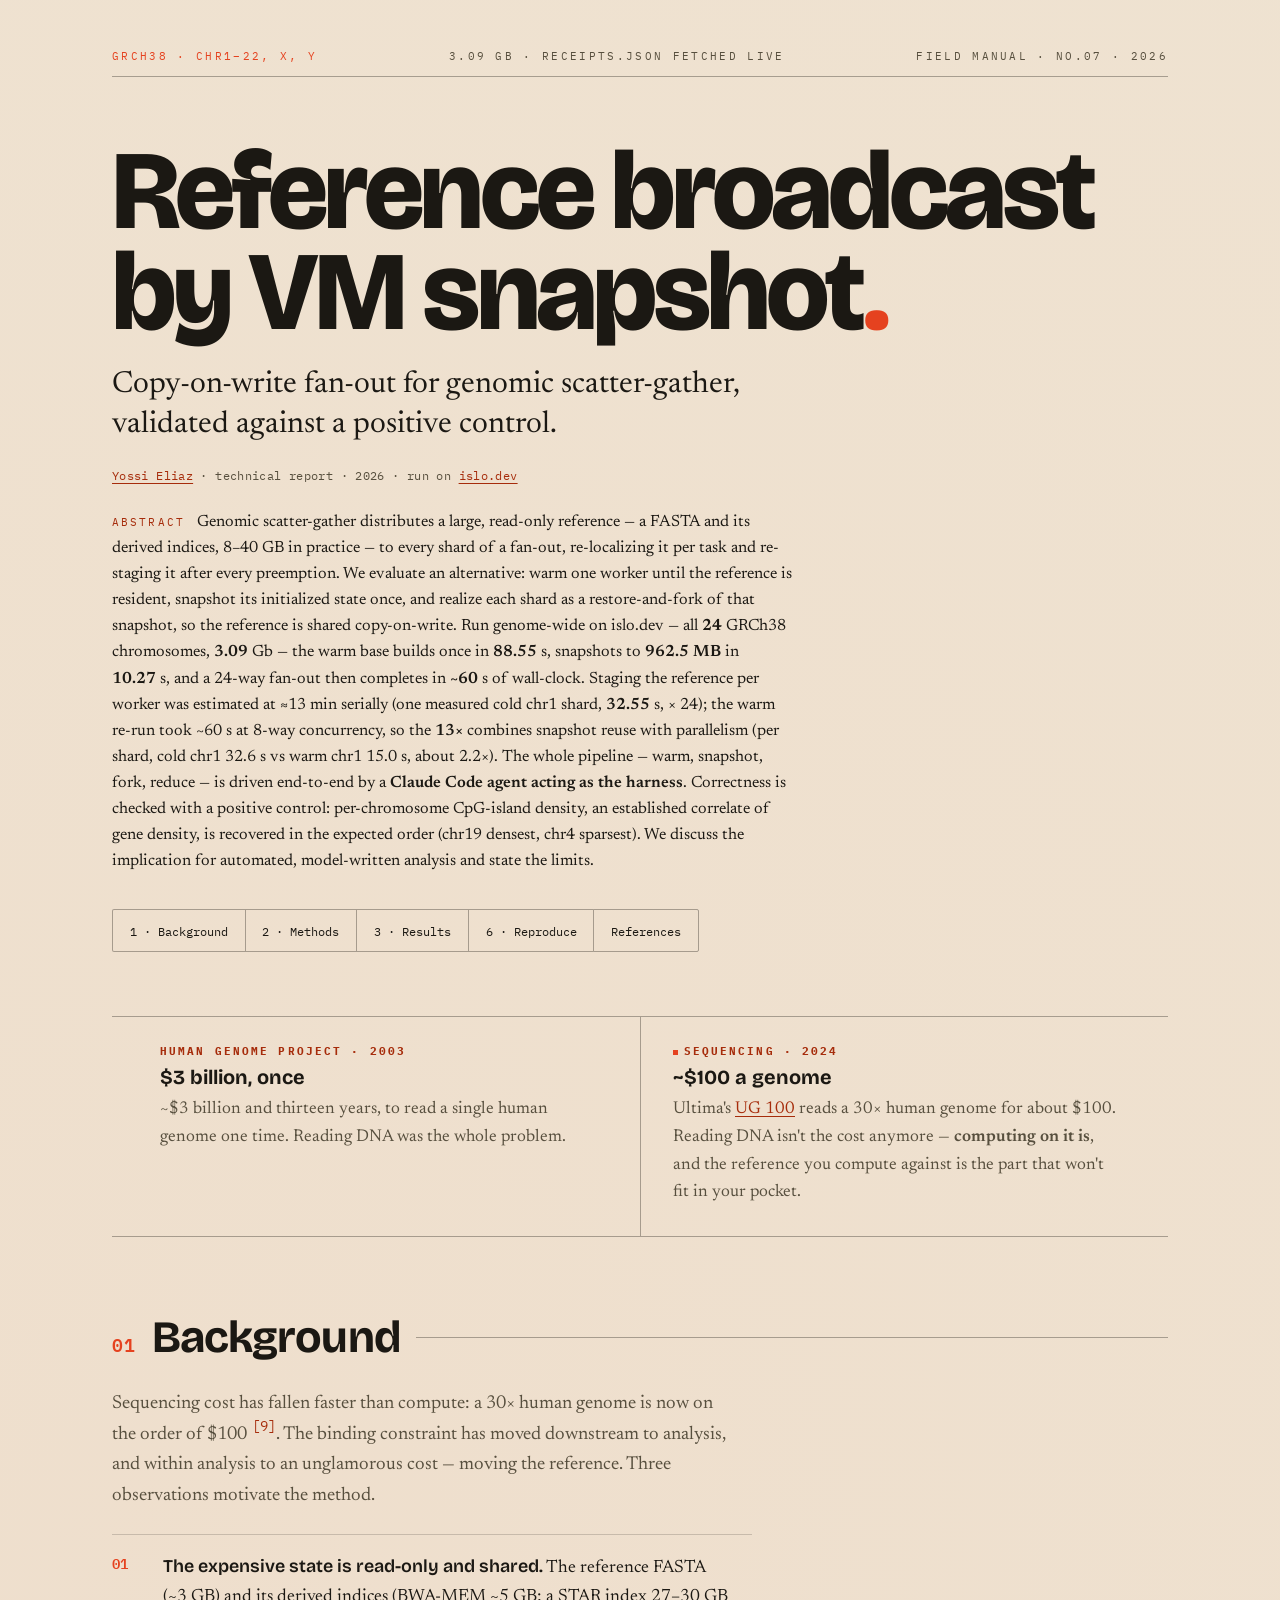
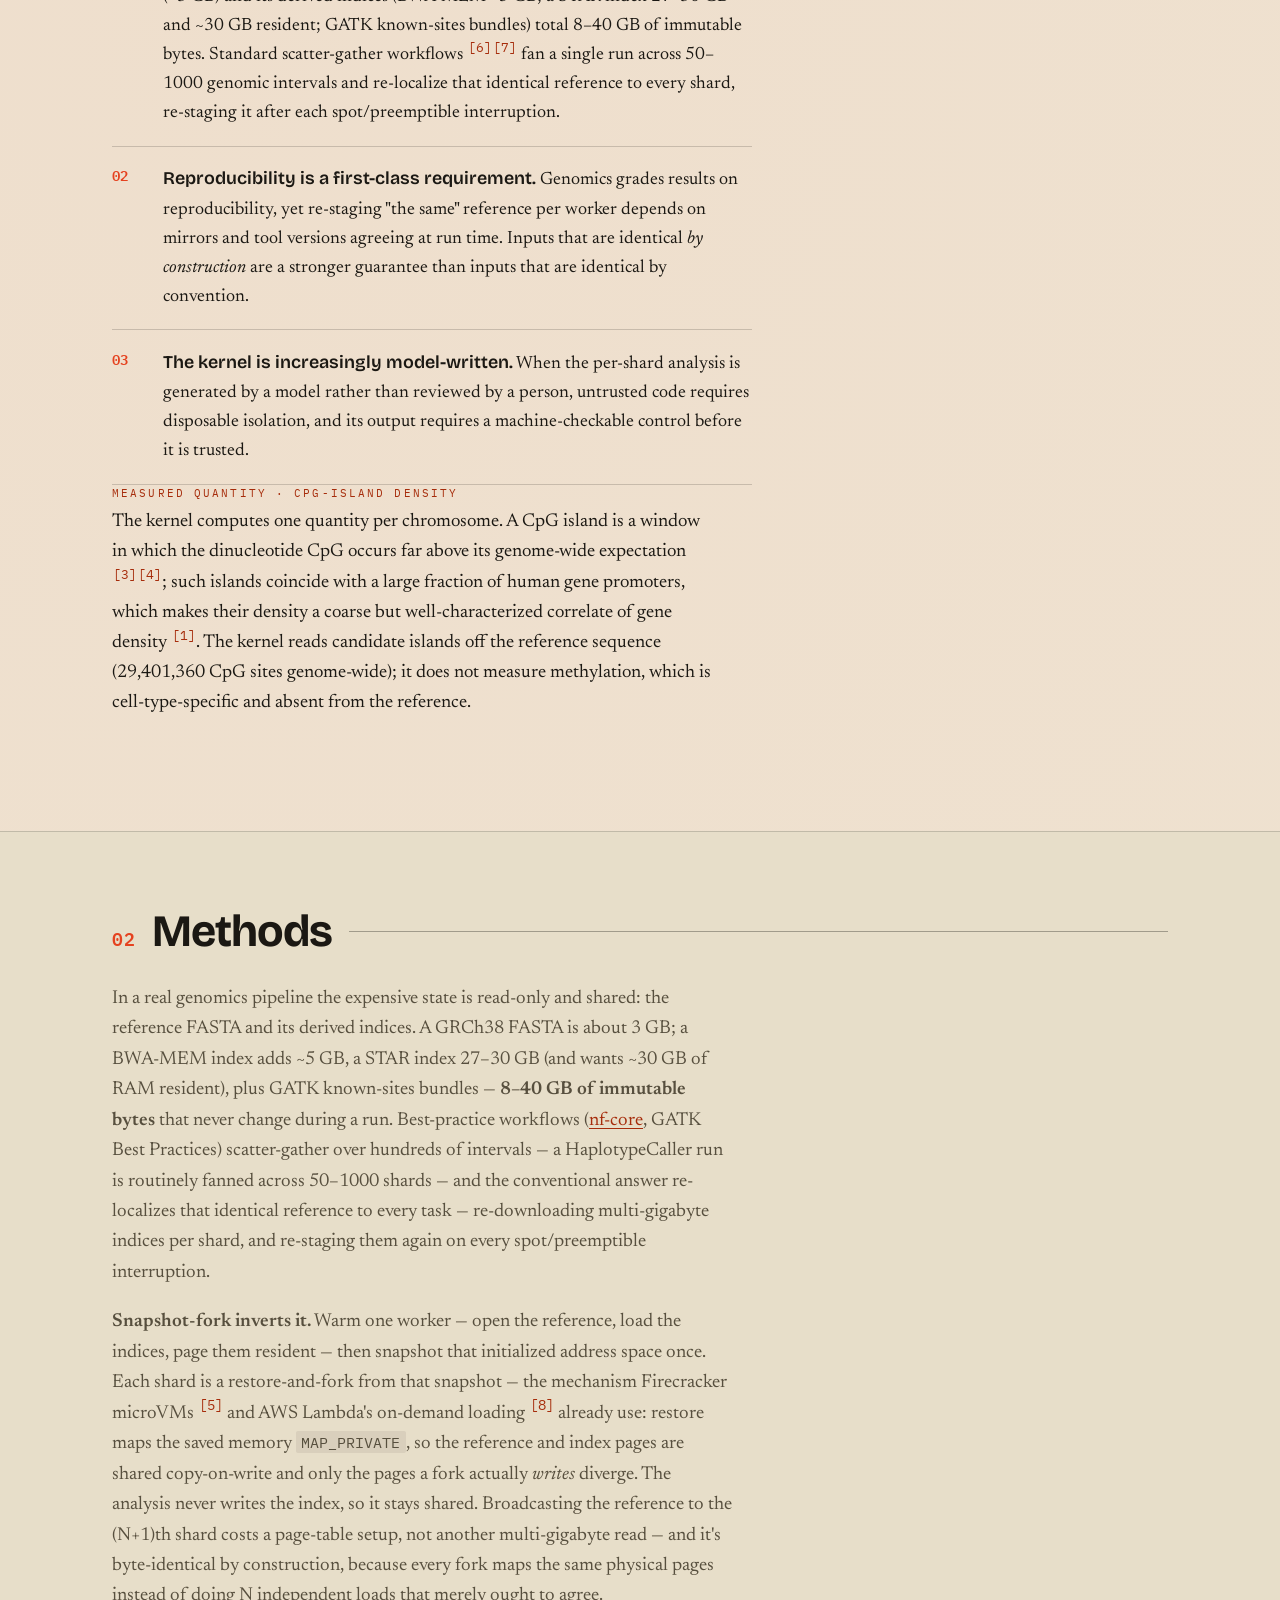
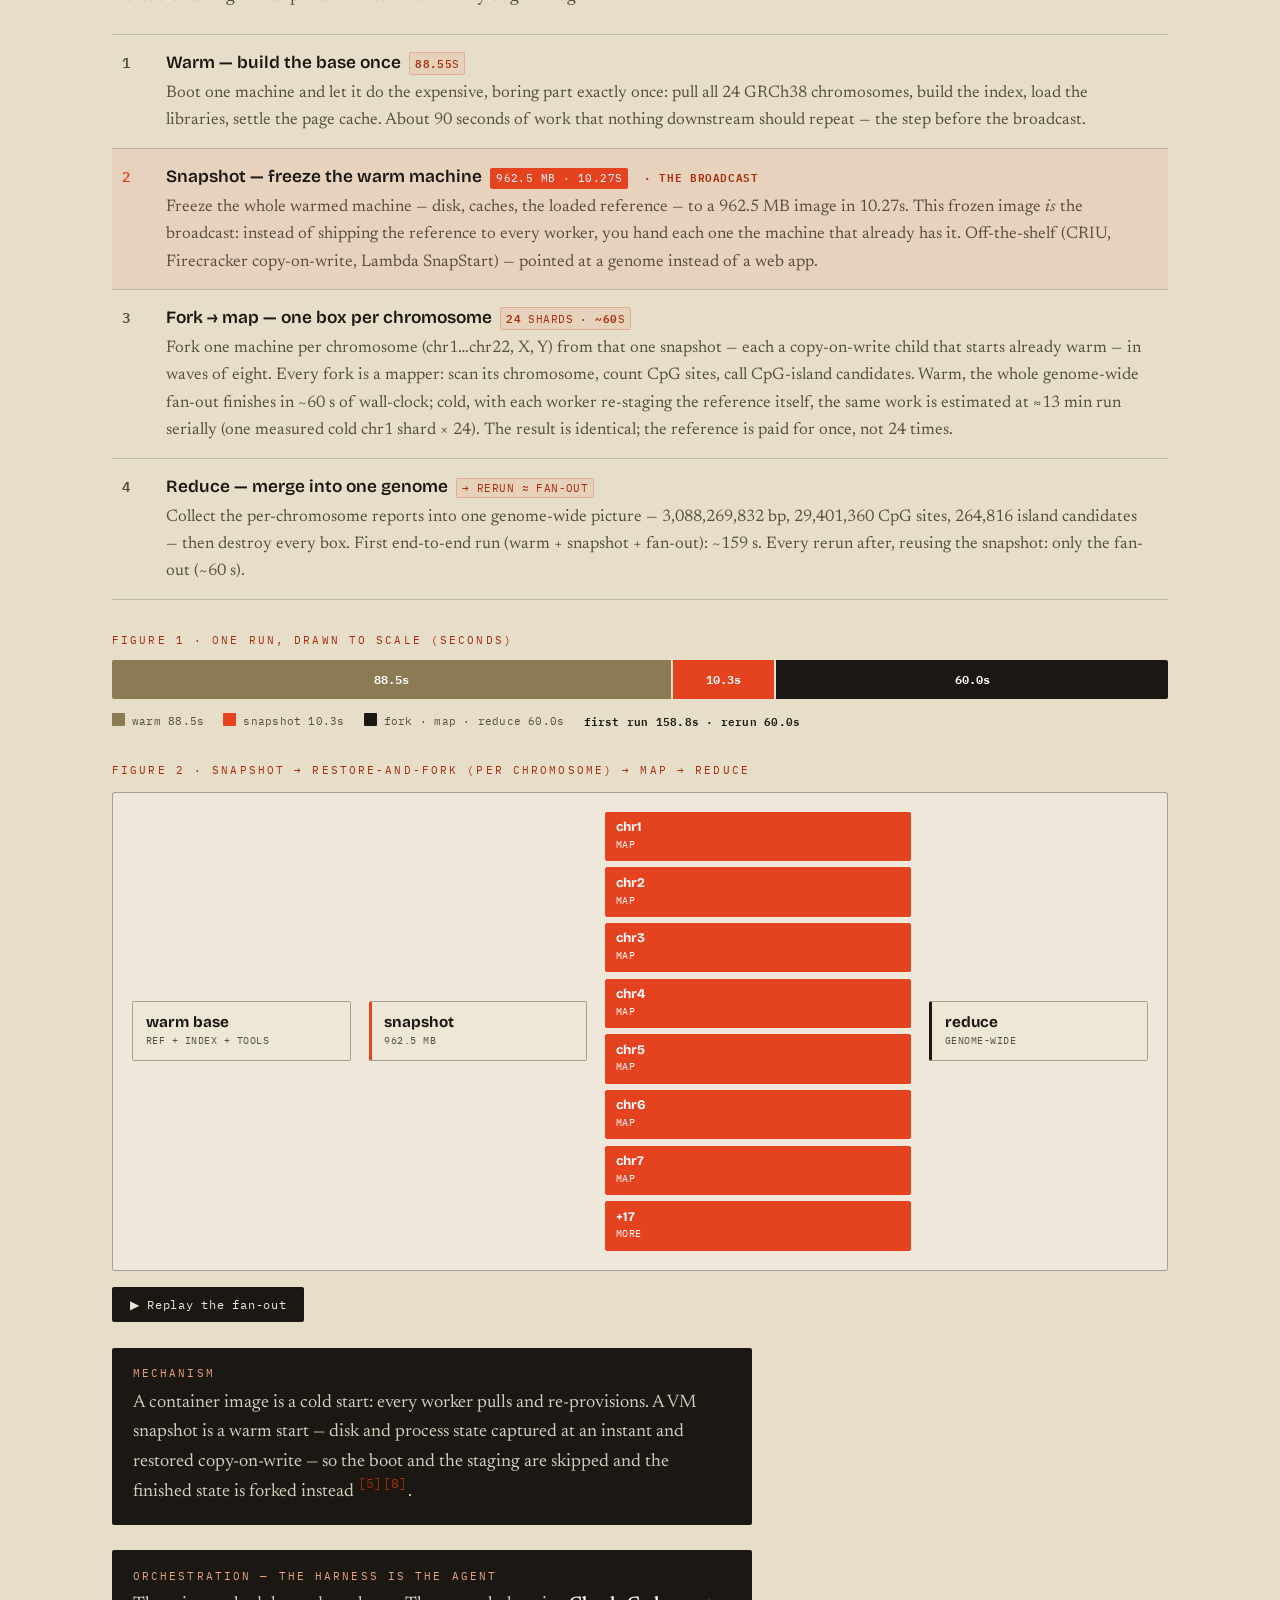
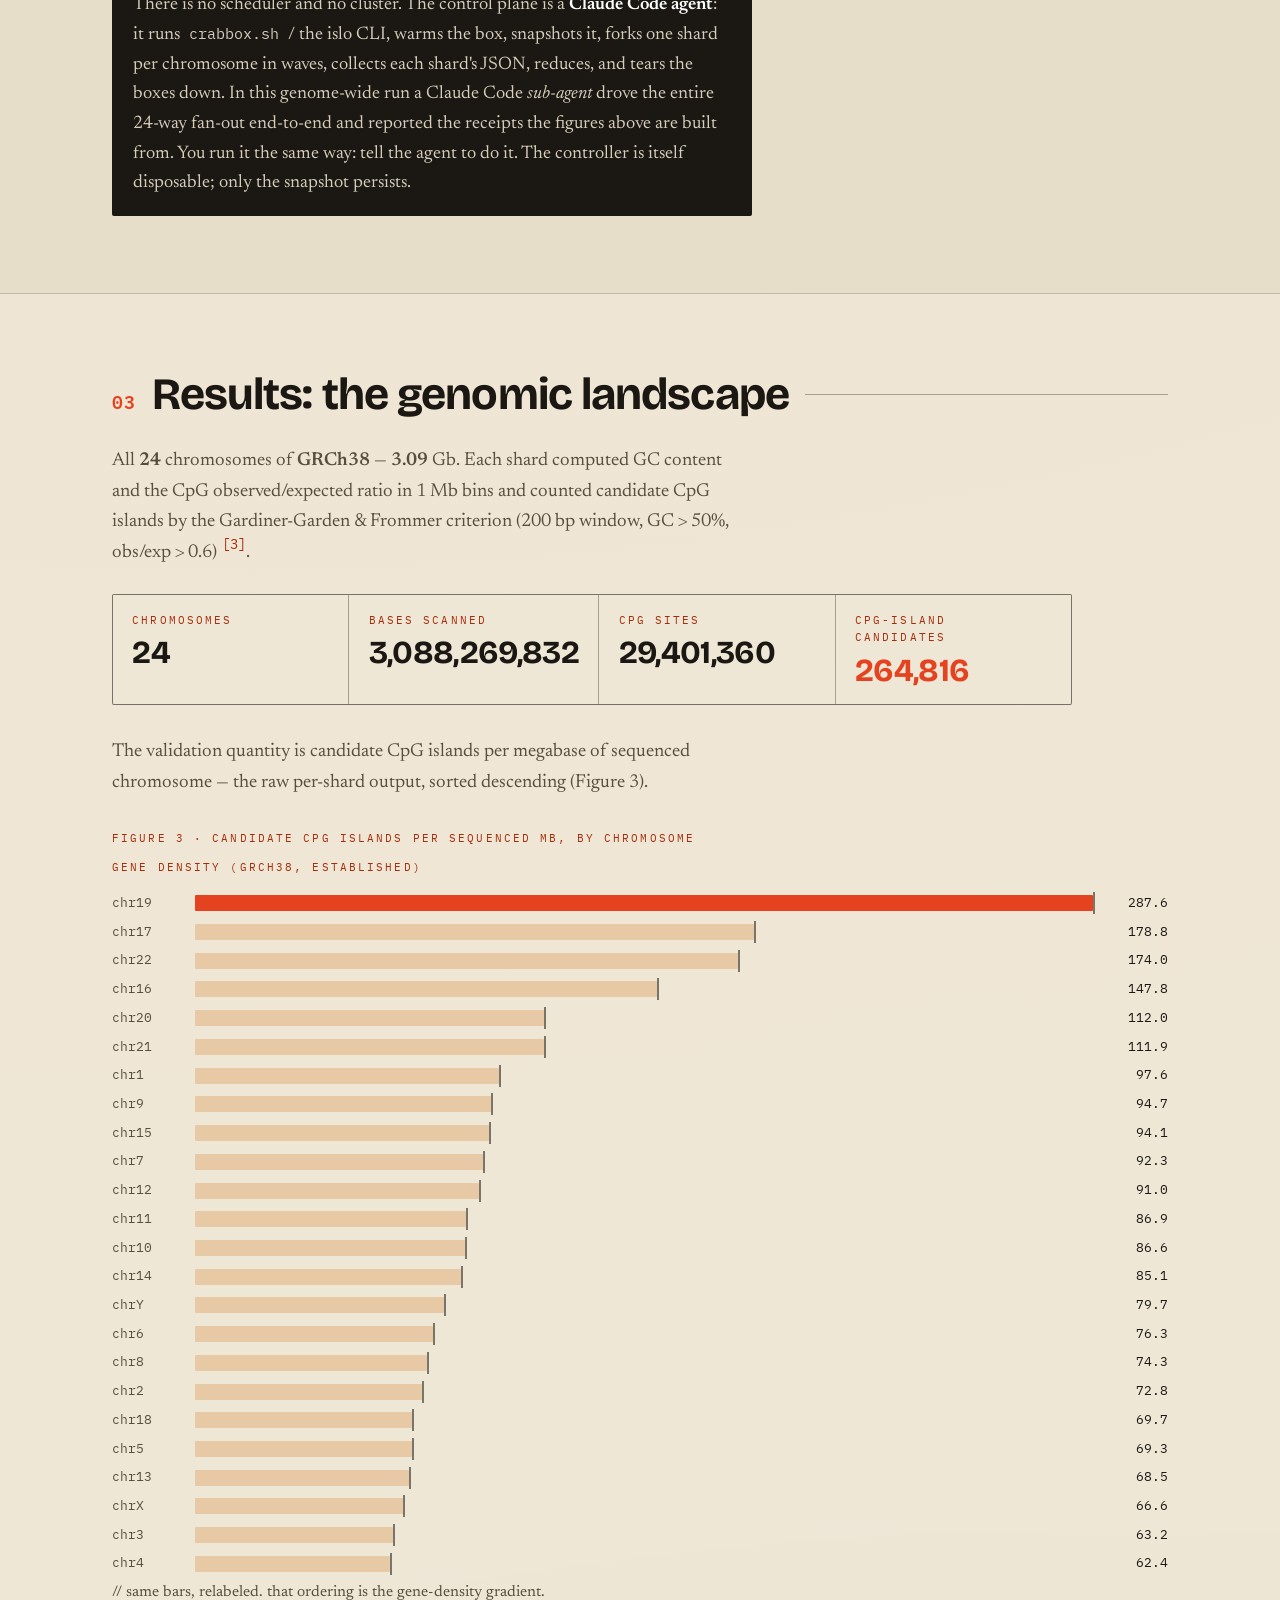
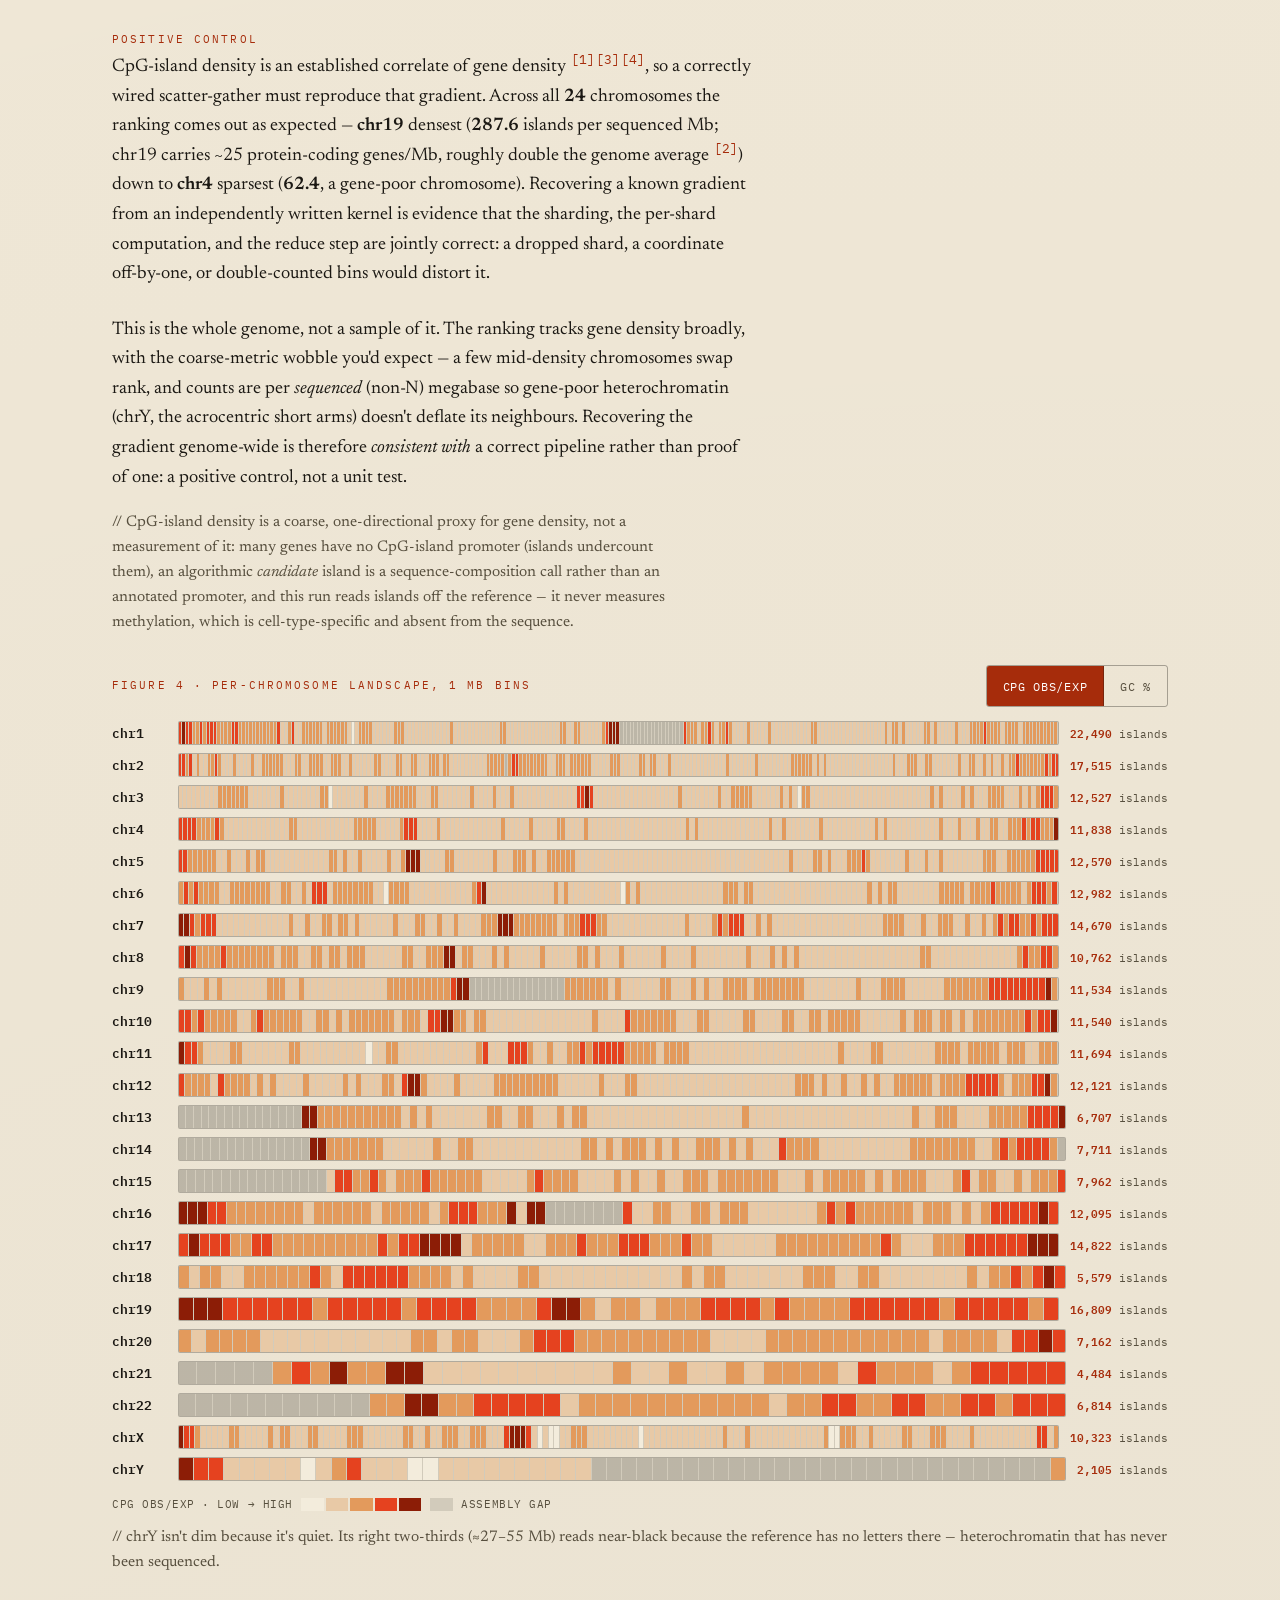
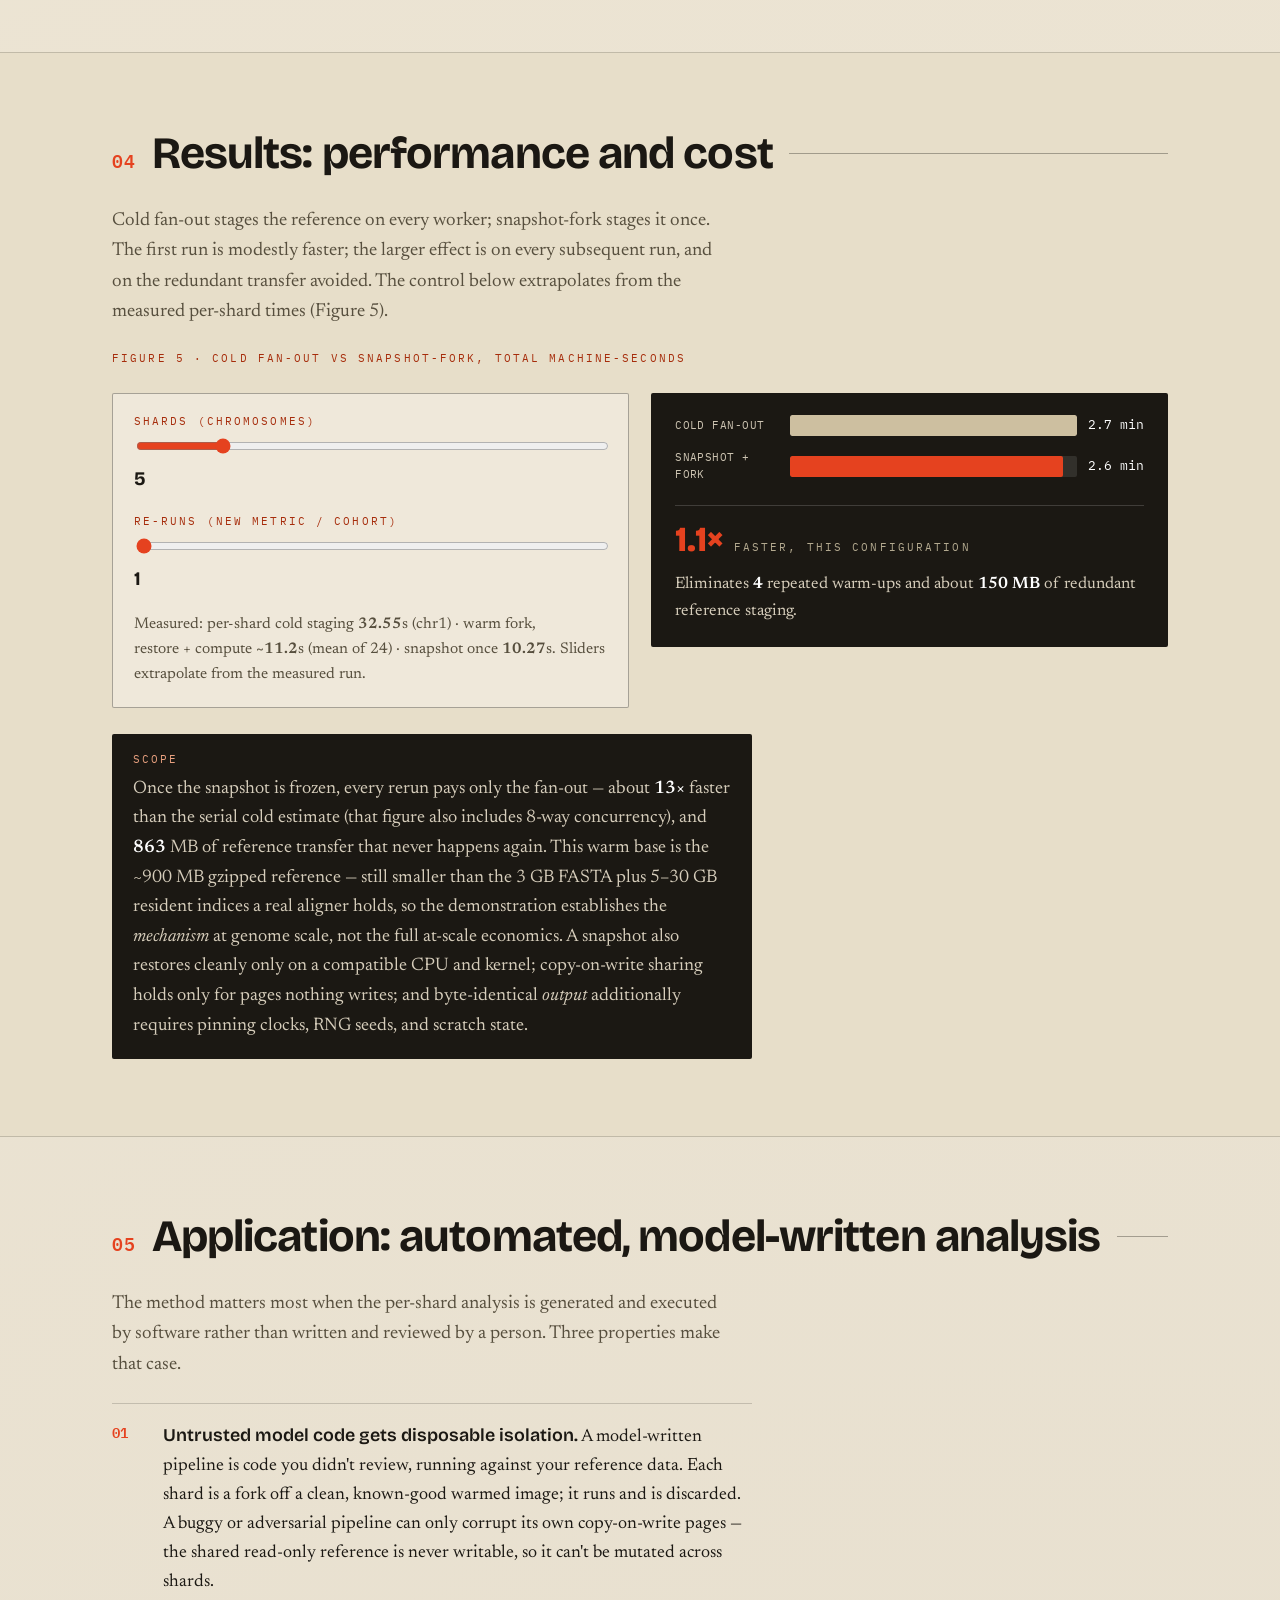
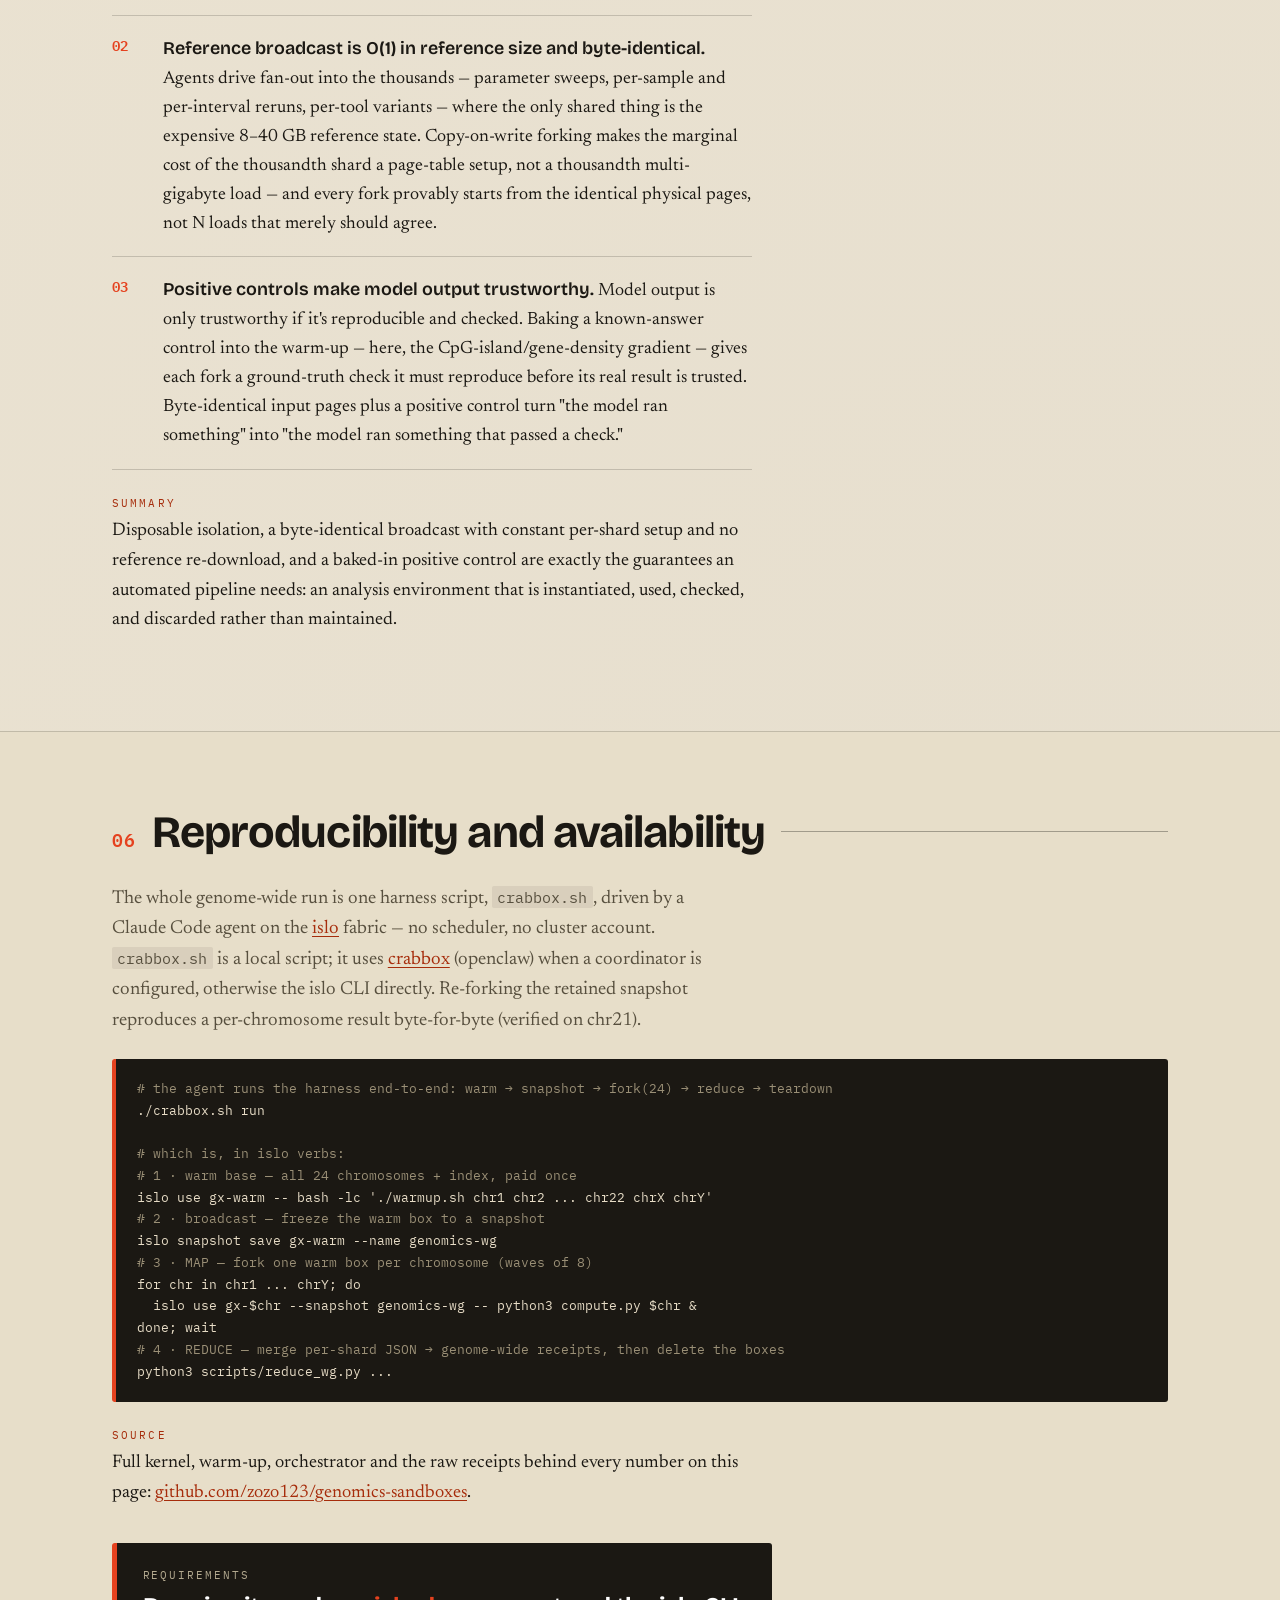
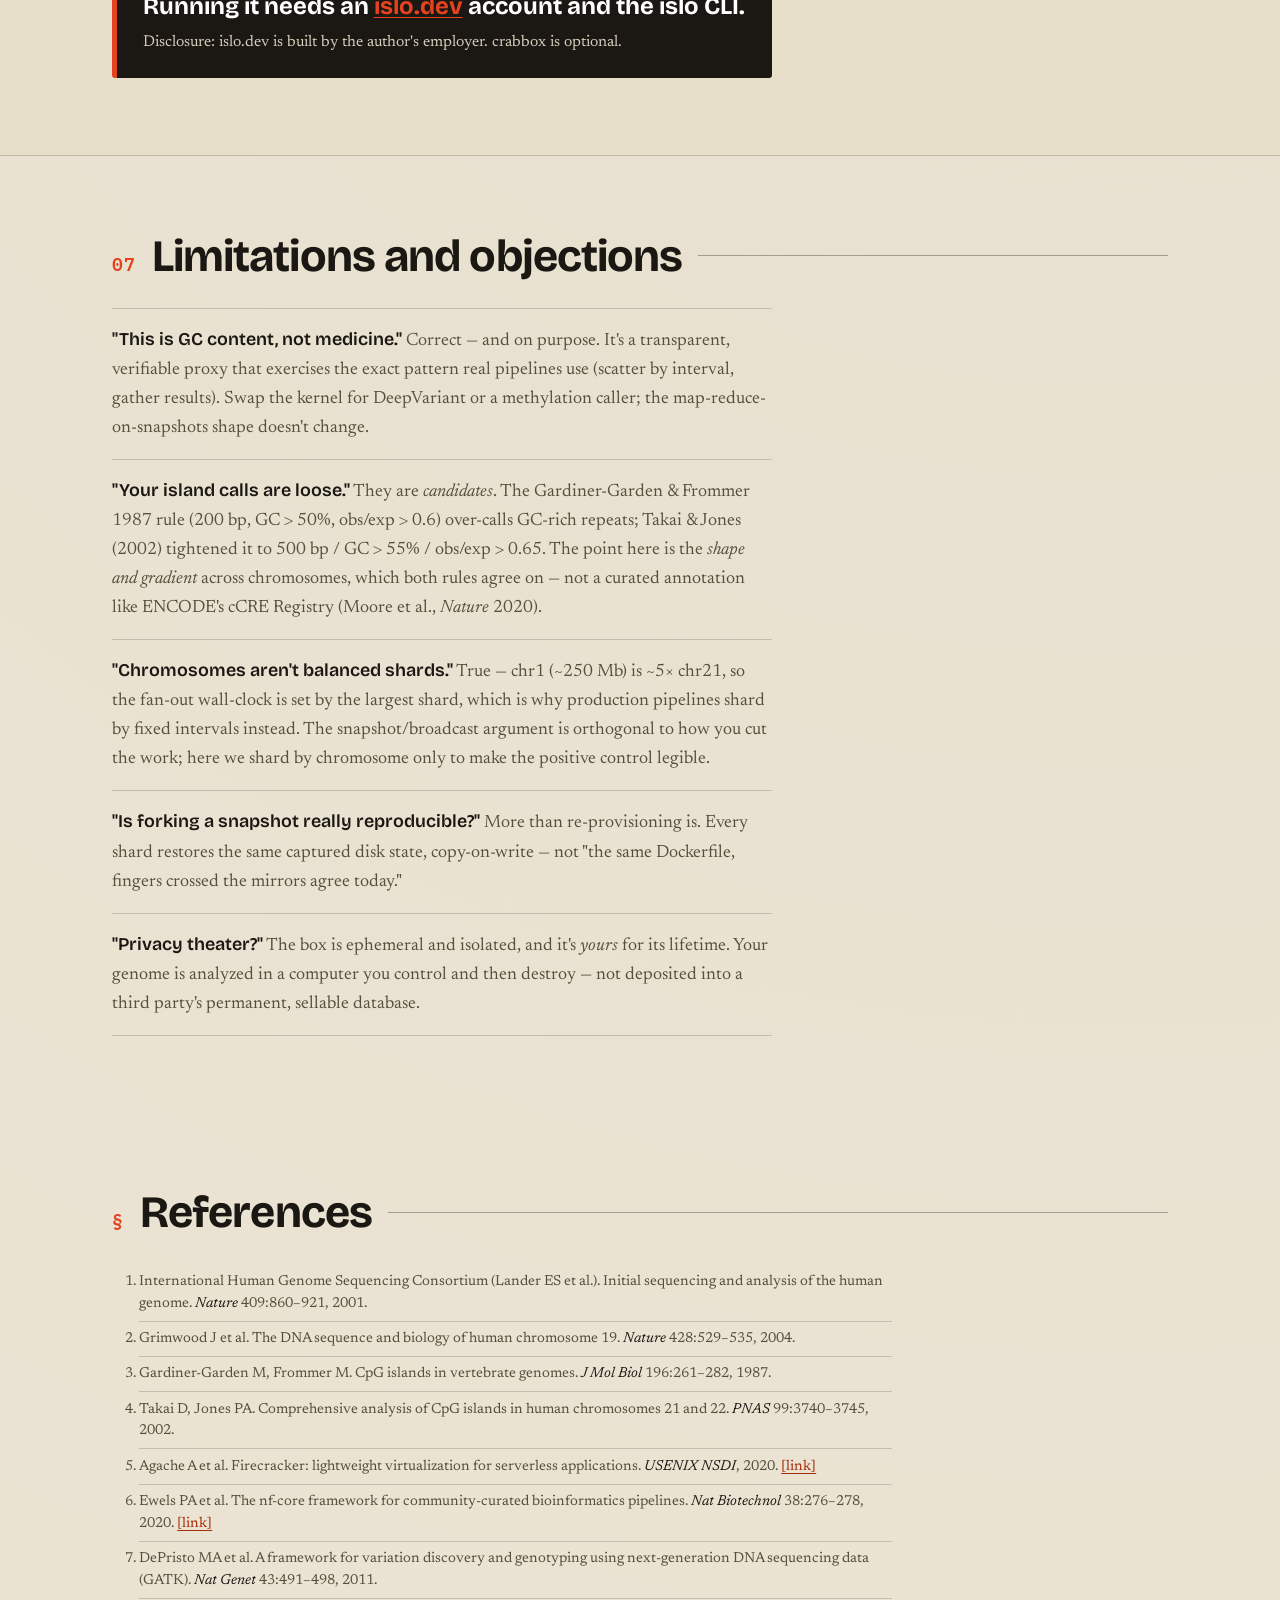
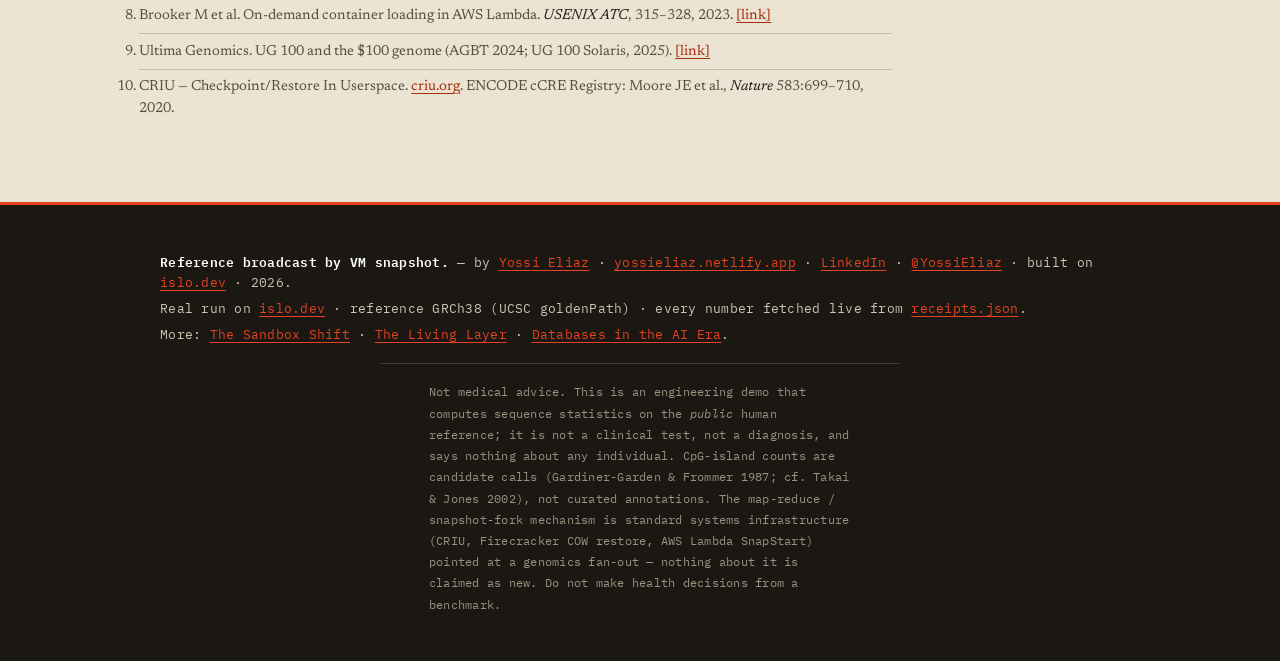
==== commit 15fd5595: "Fix speedup wording, mobile overflow, metadata and launch drafts - Explain that the ~13x compares a " ====
--- a/index.html
+++ b/index.html
@@ -3,8 +3,8 @@
 <head>
   <meta charset="utf-8">
   <meta name="viewport" content="width=device-width, initial-scale=1">
-  <title>Reference broadcast by VM snapshot — copy-on-write fan-out for genomic scatter-gather</title>
-  <meta name="description" content="In real genomics the expensive state is the read-only reference + indices (8–40 GB), re-staged to every shard. Warm one box, snapshot it, fork it copy-on-write per chromosome on islo.dev: an O(1), byte-identical broadcast. Validated against a positive control — the CpG-island/gene-density gradient. Real, reproducible.">
+  <title>Reference broadcast by VM snapshot · Yossi Eliaz</title>
+  <meta name="description" content="Demo by Yossi Eliaz: snapshot one warm islo.dev sandbox holding GRCh38, fork it per chromosome, and check the result against a known CpG-island gradient.">
   <meta name="color-scheme" content="light">
   <meta name="theme-color" content="#1a1712">
 
@@ -14,7 +14,7 @@
   <meta property="og:type" content="article">
   <meta property="og:url" content="https://zozo123.github.io/genomics-sandboxes/">
   <meta property="og:title" content="Reference broadcast by VM snapshot">
-  <meta property="og:description" content="The reference + indices are 8–40 GB of read-only state re-staged to every shard. Snapshot one warm box, fork it copy-on-write per chromosome: an O(1), byte-identical broadcast.">
+  <meta property="og:description" content="The reference + indices are 8–40 GB of read-only state re-staged to every shard. Snapshot one warm box, fork it copy-on-write per chromosome: constant per-shard setup, no reference re-download. A demo on islo.dev.">
   <meta property="og:image" content="https://zozo123.github.io/genomics-sandboxes/og.png">
   <meta property="og:image:width" content="1200">
   <meta property="og:image:height" content="630">
@@ -23,7 +23,7 @@
   <meta name="twitter:site" content="@YossiEliaz">
   <meta name="twitter:creator" content="@YossiEliaz">
   <meta name="twitter:title" content="Reference broadcast by VM snapshot">
-  <meta name="twitter:description" content="Reference + indices are 8–40 GB of read-only state. Snapshot one warm box, fork it per chromosome: O(1), byte-identical broadcast. Validated by a positive control. Real demo on islo.dev.">
+  <meta name="twitter:description" content="Reference + indices are 8–40 GB of read-only state. Snapshot one warm box, fork it per chromosome: constant per-shard setup, no reference re-download. Checked by a positive control. A demo on islo.dev.">
   <meta name="twitter:image" content="https://zozo123.github.io/genomics-sandboxes/og.png">
 
   <link rel="icon" href="data:image/svg+xml,%3Csvg xmlns='http://www.w3.org/2000/svg' viewBox='0 0 64 64'%3E%3Crect width='64' height='64' fill='%231a1712'/%3E%3Cg stroke='%23e5421f' stroke-width='4' fill='none'%3E%3Cpath d='M22 10c20 9 -20 35 0 44'/%3E%3Cpath d='M42 10c-20 9 20 35 0 44'/%3E%3C/g%3E%3Cg stroke='%23e5421f' stroke-width='3'%3E%3Cline x1='24' y1='20' x2='40' y2='20'/%3E%3Cline x1='24' y1='32' x2='40' y2='32'/%3E%3Cline x1='24' y1='44' x2='40' y2='44'/%3E%3C/g%3E%3C/svg%3E">
@@ -40,11 +40,17 @@
     "@context": "https://schema.org",
     "@type": "TechArticle",
     "headline": "Reference broadcast by VM snapshot",
-    "description": "Copy-on-write fan-out for genomic scatter-gather: warm one worker with the reference and indices, snapshot it, and restore-and-fork per chromosome on islo.dev — an O(1), byte-identical broadcast, validated against a positive control (CpG-island vs gene-density gradient). Real, reproducible.",
+    "description": "Demo: copy-on-write fan-out for genomic scatter-gather. Warm one worker with the reference and indices, snapshot it, and restore-and-fork per chromosome on islo.dev — constant per-shard setup with no reference re-download, checked against a positive control (CpG-island vs gene-density gradient).",
     "url": "https://zozo123.github.io/genomics-sandboxes/",
     "image": "https://zozo123.github.io/genomics-sandboxes/og.png",
     "datePublished": "2026-06-14",
-    "author": { "@type": "Person", "name": "Yossi Eliaz", "url": "https://www.linkedin.com/in/yossi-eliaz" }
+    "dateModified": "2026-10-22",
+    "author": {
+      "@type": "Person",
+      "name": "Yossi Eliaz",
+      "url": "https://yossieliaz.netlify.app/",
+      "sameAs": ["https://github.com/zozo123", "https://www.linkedin.com/in/yossi-eliaz/", "https://scholar.google.com/citations?user=NL1ZyOgAAAAJ"]
+    }
   }
   </script>
 </head>
@@ -53,13 +59,13 @@
 
 <!-- ============ MASTHEAD ============ -->
 <header class="mast">
-  <div class="rule-top"><span>GRCh38 · chr19·20·21·22·Y</span><span>277.8&nbsp;Mb · receipts.json fetched live</span><span>FIELD&nbsp;MANUAL · No.07 · 2026</span></div>
-  <h1 class="load" style="--d:.05s">Reference&nbsp;broadcast<br>by VM&nbsp;snapshot<span class="dot">.</span></h1>
+  <div class="rule-top"><span>GRCh38 · chr1–22, X, Y</span><span>3.09&nbsp;Gb · receipts.json fetched live</span><span>FIELD&nbsp;MANUAL · No.07 · 2026</span></div>
+  <h1 class="load" style="--d:.05s">Reference broadcast<br>by VM&nbsp;snapshot<span class="dot">.</span></h1>
   <p class="thesis load" style="--d:.18s">
     Copy-on-write fan-out for genomic scatter-gather, validated against a positive control.
   </p>
-  <p class="byline load" style="--d:.26s">Yossi Eliaz · technical report · 2026 · run on <a href="https://islo.dev">islo.dev</a></p>
-  <p class="abstract load" style="--d:.36s"><span class="mk">Abstract</span> Genomic scatter-gather distributes a large, read-only reference — a FASTA and its derived indices, 8–40&nbsp;GB in practice — to every shard of a fan-out, re-localizing it per task and re-staging it after every preemption. We evaluate an alternative: warm one worker until the reference is resident, snapshot its initialized state once, and realize each shard as a restore-and-fork of that snapshot, so the reference is shared copy-on-write. Run genome-wide on islo.dev — all <b data-bind="shards">24</b> GRCh38 chromosomes, <b data-bind="genome.total_bp_gb">3.09</b>&nbsp;Gb — the warm base builds once in <b data-bind="warmup_sec">88.6</b>&nbsp;s, snapshots to <b data-bind="snapshot.size">962&nbsp;MB</b> in <b data-bind="snapshot.save_sec">10.3</b>&nbsp;s, and a 24-way fan-out then completes in <b data-bind="map_wallclock_sec_round">~60</b>&nbsp;s of wall-clock; staging the reference per worker instead would cost ≈13&nbsp;min serially (<b data-bind="economics.speedup_rerun">13×</b> on snapshot reuse). The whole pipeline — warm, snapshot, fork, reduce — is driven end-to-end by a <b>Claude Code agent acting as the harness</b>. Correctness is checked with a positive control: per-chromosome CpG-island density, an established correlate of gene density, is recovered in the expected order (chr19 densest, chr4 sparsest). We discuss the implication for automated, model-written analysis and state the limits.</p>
+  <p class="byline load" style="--d:.26s"><a href="https://zozo123.github.io/">Yossi Eliaz</a> · technical report · 2026 · run on <a href="https://islo.dev">islo.dev</a></p>
+  <p class="abstract load" style="--d:.36s"><span class="mk">Abstract</span> Genomic scatter-gather distributes a large, read-only reference — a FASTA and its derived indices, 8–40&nbsp;GB in practice — to every shard of a fan-out, re-localizing it per task and re-staging it after every preemption. We evaluate an alternative: warm one worker until the reference is resident, snapshot its initialized state once, and realize each shard as a restore-and-fork of that snapshot, so the reference is shared copy-on-write. Run genome-wide on islo.dev — all <b data-bind="shards">24</b> GRCh38 chromosomes, <b data-bind="genome.total_bp_gb">3.09</b>&nbsp;Gb — the warm base builds once in <b data-bind="warmup_sec">88.6</b>&nbsp;s, snapshots to <b data-bind="snapshot.size">962&nbsp;MB</b> in <b data-bind="snapshot.save_sec">10.3</b>&nbsp;s, and a 24-way fan-out then completes in <b data-bind="map_wallclock_sec_round">~60</b>&nbsp;s of wall-clock. Staging the reference per worker was estimated at ≈13&nbsp;min serially (one measured cold chr1 shard, <b data-bind="cold_shard_avg_sec">32.55</b>&nbsp;s, ×&nbsp;24); the warm re-run took ~60&nbsp;s at 8-way concurrency, so the <b data-bind="economics.speedup_rerun">13×</b> combines snapshot reuse with parallelism (per shard, cold chr1 32.6&nbsp;s vs warm chr1 15.0&nbsp;s, about 2.2×). The whole pipeline — warm, snapshot, fork, reduce — is driven end-to-end by a <b>Claude Code agent acting as the harness</b>. Correctness is checked with a positive control: per-chromosome CpG-island density, an established correlate of gene density, is recovered in the expected order (chr19 densest, chr4 sparsest). We discuss the implication for automated, model-written analysis and state the limits.</p>
   <nav class="jump load" style="--d:.5s" aria-label="Sections">
     <a href="#setup">1 · Background</a><a href="#process">2 · Methods</a><a href="#run">3 · Results</a><a href="#repro">6 · Reproduce</a><a href="#refs">References</a>
   </nav>
@@ -75,7 +81,7 @@
   </div>
   <div class="tn now">
     <p class="tn-h"><span class="mk hot">Sequencing · 2024</span>~$100 a genome</p>
-    <p>Ultima's <a href="https://www.statnews.com/2024/01/30/ultima-genomics-dna-sequencing-100-dollars/">UG&nbsp;100</a> reads a 30× human genome for about $100 (≈$80 in 2025). Reading DNA isn't the cost anymore — <strong>computing on it is</strong>, and the reference you compute against is the part that won't fit in your pocket.</p>
+    <p>Ultima's <a href="https://www.statnews.com/2024/01/30/ultima-genomics-dna-sequencing-100-dollars/">UG&nbsp;100</a> reads a 30× human genome for about $100. Reading DNA isn't the cost anymore — <strong>computing on it is</strong>, and the reference you compute against is the part that won't fit in your pocket.</p>
   </div>
 </section>
 
@@ -99,8 +105,8 @@
 
   <ol class="ladder reveal" id="pattern-steps">
     <li><span class="rung">Warm — build the base once <span class="rt"><b data-bind="warmup_sec">88.6</b>s</span></span><span class="d">Boot one machine and let it do the expensive, boring part exactly once: pull all 24 GRCh38 chromosomes, build the index, load the libraries, settle the page cache. About 90 seconds of work that nothing downstream should repeat — the step before the broadcast.</span></li>
-    <li class="sweet"><span class="rung">Snapshot — freeze the warm machine <span class="rt"><span data-bind="snapshot.size">127&nbsp;MB</span> · <span data-bind="snapshot.save_sec">3.9</span>s</span></span><span class="d">Freeze the whole warmed machine — disk, caches, the loaded reference — to a <span data-bind="snapshot.size">127&nbsp;MB</span> image in <span data-bind="snapshot.save_sec">3.9</span>s. This frozen image <i>is</i> the broadcast: instead of shipping the reference to every worker, you hand each one the machine that already has it. Off-the-shelf (CRIU, Firecracker copy-on-write, Lambda SnapStart) — pointed at a genome instead of a web app.</span></li>
-    <li><span class="rung">Fork → map — one box per chromosome <span class="rt"><b data-bind="shards">24</b> shards · <b data-bind="map_wallclock_sec_round">~60</b>s</span></span><span class="d">Fork one machine per chromosome (chr1…chr22, X, Y) from that one snapshot — each a copy-on-write child that starts already warm — in waves of eight. Every fork is a mapper: scan its chromosome, count CpG sites, call CpG-island candidates. Warm, the whole genome-wide fan-out finishes in ~60&nbsp;s of wall-clock; cold, with each worker re-staging the reference itself, the same work would run ≈13&nbsp;min serially. The result is identical; the reference is paid for once, not 24 times.</span></li>
+    <li class="sweet"><span class="rung">Snapshot — freeze the warm machine <span class="rt"><span data-bind="snapshot.size">962.5&nbsp;MB</span> · <span data-bind="snapshot.save_sec">10.27</span>s</span></span><span class="d">Freeze the whole warmed machine — disk, caches, the loaded reference — to a <span data-bind="snapshot.size">962.5&nbsp;MB</span> image in <span data-bind="snapshot.save_sec">10.27</span>s. This frozen image <i>is</i> the broadcast: instead of shipping the reference to every worker, you hand each one the machine that already has it. Off-the-shelf (CRIU, Firecracker copy-on-write, Lambda SnapStart) — pointed at a genome instead of a web app.</span></li>
+    <li><span class="rung">Fork → map — one box per chromosome <span class="rt"><b data-bind="shards">24</b> shards · <b data-bind="map_wallclock_sec_round">~60</b>s</span></span><span class="d">Fork one machine per chromosome (chr1…chr22, X, Y) from that one snapshot — each a copy-on-write child that starts already warm — in waves of eight. Every fork is a mapper: scan its chromosome, count CpG sites, call CpG-island candidates. Warm, the whole genome-wide fan-out finishes in ~60&nbsp;s of wall-clock; cold, with each worker re-staging the reference itself, the same work is estimated at ≈13&nbsp;min run serially (one measured cold chr1 shard × 24). The result is identical; the reference is paid for once, not 24 times.</span></li>
     <li><span class="rung">Reduce — merge into one genome <span class="rt">→ rerun ≈ fan-out</span></span><span class="d">Collect the per-chromosome reports into one genome-wide picture — <span data-bind="genome.total_bp_commas">3,088,269,832</span> bp, <span data-bind="genome.cpg_sites">29,401,360</span> CpG sites, <span data-bind="genome.cpg_islands">264,816</span> island candidates — then destroy every box. First end-to-end run (warm + snapshot + fan-out): ~159&nbsp;s. Every rerun after, reusing the snapshot: only the fan-out (~60&nbsp;s).</span></li>
   </ol>
 
@@ -115,7 +121,7 @@
     <figcaption class="mk">Figure 2 · snapshot → restore-and-fork (per chromosome) → map → reduce</figcaption>
     <div id="forkstage" class="forkstage" data-state="idle">
       <div class="fork-warm"><span class="box-tag">warm base</span><span class="box-sub">ref + index + tools</span></div>
-      <div class="fork-snap"><span class="box-tag">snapshot</span><span class="box-sub" data-bind="snapshot.size">127 MB</span></div>
+      <div class="fork-snap"><span class="box-tag">snapshot</span><span class="box-sub" data-bind="snapshot.size">962.5 MB</span></div>
       <div class="fork-shards" id="fork-shards"></div>
       <div class="fork-reduce"><span class="box-tag">reduce</span><span class="box-sub">genome-wide</span></div>
     </div>
@@ -131,10 +137,10 @@
   <p class="lead reveal">All <b data-bind="shards">24</b> chromosomes of <b>GRCh38</b> — <b data-bind="genome.total_bp_gb">3.09</b>&nbsp;Gb. Each shard computed GC content and the CpG observed/expected ratio in 1&nbsp;Mb bins and counted candidate CpG islands by the Gardiner-Garden &amp; Frommer criterion (200&nbsp;bp window, GC&nbsp;&gt;&nbsp;50%, obs/exp&nbsp;&gt;&nbsp;0.6) <a href="#ref-3">[3]</a>.</p>
 
   <div class="stats reveal" id="stats">
-    <div class="stat"><span class="mk">chromosomes</span><b data-bind="shards">5</b></div>
-    <div class="stat"><span class="mk">bases scanned</span><b data-bind="genome.total_bp_commas">277,817,649</b></div>
-    <div class="stat"><span class="mk">CpG sites</span><b data-bind="genome.cpg_sites">3,201,954</b></div>
-    <div class="stat hot"><span class="mk">CpG-island candidates</span><b data-bind="genome.cpg_islands">37,374</b></div>
+    <div class="stat"><span class="mk">chromosomes</span><b data-bind="shards">24</b></div>
+    <div class="stat"><span class="mk">bases scanned</span><b data-bind="genome.total_bp_commas">3,088,269,832</b></div>
+    <div class="stat"><span class="mk">CpG sites</span><b data-bind="genome.cpg_sites">29,401,360</b></div>
+    <div class="stat hot"><span class="mk">CpG-island candidates</span><b data-bind="genome.cpg_islands">264,816</b></div>
   </div>
 
   <p class="lead reveal" style="margin-top:2rem">The validation quantity is candidate CpG islands per megabase of sequenced chromosome — the raw per-shard output, sorted descending (Figure&nbsp;3).</p>
@@ -184,19 +190,19 @@
         <input type="range" id="calc-reruns" min="1" max="50" value="1" step="1">
         <output id="calc-reruns-out">1</output>
       </label>
-      <p class="calc-note">Measured: per-shard cold staging <b data-bind="cold_shard_avg_sec">21.9</b>s · warm fork, restore&nbsp;+&nbsp;compute <b data-bind="map_per_shard">~7.6</b>s · snapshot once <b data-bind="snapshot.save_sec">3.9</b>s. Sliders extrapolate from the measured run.</p>
+      <p class="calc-note">Measured: per-shard cold staging <b data-bind="cold_shard_avg_sec">32.55</b>s (chr1) · warm fork, restore&nbsp;+&nbsp;compute <b data-bind="map_per_shard">~11.2</b>s (mean of 24) · snapshot once <b data-bind="snapshot.save_sec">10.27</b>s. Sliders extrapolate from the measured run.</p>
     </div>
     <div class="calc-out">
       <div class="bars" id="calc-bars">
         <div class="bar-row"><span class="bar-lab">cold fan-out</span><div class="bar"><span class="bar-fill cold" id="bar-cold"></span></div><span class="bar-val" id="val-cold">—</span></div>
         <div class="bar-row"><span class="bar-lab">snapshot + fork</span><div class="bar"><span class="bar-fill warm" id="bar-warm"></span></div><span class="bar-val" id="val-warm">—</span></div>
       </div>
-      <div class="calc-head"><span class="big" id="calc-speedup">2.3×</span><span class="mk">faster, this configuration</span></div>
-      <p class="calc-saved" id="calc-saved">Eliminates <b>288 MB</b> of redundant reference downloads and <b>4</b> repeated warm-ups.</p>
-    </div>
-  </div>
-
-  <p class="kicker reveal"><span class="mk">Scope</span>Once the snapshot is frozen, every rerun pays only the fan-out — about <strong data-bind="economics.speedup_rerun">13×</strong> faster than staging the reference on each worker, and <strong data-bind="economics.redundant_mb">862</strong>&nbsp;MB of reference transfer that never happens again. This warm base is the ~900&nbsp;MB gzipped reference — still smaller than the 3&nbsp;GB FASTA plus 5–30&nbsp;GB resident indices a real aligner holds, so the demonstration establishes the <em>mechanism</em> at genome scale, not the full at-scale economics. A snapshot also restores cleanly only on a compatible CPU and kernel; copy-on-write sharing holds only for pages nothing writes; and byte-identical <i>output</i> additionally requires pinning clocks, RNG seeds, and scratch state.</p>
+      <div class="calc-head"><span class="big" id="calc-speedup">1.1×</span><span class="mk">faster, this configuration</span></div>
+      <p class="calc-saved" id="calc-saved">Eliminates <b>4</b> repeated warm-ups and about <b>150 MB</b> of redundant reference staging.</p>
+    </div>
+  </div>
+
+  <p class="kicker reveal"><span class="mk">Scope</span>Once the snapshot is frozen, every rerun pays only the fan-out — about <strong data-bind="economics.speedup_rerun">13×</strong> faster than the serial cold estimate (that figure also includes 8-way concurrency), and <strong data-bind="economics.redundant_mb">862</strong>&nbsp;MB of reference transfer that never happens again. This warm base is the ~900&nbsp;MB gzipped reference — still smaller than the 3&nbsp;GB FASTA plus 5–30&nbsp;GB resident indices a real aligner holds, so the demonstration establishes the <em>mechanism</em> at genome scale, not the full at-scale economics. A snapshot also restores cleanly only on a compatible CPU and kernel; copy-on-write sharing holds only for pages nothing writes; and byte-identical <i>output</i> additionally requires pinning clocks, RNG seeds, and scratch state.</p>
 </section>
 
 <!-- ============ 05 WHY AN AGENT WANTS THIS ============ -->
@@ -205,16 +211,16 @@
   <p class="lead reveal">The method matters most when the per-shard analysis is generated and executed by software rather than written and reviewed by a person. Three properties make that case.</p>
   <ol class="why">
     <li class="reveal"><b>Untrusted model code gets disposable isolation.</b> A model-written pipeline is code you didn't review, running against your reference data. Each shard is a fork off a clean, known-good warmed image; it runs and is discarded. A buggy or adversarial pipeline can only corrupt its own copy-on-write pages — the shared read-only reference is never writable, so it can't be mutated across shards.</li>
-    <li class="reveal"><b>Reference broadcast is O(1) and byte-identical.</b> Agents drive fan-out into the thousands — parameter sweeps, per-sample and per-interval reruns, per-tool variants — where the only shared thing is the expensive 8–40&nbsp;GB reference state. Copy-on-write forking makes the marginal cost of the thousandth shard a page-table setup, not a thousandth multi-gigabyte load — and every fork provably starts from the identical physical pages, not N loads that merely should agree.</li>
+    <li class="reveal"><b>Reference broadcast is O(1) in reference size and byte-identical.</b> Agents drive fan-out into the thousands — parameter sweeps, per-sample and per-interval reruns, per-tool variants — where the only shared thing is the expensive 8–40&nbsp;GB reference state. Copy-on-write forking makes the marginal cost of the thousandth shard a page-table setup, not a thousandth multi-gigabyte load — and every fork provably starts from the identical physical pages, not N loads that merely should agree.</li>
     <li class="reveal"><b>Positive controls make model output trustworthy.</b> Model output is only trustworthy if it's reproducible and checked. Baking a known-answer control into the warm-up — here, the CpG-island/gene-density gradient — gives each fork a ground-truth check it must reproduce before its real result is trusted. Byte-identical input pages plus a positive control turn "the model ran something" into "the model ran something that passed a check."</li>
   </ol>
-  <p class="bear reveal"><span class="mk">Summary</span>Disposable isolation, an O(1) byte-identical broadcast, and a baked-in positive control are exactly the guarantees an automated pipeline needs: an analysis environment that is instantiated, used, checked, and discarded rather than maintained.</p>
+  <p class="bear reveal"><span class="mk">Summary</span>Disposable isolation, a byte-identical broadcast with constant per-shard setup and no reference re-download, and a baked-in positive control are exactly the guarantees an automated pipeline needs: an analysis environment that is instantiated, used, checked, and discarded rather than maintained.</p>
 </section>
 
 <!-- ============ REPRODUCE ============ -->
 <section id="repro" class="sec alt">
   <header class="sec-h reveal"><span class="idx">06</span><h2>Reproducibility and availability</h2><span class="sec-line"></span></header>
-  <p class="lead reveal">The whole genome-wide run is one harness script, <code>crabbox.sh</code>, driven by a Claude Code agent on the <a href="https://islo.dev">islo</a> fabric — no scheduler, no cluster account. Re-forking the retained snapshot reproduces a per-chromosome result byte-for-byte (verified on chr21).</p>
+  <p class="lead reveal">The whole genome-wide run is one harness script, <code>crabbox.sh</code>, driven by a Claude Code agent on the <a href="https://islo.dev">islo</a> fabric — no scheduler, no cluster account. <code>crabbox.sh</code> is a local script; it uses <a href="https://github.com/openclaw/crabbox">crabbox</a> (openclaw) when a coordinator is configured, otherwise the islo CLI directly. Re-forking the retained snapshot reproduces a per-chromosome result byte-for-byte (verified on chr21).</p>
   <pre class="code-block reveal"><code><span class="c"># the agent runs the harness end-to-end: warm → snapshot → fork(24) → reduce → teardown</span>
 ./crabbox.sh run
 
@@ -232,10 +238,10 @@
   <p class="bear reveal"><span class="mk">source</span>Full kernel, warm-up, orchestrator and the raw receipts behind every number on this page:
   <a href="https://github.com/zozo123/genomics-sandboxes">github.com/zozo123/genomics-sandboxes</a>.</p>
 
-  <aside class="cta reveal" aria-label="Try it on islo.dev">
-    <p class="cta-k">Try it yourself</p>
-    <p class="cta-h">Run the fan-out on <a href="https://islo.dev">islo.dev</a>.</p>
-    <p class="cta-b">New accounts get <b>150 free credits</b> with code <code class="cta-code">YOSSI150</code> — enough to warm a reference, snapshot it, and fork a few dozen shards.</p>
+  <aside class="cta reveal" aria-label="Requirements">
+    <p class="cta-k">Requirements</p>
+    <p class="cta-h">Running it needs an <a href="https://islo.dev">islo.dev</a> account and the islo CLI.</p>
+    <p class="cta-b">Disclosure: islo.dev is built by the author's employer. crabbox is optional.</p>
   </aside>
 </section>
 
@@ -272,7 +278,7 @@
 
 <!-- ============ FOOTER ============ -->
 <footer class="foot">
-  <p><b>Reference broadcast by VM snapshot.</b> — by <a href="https://www.linkedin.com/in/yossi-eliaz">Yossi Eliaz</a> · <a href="https://x.com/YossiEliaz">@YossiEliaz</a> · built on <a href="https://islo.dev">islo.dev</a> · 2026.</p>
+  <p><b>Reference broadcast by VM snapshot.</b> — by <a href="https://zozo123.github.io/">Yossi Eliaz</a> · <a href="https://yossieliaz.netlify.app/">yossieliaz.netlify.app</a> · <a href="https://www.linkedin.com/in/yossi-eliaz/">LinkedIn</a> · <a href="https://x.com/YossiEliaz">@YossiEliaz</a> · built on <a href="https://islo.dev">islo.dev</a> · 2026.</p>
   <p>Real run on <a href="https://islo.dev">islo.dev</a> · reference GRCh38 (UCSC goldenPath) · every number fetched live from <a href="./data/receipts.json">receipts.json</a>.</p>
   <p>More: <a href="https://zozo123.github.io/sandboxes-why-how-when/">The Sandbox Shift</a> · <a href="https://zozo123.github.io/the-living-layer/">The Living Layer</a> · <a href="https://zozo123.github.io/databases-in-the-ai-era/">Databases in the AI Era</a>.</p>
   <p class="disc">Not medical advice. This is an engineering demo that computes sequence statistics on the <em>public</em> human reference; it is not a clinical test, not a diagnosis, and says nothing about any individual. CpG-island counts are candidate calls (Gardiner-Garden &amp; Frommer 1987; cf. Takai &amp; Jones 2002), not curated annotations. The map-reduce / snapshot-fork mechanism is standard systems infrastructure (CRIU, Firecracker COW restore, AWS Lambda SnapStart) pointed at a genomics fan-out — nothing about it is claimed as new. Do not make health decisions from a benchmark.</p>
--- a/styles.css
+++ b/styles.css
@@ -69,8 +69,8 @@
   color:var(--ink-2); border-bottom:1px solid var(--rule-2); padding-bottom:.7rem;
   margin-bottom:clamp(2rem,6vw,4rem); }
 .rule-top span:first-child { color: var(--hot); }
-h1 { font-family:var(--display); font-weight:800; font-size:clamp(2.6rem, 11vw, 8.5rem);
-  line-height:.9; letter-spacing:-.035em; margin:0 0 1.4rem; }
+h1 { font-family:var(--display); font-weight:800; font-size:clamp(2.4rem, 9vw, 7rem);
+  line-height:.9; letter-spacing:-.035em; margin:0 0 1.4rem; overflow-wrap:anywhere; }
 h1 .dot { color: var(--hot); }
 .thesis { font-size:clamp(1.25rem,3vw,1.9rem); line-height:1.32; max-width:24ch; margin:0 0 1.2rem; font-weight:400; }
 @media (min-width: 700px){ .thesis { max-width: 42ch; } }
@@ -197,11 +197,13 @@
 .seg button:hover:not([aria-selected="true"]) { background:rgba(27,24,19,.06); color:var(--ink); }
 
 .kary { display:grid; gap:.5rem; }
-.kary-row { display:grid; grid-template-columns:3.4rem 1fr auto; align-items:center; gap:.7rem; }
+.kary-row { display:grid; grid-template-columns:3.4rem minmax(0,1fr) auto; align-items:center; gap:.7rem; }
 .kary-name { font-family:var(--mono); font-weight:600; font-size:.8rem; color:var(--ink); }
-.kary-track { display:flex; gap:1px; height:1.5rem; border-radius:2px; overflow:hidden;
+.kary-track { display:flex; gap:1px; min-width:0; height:1.5rem; border-radius:2px; overflow:hidden;
   background:var(--gap); border:1px solid var(--rule); }
-.kary-cell { flex:1 1 0; min-width:1px; }
+.kary-cell { flex:1 1 0; min-width:0; }
+/* narrow screens: ~250 one-px gaps would be wider than the track, so drop them */
+@media (max-width:760px){ .kary-track { gap:0; } }
 .kary-isl { font-family:var(--mono); font-size:.68rem; color:var(--ink-2); white-space:nowrap; }
 .kary-isl b { color:var(--hot-2); }
 .kary-legend { display:flex; align-items:center; gap:.55rem; margin-top:.9rem;
